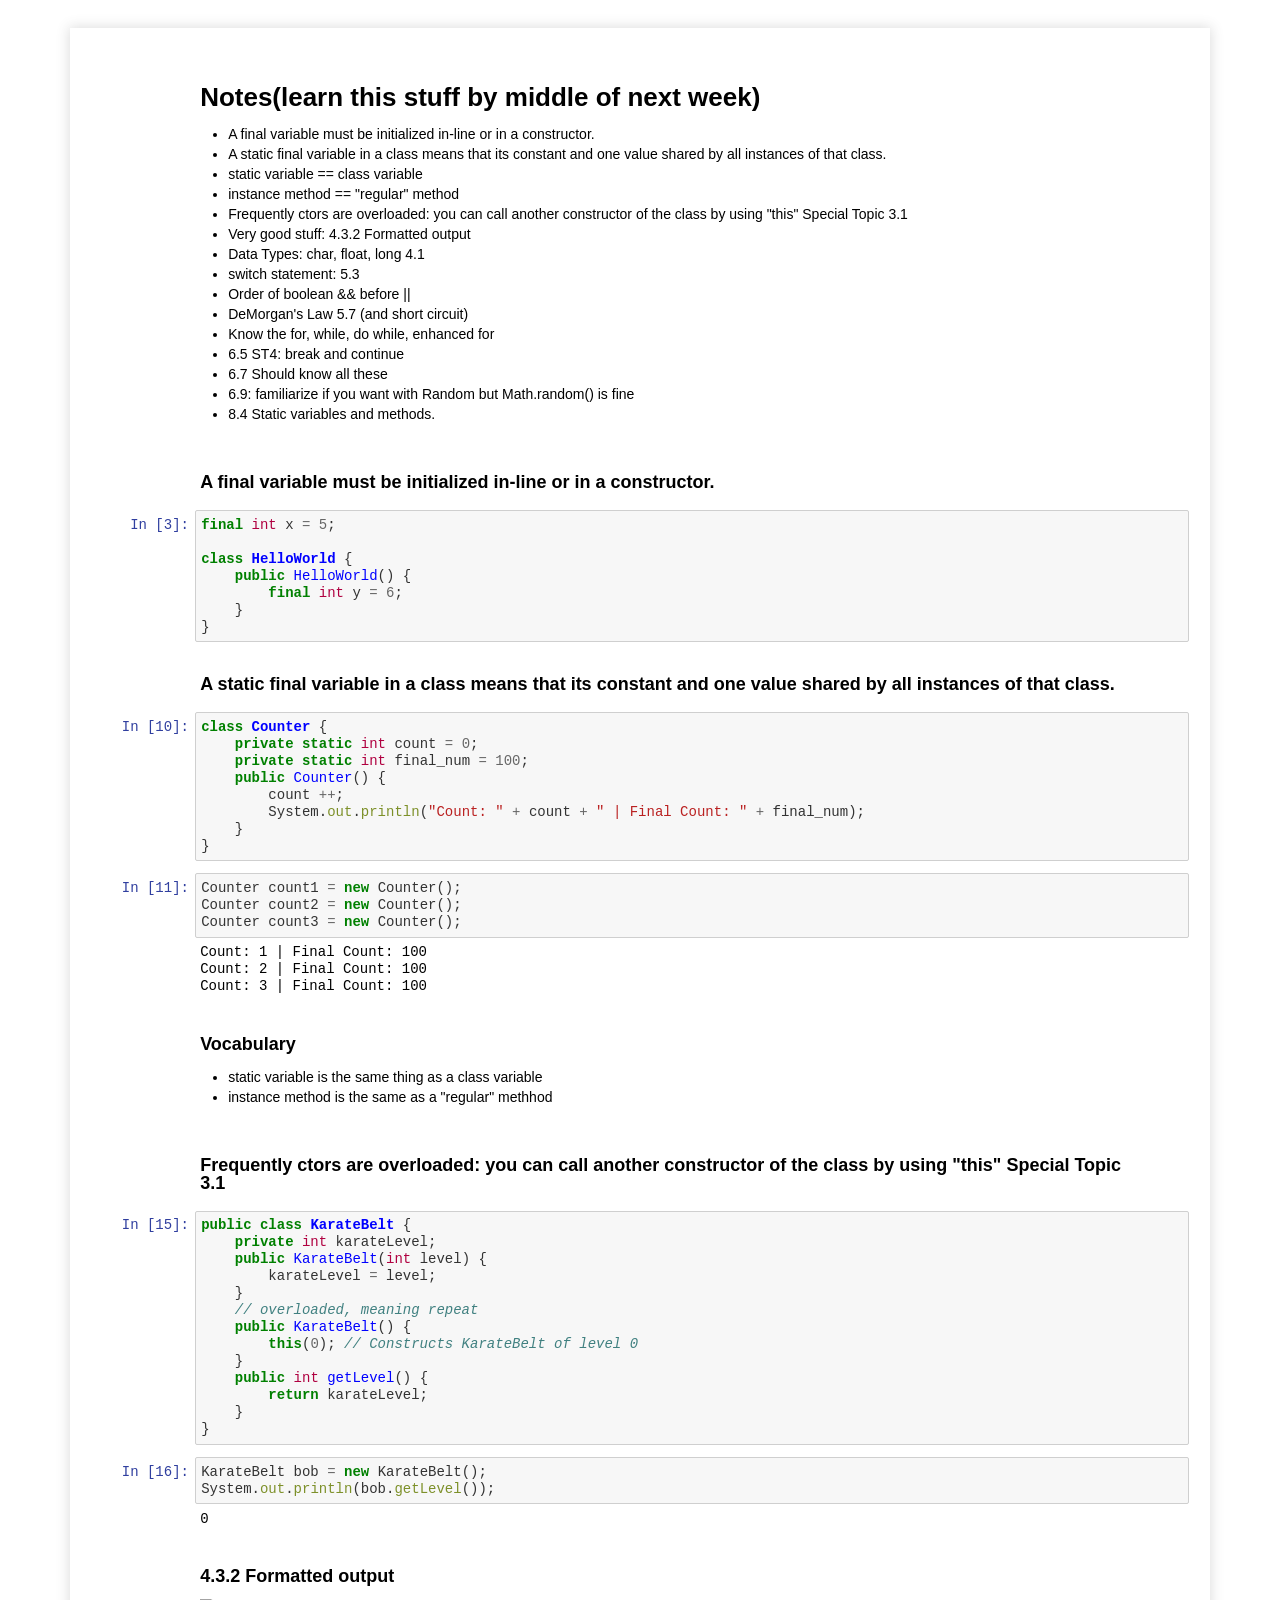
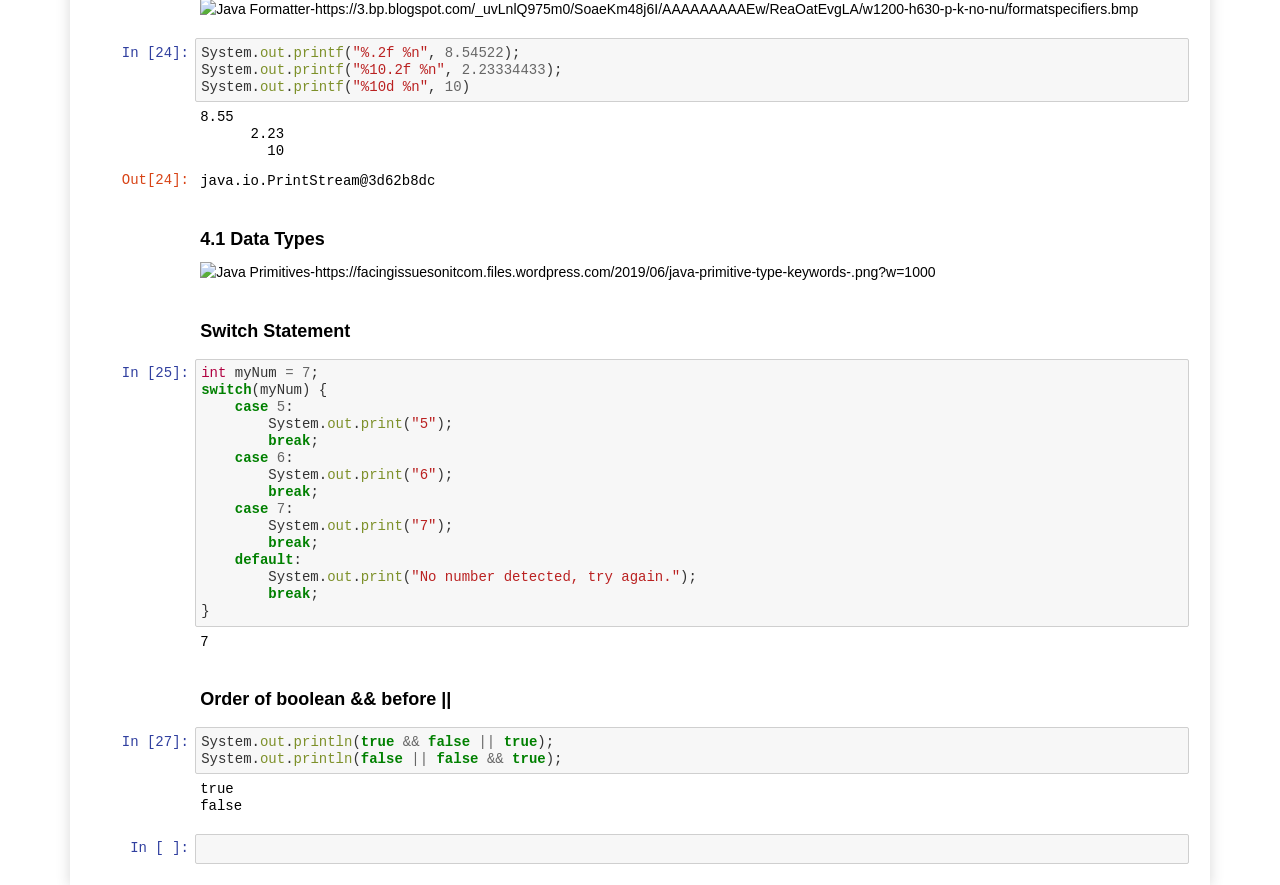
==== ds/Intro-Q3.html @ f2c1bfa1 "java notebook" ====
<!DOCTYPE html>
<html>
<head><meta charset="utf-8" />

<title>Intro-Q3</title>

<script src="https://cdnjs.cloudflare.com/ajax/libs/require.js/2.1.10/require.min.js"></script>
<script src="https://cdnjs.cloudflare.com/ajax/libs/jquery/2.0.3/jquery.min.js"></script>



<style type="text/css">
    /*!
*
* Twitter Bootstrap
*
*/
/*!
 * Bootstrap v3.3.7 (http://getbootstrap.com)
 * Copyright 2011-2016 Twitter, Inc.
 * Licensed under MIT (https://github.com/twbs/bootstrap/blob/master/LICENSE)
 */
/*! normalize.css v3.0.3 | MIT License | github.com/necolas/normalize.css */
html {
  font-family: sans-serif;
  -ms-text-size-adjust: 100%;
  -webkit-text-size-adjust: 100%;
}
body {
  margin: 0;
}
article,
aside,
details,
figcaption,
figure,
footer,
header,
hgroup,
main,
menu,
nav,
section,
summary {
  display: block;
}
audio,
canvas,
progress,
video {
  display: inline-block;
  vertical-align: baseline;
}
audio:not([controls]) {
  display: none;
  height: 0;
}
[hidden],
template {
  display: none;
}
a {
  background-color: transparent;
}
a:active,
a:hover {
  outline: 0;
}
abbr[title] {
  border-bottom: 1px dotted;
}
b,
strong {
  font-weight: bold;
}
dfn {
  font-style: italic;
}
h1 {
  font-size: 2em;
  margin: 0.67em 0;
}
mark {
  background: #ff0;
  color: #000;
}
small {
  font-size: 80%;
}
sub,
sup {
  font-size: 75%;
  line-height: 0;
  position: relative;
  vertical-align: baseline;
}
sup {
  top: -0.5em;
}
sub {
  bottom: -0.25em;
}
img {
  border: 0;
}
svg:not(:root) {
  overflow: hidden;
}
figure {
  margin: 1em 40px;
}
hr {
  box-sizing: content-box;
  height: 0;
}
pre {
  overflow: auto;
}
code,
kbd,
pre,
samp {
  font-family: monospace, monospace;
  font-size: 1em;
}
button,
input,
optgroup,
select,
textarea {
  color: inherit;
  font: inherit;
  margin: 0;
}
button {
  overflow: visible;
}
button,
select {
  text-transform: none;
}
button,
html input[type="button"],
input[type="reset"],
input[type="submit"] {
  -webkit-appearance: button;
  cursor: pointer;
}
button[disabled],
html input[disabled] {
  cursor: default;
}
button::-moz-focus-inner,
input::-moz-focus-inner {
  border: 0;
  padding: 0;
}
input {
  line-height: normal;
}
input[type="checkbox"],
input[type="radio"] {
  box-sizing: border-box;
  padding: 0;
}
input[type="number"]::-webkit-inner-spin-button,
input[type="number"]::-webkit-outer-spin-button {
  height: auto;
}
input[type="search"] {
  -webkit-appearance: textfield;
  box-sizing: content-box;
}
input[type="search"]::-webkit-search-cancel-button,
input[type="search"]::-webkit-search-decoration {
  -webkit-appearance: none;
}
fieldset {
  border: 1px solid #c0c0c0;
  margin: 0 2px;
  padding: 0.35em 0.625em 0.75em;
}
legend {
  border: 0;
  padding: 0;
}
textarea {
  overflow: auto;
}
optgroup {
  font-weight: bold;
}
table {
  border-collapse: collapse;
  border-spacing: 0;
}
td,
th {
  padding: 0;
}
/*! Source: https://github.com/h5bp/html5-boilerplate/blob/master/src/css/main.css */
@media print {
  *,
  *:before,
  *:after {
    background: transparent !important;
    box-shadow: none !important;
    text-shadow: none !important;
  }
  a,
  a:visited {
    text-decoration: underline;
  }
  a[href]:after {
    content: " (" attr(href) ")";
  }
  abbr[title]:after {
    content: " (" attr(title) ")";
  }
  a[href^="#"]:after,
  a[href^="javascript:"]:after {
    content: "";
  }
  pre,
  blockquote {
    border: 1px solid #999;
    page-break-inside: avoid;
  }
  thead {
    display: table-header-group;
  }
  tr,
  img {
    page-break-inside: avoid;
  }
  img {
    max-width: 100% !important;
  }
  p,
  h2,
  h3 {
    orphans: 3;
    widows: 3;
  }
  h2,
  h3 {
    page-break-after: avoid;
  }
  .navbar {
    display: none;
  }
  .btn > .caret,
  .dropup > .btn > .caret {
    border-top-color: #000 !important;
  }
  .label {
    border: 1px solid #000;
  }
  .table {
    border-collapse: collapse !important;
  }
  .table td,
  .table th {
    background-color: #fff !important;
  }
  .table-bordered th,
  .table-bordered td {
    border: 1px solid #ddd !important;
  }
}
@font-face {
  font-family: 'Glyphicons Halflings';
  src: url('../components/bootstrap/fonts/glyphicons-halflings-regular.eot');
  src: url('../components/bootstrap/fonts/glyphicons-halflings-regular.eot?#iefix') format('embedded-opentype'), url('../components/bootstrap/fonts/glyphicons-halflings-regular.woff2') format('woff2'), url('../components/bootstrap/fonts/glyphicons-halflings-regular.woff') format('woff'), url('../components/bootstrap/fonts/glyphicons-halflings-regular.ttf') format('truetype'), url('../components/bootstrap/fonts/glyphicons-halflings-regular.svg#glyphicons_halflingsregular') format('svg');
}
.glyphicon {
  position: relative;
  top: 1px;
  display: inline-block;
  font-family: 'Glyphicons Halflings';
  font-style: normal;
  font-weight: normal;
  line-height: 1;
  -webkit-font-smoothing: antialiased;
  -moz-osx-font-smoothing: grayscale;
}
.glyphicon-asterisk:before {
  content: "\002a";
}
.glyphicon-plus:before {
  content: "\002b";
}
.glyphicon-euro:before,
.glyphicon-eur:before {
  content: "\20ac";
}
.glyphicon-minus:before {
  content: "\2212";
}
.glyphicon-cloud:before {
  content: "\2601";
}
.glyphicon-envelope:before {
  content: "\2709";
}
.glyphicon-pencil:before {
  content: "\270f";
}
.glyphicon-glass:before {
  content: "\e001";
}
.glyphicon-music:before {
  content: "\e002";
}
.glyphicon-search:before {
  content: "\e003";
}
.glyphicon-heart:before {
  content: "\e005";
}
.glyphicon-star:before {
  content: "\e006";
}
.glyphicon-star-empty:before {
  content: "\e007";
}
.glyphicon-user:before {
  content: "\e008";
}
.glyphicon-film:before {
  content: "\e009";
}
.glyphicon-th-large:before {
  content: "\e010";
}
.glyphicon-th:before {
  content: "\e011";
}
.glyphicon-th-list:before {
  content: "\e012";
}
.glyphicon-ok:before {
  content: "\e013";
}
.glyphicon-remove:before {
  content: "\e014";
}
.glyphicon-zoom-in:before {
  content: "\e015";
}
.glyphicon-zoom-out:before {
  content: "\e016";
}
.glyphicon-off:before {
  content: "\e017";
}
.glyphicon-signal:before {
  content: "\e018";
}
.glyphicon-cog:before {
  content: "\e019";
}
.glyphicon-trash:before {
  content: "\e020";
}
.glyphicon-home:before {
  content: "\e021";
}
.glyphicon-file:before {
  content: "\e022";
}
.glyphicon-time:before {
  content: "\e023";
}
.glyphicon-road:before {
  content: "\e024";
}
.glyphicon-download-alt:before {
  content: "\e025";
}
.glyphicon-download:before {
  content: "\e026";
}
.glyphicon-upload:before {
  content: "\e027";
}
.glyphicon-inbox:before {
  content: "\e028";
}
.glyphicon-play-circle:before {
  content: "\e029";
}
.glyphicon-repeat:before {
  content: "\e030";
}
.glyphicon-refresh:before {
  content: "\e031";
}
.glyphicon-list-alt:before {
  content: "\e032";
}
.glyphicon-lock:before {
  content: "\e033";
}
.glyphicon-flag:before {
  content: "\e034";
}
.glyphicon-headphones:before {
  content: "\e035";
}
.glyphicon-volume-off:before {
  content: "\e036";
}
.glyphicon-volume-down:before {
  content: "\e037";
}
.glyphicon-volume-up:before {
  content: "\e038";
}
.glyphicon-qrcode:before {
  content: "\e039";
}
.glyphicon-barcode:before {
  content: "\e040";
}
.glyphicon-tag:before {
  content: "\e041";
}
.glyphicon-tags:before {
  content: "\e042";
}
.glyphicon-book:before {
  content: "\e043";
}
.glyphicon-bookmark:before {
  content: "\e044";
}
.glyphicon-print:before {
  content: "\e045";
}
.glyphicon-camera:before {
  content: "\e046";
}
.glyphicon-font:before {
  content: "\e047";
}
.glyphicon-bold:before {
  content: "\e048";
}
.glyphicon-italic:before {
  content: "\e049";
}
.glyphicon-text-height:before {
  content: "\e050";
}
.glyphicon-text-width:before {
  content: "\e051";
}
.glyphicon-align-left:before {
  content: "\e052";
}
.glyphicon-align-center:before {
  content: "\e053";
}
.glyphicon-align-right:before {
  content: "\e054";
}
.glyphicon-align-justify:before {
  content: "\e055";
}
.glyphicon-list:before {
  content: "\e056";
}
.glyphicon-indent-left:before {
  content: "\e057";
}
.glyphicon-indent-right:before {
  content: "\e058";
}
.glyphicon-facetime-video:before {
  content: "\e059";
}
.glyphicon-picture:before {
  content: "\e060";
}
.glyphicon-map-marker:before {
  content: "\e062";
}
.glyphicon-adjust:before {
  content: "\e063";
}
.glyphicon-tint:before {
  content: "\e064";
}
.glyphicon-edit:before {
  content: "\e065";
}
.glyphicon-share:before {
  content: "\e066";
}
.glyphicon-check:before {
  content: "\e067";
}
.glyphicon-move:before {
  content: "\e068";
}
.glyphicon-step-backward:before {
  content: "\e069";
}
.glyphicon-fast-backward:before {
  content: "\e070";
}
.glyphicon-backward:before {
  content: "\e071";
}
.glyphicon-play:before {
  content: "\e072";
}
.glyphicon-pause:before {
  content: "\e073";
}
.glyphicon-stop:before {
  content: "\e074";
}
.glyphicon-forward:before {
  content: "\e075";
}
.glyphicon-fast-forward:before {
  content: "\e076";
}
.glyphicon-step-forward:before {
  content: "\e077";
}
.glyphicon-eject:before {
  content: "\e078";
}
.glyphicon-chevron-left:before {
  content: "\e079";
}
.glyphicon-chevron-right:before {
  content: "\e080";
}
.glyphicon-plus-sign:before {
  content: "\e081";
}
.glyphicon-minus-sign:before {
  content: "\e082";
}
.glyphicon-remove-sign:before {
  content: "\e083";
}
.glyphicon-ok-sign:before {
  content: "\e084";
}
.glyphicon-question-sign:before {
  content: "\e085";
}
.glyphicon-info-sign:before {
  content: "\e086";
}
.glyphicon-screenshot:before {
  content: "\e087";
}
.glyphicon-remove-circle:before {
  content: "\e088";
}
.glyphicon-ok-circle:before {
  content: "\e089";
}
.glyphicon-ban-circle:before {
  content: "\e090";
}
.glyphicon-arrow-left:before {
  content: "\e091";
}
.glyphicon-arrow-right:before {
  content: "\e092";
}
.glyphicon-arrow-up:before {
  content: "\e093";
}
.glyphicon-arrow-down:before {
  content: "\e094";
}
.glyphicon-share-alt:before {
  content: "\e095";
}
.glyphicon-resize-full:before {
  content: "\e096";
}
.glyphicon-resize-small:before {
  content: "\e097";
}
.glyphicon-exclamation-sign:before {
  content: "\e101";
}
.glyphicon-gift:before {
  content: "\e102";
}
.glyphicon-leaf:before {
  content: "\e103";
}
.glyphicon-fire:before {
  content: "\e104";
}
.glyphicon-eye-open:before {
  content: "\e105";
}
.glyphicon-eye-close:before {
  content: "\e106";
}
.glyphicon-warning-sign:before {
  content: "\e107";
}
.glyphicon-plane:before {
  content: "\e108";
}
.glyphicon-calendar:before {
  content: "\e109";
}
.glyphicon-random:before {
  content: "\e110";
}
.glyphicon-comment:before {
  content: "\e111";
}
.glyphicon-magnet:before {
  content: "\e112";
}
.glyphicon-chevron-up:before {
  content: "\e113";
}
.glyphicon-chevron-down:before {
  content: "\e114";
}
.glyphicon-retweet:before {
  content: "\e115";
}
.glyphicon-shopping-cart:before {
  content: "\e116";
}
.glyphicon-folder-close:before {
  content: "\e117";
}
.glyphicon-folder-open:before {
  content: "\e118";
}
.glyphicon-resize-vertical:before {
  content: "\e119";
}
.glyphicon-resize-horizontal:before {
  content: "\e120";
}
.glyphicon-hdd:before {
  content: "\e121";
}
.glyphicon-bullhorn:before {
  content: "\e122";
}
.glyphicon-bell:before {
  content: "\e123";
}
.glyphicon-certificate:before {
  content: "\e124";
}
.glyphicon-thumbs-up:before {
  content: "\e125";
}
.glyphicon-thumbs-down:before {
  content: "\e126";
}
.glyphicon-hand-right:before {
  content: "\e127";
}
.glyphicon-hand-left:before {
  content: "\e128";
}
.glyphicon-hand-up:before {
  content: "\e129";
}
.glyphicon-hand-down:before {
  content: "\e130";
}
.glyphicon-circle-arrow-right:before {
  content: "\e131";
}
.glyphicon-circle-arrow-left:before {
  content: "\e132";
}
.glyphicon-circle-arrow-up:before {
  content: "\e133";
}
.glyphicon-circle-arrow-down:before {
  content: "\e134";
}
.glyphicon-globe:before {
  content: "\e135";
}
.glyphicon-wrench:before {
  content: "\e136";
}
.glyphicon-tasks:before {
  content: "\e137";
}
.glyphicon-filter:before {
  content: "\e138";
}
.glyphicon-briefcase:before {
  content: "\e139";
}
.glyphicon-fullscreen:before {
  content: "\e140";
}
.glyphicon-dashboard:before {
  content: "\e141";
}
.glyphicon-paperclip:before {
  content: "\e142";
}
.glyphicon-heart-empty:before {
  content: "\e143";
}
.glyphicon-link:before {
  content: "\e144";
}
.glyphicon-phone:before {
  content: "\e145";
}
.glyphicon-pushpin:before {
  content: "\e146";
}
.glyphicon-usd:before {
  content: "\e148";
}
.glyphicon-gbp:before {
  content: "\e149";
}
.glyphicon-sort:before {
  content: "\e150";
}
.glyphicon-sort-by-alphabet:before {
  content: "\e151";
}
.glyphicon-sort-by-alphabet-alt:before {
  content: "\e152";
}
.glyphicon-sort-by-order:before {
  content: "\e153";
}
.glyphicon-sort-by-order-alt:before {
  content: "\e154";
}
.glyphicon-sort-by-attributes:before {
  content: "\e155";
}
.glyphicon-sort-by-attributes-alt:before {
  content: "\e156";
}
.glyphicon-unchecked:before {
  content: "\e157";
}
.glyphicon-expand:before {
  content: "\e158";
}
.glyphicon-collapse-down:before {
  content: "\e159";
}
.glyphicon-collapse-up:before {
  content: "\e160";
}
.glyphicon-log-in:before {
  content: "\e161";
}
.glyphicon-flash:before {
  content: "\e162";
}
.glyphicon-log-out:before {
  content: "\e163";
}
.glyphicon-new-window:before {
  content: "\e164";
}
.glyphicon-record:before {
  content: "\e165";
}
.glyphicon-save:before {
  content: "\e166";
}
.glyphicon-open:before {
  content: "\e167";
}
.glyphicon-saved:before {
  content: "\e168";
}
.glyphicon-import:before {
  content: "\e169";
}
.glyphicon-export:before {
  content: "\e170";
}
.glyphicon-send:before {
  content: "\e171";
}
.glyphicon-floppy-disk:before {
  content: "\e172";
}
.glyphicon-floppy-saved:before {
  content: "\e173";
}
.glyphicon-floppy-remove:before {
  content: "\e174";
}
.glyphicon-floppy-save:before {
  content: "\e175";
}
.glyphicon-floppy-open:before {
  content: "\e176";
}
.glyphicon-credit-card:before {
  content: "\e177";
}
.glyphicon-transfer:before {
  content: "\e178";
}
.glyphicon-cutlery:before {
  content: "\e179";
}
.glyphicon-header:before {
  content: "\e180";
}
.glyphicon-compressed:before {
  content: "\e181";
}
.glyphicon-earphone:before {
  content: "\e182";
}
.glyphicon-phone-alt:before {
  content: "\e183";
}
.glyphicon-tower:before {
  content: "\e184";
}
.glyphicon-stats:before {
  content: "\e185";
}
.glyphicon-sd-video:before {
  content: "\e186";
}
.glyphicon-hd-video:before {
  content: "\e187";
}
.glyphicon-subtitles:before {
  content: "\e188";
}
.glyphicon-sound-stereo:before {
  content: "\e189";
}
.glyphicon-sound-dolby:before {
  content: "\e190";
}
.glyphicon-sound-5-1:before {
  content: "\e191";
}
.glyphicon-sound-6-1:before {
  content: "\e192";
}
.glyphicon-sound-7-1:before {
  content: "\e193";
}
.glyphicon-copyright-mark:before {
  content: "\e194";
}
.glyphicon-registration-mark:before {
  content: "\e195";
}
.glyphicon-cloud-download:before {
  content: "\e197";
}
.glyphicon-cloud-upload:before {
  content: "\e198";
}
.glyphicon-tree-conifer:before {
  content: "\e199";
}
.glyphicon-tree-deciduous:before {
  content: "\e200";
}
.glyphicon-cd:before {
  content: "\e201";
}
.glyphicon-save-file:before {
  content: "\e202";
}
.glyphicon-open-file:before {
  content: "\e203";
}
.glyphicon-level-up:before {
  content: "\e204";
}
.glyphicon-copy:before {
  content: "\e205";
}
.glyphicon-paste:before {
  content: "\e206";
}
.glyphicon-alert:before {
  content: "\e209";
}
.glyphicon-equalizer:before {
  content: "\e210";
}
.glyphicon-king:before {
  content: "\e211";
}
.glyphicon-queen:before {
  content: "\e212";
}
.glyphicon-pawn:before {
  content: "\e213";
}
.glyphicon-bishop:before {
  content: "\e214";
}
.glyphicon-knight:before {
  content: "\e215";
}
.glyphicon-baby-formula:before {
  content: "\e216";
}
.glyphicon-tent:before {
  content: "\26fa";
}
.glyphicon-blackboard:before {
  content: "\e218";
}
.glyphicon-bed:before {
  content: "\e219";
}
.glyphicon-apple:before {
  content: "\f8ff";
}
.glyphicon-erase:before {
  content: "\e221";
}
.glyphicon-hourglass:before {
  content: "\231b";
}
.glyphicon-lamp:before {
  content: "\e223";
}
.glyphicon-duplicate:before {
  content: "\e224";
}
.glyphicon-piggy-bank:before {
  content: "\e225";
}
.glyphicon-scissors:before {
  content: "\e226";
}
.glyphicon-bitcoin:before {
  content: "\e227";
}
.glyphicon-btc:before {
  content: "\e227";
}
.glyphicon-xbt:before {
  content: "\e227";
}
.glyphicon-yen:before {
  content: "\00a5";
}
.glyphicon-jpy:before {
  content: "\00a5";
}
.glyphicon-ruble:before {
  content: "\20bd";
}
.glyphicon-rub:before {
  content: "\20bd";
}
.glyphicon-scale:before {
  content: "\e230";
}
.glyphicon-ice-lolly:before {
  content: "\e231";
}
.glyphicon-ice-lolly-tasted:before {
  content: "\e232";
}
.glyphicon-education:before {
  content: "\e233";
}
.glyphicon-option-horizontal:before {
  content: "\e234";
}
.glyphicon-option-vertical:before {
  content: "\e235";
}
.glyphicon-menu-hamburger:before {
  content: "\e236";
}
.glyphicon-modal-window:before {
  content: "\e237";
}
.glyphicon-oil:before {
  content: "\e238";
}
.glyphicon-grain:before {
  content: "\e239";
}
.glyphicon-sunglasses:before {
  content: "\e240";
}
.glyphicon-text-size:before {
  content: "\e241";
}
.glyphicon-text-color:before {
  content: "\e242";
}
.glyphicon-text-background:before {
  content: "\e243";
}
.glyphicon-object-align-top:before {
  content: "\e244";
}
.glyphicon-object-align-bottom:before {
  content: "\e245";
}
.glyphicon-object-align-horizontal:before {
  content: "\e246";
}
.glyphicon-object-align-left:before {
  content: "\e247";
}
.glyphicon-object-align-vertical:before {
  content: "\e248";
}
.glyphicon-object-align-right:before {
  content: "\e249";
}
.glyphicon-triangle-right:before {
  content: "\e250";
}
.glyphicon-triangle-left:before {
  content: "\e251";
}
.glyphicon-triangle-bottom:before {
  content: "\e252";
}
.glyphicon-triangle-top:before {
  content: "\e253";
}
.glyphicon-console:before {
  content: "\e254";
}
.glyphicon-superscript:before {
  content: "\e255";
}
.glyphicon-subscript:before {
  content: "\e256";
}
.glyphicon-menu-left:before {
  content: "\e257";
}
.glyphicon-menu-right:before {
  content: "\e258";
}
.glyphicon-menu-down:before {
  content: "\e259";
}
.glyphicon-menu-up:before {
  content: "\e260";
}
* {
  -webkit-box-sizing: border-box;
  -moz-box-sizing: border-box;
  box-sizing: border-box;
}
*:before,
*:after {
  -webkit-box-sizing: border-box;
  -moz-box-sizing: border-box;
  box-sizing: border-box;
}
html {
  font-size: 10px;
  -webkit-tap-highlight-color: rgba(0, 0, 0, 0);
}
body {
  font-family: "Helvetica Neue", Helvetica, Arial, sans-serif;
  font-size: 13px;
  line-height: 1.42857143;
  color: #000;
  background-color: #fff;
}
input,
button,
select,
textarea {
  font-family: inherit;
  font-size: inherit;
  line-height: inherit;
}
a {
  color: #337ab7;
  text-decoration: none;
}
a:hover,
a:focus {
  color: #23527c;
  text-decoration: underline;
}
a:focus {
  outline: 5px auto -webkit-focus-ring-color;
  outline-offset: -2px;
}
figure {
  margin: 0;
}
img {
  vertical-align: middle;
}
.img-responsive,
.thumbnail > img,
.thumbnail a > img,
.carousel-inner > .item > img,
.carousel-inner > .item > a > img {
  display: block;
  max-width: 100%;
  height: auto;
}
.img-rounded {
  border-radius: 3px;
}
.img-thumbnail {
  padding: 4px;
  line-height: 1.42857143;
  background-color: #fff;
  border: 1px solid #ddd;
  border-radius: 2px;
  -webkit-transition: all 0.2s ease-in-out;
  -o-transition: all 0.2s ease-in-out;
  transition: all 0.2s ease-in-out;
  display: inline-block;
  max-width: 100%;
  height: auto;
}
.img-circle {
  border-radius: 50%;
}
hr {
  margin-top: 18px;
  margin-bottom: 18px;
  border: 0;
  border-top: 1px solid #eeeeee;
}
.sr-only {
  position: absolute;
  width: 1px;
  height: 1px;
  margin: -1px;
  padding: 0;
  overflow: hidden;
  clip: rect(0, 0, 0, 0);
  border: 0;
}
.sr-only-focusable:active,
.sr-only-focusable:focus {
  position: static;
  width: auto;
  height: auto;
  margin: 0;
  overflow: visible;
  clip: auto;
}
[role="button"] {
  cursor: pointer;
}
h1,
h2,
h3,
h4,
h5,
h6,
.h1,
.h2,
.h3,
.h4,
.h5,
.h6 {
  font-family: inherit;
  font-weight: 500;
  line-height: 1.1;
  color: inherit;
}
h1 small,
h2 small,
h3 small,
h4 small,
h5 small,
h6 small,
.h1 small,
.h2 small,
.h3 small,
.h4 small,
.h5 small,
.h6 small,
h1 .small,
h2 .small,
h3 .small,
h4 .small,
h5 .small,
h6 .small,
.h1 .small,
.h2 .small,
.h3 .small,
.h4 .small,
.h5 .small,
.h6 .small {
  font-weight: normal;
  line-height: 1;
  color: #777777;
}
h1,
.h1,
h2,
.h2,
h3,
.h3 {
  margin-top: 18px;
  margin-bottom: 9px;
}
h1 small,
.h1 small,
h2 small,
.h2 small,
h3 small,
.h3 small,
h1 .small,
.h1 .small,
h2 .small,
.h2 .small,
h3 .small,
.h3 .small {
  font-size: 65%;
}
h4,
.h4,
h5,
.h5,
h6,
.h6 {
  margin-top: 9px;
  margin-bottom: 9px;
}
h4 small,
.h4 small,
h5 small,
.h5 small,
h6 small,
.h6 small,
h4 .small,
.h4 .small,
h5 .small,
.h5 .small,
h6 .small,
.h6 .small {
  font-size: 75%;
}
h1,
.h1 {
  font-size: 33px;
}
h2,
.h2 {
  font-size: 27px;
}
h3,
.h3 {
  font-size: 23px;
}
h4,
.h4 {
  font-size: 17px;
}
h5,
.h5 {
  font-size: 13px;
}
h6,
.h6 {
  font-size: 12px;
}
p {
  margin: 0 0 9px;
}
.lead {
  margin-bottom: 18px;
  font-size: 14px;
  font-weight: 300;
  line-height: 1.4;
}
@media (min-width: 768px) {
  .lead {
    font-size: 19.5px;
  }
}
small,
.small {
  font-size: 92%;
}
mark,
.mark {
  background-color: #fcf8e3;
  padding: .2em;
}
.text-left {
  text-align: left;
}
.text-right {
  text-align: right;
}
.text-center {
  text-align: center;
}
.text-justify {
  text-align: justify;
}
.text-nowrap {
  white-space: nowrap;
}
.text-lowercase {
  text-transform: lowercase;
}
.text-uppercase {
  text-transform: uppercase;
}
.text-capitalize {
  text-transform: capitalize;
}
.text-muted {
  color: #777777;
}
.text-primary {
  color: #337ab7;
}
a.text-primary:hover,
a.text-primary:focus {
  color: #286090;
}
.text-success {
  color: #3c763d;
}
a.text-success:hover,
a.text-success:focus {
  color: #2b542c;
}
.text-info {
  color: #31708f;
}
a.text-info:hover,
a.text-info:focus {
  color: #245269;
}
.text-warning {
  color: #8a6d3b;
}
a.text-warning:hover,
a.text-warning:focus {
  color: #66512c;
}
.text-danger {
  color: #a94442;
}
a.text-danger:hover,
a.text-danger:focus {
  color: #843534;
}
.bg-primary {
  color: #fff;
  background-color: #337ab7;
}
a.bg-primary:hover,
a.bg-primary:focus {
  background-color: #286090;
}
.bg-success {
  background-color: #dff0d8;
}
a.bg-success:hover,
a.bg-success:focus {
  background-color: #c1e2b3;
}
.bg-info {
  background-color: #d9edf7;
}
a.bg-info:hover,
a.bg-info:focus {
  background-color: #afd9ee;
}
.bg-warning {
  background-color: #fcf8e3;
}
a.bg-warning:hover,
a.bg-warning:focus {
  background-color: #f7ecb5;
}
.bg-danger {
  background-color: #f2dede;
}
a.bg-danger:hover,
a.bg-danger:focus {
  background-color: #e4b9b9;
}
.page-header {
  padding-bottom: 8px;
  margin: 36px 0 18px;
  border-bottom: 1px solid #eeeeee;
}
ul,
ol {
  margin-top: 0;
  margin-bottom: 9px;
}
ul ul,
ol ul,
ul ol,
ol ol {
  margin-bottom: 0;
}
.list-unstyled {
  padding-left: 0;
  list-style: none;
}
.list-inline {
  padding-left: 0;
  list-style: none;
  margin-left: -5px;
}
.list-inline > li {
  display: inline-block;
  padding-left: 5px;
  padding-right: 5px;
}
dl {
  margin-top: 0;
  margin-bottom: 18px;
}
dt,
dd {
  line-height: 1.42857143;
}
dt {
  font-weight: bold;
}
dd {
  margin-left: 0;
}
@media (min-width: 541px) {
  .dl-horizontal dt {
    float: left;
    width: 160px;
    clear: left;
    text-align: right;
    overflow: hidden;
    text-overflow: ellipsis;
    white-space: nowrap;
  }
  .dl-horizontal dd {
    margin-left: 180px;
  }
}
abbr[title],
abbr[data-original-title] {
  cursor: help;
  border-bottom: 1px dotted #777777;
}
.initialism {
  font-size: 90%;
  text-transform: uppercase;
}
blockquote {
  padding: 9px 18px;
  margin: 0 0 18px;
  font-size: inherit;
  border-left: 5px solid #eeeeee;
}
blockquote p:last-child,
blockquote ul:last-child,
blockquote ol:last-child {
  margin-bottom: 0;
}
blockquote footer,
blockquote small,
blockquote .small {
  display: block;
  font-size: 80%;
  line-height: 1.42857143;
  color: #777777;
}
blockquote footer:before,
blockquote small:before,
blockquote .small:before {
  content: '\2014 \00A0';
}
.blockquote-reverse,
blockquote.pull-right {
  padding-right: 15px;
  padding-left: 0;
  border-right: 5px solid #eeeeee;
  border-left: 0;
  text-align: right;
}
.blockquote-reverse footer:before,
blockquote.pull-right footer:before,
.blockquote-reverse small:before,
blockquote.pull-right small:before,
.blockquote-reverse .small:before,
blockquote.pull-right .small:before {
  content: '';
}
.blockquote-reverse footer:after,
blockquote.pull-right footer:after,
.blockquote-reverse small:after,
blockquote.pull-right small:after,
.blockquote-reverse .small:after,
blockquote.pull-right .small:after {
  content: '\00A0 \2014';
}
address {
  margin-bottom: 18px;
  font-style: normal;
  line-height: 1.42857143;
}
code,
kbd,
pre,
samp {
  font-family: monospace;
}
code {
  padding: 2px 4px;
  font-size: 90%;
  color: #c7254e;
  background-color: #f9f2f4;
  border-radius: 2px;
}
kbd {
  padding: 2px 4px;
  font-size: 90%;
  color: #888;
  background-color: transparent;
  border-radius: 1px;
  box-shadow: inset 0 -1px 0 rgba(0, 0, 0, 0.25);
}
kbd kbd {
  padding: 0;
  font-size: 100%;
  font-weight: bold;
  box-shadow: none;
}
pre {
  display: block;
  padding: 8.5px;
  margin: 0 0 9px;
  font-size: 12px;
  line-height: 1.42857143;
  word-break: break-all;
  word-wrap: break-word;
  color: #333333;
  background-color: #f5f5f5;
  border: 1px solid #ccc;
  border-radius: 2px;
}
pre code {
  padding: 0;
  font-size: inherit;
  color: inherit;
  white-space: pre-wrap;
  background-color: transparent;
  border-radius: 0;
}
.pre-scrollable {
  max-height: 340px;
  overflow-y: scroll;
}
.container {
  margin-right: auto;
  margin-left: auto;
  padding-left: 0px;
  padding-right: 0px;
}
@media (min-width: 768px) {
  .container {
    width: 768px;
  }
}
@media (min-width: 992px) {
  .container {
    width: 940px;
  }
}
@media (min-width: 1200px) {
  .container {
    width: 1140px;
  }
}
.container-fluid {
  margin-right: auto;
  margin-left: auto;
  padding-left: 0px;
  padding-right: 0px;
}
.row {
  margin-left: 0px;
  margin-right: 0px;
}
.col-xs-1, .col-sm-1, .col-md-1, .col-lg-1, .col-xs-2, .col-sm-2, .col-md-2, .col-lg-2, .col-xs-3, .col-sm-3, .col-md-3, .col-lg-3, .col-xs-4, .col-sm-4, .col-md-4, .col-lg-4, .col-xs-5, .col-sm-5, .col-md-5, .col-lg-5, .col-xs-6, .col-sm-6, .col-md-6, .col-lg-6, .col-xs-7, .col-sm-7, .col-md-7, .col-lg-7, .col-xs-8, .col-sm-8, .col-md-8, .col-lg-8, .col-xs-9, .col-sm-9, .col-md-9, .col-lg-9, .col-xs-10, .col-sm-10, .col-md-10, .col-lg-10, .col-xs-11, .col-sm-11, .col-md-11, .col-lg-11, .col-xs-12, .col-sm-12, .col-md-12, .col-lg-12 {
  position: relative;
  min-height: 1px;
  padding-left: 0px;
  padding-right: 0px;
}
.col-xs-1, .col-xs-2, .col-xs-3, .col-xs-4, .col-xs-5, .col-xs-6, .col-xs-7, .col-xs-8, .col-xs-9, .col-xs-10, .col-xs-11, .col-xs-12 {
  float: left;
}
.col-xs-12 {
  width: 100%;
}
.col-xs-11 {
  width: 91.66666667%;
}
.col-xs-10 {
  width: 83.33333333%;
}
.col-xs-9 {
  width: 75%;
}
.col-xs-8 {
  width: 66.66666667%;
}
.col-xs-7 {
  width: 58.33333333%;
}
.col-xs-6 {
  width: 50%;
}
.col-xs-5 {
  width: 41.66666667%;
}
.col-xs-4 {
  width: 33.33333333%;
}
.col-xs-3 {
  width: 25%;
}
.col-xs-2 {
  width: 16.66666667%;
}
.col-xs-1 {
  width: 8.33333333%;
}
.col-xs-pull-12 {
  right: 100%;
}
.col-xs-pull-11 {
  right: 91.66666667%;
}
.col-xs-pull-10 {
  right: 83.33333333%;
}
.col-xs-pull-9 {
  right: 75%;
}
.col-xs-pull-8 {
  right: 66.66666667%;
}
.col-xs-pull-7 {
  right: 58.33333333%;
}
.col-xs-pull-6 {
  right: 50%;
}
.col-xs-pull-5 {
  right: 41.66666667%;
}
.col-xs-pull-4 {
  right: 33.33333333%;
}
.col-xs-pull-3 {
  right: 25%;
}
.col-xs-pull-2 {
  right: 16.66666667%;
}
.col-xs-pull-1 {
  right: 8.33333333%;
}
.col-xs-pull-0 {
  right: auto;
}
.col-xs-push-12 {
  left: 100%;
}
.col-xs-push-11 {
  left: 91.66666667%;
}
.col-xs-push-10 {
  left: 83.33333333%;
}
.col-xs-push-9 {
  left: 75%;
}
.col-xs-push-8 {
  left: 66.66666667%;
}
.col-xs-push-7 {
  left: 58.33333333%;
}
.col-xs-push-6 {
  left: 50%;
}
.col-xs-push-5 {
  left: 41.66666667%;
}
.col-xs-push-4 {
  left: 33.33333333%;
}
.col-xs-push-3 {
  left: 25%;
}
.col-xs-push-2 {
  left: 16.66666667%;
}
.col-xs-push-1 {
  left: 8.33333333%;
}
.col-xs-push-0 {
  left: auto;
}
.col-xs-offset-12 {
  margin-left: 100%;
}
.col-xs-offset-11 {
  margin-left: 91.66666667%;
}
.col-xs-offset-10 {
  margin-left: 83.33333333%;
}
.col-xs-offset-9 {
  margin-left: 75%;
}
.col-xs-offset-8 {
  margin-left: 66.66666667%;
}
.col-xs-offset-7 {
  margin-left: 58.33333333%;
}
.col-xs-offset-6 {
  margin-left: 50%;
}
.col-xs-offset-5 {
  margin-left: 41.66666667%;
}
.col-xs-offset-4 {
  margin-left: 33.33333333%;
}
.col-xs-offset-3 {
  margin-left: 25%;
}
.col-xs-offset-2 {
  margin-left: 16.66666667%;
}
.col-xs-offset-1 {
  margin-left: 8.33333333%;
}
.col-xs-offset-0 {
  margin-left: 0%;
}
@media (min-width: 768px) {
  .col-sm-1, .col-sm-2, .col-sm-3, .col-sm-4, .col-sm-5, .col-sm-6, .col-sm-7, .col-sm-8, .col-sm-9, .col-sm-10, .col-sm-11, .col-sm-12 {
    float: left;
  }
  .col-sm-12 {
    width: 100%;
  }
  .col-sm-11 {
    width: 91.66666667%;
  }
  .col-sm-10 {
    width: 83.33333333%;
  }
  .col-sm-9 {
    width: 75%;
  }
  .col-sm-8 {
    width: 66.66666667%;
  }
  .col-sm-7 {
    width: 58.33333333%;
  }
  .col-sm-6 {
    width: 50%;
  }
  .col-sm-5 {
    width: 41.66666667%;
  }
  .col-sm-4 {
    width: 33.33333333%;
  }
  .col-sm-3 {
    width: 25%;
  }
  .col-sm-2 {
    width: 16.66666667%;
  }
  .col-sm-1 {
    width: 8.33333333%;
  }
  .col-sm-pull-12 {
    right: 100%;
  }
  .col-sm-pull-11 {
    right: 91.66666667%;
  }
  .col-sm-pull-10 {
    right: 83.33333333%;
  }
  .col-sm-pull-9 {
    right: 75%;
  }
  .col-sm-pull-8 {
    right: 66.66666667%;
  }
  .col-sm-pull-7 {
    right: 58.33333333%;
  }
  .col-sm-pull-6 {
    right: 50%;
  }
  .col-sm-pull-5 {
    right: 41.66666667%;
  }
  .col-sm-pull-4 {
    right: 33.33333333%;
  }
  .col-sm-pull-3 {
    right: 25%;
  }
  .col-sm-pull-2 {
    right: 16.66666667%;
  }
  .col-sm-pull-1 {
    right: 8.33333333%;
  }
  .col-sm-pull-0 {
    right: auto;
  }
  .col-sm-push-12 {
    left: 100%;
  }
  .col-sm-push-11 {
    left: 91.66666667%;
  }
  .col-sm-push-10 {
    left: 83.33333333%;
  }
  .col-sm-push-9 {
    left: 75%;
  }
  .col-sm-push-8 {
    left: 66.66666667%;
  }
  .col-sm-push-7 {
    left: 58.33333333%;
  }
  .col-sm-push-6 {
    left: 50%;
  }
  .col-sm-push-5 {
    left: 41.66666667%;
  }
  .col-sm-push-4 {
    left: 33.33333333%;
  }
  .col-sm-push-3 {
    left: 25%;
  }
  .col-sm-push-2 {
    left: 16.66666667%;
  }
  .col-sm-push-1 {
    left: 8.33333333%;
  }
  .col-sm-push-0 {
    left: auto;
  }
  .col-sm-offset-12 {
    margin-left: 100%;
  }
  .col-sm-offset-11 {
    margin-left: 91.66666667%;
  }
  .col-sm-offset-10 {
    margin-left: 83.33333333%;
  }
  .col-sm-offset-9 {
    margin-left: 75%;
  }
  .col-sm-offset-8 {
    margin-left: 66.66666667%;
  }
  .col-sm-offset-7 {
    margin-left: 58.33333333%;
  }
  .col-sm-offset-6 {
    margin-left: 50%;
  }
  .col-sm-offset-5 {
    margin-left: 41.66666667%;
  }
  .col-sm-offset-4 {
    margin-left: 33.33333333%;
  }
  .col-sm-offset-3 {
    margin-left: 25%;
  }
  .col-sm-offset-2 {
    margin-left: 16.66666667%;
  }
  .col-sm-offset-1 {
    margin-left: 8.33333333%;
  }
  .col-sm-offset-0 {
    margin-left: 0%;
  }
}
@media (min-width: 992px) {
  .col-md-1, .col-md-2, .col-md-3, .col-md-4, .col-md-5, .col-md-6, .col-md-7, .col-md-8, .col-md-9, .col-md-10, .col-md-11, .col-md-12 {
    float: left;
  }
  .col-md-12 {
    width: 100%;
  }
  .col-md-11 {
    width: 91.66666667%;
  }
  .col-md-10 {
    width: 83.33333333%;
  }
  .col-md-9 {
    width: 75%;
  }
  .col-md-8 {
    width: 66.66666667%;
  }
  .col-md-7 {
    width: 58.33333333%;
  }
  .col-md-6 {
    width: 50%;
  }
  .col-md-5 {
    width: 41.66666667%;
  }
  .col-md-4 {
    width: 33.33333333%;
  }
  .col-md-3 {
    width: 25%;
  }
  .col-md-2 {
    width: 16.66666667%;
  }
  .col-md-1 {
    width: 8.33333333%;
  }
  .col-md-pull-12 {
    right: 100%;
  }
  .col-md-pull-11 {
    right: 91.66666667%;
  }
  .col-md-pull-10 {
    right: 83.33333333%;
  }
  .col-md-pull-9 {
    right: 75%;
  }
  .col-md-pull-8 {
    right: 66.66666667%;
  }
  .col-md-pull-7 {
    right: 58.33333333%;
  }
  .col-md-pull-6 {
    right: 50%;
  }
  .col-md-pull-5 {
    right: 41.66666667%;
  }
  .col-md-pull-4 {
    right: 33.33333333%;
  }
  .col-md-pull-3 {
    right: 25%;
  }
  .col-md-pull-2 {
    right: 16.66666667%;
  }
  .col-md-pull-1 {
    right: 8.33333333%;
  }
  .col-md-pull-0 {
    right: auto;
  }
  .col-md-push-12 {
    left: 100%;
  }
  .col-md-push-11 {
    left: 91.66666667%;
  }
  .col-md-push-10 {
    left: 83.33333333%;
  }
  .col-md-push-9 {
    left: 75%;
  }
  .col-md-push-8 {
    left: 66.66666667%;
  }
  .col-md-push-7 {
    left: 58.33333333%;
  }
  .col-md-push-6 {
    left: 50%;
  }
  .col-md-push-5 {
    left: 41.66666667%;
  }
  .col-md-push-4 {
    left: 33.33333333%;
  }
  .col-md-push-3 {
    left: 25%;
  }
  .col-md-push-2 {
    left: 16.66666667%;
  }
  .col-md-push-1 {
    left: 8.33333333%;
  }
  .col-md-push-0 {
    left: auto;
  }
  .col-md-offset-12 {
    margin-left: 100%;
  }
  .col-md-offset-11 {
    margin-left: 91.66666667%;
  }
  .col-md-offset-10 {
    margin-left: 83.33333333%;
  }
  .col-md-offset-9 {
    margin-left: 75%;
  }
  .col-md-offset-8 {
    margin-left: 66.66666667%;
  }
  .col-md-offset-7 {
    margin-left: 58.33333333%;
  }
  .col-md-offset-6 {
    margin-left: 50%;
  }
  .col-md-offset-5 {
    margin-left: 41.66666667%;
  }
  .col-md-offset-4 {
    margin-left: 33.33333333%;
  }
  .col-md-offset-3 {
    margin-left: 25%;
  }
  .col-md-offset-2 {
    margin-left: 16.66666667%;
  }
  .col-md-offset-1 {
    margin-left: 8.33333333%;
  }
  .col-md-offset-0 {
    margin-left: 0%;
  }
}
@media (min-width: 1200px) {
  .col-lg-1, .col-lg-2, .col-lg-3, .col-lg-4, .col-lg-5, .col-lg-6, .col-lg-7, .col-lg-8, .col-lg-9, .col-lg-10, .col-lg-11, .col-lg-12 {
    float: left;
  }
  .col-lg-12 {
    width: 100%;
  }
  .col-lg-11 {
    width: 91.66666667%;
  }
  .col-lg-10 {
    width: 83.33333333%;
  }
  .col-lg-9 {
    width: 75%;
  }
  .col-lg-8 {
    width: 66.66666667%;
  }
  .col-lg-7 {
    width: 58.33333333%;
  }
  .col-lg-6 {
    width: 50%;
  }
  .col-lg-5 {
    width: 41.66666667%;
  }
  .col-lg-4 {
    width: 33.33333333%;
  }
  .col-lg-3 {
    width: 25%;
  }
  .col-lg-2 {
    width: 16.66666667%;
  }
  .col-lg-1 {
    width: 8.33333333%;
  }
  .col-lg-pull-12 {
    right: 100%;
  }
  .col-lg-pull-11 {
    right: 91.66666667%;
  }
  .col-lg-pull-10 {
    right: 83.33333333%;
  }
  .col-lg-pull-9 {
    right: 75%;
  }
  .col-lg-pull-8 {
    right: 66.66666667%;
  }
  .col-lg-pull-7 {
    right: 58.33333333%;
  }
  .col-lg-pull-6 {
    right: 50%;
  }
  .col-lg-pull-5 {
    right: 41.66666667%;
  }
  .col-lg-pull-4 {
    right: 33.33333333%;
  }
  .col-lg-pull-3 {
    right: 25%;
  }
  .col-lg-pull-2 {
    right: 16.66666667%;
  }
  .col-lg-pull-1 {
    right: 8.33333333%;
  }
  .col-lg-pull-0 {
    right: auto;
  }
  .col-lg-push-12 {
    left: 100%;
  }
  .col-lg-push-11 {
    left: 91.66666667%;
  }
  .col-lg-push-10 {
    left: 83.33333333%;
  }
  .col-lg-push-9 {
    left: 75%;
  }
  .col-lg-push-8 {
    left: 66.66666667%;
  }
  .col-lg-push-7 {
    left: 58.33333333%;
  }
  .col-lg-push-6 {
    left: 50%;
  }
  .col-lg-push-5 {
    left: 41.66666667%;
  }
  .col-lg-push-4 {
    left: 33.33333333%;
  }
  .col-lg-push-3 {
    left: 25%;
  }
  .col-lg-push-2 {
    left: 16.66666667%;
  }
  .col-lg-push-1 {
    left: 8.33333333%;
  }
  .col-lg-push-0 {
    left: auto;
  }
  .col-lg-offset-12 {
    margin-left: 100%;
  }
  .col-lg-offset-11 {
    margin-left: 91.66666667%;
  }
  .col-lg-offset-10 {
    margin-left: 83.33333333%;
  }
  .col-lg-offset-9 {
    margin-left: 75%;
  }
  .col-lg-offset-8 {
    margin-left: 66.66666667%;
  }
  .col-lg-offset-7 {
    margin-left: 58.33333333%;
  }
  .col-lg-offset-6 {
    margin-left: 50%;
  }
  .col-lg-offset-5 {
    margin-left: 41.66666667%;
  }
  .col-lg-offset-4 {
    margin-left: 33.33333333%;
  }
  .col-lg-offset-3 {
    margin-left: 25%;
  }
  .col-lg-offset-2 {
    margin-left: 16.66666667%;
  }
  .col-lg-offset-1 {
    margin-left: 8.33333333%;
  }
  .col-lg-offset-0 {
    margin-left: 0%;
  }
}
table {
  background-color: transparent;
}
caption {
  padding-top: 8px;
  padding-bottom: 8px;
  color: #777777;
  text-align: left;
}
th {
  text-align: left;
}
.table {
  width: 100%;
  max-width: 100%;
  margin-bottom: 18px;
}
.table > thead > tr > th,
.table > tbody > tr > th,
.table > tfoot > tr > th,
.table > thead > tr > td,
.table > tbody > tr > td,
.table > tfoot > tr > td {
  padding: 8px;
  line-height: 1.42857143;
  vertical-align: top;
  border-top: 1px solid #ddd;
}
.table > thead > tr > th {
  vertical-align: bottom;
  border-bottom: 2px solid #ddd;
}
.table > caption + thead > tr:first-child > th,
.table > colgroup + thead > tr:first-child > th,
.table > thead:first-child > tr:first-child > th,
.table > caption + thead > tr:first-child > td,
.table > colgroup + thead > tr:first-child > td,
.table > thead:first-child > tr:first-child > td {
  border-top: 0;
}
.table > tbody + tbody {
  border-top: 2px solid #ddd;
}
.table .table {
  background-color: #fff;
}
.table-condensed > thead > tr > th,
.table-condensed > tbody > tr > th,
.table-condensed > tfoot > tr > th,
.table-condensed > thead > tr > td,
.table-condensed > tbody > tr > td,
.table-condensed > tfoot > tr > td {
  padding: 5px;
}
.table-bordered {
  border: 1px solid #ddd;
}
.table-bordered > thead > tr > th,
.table-bordered > tbody > tr > th,
.table-bordered > tfoot > tr > th,
.table-bordered > thead > tr > td,
.table-bordered > tbody > tr > td,
.table-bordered > tfoot > tr > td {
  border: 1px solid #ddd;
}
.table-bordered > thead > tr > th,
.table-bordered > thead > tr > td {
  border-bottom-width: 2px;
}
.table-striped > tbody > tr:nth-of-type(odd) {
  background-color: #f9f9f9;
}
.table-hover > tbody > tr:hover {
  background-color: #f5f5f5;
}
table col[class*="col-"] {
  position: static;
  float: none;
  display: table-column;
}
table td[class*="col-"],
table th[class*="col-"] {
  position: static;
  float: none;
  display: table-cell;
}
.table > thead > tr > td.active,
.table > tbody > tr > td.active,
.table > tfoot > tr > td.active,
.table > thead > tr > th.active,
.table > tbody > tr > th.active,
.table > tfoot > tr > th.active,
.table > thead > tr.active > td,
.table > tbody > tr.active > td,
.table > tfoot > tr.active > td,
.table > thead > tr.active > th,
.table > tbody > tr.active > th,
.table > tfoot > tr.active > th {
  background-color: #f5f5f5;
}
.table-hover > tbody > tr > td.active:hover,
.table-hover > tbody > tr > th.active:hover,
.table-hover > tbody > tr.active:hover > td,
.table-hover > tbody > tr:hover > .active,
.table-hover > tbody > tr.active:hover > th {
  background-color: #e8e8e8;
}
.table > thead > tr > td.success,
.table > tbody > tr > td.success,
.table > tfoot > tr > td.success,
.table > thead > tr > th.success,
.table > tbody > tr > th.success,
.table > tfoot > tr > th.success,
.table > thead > tr.success > td,
.table > tbody > tr.success > td,
.table > tfoot > tr.success > td,
.table > thead > tr.success > th,
.table > tbody > tr.success > th,
.table > tfoot > tr.success > th {
  background-color: #dff0d8;
}
.table-hover > tbody > tr > td.success:hover,
.table-hover > tbody > tr > th.success:hover,
.table-hover > tbody > tr.success:hover > td,
.table-hover > tbody > tr:hover > .success,
.table-hover > tbody > tr.success:hover > th {
  background-color: #d0e9c6;
}
.table > thead > tr > td.info,
.table > tbody > tr > td.info,
.table > tfoot > tr > td.info,
.table > thead > tr > th.info,
.table > tbody > tr > th.info,
.table > tfoot > tr > th.info,
.table > thead > tr.info > td,
.table > tbody > tr.info > td,
.table > tfoot > tr.info > td,
.table > thead > tr.info > th,
.table > tbody > tr.info > th,
.table > tfoot > tr.info > th {
  background-color: #d9edf7;
}
.table-hover > tbody > tr > td.info:hover,
.table-hover > tbody > tr > th.info:hover,
.table-hover > tbody > tr.info:hover > td,
.table-hover > tbody > tr:hover > .info,
.table-hover > tbody > tr.info:hover > th {
  background-color: #c4e3f3;
}
.table > thead > tr > td.warning,
.table > tbody > tr > td.warning,
.table > tfoot > tr > td.warning,
.table > thead > tr > th.warning,
.table > tbody > tr > th.warning,
.table > tfoot > tr > th.warning,
.table > thead > tr.warning > td,
.table > tbody > tr.warning > td,
.table > tfoot > tr.warning > td,
.table > thead > tr.warning > th,
.table > tbody > tr.warning > th,
.table > tfoot > tr.warning > th {
  background-color: #fcf8e3;
}
.table-hover > tbody > tr > td.warning:hover,
.table-hover > tbody > tr > th.warning:hover,
.table-hover > tbody > tr.warning:hover > td,
.table-hover > tbody > tr:hover > .warning,
.table-hover > tbody > tr.warning:hover > th {
  background-color: #faf2cc;
}
.table > thead > tr > td.danger,
.table > tbody > tr > td.danger,
.table > tfoot > tr > td.danger,
.table > thead > tr > th.danger,
.table > tbody > tr > th.danger,
.table > tfoot > tr > th.danger,
.table > thead > tr.danger > td,
.table > tbody > tr.danger > td,
.table > tfoot > tr.danger > td,
.table > thead > tr.danger > th,
.table > tbody > tr.danger > th,
.table > tfoot > tr.danger > th {
  background-color: #f2dede;
}
.table-hover > tbody > tr > td.danger:hover,
.table-hover > tbody > tr > th.danger:hover,
.table-hover > tbody > tr.danger:hover > td,
.table-hover > tbody > tr:hover > .danger,
.table-hover > tbody > tr.danger:hover > th {
  background-color: #ebcccc;
}
.table-responsive {
  overflow-x: auto;
  min-height: 0.01%;
}
@media screen and (max-width: 767px) {
  .table-responsive {
    width: 100%;
    margin-bottom: 13.5px;
    overflow-y: hidden;
    -ms-overflow-style: -ms-autohiding-scrollbar;
    border: 1px solid #ddd;
  }
  .table-responsive > .table {
    margin-bottom: 0;
  }
  .table-responsive > .table > thead > tr > th,
  .table-responsive > .table > tbody > tr > th,
  .table-responsive > .table > tfoot > tr > th,
  .table-responsive > .table > thead > tr > td,
  .table-responsive > .table > tbody > tr > td,
  .table-responsive > .table > tfoot > tr > td {
    white-space: nowrap;
  }
  .table-responsive > .table-bordered {
    border: 0;
  }
  .table-responsive > .table-bordered > thead > tr > th:first-child,
  .table-responsive > .table-bordered > tbody > tr > th:first-child,
  .table-responsive > .table-bordered > tfoot > tr > th:first-child,
  .table-responsive > .table-bordered > thead > tr > td:first-child,
  .table-responsive > .table-bordered > tbody > tr > td:first-child,
  .table-responsive > .table-bordered > tfoot > tr > td:first-child {
    border-left: 0;
  }
  .table-responsive > .table-bordered > thead > tr > th:last-child,
  .table-responsive > .table-bordered > tbody > tr > th:last-child,
  .table-responsive > .table-bordered > tfoot > tr > th:last-child,
  .table-responsive > .table-bordered > thead > tr > td:last-child,
  .table-responsive > .table-bordered > tbody > tr > td:last-child,
  .table-responsive > .table-bordered > tfoot > tr > td:last-child {
    border-right: 0;
  }
  .table-responsive > .table-bordered > tbody > tr:last-child > th,
  .table-responsive > .table-bordered > tfoot > tr:last-child > th,
  .table-responsive > .table-bordered > tbody > tr:last-child > td,
  .table-responsive > .table-bordered > tfoot > tr:last-child > td {
    border-bottom: 0;
  }
}
fieldset {
  padding: 0;
  margin: 0;
  border: 0;
  min-width: 0;
}
legend {
  display: block;
  width: 100%;
  padding: 0;
  margin-bottom: 18px;
  font-size: 19.5px;
  line-height: inherit;
  color: #333333;
  border: 0;
  border-bottom: 1px solid #e5e5e5;
}
label {
  display: inline-block;
  max-width: 100%;
  margin-bottom: 5px;
  font-weight: bold;
}
input[type="search"] {
  -webkit-box-sizing: border-box;
  -moz-box-sizing: border-box;
  box-sizing: border-box;
}
input[type="radio"],
input[type="checkbox"] {
  margin: 4px 0 0;
  margin-top: 1px \9;
  line-height: normal;
}
input[type="file"] {
  display: block;
}
input[type="range"] {
  display: block;
  width: 100%;
}
select[multiple],
select[size] {
  height: auto;
}
input[type="file"]:focus,
input[type="radio"]:focus,
input[type="checkbox"]:focus {
  outline: 5px auto -webkit-focus-ring-color;
  outline-offset: -2px;
}
output {
  display: block;
  padding-top: 7px;
  font-size: 13px;
  line-height: 1.42857143;
  color: #555555;
}
.form-control {
  display: block;
  width: 100%;
  height: 32px;
  padding: 6px 12px;
  font-size: 13px;
  line-height: 1.42857143;
  color: #555555;
  background-color: #fff;
  background-image: none;
  border: 1px solid #ccc;
  border-radius: 2px;
  -webkit-box-shadow: inset 0 1px 1px rgba(0, 0, 0, 0.075);
  box-shadow: inset 0 1px 1px rgba(0, 0, 0, 0.075);
  -webkit-transition: border-color ease-in-out .15s, box-shadow ease-in-out .15s;
  -o-transition: border-color ease-in-out .15s, box-shadow ease-in-out .15s;
  transition: border-color ease-in-out .15s, box-shadow ease-in-out .15s;
}
.form-control:focus {
  border-color: #66afe9;
  outline: 0;
  -webkit-box-shadow: inset 0 1px 1px rgba(0,0,0,.075), 0 0 8px rgba(102, 175, 233, 0.6);
  box-shadow: inset 0 1px 1px rgba(0,0,0,.075), 0 0 8px rgba(102, 175, 233, 0.6);
}
.form-control::-moz-placeholder {
  color: #999;
  opacity: 1;
}
.form-control:-ms-input-placeholder {
  color: #999;
}
.form-control::-webkit-input-placeholder {
  color: #999;
}
.form-control::-ms-expand {
  border: 0;
  background-color: transparent;
}
.form-control[disabled],
.form-control[readonly],
fieldset[disabled] .form-control {
  background-color: #eeeeee;
  opacity: 1;
}
.form-control[disabled],
fieldset[disabled] .form-control {
  cursor: not-allowed;
}
textarea.form-control {
  height: auto;
}
input[type="search"] {
  -webkit-appearance: none;
}
@media screen and (-webkit-min-device-pixel-ratio: 0) {
  input[type="date"].form-control,
  input[type="time"].form-control,
  input[type="datetime-local"].form-control,
  input[type="month"].form-control {
    line-height: 32px;
  }
  input[type="date"].input-sm,
  input[type="time"].input-sm,
  input[type="datetime-local"].input-sm,
  input[type="month"].input-sm,
  .input-group-sm input[type="date"],
  .input-group-sm input[type="time"],
  .input-group-sm input[type="datetime-local"],
  .input-group-sm input[type="month"] {
    line-height: 30px;
  }
  input[type="date"].input-lg,
  input[type="time"].input-lg,
  input[type="datetime-local"].input-lg,
  input[type="month"].input-lg,
  .input-group-lg input[type="date"],
  .input-group-lg input[type="time"],
  .input-group-lg input[type="datetime-local"],
  .input-group-lg input[type="month"] {
    line-height: 45px;
  }
}
.form-group {
  margin-bottom: 15px;
}
.radio,
.checkbox {
  position: relative;
  display: block;
  margin-top: 10px;
  margin-bottom: 10px;
}
.radio label,
.checkbox label {
  min-height: 18px;
  padding-left: 20px;
  margin-bottom: 0;
  font-weight: normal;
  cursor: pointer;
}
.radio input[type="radio"],
.radio-inline input[type="radio"],
.checkbox input[type="checkbox"],
.checkbox-inline input[type="checkbox"] {
  position: absolute;
  margin-left: -20px;
  margin-top: 4px \9;
}
.radio + .radio,
.checkbox + .checkbox {
  margin-top: -5px;
}
.radio-inline,
.checkbox-inline {
  position: relative;
  display: inline-block;
  padding-left: 20px;
  margin-bottom: 0;
  vertical-align: middle;
  font-weight: normal;
  cursor: pointer;
}
.radio-inline + .radio-inline,
.checkbox-inline + .checkbox-inline {
  margin-top: 0;
  margin-left: 10px;
}
input[type="radio"][disabled],
input[type="checkbox"][disabled],
input[type="radio"].disabled,
input[type="checkbox"].disabled,
fieldset[disabled] input[type="radio"],
fieldset[disabled] input[type="checkbox"] {
  cursor: not-allowed;
}
.radio-inline.disabled,
.checkbox-inline.disabled,
fieldset[disabled] .radio-inline,
fieldset[disabled] .checkbox-inline {
  cursor: not-allowed;
}
.radio.disabled label,
.checkbox.disabled label,
fieldset[disabled] .radio label,
fieldset[disabled] .checkbox label {
  cursor: not-allowed;
}
.form-control-static {
  padding-top: 7px;
  padding-bottom: 7px;
  margin-bottom: 0;
  min-height: 31px;
}
.form-control-static.input-lg,
.form-control-static.input-sm {
  padding-left: 0;
  padding-right: 0;
}
.input-sm {
  height: 30px;
  padding: 5px 10px;
  font-size: 12px;
  line-height: 1.5;
  border-radius: 1px;
}
select.input-sm {
  height: 30px;
  line-height: 30px;
}
textarea.input-sm,
select[multiple].input-sm {
  height: auto;
}
.form-group-sm .form-control {
  height: 30px;
  padding: 5px 10px;
  font-size: 12px;
  line-height: 1.5;
  border-radius: 1px;
}
.form-group-sm select.form-control {
  height: 30px;
  line-height: 30px;
}
.form-group-sm textarea.form-control,
.form-group-sm select[multiple].form-control {
  height: auto;
}
.form-group-sm .form-control-static {
  height: 30px;
  min-height: 30px;
  padding: 6px 10px;
  font-size: 12px;
  line-height: 1.5;
}
.input-lg {
  height: 45px;
  padding: 10px 16px;
  font-size: 17px;
  line-height: 1.3333333;
  border-radius: 3px;
}
select.input-lg {
  height: 45px;
  line-height: 45px;
}
textarea.input-lg,
select[multiple].input-lg {
  height: auto;
}
.form-group-lg .form-control {
  height: 45px;
  padding: 10px 16px;
  font-size: 17px;
  line-height: 1.3333333;
  border-radius: 3px;
}
.form-group-lg select.form-control {
  height: 45px;
  line-height: 45px;
}
.form-group-lg textarea.form-control,
.form-group-lg select[multiple].form-control {
  height: auto;
}
.form-group-lg .form-control-static {
  height: 45px;
  min-height: 35px;
  padding: 11px 16px;
  font-size: 17px;
  line-height: 1.3333333;
}
.has-feedback {
  position: relative;
}
.has-feedback .form-control {
  padding-right: 40px;
}
.form-control-feedback {
  position: absolute;
  top: 0;
  right: 0;
  z-index: 2;
  display: block;
  width: 32px;
  height: 32px;
  line-height: 32px;
  text-align: center;
  pointer-events: none;
}
.input-lg + .form-control-feedback,
.input-group-lg + .form-control-feedback,
.form-group-lg .form-control + .form-control-feedback {
  width: 45px;
  height: 45px;
  line-height: 45px;
}
.input-sm + .form-control-feedback,
.input-group-sm + .form-control-feedback,
.form-group-sm .form-control + .form-control-feedback {
  width: 30px;
  height: 30px;
  line-height: 30px;
}
.has-success .help-block,
.has-success .control-label,
.has-success .radio,
.has-success .checkbox,
.has-success .radio-inline,
.has-success .checkbox-inline,
.has-success.radio label,
.has-success.checkbox label,
.has-success.radio-inline label,
.has-success.checkbox-inline label {
  color: #3c763d;
}
.has-success .form-control {
  border-color: #3c763d;
  -webkit-box-shadow: inset 0 1px 1px rgba(0, 0, 0, 0.075);
  box-shadow: inset 0 1px 1px rgba(0, 0, 0, 0.075);
}
.has-success .form-control:focus {
  border-color: #2b542c;
  -webkit-box-shadow: inset 0 1px 1px rgba(0, 0, 0, 0.075), 0 0 6px #67b168;
  box-shadow: inset 0 1px 1px rgba(0, 0, 0, 0.075), 0 0 6px #67b168;
}
.has-success .input-group-addon {
  color: #3c763d;
  border-color: #3c763d;
  background-color: #dff0d8;
}
.has-success .form-control-feedback {
  color: #3c763d;
}
.has-warning .help-block,
.has-warning .control-label,
.has-warning .radio,
.has-warning .checkbox,
.has-warning .radio-inline,
.has-warning .checkbox-inline,
.has-warning.radio label,
.has-warning.checkbox label,
.has-warning.radio-inline label,
.has-warning.checkbox-inline label {
  color: #8a6d3b;
}
.has-warning .form-control {
  border-color: #8a6d3b;
  -webkit-box-shadow: inset 0 1px 1px rgba(0, 0, 0, 0.075);
  box-shadow: inset 0 1px 1px rgba(0, 0, 0, 0.075);
}
.has-warning .form-control:focus {
  border-color: #66512c;
  -webkit-box-shadow: inset 0 1px 1px rgba(0, 0, 0, 0.075), 0 0 6px #c0a16b;
  box-shadow: inset 0 1px 1px rgba(0, 0, 0, 0.075), 0 0 6px #c0a16b;
}
.has-warning .input-group-addon {
  color: #8a6d3b;
  border-color: #8a6d3b;
  background-color: #fcf8e3;
}
.has-warning .form-control-feedback {
  color: #8a6d3b;
}
.has-error .help-block,
.has-error .control-label,
.has-error .radio,
.has-error .checkbox,
.has-error .radio-inline,
.has-error .checkbox-inline,
.has-error.radio label,
.has-error.checkbox label,
.has-error.radio-inline label,
.has-error.checkbox-inline label {
  color: #a94442;
}
.has-error .form-control {
  border-color: #a94442;
  -webkit-box-shadow: inset 0 1px 1px rgba(0, 0, 0, 0.075);
  box-shadow: inset 0 1px 1px rgba(0, 0, 0, 0.075);
}
.has-error .form-control:focus {
  border-color: #843534;
  -webkit-box-shadow: inset 0 1px 1px rgba(0, 0, 0, 0.075), 0 0 6px #ce8483;
  box-shadow: inset 0 1px 1px rgba(0, 0, 0, 0.075), 0 0 6px #ce8483;
}
.has-error .input-group-addon {
  color: #a94442;
  border-color: #a94442;
  background-color: #f2dede;
}
.has-error .form-control-feedback {
  color: #a94442;
}
.has-feedback label ~ .form-control-feedback {
  top: 23px;
}
.has-feedback label.sr-only ~ .form-control-feedback {
  top: 0;
}
.help-block {
  display: block;
  margin-top: 5px;
  margin-bottom: 10px;
  color: #404040;
}
@media (min-width: 768px) {
  .form-inline .form-group {
    display: inline-block;
    margin-bottom: 0;
    vertical-align: middle;
  }
  .form-inline .form-control {
    display: inline-block;
    width: auto;
    vertical-align: middle;
  }
  .form-inline .form-control-static {
    display: inline-block;
  }
  .form-inline .input-group {
    display: inline-table;
    vertical-align: middle;
  }
  .form-inline .input-group .input-group-addon,
  .form-inline .input-group .input-group-btn,
  .form-inline .input-group .form-control {
    width: auto;
  }
  .form-inline .input-group > .form-control {
    width: 100%;
  }
  .form-inline .control-label {
    margin-bottom: 0;
    vertical-align: middle;
  }
  .form-inline .radio,
  .form-inline .checkbox {
    display: inline-block;
    margin-top: 0;
    margin-bottom: 0;
    vertical-align: middle;
  }
  .form-inline .radio label,
  .form-inline .checkbox label {
    padding-left: 0;
  }
  .form-inline .radio input[type="radio"],
  .form-inline .checkbox input[type="checkbox"] {
    position: relative;
    margin-left: 0;
  }
  .form-inline .has-feedback .form-control-feedback {
    top: 0;
  }
}
.form-horizontal .radio,
.form-horizontal .checkbox,
.form-horizontal .radio-inline,
.form-horizontal .checkbox-inline {
  margin-top: 0;
  margin-bottom: 0;
  padding-top: 7px;
}
.form-horizontal .radio,
.form-horizontal .checkbox {
  min-height: 25px;
}
.form-horizontal .form-group {
  margin-left: 0px;
  margin-right: 0px;
}
@media (min-width: 768px) {
  .form-horizontal .control-label {
    text-align: right;
    margin-bottom: 0;
    padding-top: 7px;
  }
}
.form-horizontal .has-feedback .form-control-feedback {
  right: 0px;
}
@media (min-width: 768px) {
  .form-horizontal .form-group-lg .control-label {
    padding-top: 11px;
    font-size: 17px;
  }
}
@media (min-width: 768px) {
  .form-horizontal .form-group-sm .control-label {
    padding-top: 6px;
    font-size: 12px;
  }
}
.btn {
  display: inline-block;
  margin-bottom: 0;
  font-weight: normal;
  text-align: center;
  vertical-align: middle;
  touch-action: manipulation;
  cursor: pointer;
  background-image: none;
  border: 1px solid transparent;
  white-space: nowrap;
  padding: 6px 12px;
  font-size: 13px;
  line-height: 1.42857143;
  border-radius: 2px;
  -webkit-user-select: none;
  -moz-user-select: none;
  -ms-user-select: none;
  user-select: none;
}
.btn:focus,
.btn:active:focus,
.btn.active:focus,
.btn.focus,
.btn:active.focus,
.btn.active.focus {
  outline: 5px auto -webkit-focus-ring-color;
  outline-offset: -2px;
}
.btn:hover,
.btn:focus,
.btn.focus {
  color: #333;
  text-decoration: none;
}
.btn:active,
.btn.active {
  outline: 0;
  background-image: none;
  -webkit-box-shadow: inset 0 3px 5px rgba(0, 0, 0, 0.125);
  box-shadow: inset 0 3px 5px rgba(0, 0, 0, 0.125);
}
.btn.disabled,
.btn[disabled],
fieldset[disabled] .btn {
  cursor: not-allowed;
  opacity: 0.65;
  filter: alpha(opacity=65);
  -webkit-box-shadow: none;
  box-shadow: none;
}
a.btn.disabled,
fieldset[disabled] a.btn {
  pointer-events: none;
}
.btn-default {
  color: #333;
  background-color: #fff;
  border-color: #ccc;
}
.btn-default:focus,
.btn-default.focus {
  color: #333;
  background-color: #e6e6e6;
  border-color: #8c8c8c;
}
.btn-default:hover {
  color: #333;
  background-color: #e6e6e6;
  border-color: #adadad;
}
.btn-default:active,
.btn-default.active,
.open > .dropdown-toggle.btn-default {
  color: #333;
  background-color: #e6e6e6;
  border-color: #adadad;
}
.btn-default:active:hover,
.btn-default.active:hover,
.open > .dropdown-toggle.btn-default:hover,
.btn-default:active:focus,
.btn-default.active:focus,
.open > .dropdown-toggle.btn-default:focus,
.btn-default:active.focus,
.btn-default.active.focus,
.open > .dropdown-toggle.btn-default.focus {
  color: #333;
  background-color: #d4d4d4;
  border-color: #8c8c8c;
}
.btn-default:active,
.btn-default.active,
.open > .dropdown-toggle.btn-default {
  background-image: none;
}
.btn-default.disabled:hover,
.btn-default[disabled]:hover,
fieldset[disabled] .btn-default:hover,
.btn-default.disabled:focus,
.btn-default[disabled]:focus,
fieldset[disabled] .btn-default:focus,
.btn-default.disabled.focus,
.btn-default[disabled].focus,
fieldset[disabled] .btn-default.focus {
  background-color: #fff;
  border-color: #ccc;
}
.btn-default .badge {
  color: #fff;
  background-color: #333;
}
.btn-primary {
  color: #fff;
  background-color: #337ab7;
  border-color: #2e6da4;
}
.btn-primary:focus,
.btn-primary.focus {
  color: #fff;
  background-color: #286090;
  border-color: #122b40;
}
.btn-primary:hover {
  color: #fff;
  background-color: #286090;
  border-color: #204d74;
}
.btn-primary:active,
.btn-primary.active,
.open > .dropdown-toggle.btn-primary {
  color: #fff;
  background-color: #286090;
  border-color: #204d74;
}
.btn-primary:active:hover,
.btn-primary.active:hover,
.open > .dropdown-toggle.btn-primary:hover,
.btn-primary:active:focus,
.btn-primary.active:focus,
.open > .dropdown-toggle.btn-primary:focus,
.btn-primary:active.focus,
.btn-primary.active.focus,
.open > .dropdown-toggle.btn-primary.focus {
  color: #fff;
  background-color: #204d74;
  border-color: #122b40;
}
.btn-primary:active,
.btn-primary.active,
.open > .dropdown-toggle.btn-primary {
  background-image: none;
}
.btn-primary.disabled:hover,
.btn-primary[disabled]:hover,
fieldset[disabled] .btn-primary:hover,
.btn-primary.disabled:focus,
.btn-primary[disabled]:focus,
fieldset[disabled] .btn-primary:focus,
.btn-primary.disabled.focus,
.btn-primary[disabled].focus,
fieldset[disabled] .btn-primary.focus {
  background-color: #337ab7;
  border-color: #2e6da4;
}
.btn-primary .badge {
  color: #337ab7;
  background-color: #fff;
}
.btn-success {
  color: #fff;
  background-color: #5cb85c;
  border-color: #4cae4c;
}
.btn-success:focus,
.btn-success.focus {
  color: #fff;
  background-color: #449d44;
  border-color: #255625;
}
.btn-success:hover {
  color: #fff;
  background-color: #449d44;
  border-color: #398439;
}
.btn-success:active,
.btn-success.active,
.open > .dropdown-toggle.btn-success {
  color: #fff;
  background-color: #449d44;
  border-color: #398439;
}
.btn-success:active:hover,
.btn-success.active:hover,
.open > .dropdown-toggle.btn-success:hover,
.btn-success:active:focus,
.btn-success.active:focus,
.open > .dropdown-toggle.btn-success:focus,
.btn-success:active.focus,
.btn-success.active.focus,
.open > .dropdown-toggle.btn-success.focus {
  color: #fff;
  background-color: #398439;
  border-color: #255625;
}
.btn-success:active,
.btn-success.active,
.open > .dropdown-toggle.btn-success {
  background-image: none;
}
.btn-success.disabled:hover,
.btn-success[disabled]:hover,
fieldset[disabled] .btn-success:hover,
.btn-success.disabled:focus,
.btn-success[disabled]:focus,
fieldset[disabled] .btn-success:focus,
.btn-success.disabled.focus,
.btn-success[disabled].focus,
fieldset[disabled] .btn-success.focus {
  background-color: #5cb85c;
  border-color: #4cae4c;
}
.btn-success .badge {
  color: #5cb85c;
  background-color: #fff;
}
.btn-info {
  color: #fff;
  background-color: #5bc0de;
  border-color: #46b8da;
}
.btn-info:focus,
.btn-info.focus {
  color: #fff;
  background-color: #31b0d5;
  border-color: #1b6d85;
}
.btn-info:hover {
  color: #fff;
  background-color: #31b0d5;
  border-color: #269abc;
}
.btn-info:active,
.btn-info.active,
.open > .dropdown-toggle.btn-info {
  color: #fff;
  background-color: #31b0d5;
  border-color: #269abc;
}
.btn-info:active:hover,
.btn-info.active:hover,
.open > .dropdown-toggle.btn-info:hover,
.btn-info:active:focus,
.btn-info.active:focus,
.open > .dropdown-toggle.btn-info:focus,
.btn-info:active.focus,
.btn-info.active.focus,
.open > .dropdown-toggle.btn-info.focus {
  color: #fff;
  background-color: #269abc;
  border-color: #1b6d85;
}
.btn-info:active,
.btn-info.active,
.open > .dropdown-toggle.btn-info {
  background-image: none;
}
.btn-info.disabled:hover,
.btn-info[disabled]:hover,
fieldset[disabled] .btn-info:hover,
.btn-info.disabled:focus,
.btn-info[disabled]:focus,
fieldset[disabled] .btn-info:focus,
.btn-info.disabled.focus,
.btn-info[disabled].focus,
fieldset[disabled] .btn-info.focus {
  background-color: #5bc0de;
  border-color: #46b8da;
}
.btn-info .badge {
  color: #5bc0de;
  background-color: #fff;
}
.btn-warning {
  color: #fff;
  background-color: #f0ad4e;
  border-color: #eea236;
}
.btn-warning:focus,
.btn-warning.focus {
  color: #fff;
  background-color: #ec971f;
  border-color: #985f0d;
}
.btn-warning:hover {
  color: #fff;
  background-color: #ec971f;
  border-color: #d58512;
}
.btn-warning:active,
.btn-warning.active,
.open > .dropdown-toggle.btn-warning {
  color: #fff;
  background-color: #ec971f;
  border-color: #d58512;
}
.btn-warning:active:hover,
.btn-warning.active:hover,
.open > .dropdown-toggle.btn-warning:hover,
.btn-warning:active:focus,
.btn-warning.active:focus,
.open > .dropdown-toggle.btn-warning:focus,
.btn-warning:active.focus,
.btn-warning.active.focus,
.open > .dropdown-toggle.btn-warning.focus {
  color: #fff;
  background-color: #d58512;
  border-color: #985f0d;
}
.btn-warning:active,
.btn-warning.active,
.open > .dropdown-toggle.btn-warning {
  background-image: none;
}
.btn-warning.disabled:hover,
.btn-warning[disabled]:hover,
fieldset[disabled] .btn-warning:hover,
.btn-warning.disabled:focus,
.btn-warning[disabled]:focus,
fieldset[disabled] .btn-warning:focus,
.btn-warning.disabled.focus,
.btn-warning[disabled].focus,
fieldset[disabled] .btn-warning.focus {
  background-color: #f0ad4e;
  border-color: #eea236;
}
.btn-warning .badge {
  color: #f0ad4e;
  background-color: #fff;
}
.btn-danger {
  color: #fff;
  background-color: #d9534f;
  border-color: #d43f3a;
}
.btn-danger:focus,
.btn-danger.focus {
  color: #fff;
  background-color: #c9302c;
  border-color: #761c19;
}
.btn-danger:hover {
  color: #fff;
  background-color: #c9302c;
  border-color: #ac2925;
}
.btn-danger:active,
.btn-danger.active,
.open > .dropdown-toggle.btn-danger {
  color: #fff;
  background-color: #c9302c;
  border-color: #ac2925;
}
.btn-danger:active:hover,
.btn-danger.active:hover,
.open > .dropdown-toggle.btn-danger:hover,
.btn-danger:active:focus,
.btn-danger.active:focus,
.open > .dropdown-toggle.btn-danger:focus,
.btn-danger:active.focus,
.btn-danger.active.focus,
.open > .dropdown-toggle.btn-danger.focus {
  color: #fff;
  background-color: #ac2925;
  border-color: #761c19;
}
.btn-danger:active,
.btn-danger.active,
.open > .dropdown-toggle.btn-danger {
  background-image: none;
}
.btn-danger.disabled:hover,
.btn-danger[disabled]:hover,
fieldset[disabled] .btn-danger:hover,
.btn-danger.disabled:focus,
.btn-danger[disabled]:focus,
fieldset[disabled] .btn-danger:focus,
.btn-danger.disabled.focus,
.btn-danger[disabled].focus,
fieldset[disabled] .btn-danger.focus {
  background-color: #d9534f;
  border-color: #d43f3a;
}
.btn-danger .badge {
  color: #d9534f;
  background-color: #fff;
}
.btn-link {
  color: #337ab7;
  font-weight: normal;
  border-radius: 0;
}
.btn-link,
.btn-link:active,
.btn-link.active,
.btn-link[disabled],
fieldset[disabled] .btn-link {
  background-color: transparent;
  -webkit-box-shadow: none;
  box-shadow: none;
}
.btn-link,
.btn-link:hover,
.btn-link:focus,
.btn-link:active {
  border-color: transparent;
}
.btn-link:hover,
.btn-link:focus {
  color: #23527c;
  text-decoration: underline;
  background-color: transparent;
}
.btn-link[disabled]:hover,
fieldset[disabled] .btn-link:hover,
.btn-link[disabled]:focus,
fieldset[disabled] .btn-link:focus {
  color: #777777;
  text-decoration: none;
}
.btn-lg,
.btn-group-lg > .btn {
  padding: 10px 16px;
  font-size: 17px;
  line-height: 1.3333333;
  border-radius: 3px;
}
.btn-sm,
.btn-group-sm > .btn {
  padding: 5px 10px;
  font-size: 12px;
  line-height: 1.5;
  border-radius: 1px;
}
.btn-xs,
.btn-group-xs > .btn {
  padding: 1px 5px;
  font-size: 12px;
  line-height: 1.5;
  border-radius: 1px;
}
.btn-block {
  display: block;
  width: 100%;
}
.btn-block + .btn-block {
  margin-top: 5px;
}
input[type="submit"].btn-block,
input[type="reset"].btn-block,
input[type="button"].btn-block {
  width: 100%;
}
.fade {
  opacity: 0;
  -webkit-transition: opacity 0.15s linear;
  -o-transition: opacity 0.15s linear;
  transition: opacity 0.15s linear;
}
.fade.in {
  opacity: 1;
}
.collapse {
  display: none;
}
.collapse.in {
  display: block;
}
tr.collapse.in {
  display: table-row;
}
tbody.collapse.in {
  display: table-row-group;
}
.collapsing {
  position: relative;
  height: 0;
  overflow: hidden;
  -webkit-transition-property: height, visibility;
  transition-property: height, visibility;
  -webkit-transition-duration: 0.35s;
  transition-duration: 0.35s;
  -webkit-transition-timing-function: ease;
  transition-timing-function: ease;
}
.caret {
  display: inline-block;
  width: 0;
  height: 0;
  margin-left: 2px;
  vertical-align: middle;
  border-top: 4px dashed;
  border-top: 4px solid \9;
  border-right: 4px solid transparent;
  border-left: 4px solid transparent;
}
.dropup,
.dropdown {
  position: relative;
}
.dropdown-toggle:focus {
  outline: 0;
}
.dropdown-menu {
  position: absolute;
  top: 100%;
  left: 0;
  z-index: 1000;
  display: none;
  float: left;
  min-width: 160px;
  padding: 5px 0;
  margin: 2px 0 0;
  list-style: none;
  font-size: 13px;
  text-align: left;
  background-color: #fff;
  border: 1px solid #ccc;
  border: 1px solid rgba(0, 0, 0, 0.15);
  border-radius: 2px;
  -webkit-box-shadow: 0 6px 12px rgba(0, 0, 0, 0.175);
  box-shadow: 0 6px 12px rgba(0, 0, 0, 0.175);
  background-clip: padding-box;
}
.dropdown-menu.pull-right {
  right: 0;
  left: auto;
}
.dropdown-menu .divider {
  height: 1px;
  margin: 8px 0;
  overflow: hidden;
  background-color: #e5e5e5;
}
.dropdown-menu > li > a {
  display: block;
  padding: 3px 20px;
  clear: both;
  font-weight: normal;
  line-height: 1.42857143;
  color: #333333;
  white-space: nowrap;
}
.dropdown-menu > li > a:hover,
.dropdown-menu > li > a:focus {
  text-decoration: none;
  color: #262626;
  background-color: #f5f5f5;
}
.dropdown-menu > .active > a,
.dropdown-menu > .active > a:hover,
.dropdown-menu > .active > a:focus {
  color: #fff;
  text-decoration: none;
  outline: 0;
  background-color: #337ab7;
}
.dropdown-menu > .disabled > a,
.dropdown-menu > .disabled > a:hover,
.dropdown-menu > .disabled > a:focus {
  color: #777777;
}
.dropdown-menu > .disabled > a:hover,
.dropdown-menu > .disabled > a:focus {
  text-decoration: none;
  background-color: transparent;
  background-image: none;
  filter: progid:DXImageTransform.Microsoft.gradient(enabled = false);
  cursor: not-allowed;
}
.open > .dropdown-menu {
  display: block;
}
.open > a {
  outline: 0;
}
.dropdown-menu-right {
  left: auto;
  right: 0;
}
.dropdown-menu-left {
  left: 0;
  right: auto;
}
.dropdown-header {
  display: block;
  padding: 3px 20px;
  font-size: 12px;
  line-height: 1.42857143;
  color: #777777;
  white-space: nowrap;
}
.dropdown-backdrop {
  position: fixed;
  left: 0;
  right: 0;
  bottom: 0;
  top: 0;
  z-index: 990;
}
.pull-right > .dropdown-menu {
  right: 0;
  left: auto;
}
.dropup .caret,
.navbar-fixed-bottom .dropdown .caret {
  border-top: 0;
  border-bottom: 4px dashed;
  border-bottom: 4px solid \9;
  content: "";
}
.dropup .dropdown-menu,
.navbar-fixed-bottom .dropdown .dropdown-menu {
  top: auto;
  bottom: 100%;
  margin-bottom: 2px;
}
@media (min-width: 541px) {
  .navbar-right .dropdown-menu {
    left: auto;
    right: 0;
  }
  .navbar-right .dropdown-menu-left {
    left: 0;
    right: auto;
  }
}
.btn-group,
.btn-group-vertical {
  position: relative;
  display: inline-block;
  vertical-align: middle;
}
.btn-group > .btn,
.btn-group-vertical > .btn {
  position: relative;
  float: left;
}
.btn-group > .btn:hover,
.btn-group-vertical > .btn:hover,
.btn-group > .btn:focus,
.btn-group-vertical > .btn:focus,
.btn-group > .btn:active,
.btn-group-vertical > .btn:active,
.btn-group > .btn.active,
.btn-group-vertical > .btn.active {
  z-index: 2;
}
.btn-group .btn + .btn,
.btn-group .btn + .btn-group,
.btn-group .btn-group + .btn,
.btn-group .btn-group + .btn-group {
  margin-left: -1px;
}
.btn-toolbar {
  margin-left: -5px;
}
.btn-toolbar .btn,
.btn-toolbar .btn-group,
.btn-toolbar .input-group {
  float: left;
}
.btn-toolbar > .btn,
.btn-toolbar > .btn-group,
.btn-toolbar > .input-group {
  margin-left: 5px;
}
.btn-group > .btn:not(:first-child):not(:last-child):not(.dropdown-toggle) {
  border-radius: 0;
}
.btn-group > .btn:first-child {
  margin-left: 0;
}
.btn-group > .btn:first-child:not(:last-child):not(.dropdown-toggle) {
  border-bottom-right-radius: 0;
  border-top-right-radius: 0;
}
.btn-group > .btn:last-child:not(:first-child),
.btn-group > .dropdown-toggle:not(:first-child) {
  border-bottom-left-radius: 0;
  border-top-left-radius: 0;
}
.btn-group > .btn-group {
  float: left;
}
.btn-group > .btn-group:not(:first-child):not(:last-child) > .btn {
  border-radius: 0;
}
.btn-group > .btn-group:first-child:not(:last-child) > .btn:last-child,
.btn-group > .btn-group:first-child:not(:last-child) > .dropdown-toggle {
  border-bottom-right-radius: 0;
  border-top-right-radius: 0;
}
.btn-group > .btn-group:last-child:not(:first-child) > .btn:first-child {
  border-bottom-left-radius: 0;
  border-top-left-radius: 0;
}
.btn-group .dropdown-toggle:active,
.btn-group.open .dropdown-toggle {
  outline: 0;
}
.btn-group > .btn + .dropdown-toggle {
  padding-left: 8px;
  padding-right: 8px;
}
.btn-group > .btn-lg + .dropdown-toggle {
  padding-left: 12px;
  padding-right: 12px;
}
.btn-group.open .dropdown-toggle {
  -webkit-box-shadow: inset 0 3px 5px rgba(0, 0, 0, 0.125);
  box-shadow: inset 0 3px 5px rgba(0, 0, 0, 0.125);
}
.btn-group.open .dropdown-toggle.btn-link {
  -webkit-box-shadow: none;
  box-shadow: none;
}
.btn .caret {
  margin-left: 0;
}
.btn-lg .caret {
  border-width: 5px 5px 0;
  border-bottom-width: 0;
}
.dropup .btn-lg .caret {
  border-width: 0 5px 5px;
}
.btn-group-vertical > .btn,
.btn-group-vertical > .btn-group,
.btn-group-vertical > .btn-group > .btn {
  display: block;
  float: none;
  width: 100%;
  max-width: 100%;
}
.btn-group-vertical > .btn-group > .btn {
  float: none;
}
.btn-group-vertical > .btn + .btn,
.btn-group-vertical > .btn + .btn-group,
.btn-group-vertical > .btn-group + .btn,
.btn-group-vertical > .btn-group + .btn-group {
  margin-top: -1px;
  margin-left: 0;
}
.btn-group-vertical > .btn:not(:first-child):not(:last-child) {
  border-radius: 0;
}
.btn-group-vertical > .btn:first-child:not(:last-child) {
  border-top-right-radius: 2px;
  border-top-left-radius: 2px;
  border-bottom-right-radius: 0;
  border-bottom-left-radius: 0;
}
.btn-group-vertical > .btn:last-child:not(:first-child) {
  border-top-right-radius: 0;
  border-top-left-radius: 0;
  border-bottom-right-radius: 2px;
  border-bottom-left-radius: 2px;
}
.btn-group-vertical > .btn-group:not(:first-child):not(:last-child) > .btn {
  border-radius: 0;
}
.btn-group-vertical > .btn-group:first-child:not(:last-child) > .btn:last-child,
.btn-group-vertical > .btn-group:first-child:not(:last-child) > .dropdown-toggle {
  border-bottom-right-radius: 0;
  border-bottom-left-radius: 0;
}
.btn-group-vertical > .btn-group:last-child:not(:first-child) > .btn:first-child {
  border-top-right-radius: 0;
  border-top-left-radius: 0;
}
.btn-group-justified {
  display: table;
  width: 100%;
  table-layout: fixed;
  border-collapse: separate;
}
.btn-group-justified > .btn,
.btn-group-justified > .btn-group {
  float: none;
  display: table-cell;
  width: 1%;
}
.btn-group-justified > .btn-group .btn {
  width: 100%;
}
.btn-group-justified > .btn-group .dropdown-menu {
  left: auto;
}
[data-toggle="buttons"] > .btn input[type="radio"],
[data-toggle="buttons"] > .btn-group > .btn input[type="radio"],
[data-toggle="buttons"] > .btn input[type="checkbox"],
[data-toggle="buttons"] > .btn-group > .btn input[type="checkbox"] {
  position: absolute;
  clip: rect(0, 0, 0, 0);
  pointer-events: none;
}
.input-group {
  position: relative;
  display: table;
  border-collapse: separate;
}
.input-group[class*="col-"] {
  float: none;
  padding-left: 0;
  padding-right: 0;
}
.input-group .form-control {
  position: relative;
  z-index: 2;
  float: left;
  width: 100%;
  margin-bottom: 0;
}
.input-group .form-control:focus {
  z-index: 3;
}
.input-group-lg > .form-control,
.input-group-lg > .input-group-addon,
.input-group-lg > .input-group-btn > .btn {
  height: 45px;
  padding: 10px 16px;
  font-size: 17px;
  line-height: 1.3333333;
  border-radius: 3px;
}
select.input-group-lg > .form-control,
select.input-group-lg > .input-group-addon,
select.input-group-lg > .input-group-btn > .btn {
  height: 45px;
  line-height: 45px;
}
textarea.input-group-lg > .form-control,
textarea.input-group-lg > .input-group-addon,
textarea.input-group-lg > .input-group-btn > .btn,
select[multiple].input-group-lg > .form-control,
select[multiple].input-group-lg > .input-group-addon,
select[multiple].input-group-lg > .input-group-btn > .btn {
  height: auto;
}
.input-group-sm > .form-control,
.input-group-sm > .input-group-addon,
.input-group-sm > .input-group-btn > .btn {
  height: 30px;
  padding: 5px 10px;
  font-size: 12px;
  line-height: 1.5;
  border-radius: 1px;
}
select.input-group-sm > .form-control,
select.input-group-sm > .input-group-addon,
select.input-group-sm > .input-group-btn > .btn {
  height: 30px;
  line-height: 30px;
}
textarea.input-group-sm > .form-control,
textarea.input-group-sm > .input-group-addon,
textarea.input-group-sm > .input-group-btn > .btn,
select[multiple].input-group-sm > .form-control,
select[multiple].input-group-sm > .input-group-addon,
select[multiple].input-group-sm > .input-group-btn > .btn {
  height: auto;
}
.input-group-addon,
.input-group-btn,
.input-group .form-control {
  display: table-cell;
}
.input-group-addon:not(:first-child):not(:last-child),
.input-group-btn:not(:first-child):not(:last-child),
.input-group .form-control:not(:first-child):not(:last-child) {
  border-radius: 0;
}
.input-group-addon,
.input-group-btn {
  width: 1%;
  white-space: nowrap;
  vertical-align: middle;
}
.input-group-addon {
  padding: 6px 12px;
  font-size: 13px;
  font-weight: normal;
  line-height: 1;
  color: #555555;
  text-align: center;
  background-color: #eeeeee;
  border: 1px solid #ccc;
  border-radius: 2px;
}
.input-group-addon.input-sm {
  padding: 5px 10px;
  font-size: 12px;
  border-radius: 1px;
}
.input-group-addon.input-lg {
  padding: 10px 16px;
  font-size: 17px;
  border-radius: 3px;
}
.input-group-addon input[type="radio"],
.input-group-addon input[type="checkbox"] {
  margin-top: 0;
}
.input-group .form-control:first-child,
.input-group-addon:first-child,
.input-group-btn:first-child > .btn,
.input-group-btn:first-child > .btn-group > .btn,
.input-group-btn:first-child > .dropdown-toggle,
.input-group-btn:last-child > .btn:not(:last-child):not(.dropdown-toggle),
.input-group-btn:last-child > .btn-group:not(:last-child) > .btn {
  border-bottom-right-radius: 0;
  border-top-right-radius: 0;
}
.input-group-addon:first-child {
  border-right: 0;
}
.input-group .form-control:last-child,
.input-group-addon:last-child,
.input-group-btn:last-child > .btn,
.input-group-btn:last-child > .btn-group > .btn,
.input-group-btn:last-child > .dropdown-toggle,
.input-group-btn:first-child > .btn:not(:first-child),
.input-group-btn:first-child > .btn-group:not(:first-child) > .btn {
  border-bottom-left-radius: 0;
  border-top-left-radius: 0;
}
.input-group-addon:last-child {
  border-left: 0;
}
.input-group-btn {
  position: relative;
  font-size: 0;
  white-space: nowrap;
}
.input-group-btn > .btn {
  position: relative;
}
.input-group-btn > .btn + .btn {
  margin-left: -1px;
}
.input-group-btn > .btn:hover,
.input-group-btn > .btn:focus,
.input-group-btn > .btn:active {
  z-index: 2;
}
.input-group-btn:first-child > .btn,
.input-group-btn:first-child > .btn-group {
  margin-right: -1px;
}
.input-group-btn:last-child > .btn,
.input-group-btn:last-child > .btn-group {
  z-index: 2;
  margin-left: -1px;
}
.nav {
  margin-bottom: 0;
  padding-left: 0;
  list-style: none;
}
.nav > li {
  position: relative;
  display: block;
}
.nav > li > a {
  position: relative;
  display: block;
  padding: 10px 15px;
}
.nav > li > a:hover,
.nav > li > a:focus {
  text-decoration: none;
  background-color: #eeeeee;
}
.nav > li.disabled > a {
  color: #777777;
}
.nav > li.disabled > a:hover,
.nav > li.disabled > a:focus {
  color: #777777;
  text-decoration: none;
  background-color: transparent;
  cursor: not-allowed;
}
.nav .open > a,
.nav .open > a:hover,
.nav .open > a:focus {
  background-color: #eeeeee;
  border-color: #337ab7;
}
.nav .nav-divider {
  height: 1px;
  margin: 8px 0;
  overflow: hidden;
  background-color: #e5e5e5;
}
.nav > li > a > img {
  max-width: none;
}
.nav-tabs {
  border-bottom: 1px solid #ddd;
}
.nav-tabs > li {
  float: left;
  margin-bottom: -1px;
}
.nav-tabs > li > a {
  margin-right: 2px;
  line-height: 1.42857143;
  border: 1px solid transparent;
  border-radius: 2px 2px 0 0;
}
.nav-tabs > li > a:hover {
  border-color: #eeeeee #eeeeee #ddd;
}
.nav-tabs > li.active > a,
.nav-tabs > li.active > a:hover,
.nav-tabs > li.active > a:focus {
  color: #555555;
  background-color: #fff;
  border: 1px solid #ddd;
  border-bottom-color: transparent;
  cursor: default;
}
.nav-tabs.nav-justified {
  width: 100%;
  border-bottom: 0;
}
.nav-tabs.nav-justified > li {
  float: none;
}
.nav-tabs.nav-justified > li > a {
  text-align: center;
  margin-bottom: 5px;
}
.nav-tabs.nav-justified > .dropdown .dropdown-menu {
  top: auto;
  left: auto;
}
@media (min-width: 768px) {
  .nav-tabs.nav-justified > li {
    display: table-cell;
    width: 1%;
  }
  .nav-tabs.nav-justified > li > a {
    margin-bottom: 0;
  }
}
.nav-tabs.nav-justified > li > a {
  margin-right: 0;
  border-radius: 2px;
}
.nav-tabs.nav-justified > .active > a,
.nav-tabs.nav-justified > .active > a:hover,
.nav-tabs.nav-justified > .active > a:focus {
  border: 1px solid #ddd;
}
@media (min-width: 768px) {
  .nav-tabs.nav-justified > li > a {
    border-bottom: 1px solid #ddd;
    border-radius: 2px 2px 0 0;
  }
  .nav-tabs.nav-justified > .active > a,
  .nav-tabs.nav-justified > .active > a:hover,
  .nav-tabs.nav-justified > .active > a:focus {
    border-bottom-color: #fff;
  }
}
.nav-pills > li {
  float: left;
}
.nav-pills > li > a {
  border-radius: 2px;
}
.nav-pills > li + li {
  margin-left: 2px;
}
.nav-pills > li.active > a,
.nav-pills > li.active > a:hover,
.nav-pills > li.active > a:focus {
  color: #fff;
  background-color: #337ab7;
}
.nav-stacked > li {
  float: none;
}
.nav-stacked > li + li {
  margin-top: 2px;
  margin-left: 0;
}
.nav-justified {
  width: 100%;
}
.nav-justified > li {
  float: none;
}
.nav-justified > li > a {
  text-align: center;
  margin-bottom: 5px;
}
.nav-justified > .dropdown .dropdown-menu {
  top: auto;
  left: auto;
}
@media (min-width: 768px) {
  .nav-justified > li {
    display: table-cell;
    width: 1%;
  }
  .nav-justified > li > a {
    margin-bottom: 0;
  }
}
.nav-tabs-justified {
  border-bottom: 0;
}
.nav-tabs-justified > li > a {
  margin-right: 0;
  border-radius: 2px;
}
.nav-tabs-justified > .active > a,
.nav-tabs-justified > .active > a:hover,
.nav-tabs-justified > .active > a:focus {
  border: 1px solid #ddd;
}
@media (min-width: 768px) {
  .nav-tabs-justified > li > a {
    border-bottom: 1px solid #ddd;
    border-radius: 2px 2px 0 0;
  }
  .nav-tabs-justified > .active > a,
  .nav-tabs-justified > .active > a:hover,
  .nav-tabs-justified > .active > a:focus {
    border-bottom-color: #fff;
  }
}
.tab-content > .tab-pane {
  display: none;
}
.tab-content > .active {
  display: block;
}
.nav-tabs .dropdown-menu {
  margin-top: -1px;
  border-top-right-radius: 0;
  border-top-left-radius: 0;
}
.navbar {
  position: relative;
  min-height: 30px;
  margin-bottom: 18px;
  border: 1px solid transparent;
}
@media (min-width: 541px) {
  .navbar {
    border-radius: 2px;
  }
}
@media (min-width: 541px) {
  .navbar-header {
    float: left;
  }
}
.navbar-collapse {
  overflow-x: visible;
  padding-right: 0px;
  padding-left: 0px;
  border-top: 1px solid transparent;
  box-shadow: inset 0 1px 0 rgba(255, 255, 255, 0.1);
  -webkit-overflow-scrolling: touch;
}
.navbar-collapse.in {
  overflow-y: auto;
}
@media (min-width: 541px) {
  .navbar-collapse {
    width: auto;
    border-top: 0;
    box-shadow: none;
  }
  .navbar-collapse.collapse {
    display: block !important;
    height: auto !important;
    padding-bottom: 0;
    overflow: visible !important;
  }
  .navbar-collapse.in {
    overflow-y: visible;
  }
  .navbar-fixed-top .navbar-collapse,
  .navbar-static-top .navbar-collapse,
  .navbar-fixed-bottom .navbar-collapse {
    padding-left: 0;
    padding-right: 0;
  }
}
.navbar-fixed-top .navbar-collapse,
.navbar-fixed-bottom .navbar-collapse {
  max-height: 340px;
}
@media (max-device-width: 540px) and (orientation: landscape) {
  .navbar-fixed-top .navbar-collapse,
  .navbar-fixed-bottom .navbar-collapse {
    max-height: 200px;
  }
}
.container > .navbar-header,
.container-fluid > .navbar-header,
.container > .navbar-collapse,
.container-fluid > .navbar-collapse {
  margin-right: 0px;
  margin-left: 0px;
}
@media (min-width: 541px) {
  .container > .navbar-header,
  .container-fluid > .navbar-header,
  .container > .navbar-collapse,
  .container-fluid > .navbar-collapse {
    margin-right: 0;
    margin-left: 0;
  }
}
.navbar-static-top {
  z-index: 1000;
  border-width: 0 0 1px;
}
@media (min-width: 541px) {
  .navbar-static-top {
    border-radius: 0;
  }
}
.navbar-fixed-top,
.navbar-fixed-bottom {
  position: fixed;
  right: 0;
  left: 0;
  z-index: 1030;
}
@media (min-width: 541px) {
  .navbar-fixed-top,
  .navbar-fixed-bottom {
    border-radius: 0;
  }
}
.navbar-fixed-top {
  top: 0;
  border-width: 0 0 1px;
}
.navbar-fixed-bottom {
  bottom: 0;
  margin-bottom: 0;
  border-width: 1px 0 0;
}
.navbar-brand {
  float: left;
  padding: 6px 0px;
  font-size: 17px;
  line-height: 18px;
  height: 30px;
}
.navbar-brand:hover,
.navbar-brand:focus {
  text-decoration: none;
}
.navbar-brand > img {
  display: block;
}
@media (min-width: 541px) {
  .navbar > .container .navbar-brand,
  .navbar > .container-fluid .navbar-brand {
    margin-left: 0px;
  }
}
.navbar-toggle {
  position: relative;
  float: right;
  margin-right: 0px;
  padding: 9px 10px;
  margin-top: -2px;
  margin-bottom: -2px;
  background-color: transparent;
  background-image: none;
  border: 1px solid transparent;
  border-radius: 2px;
}
.navbar-toggle:focus {
  outline: 0;
}
.navbar-toggle .icon-bar {
  display: block;
  width: 22px;
  height: 2px;
  border-radius: 1px;
}
.navbar-toggle .icon-bar + .icon-bar {
  margin-top: 4px;
}
@media (min-width: 541px) {
  .navbar-toggle {
    display: none;
  }
}
.navbar-nav {
  margin: 3px 0px;
}
.navbar-nav > li > a {
  padding-top: 10px;
  padding-bottom: 10px;
  line-height: 18px;
}
@media (max-width: 540px) {
  .navbar-nav .open .dropdown-menu {
    position: static;
    float: none;
    width: auto;
    margin-top: 0;
    background-color: transparent;
    border: 0;
    box-shadow: none;
  }
  .navbar-nav .open .dropdown-menu > li > a,
  .navbar-nav .open .dropdown-menu .dropdown-header {
    padding: 5px 15px 5px 25px;
  }
  .navbar-nav .open .dropdown-menu > li > a {
    line-height: 18px;
  }
  .navbar-nav .open .dropdown-menu > li > a:hover,
  .navbar-nav .open .dropdown-menu > li > a:focus {
    background-image: none;
  }
}
@media (min-width: 541px) {
  .navbar-nav {
    float: left;
    margin: 0;
  }
  .navbar-nav > li {
    float: left;
  }
  .navbar-nav > li > a {
    padding-top: 6px;
    padding-bottom: 6px;
  }
}
.navbar-form {
  margin-left: 0px;
  margin-right: 0px;
  padding: 10px 0px;
  border-top: 1px solid transparent;
  border-bottom: 1px solid transparent;
  -webkit-box-shadow: inset 0 1px 0 rgba(255, 255, 255, 0.1), 0 1px 0 rgba(255, 255, 255, 0.1);
  box-shadow: inset 0 1px 0 rgba(255, 255, 255, 0.1), 0 1px 0 rgba(255, 255, 255, 0.1);
  margin-top: -1px;
  margin-bottom: -1px;
}
@media (min-width: 768px) {
  .navbar-form .form-group {
    display: inline-block;
    margin-bottom: 0;
    vertical-align: middle;
  }
  .navbar-form .form-control {
    display: inline-block;
    width: auto;
    vertical-align: middle;
  }
  .navbar-form .form-control-static {
    display: inline-block;
  }
  .navbar-form .input-group {
    display: inline-table;
    vertical-align: middle;
  }
  .navbar-form .input-group .input-group-addon,
  .navbar-form .input-group .input-group-btn,
  .navbar-form .input-group .form-control {
    width: auto;
  }
  .navbar-form .input-group > .form-control {
    width: 100%;
  }
  .navbar-form .control-label {
    margin-bottom: 0;
    vertical-align: middle;
  }
  .navbar-form .radio,
  .navbar-form .checkbox {
    display: inline-block;
    margin-top: 0;
    margin-bottom: 0;
    vertical-align: middle;
  }
  .navbar-form .radio label,
  .navbar-form .checkbox label {
    padding-left: 0;
  }
  .navbar-form .radio input[type="radio"],
  .navbar-form .checkbox input[type="checkbox"] {
    position: relative;
    margin-left: 0;
  }
  .navbar-form .has-feedback .form-control-feedback {
    top: 0;
  }
}
@media (max-width: 540px) {
  .navbar-form .form-group {
    margin-bottom: 5px;
  }
  .navbar-form .form-group:last-child {
    margin-bottom: 0;
  }
}
@media (min-width: 541px) {
  .navbar-form {
    width: auto;
    border: 0;
    margin-left: 0;
    margin-right: 0;
    padding-top: 0;
    padding-bottom: 0;
    -webkit-box-shadow: none;
    box-shadow: none;
  }
}
.navbar-nav > li > .dropdown-menu {
  margin-top: 0;
  border-top-right-radius: 0;
  border-top-left-radius: 0;
}
.navbar-fixed-bottom .navbar-nav > li > .dropdown-menu {
  margin-bottom: 0;
  border-top-right-radius: 2px;
  border-top-left-radius: 2px;
  border-bottom-right-radius: 0;
  border-bottom-left-radius: 0;
}
.navbar-btn {
  margin-top: -1px;
  margin-bottom: -1px;
}
.navbar-btn.btn-sm {
  margin-top: 0px;
  margin-bottom: 0px;
}
.navbar-btn.btn-xs {
  margin-top: 4px;
  margin-bottom: 4px;
}
.navbar-text {
  margin-top: 6px;
  margin-bottom: 6px;
}
@media (min-width: 541px) {
  .navbar-text {
    float: left;
    margin-left: 0px;
    margin-right: 0px;
  }
}
@media (min-width: 541px) {
  .navbar-left {
    float: left !important;
    float: left;
  }
  .navbar-right {
    float: right !important;
    float: right;
    margin-right: 0px;
  }
  .navbar-right ~ .navbar-right {
    margin-right: 0;
  }
}
.navbar-default {
  background-color: #f8f8f8;
  border-color: #e7e7e7;
}
.navbar-default .navbar-brand {
  color: #777;
}
.navbar-default .navbar-brand:hover,
.navbar-default .navbar-brand:focus {
  color: #5e5e5e;
  background-color: transparent;
}
.navbar-default .navbar-text {
  color: #777;
}
.navbar-default .navbar-nav > li > a {
  color: #777;
}
.navbar-default .navbar-nav > li > a:hover,
.navbar-default .navbar-nav > li > a:focus {
  color: #333;
  background-color: transparent;
}
.navbar-default .navbar-nav > .active > a,
.navbar-default .navbar-nav > .active > a:hover,
.navbar-default .navbar-nav > .active > a:focus {
  color: #555;
  background-color: #e7e7e7;
}
.navbar-default .navbar-nav > .disabled > a,
.navbar-default .navbar-nav > .disabled > a:hover,
.navbar-default .navbar-nav > .disabled > a:focus {
  color: #ccc;
  background-color: transparent;
}
.navbar-default .navbar-toggle {
  border-color: #ddd;
}
.navbar-default .navbar-toggle:hover,
.navbar-default .navbar-toggle:focus {
  background-color: #ddd;
}
.navbar-default .navbar-toggle .icon-bar {
  background-color: #888;
}
.navbar-default .navbar-collapse,
.navbar-default .navbar-form {
  border-color: #e7e7e7;
}
.navbar-default .navbar-nav > .open > a,
.navbar-default .navbar-nav > .open > a:hover,
.navbar-default .navbar-nav > .open > a:focus {
  background-color: #e7e7e7;
  color: #555;
}
@media (max-width: 540px) {
  .navbar-default .navbar-nav .open .dropdown-menu > li > a {
    color: #777;
  }
  .navbar-default .navbar-nav .open .dropdown-menu > li > a:hover,
  .navbar-default .navbar-nav .open .dropdown-menu > li > a:focus {
    color: #333;
    background-color: transparent;
  }
  .navbar-default .navbar-nav .open .dropdown-menu > .active > a,
  .navbar-default .navbar-nav .open .dropdown-menu > .active > a:hover,
  .navbar-default .navbar-nav .open .dropdown-menu > .active > a:focus {
    color: #555;
    background-color: #e7e7e7;
  }
  .navbar-default .navbar-nav .open .dropdown-menu > .disabled > a,
  .navbar-default .navbar-nav .open .dropdown-menu > .disabled > a:hover,
  .navbar-default .navbar-nav .open .dropdown-menu > .disabled > a:focus {
    color: #ccc;
    background-color: transparent;
  }
}
.navbar-default .navbar-link {
  color: #777;
}
.navbar-default .navbar-link:hover {
  color: #333;
}
.navbar-default .btn-link {
  color: #777;
}
.navbar-default .btn-link:hover,
.navbar-default .btn-link:focus {
  color: #333;
}
.navbar-default .btn-link[disabled]:hover,
fieldset[disabled] .navbar-default .btn-link:hover,
.navbar-default .btn-link[disabled]:focus,
fieldset[disabled] .navbar-default .btn-link:focus {
  color: #ccc;
}
.navbar-inverse {
  background-color: #222;
  border-color: #080808;
}
.navbar-inverse .navbar-brand {
  color: #9d9d9d;
}
.navbar-inverse .navbar-brand:hover,
.navbar-inverse .navbar-brand:focus {
  color: #fff;
  background-color: transparent;
}
.navbar-inverse .navbar-text {
  color: #9d9d9d;
}
.navbar-inverse .navbar-nav > li > a {
  color: #9d9d9d;
}
.navbar-inverse .navbar-nav > li > a:hover,
.navbar-inverse .navbar-nav > li > a:focus {
  color: #fff;
  background-color: transparent;
}
.navbar-inverse .navbar-nav > .active > a,
.navbar-inverse .navbar-nav > .active > a:hover,
.navbar-inverse .navbar-nav > .active > a:focus {
  color: #fff;
  background-color: #080808;
}
.navbar-inverse .navbar-nav > .disabled > a,
.navbar-inverse .navbar-nav > .disabled > a:hover,
.navbar-inverse .navbar-nav > .disabled > a:focus {
  color: #444;
  background-color: transparent;
}
.navbar-inverse .navbar-toggle {
  border-color: #333;
}
.navbar-inverse .navbar-toggle:hover,
.navbar-inverse .navbar-toggle:focus {
  background-color: #333;
}
.navbar-inverse .navbar-toggle .icon-bar {
  background-color: #fff;
}
.navbar-inverse .navbar-collapse,
.navbar-inverse .navbar-form {
  border-color: #101010;
}
.navbar-inverse .navbar-nav > .open > a,
.navbar-inverse .navbar-nav > .open > a:hover,
.navbar-inverse .navbar-nav > .open > a:focus {
  background-color: #080808;
  color: #fff;
}
@media (max-width: 540px) {
  .navbar-inverse .navbar-nav .open .dropdown-menu > .dropdown-header {
    border-color: #080808;
  }
  .navbar-inverse .navbar-nav .open .dropdown-menu .divider {
    background-color: #080808;
  }
  .navbar-inverse .navbar-nav .open .dropdown-menu > li > a {
    color: #9d9d9d;
  }
  .navbar-inverse .navbar-nav .open .dropdown-menu > li > a:hover,
  .navbar-inverse .navbar-nav .open .dropdown-menu > li > a:focus {
    color: #fff;
    background-color: transparent;
  }
  .navbar-inverse .navbar-nav .open .dropdown-menu > .active > a,
  .navbar-inverse .navbar-nav .open .dropdown-menu > .active > a:hover,
  .navbar-inverse .navbar-nav .open .dropdown-menu > .active > a:focus {
    color: #fff;
    background-color: #080808;
  }
  .navbar-inverse .navbar-nav .open .dropdown-menu > .disabled > a,
  .navbar-inverse .navbar-nav .open .dropdown-menu > .disabled > a:hover,
  .navbar-inverse .navbar-nav .open .dropdown-menu > .disabled > a:focus {
    color: #444;
    background-color: transparent;
  }
}
.navbar-inverse .navbar-link {
  color: #9d9d9d;
}
.navbar-inverse .navbar-link:hover {
  color: #fff;
}
.navbar-inverse .btn-link {
  color: #9d9d9d;
}
.navbar-inverse .btn-link:hover,
.navbar-inverse .btn-link:focus {
  color: #fff;
}
.navbar-inverse .btn-link[disabled]:hover,
fieldset[disabled] .navbar-inverse .btn-link:hover,
.navbar-inverse .btn-link[disabled]:focus,
fieldset[disabled] .navbar-inverse .btn-link:focus {
  color: #444;
}
.breadcrumb {
  padding: 8px 15px;
  margin-bottom: 18px;
  list-style: none;
  background-color: #f5f5f5;
  border-radius: 2px;
}
.breadcrumb > li {
  display: inline-block;
}
.breadcrumb > li + li:before {
  content: "/\00a0";
  padding: 0 5px;
  color: #5e5e5e;
}
.breadcrumb > .active {
  color: #777777;
}
.pagination {
  display: inline-block;
  padding-left: 0;
  margin: 18px 0;
  border-radius: 2px;
}
.pagination > li {
  display: inline;
}
.pagination > li > a,
.pagination > li > span {
  position: relative;
  float: left;
  padding: 6px 12px;
  line-height: 1.42857143;
  text-decoration: none;
  color: #337ab7;
  background-color: #fff;
  border: 1px solid #ddd;
  margin-left: -1px;
}
.pagination > li:first-child > a,
.pagination > li:first-child > span {
  margin-left: 0;
  border-bottom-left-radius: 2px;
  border-top-left-radius: 2px;
}
.pagination > li:last-child > a,
.pagination > li:last-child > span {
  border-bottom-right-radius: 2px;
  border-top-right-radius: 2px;
}
.pagination > li > a:hover,
.pagination > li > span:hover,
.pagination > li > a:focus,
.pagination > li > span:focus {
  z-index: 2;
  color: #23527c;
  background-color: #eeeeee;
  border-color: #ddd;
}
.pagination > .active > a,
.pagination > .active > span,
.pagination > .active > a:hover,
.pagination > .active > span:hover,
.pagination > .active > a:focus,
.pagination > .active > span:focus {
  z-index: 3;
  color: #fff;
  background-color: #337ab7;
  border-color: #337ab7;
  cursor: default;
}
.pagination > .disabled > span,
.pagination > .disabled > span:hover,
.pagination > .disabled > span:focus,
.pagination > .disabled > a,
.pagination > .disabled > a:hover,
.pagination > .disabled > a:focus {
  color: #777777;
  background-color: #fff;
  border-color: #ddd;
  cursor: not-allowed;
}
.pagination-lg > li > a,
.pagination-lg > li > span {
  padding: 10px 16px;
  font-size: 17px;
  line-height: 1.3333333;
}
.pagination-lg > li:first-child > a,
.pagination-lg > li:first-child > span {
  border-bottom-left-radius: 3px;
  border-top-left-radius: 3px;
}
.pagination-lg > li:last-child > a,
.pagination-lg > li:last-child > span {
  border-bottom-right-radius: 3px;
  border-top-right-radius: 3px;
}
.pagination-sm > li > a,
.pagination-sm > li > span {
  padding: 5px 10px;
  font-size: 12px;
  line-height: 1.5;
}
.pagination-sm > li:first-child > a,
.pagination-sm > li:first-child > span {
  border-bottom-left-radius: 1px;
  border-top-left-radius: 1px;
}
.pagination-sm > li:last-child > a,
.pagination-sm > li:last-child > span {
  border-bottom-right-radius: 1px;
  border-top-right-radius: 1px;
}
.pager {
  padding-left: 0;
  margin: 18px 0;
  list-style: none;
  text-align: center;
}
.pager li {
  display: inline;
}
.pager li > a,
.pager li > span {
  display: inline-block;
  padding: 5px 14px;
  background-color: #fff;
  border: 1px solid #ddd;
  border-radius: 15px;
}
.pager li > a:hover,
.pager li > a:focus {
  text-decoration: none;
  background-color: #eeeeee;
}
.pager .next > a,
.pager .next > span {
  float: right;
}
.pager .previous > a,
.pager .previous > span {
  float: left;
}
.pager .disabled > a,
.pager .disabled > a:hover,
.pager .disabled > a:focus,
.pager .disabled > span {
  color: #777777;
  background-color: #fff;
  cursor: not-allowed;
}
.label {
  display: inline;
  padding: .2em .6em .3em;
  font-size: 75%;
  font-weight: bold;
  line-height: 1;
  color: #fff;
  text-align: center;
  white-space: nowrap;
  vertical-align: baseline;
  border-radius: .25em;
}
a.label:hover,
a.label:focus {
  color: #fff;
  text-decoration: none;
  cursor: pointer;
}
.label:empty {
  display: none;
}
.btn .label {
  position: relative;
  top: -1px;
}
.label-default {
  background-color: #777777;
}
.label-default[href]:hover,
.label-default[href]:focus {
  background-color: #5e5e5e;
}
.label-primary {
  background-color: #337ab7;
}
.label-primary[href]:hover,
.label-primary[href]:focus {
  background-color: #286090;
}
.label-success {
  background-color: #5cb85c;
}
.label-success[href]:hover,
.label-success[href]:focus {
  background-color: #449d44;
}
.label-info {
  background-color: #5bc0de;
}
.label-info[href]:hover,
.label-info[href]:focus {
  background-color: #31b0d5;
}
.label-warning {
  background-color: #f0ad4e;
}
.label-warning[href]:hover,
.label-warning[href]:focus {
  background-color: #ec971f;
}
.label-danger {
  background-color: #d9534f;
}
.label-danger[href]:hover,
.label-danger[href]:focus {
  background-color: #c9302c;
}
.badge {
  display: inline-block;
  min-width: 10px;
  padding: 3px 7px;
  font-size: 12px;
  font-weight: bold;
  color: #fff;
  line-height: 1;
  vertical-align: middle;
  white-space: nowrap;
  text-align: center;
  background-color: #777777;
  border-radius: 10px;
}
.badge:empty {
  display: none;
}
.btn .badge {
  position: relative;
  top: -1px;
}
.btn-xs .badge,
.btn-group-xs > .btn .badge {
  top: 0;
  padding: 1px 5px;
}
a.badge:hover,
a.badge:focus {
  color: #fff;
  text-decoration: none;
  cursor: pointer;
}
.list-group-item.active > .badge,
.nav-pills > .active > a > .badge {
  color: #337ab7;
  background-color: #fff;
}
.list-group-item > .badge {
  float: right;
}
.list-group-item > .badge + .badge {
  margin-right: 5px;
}
.nav-pills > li > a > .badge {
  margin-left: 3px;
}
.jumbotron {
  padding-top: 30px;
  padding-bottom: 30px;
  margin-bottom: 30px;
  color: inherit;
  background-color: #eeeeee;
}
.jumbotron h1,
.jumbotron .h1 {
  color: inherit;
}
.jumbotron p {
  margin-bottom: 15px;
  font-size: 20px;
  font-weight: 200;
}
.jumbotron > hr {
  border-top-color: #d5d5d5;
}
.container .jumbotron,
.container-fluid .jumbotron {
  border-radius: 3px;
  padding-left: 0px;
  padding-right: 0px;
}
.jumbotron .container {
  max-width: 100%;
}
@media screen and (min-width: 768px) {
  .jumbotron {
    padding-top: 48px;
    padding-bottom: 48px;
  }
  .container .jumbotron,
  .container-fluid .jumbotron {
    padding-left: 60px;
    padding-right: 60px;
  }
  .jumbotron h1,
  .jumbotron .h1 {
    font-size: 59px;
  }
}
.thumbnail {
  display: block;
  padding: 4px;
  margin-bottom: 18px;
  line-height: 1.42857143;
  background-color: #fff;
  border: 1px solid #ddd;
  border-radius: 2px;
  -webkit-transition: border 0.2s ease-in-out;
  -o-transition: border 0.2s ease-in-out;
  transition: border 0.2s ease-in-out;
}
.thumbnail > img,
.thumbnail a > img {
  margin-left: auto;
  margin-right: auto;
}
a.thumbnail:hover,
a.thumbnail:focus,
a.thumbnail.active {
  border-color: #337ab7;
}
.thumbnail .caption {
  padding: 9px;
  color: #000;
}
.alert {
  padding: 15px;
  margin-bottom: 18px;
  border: 1px solid transparent;
  border-radius: 2px;
}
.alert h4 {
  margin-top: 0;
  color: inherit;
}
.alert .alert-link {
  font-weight: bold;
}
.alert > p,
.alert > ul {
  margin-bottom: 0;
}
.alert > p + p {
  margin-top: 5px;
}
.alert-dismissable,
.alert-dismissible {
  padding-right: 35px;
}
.alert-dismissable .close,
.alert-dismissible .close {
  position: relative;
  top: -2px;
  right: -21px;
  color: inherit;
}
.alert-success {
  background-color: #dff0d8;
  border-color: #d6e9c6;
  color: #3c763d;
}
.alert-success hr {
  border-top-color: #c9e2b3;
}
.alert-success .alert-link {
  color: #2b542c;
}
.alert-info {
  background-color: #d9edf7;
  border-color: #bce8f1;
  color: #31708f;
}
.alert-info hr {
  border-top-color: #a6e1ec;
}
.alert-info .alert-link {
  color: #245269;
}
.alert-warning {
  background-color: #fcf8e3;
  border-color: #faebcc;
  color: #8a6d3b;
}
.alert-warning hr {
  border-top-color: #f7e1b5;
}
.alert-warning .alert-link {
  color: #66512c;
}
.alert-danger {
  background-color: #f2dede;
  border-color: #ebccd1;
  color: #a94442;
}
.alert-danger hr {
  border-top-color: #e4b9c0;
}
.alert-danger .alert-link {
  color: #843534;
}
@-webkit-keyframes progress-bar-stripes {
  from {
    background-position: 40px 0;
  }
  to {
    background-position: 0 0;
  }
}
@keyframes progress-bar-stripes {
  from {
    background-position: 40px 0;
  }
  to {
    background-position: 0 0;
  }
}
.progress {
  overflow: hidden;
  height: 18px;
  margin-bottom: 18px;
  background-color: #f5f5f5;
  border-radius: 2px;
  -webkit-box-shadow: inset 0 1px 2px rgba(0, 0, 0, 0.1);
  box-shadow: inset 0 1px 2px rgba(0, 0, 0, 0.1);
}
.progress-bar {
  float: left;
  width: 0%;
  height: 100%;
  font-size: 12px;
  line-height: 18px;
  color: #fff;
  text-align: center;
  background-color: #337ab7;
  -webkit-box-shadow: inset 0 -1px 0 rgba(0, 0, 0, 0.15);
  box-shadow: inset 0 -1px 0 rgba(0, 0, 0, 0.15);
  -webkit-transition: width 0.6s ease;
  -o-transition: width 0.6s ease;
  transition: width 0.6s ease;
}
.progress-striped .progress-bar,
.progress-bar-striped {
  background-image: -webkit-linear-gradient(45deg, rgba(255, 255, 255, 0.15) 25%, transparent 25%, transparent 50%, rgba(255, 255, 255, 0.15) 50%, rgba(255, 255, 255, 0.15) 75%, transparent 75%, transparent);
  background-image: -o-linear-gradient(45deg, rgba(255, 255, 255, 0.15) 25%, transparent 25%, transparent 50%, rgba(255, 255, 255, 0.15) 50%, rgba(255, 255, 255, 0.15) 75%, transparent 75%, transparent);
  background-image: linear-gradient(45deg, rgba(255, 255, 255, 0.15) 25%, transparent 25%, transparent 50%, rgba(255, 255, 255, 0.15) 50%, rgba(255, 255, 255, 0.15) 75%, transparent 75%, transparent);
  background-size: 40px 40px;
}
.progress.active .progress-bar,
.progress-bar.active {
  -webkit-animation: progress-bar-stripes 2s linear infinite;
  -o-animation: progress-bar-stripes 2s linear infinite;
  animation: progress-bar-stripes 2s linear infinite;
}
.progress-bar-success {
  background-color: #5cb85c;
}
.progress-striped .progress-bar-success {
  background-image: -webkit-linear-gradient(45deg, rgba(255, 255, 255, 0.15) 25%, transparent 25%, transparent 50%, rgba(255, 255, 255, 0.15) 50%, rgba(255, 255, 255, 0.15) 75%, transparent 75%, transparent);
  background-image: -o-linear-gradient(45deg, rgba(255, 255, 255, 0.15) 25%, transparent 25%, transparent 50%, rgba(255, 255, 255, 0.15) 50%, rgba(255, 255, 255, 0.15) 75%, transparent 75%, transparent);
  background-image: linear-gradient(45deg, rgba(255, 255, 255, 0.15) 25%, transparent 25%, transparent 50%, rgba(255, 255, 255, 0.15) 50%, rgba(255, 255, 255, 0.15) 75%, transparent 75%, transparent);
}
.progress-bar-info {
  background-color: #5bc0de;
}
.progress-striped .progress-bar-info {
  background-image: -webkit-linear-gradient(45deg, rgba(255, 255, 255, 0.15) 25%, transparent 25%, transparent 50%, rgba(255, 255, 255, 0.15) 50%, rgba(255, 255, 255, 0.15) 75%, transparent 75%, transparent);
  background-image: -o-linear-gradient(45deg, rgba(255, 255, 255, 0.15) 25%, transparent 25%, transparent 50%, rgba(255, 255, 255, 0.15) 50%, rgba(255, 255, 255, 0.15) 75%, transparent 75%, transparent);
  background-image: linear-gradient(45deg, rgba(255, 255, 255, 0.15) 25%, transparent 25%, transparent 50%, rgba(255, 255, 255, 0.15) 50%, rgba(255, 255, 255, 0.15) 75%, transparent 75%, transparent);
}
.progress-bar-warning {
  background-color: #f0ad4e;
}
.progress-striped .progress-bar-warning {
  background-image: -webkit-linear-gradient(45deg, rgba(255, 255, 255, 0.15) 25%, transparent 25%, transparent 50%, rgba(255, 255, 255, 0.15) 50%, rgba(255, 255, 255, 0.15) 75%, transparent 75%, transparent);
  background-image: -o-linear-gradient(45deg, rgba(255, 255, 255, 0.15) 25%, transparent 25%, transparent 50%, rgba(255, 255, 255, 0.15) 50%, rgba(255, 255, 255, 0.15) 75%, transparent 75%, transparent);
  background-image: linear-gradient(45deg, rgba(255, 255, 255, 0.15) 25%, transparent 25%, transparent 50%, rgba(255, 255, 255, 0.15) 50%, rgba(255, 255, 255, 0.15) 75%, transparent 75%, transparent);
}
.progress-bar-danger {
  background-color: #d9534f;
}
.progress-striped .progress-bar-danger {
  background-image: -webkit-linear-gradient(45deg, rgba(255, 255, 255, 0.15) 25%, transparent 25%, transparent 50%, rgba(255, 255, 255, 0.15) 50%, rgba(255, 255, 255, 0.15) 75%, transparent 75%, transparent);
  background-image: -o-linear-gradient(45deg, rgba(255, 255, 255, 0.15) 25%, transparent 25%, transparent 50%, rgba(255, 255, 255, 0.15) 50%, rgba(255, 255, 255, 0.15) 75%, transparent 75%, transparent);
  background-image: linear-gradient(45deg, rgba(255, 255, 255, 0.15) 25%, transparent 25%, transparent 50%, rgba(255, 255, 255, 0.15) 50%, rgba(255, 255, 255, 0.15) 75%, transparent 75%, transparent);
}
.media {
  margin-top: 15px;
}
.media:first-child {
  margin-top: 0;
}
.media,
.media-body {
  zoom: 1;
  overflow: hidden;
}
.media-body {
  width: 10000px;
}
.media-object {
  display: block;
}
.media-object.img-thumbnail {
  max-width: none;
}
.media-right,
.media > .pull-right {
  padding-left: 10px;
}
.media-left,
.media > .pull-left {
  padding-right: 10px;
}
.media-left,
.media-right,
.media-body {
  display: table-cell;
  vertical-align: top;
}
.media-middle {
  vertical-align: middle;
}
.media-bottom {
  vertical-align: bottom;
}
.media-heading {
  margin-top: 0;
  margin-bottom: 5px;
}
.media-list {
  padding-left: 0;
  list-style: none;
}
.list-group {
  margin-bottom: 20px;
  padding-left: 0;
}
.list-group-item {
  position: relative;
  display: block;
  padding: 10px 15px;
  margin-bottom: -1px;
  background-color: #fff;
  border: 1px solid #ddd;
}
.list-group-item:first-child {
  border-top-right-radius: 2px;
  border-top-left-radius: 2px;
}
.list-group-item:last-child {
  margin-bottom: 0;
  border-bottom-right-radius: 2px;
  border-bottom-left-radius: 2px;
}
a.list-group-item,
button.list-group-item {
  color: #555;
}
a.list-group-item .list-group-item-heading,
button.list-group-item .list-group-item-heading {
  color: #333;
}
a.list-group-item:hover,
button.list-group-item:hover,
a.list-group-item:focus,
button.list-group-item:focus {
  text-decoration: none;
  color: #555;
  background-color: #f5f5f5;
}
button.list-group-item {
  width: 100%;
  text-align: left;
}
.list-group-item.disabled,
.list-group-item.disabled:hover,
.list-group-item.disabled:focus {
  background-color: #eeeeee;
  color: #777777;
  cursor: not-allowed;
}
.list-group-item.disabled .list-group-item-heading,
.list-group-item.disabled:hover .list-group-item-heading,
.list-group-item.disabled:focus .list-group-item-heading {
  color: inherit;
}
.list-group-item.disabled .list-group-item-text,
.list-group-item.disabled:hover .list-group-item-text,
.list-group-item.disabled:focus .list-group-item-text {
  color: #777777;
}
.list-group-item.active,
.list-group-item.active:hover,
.list-group-item.active:focus {
  z-index: 2;
  color: #fff;
  background-color: #337ab7;
  border-color: #337ab7;
}
.list-group-item.active .list-group-item-heading,
.list-group-item.active:hover .list-group-item-heading,
.list-group-item.active:focus .list-group-item-heading,
.list-group-item.active .list-group-item-heading > small,
.list-group-item.active:hover .list-group-item-heading > small,
.list-group-item.active:focus .list-group-item-heading > small,
.list-group-item.active .list-group-item-heading > .small,
.list-group-item.active:hover .list-group-item-heading > .small,
.list-group-item.active:focus .list-group-item-heading > .small {
  color: inherit;
}
.list-group-item.active .list-group-item-text,
.list-group-item.active:hover .list-group-item-text,
.list-group-item.active:focus .list-group-item-text {
  color: #c7ddef;
}
.list-group-item-success {
  color: #3c763d;
  background-color: #dff0d8;
}
a.list-group-item-success,
button.list-group-item-success {
  color: #3c763d;
}
a.list-group-item-success .list-group-item-heading,
button.list-group-item-success .list-group-item-heading {
  color: inherit;
}
a.list-group-item-success:hover,
button.list-group-item-success:hover,
a.list-group-item-success:focus,
button.list-group-item-success:focus {
  color: #3c763d;
  background-color: #d0e9c6;
}
a.list-group-item-success.active,
button.list-group-item-success.active,
a.list-group-item-success.active:hover,
button.list-group-item-success.active:hover,
a.list-group-item-success.active:focus,
button.list-group-item-success.active:focus {
  color: #fff;
  background-color: #3c763d;
  border-color: #3c763d;
}
.list-group-item-info {
  color: #31708f;
  background-color: #d9edf7;
}
a.list-group-item-info,
button.list-group-item-info {
  color: #31708f;
}
a.list-group-item-info .list-group-item-heading,
button.list-group-item-info .list-group-item-heading {
  color: inherit;
}
a.list-group-item-info:hover,
button.list-group-item-info:hover,
a.list-group-item-info:focus,
button.list-group-item-info:focus {
  color: #31708f;
  background-color: #c4e3f3;
}
a.list-group-item-info.active,
button.list-group-item-info.active,
a.list-group-item-info.active:hover,
button.list-group-item-info.active:hover,
a.list-group-item-info.active:focus,
button.list-group-item-info.active:focus {
  color: #fff;
  background-color: #31708f;
  border-color: #31708f;
}
.list-group-item-warning {
  color: #8a6d3b;
  background-color: #fcf8e3;
}
a.list-group-item-warning,
button.list-group-item-warning {
  color: #8a6d3b;
}
a.list-group-item-warning .list-group-item-heading,
button.list-group-item-warning .list-group-item-heading {
  color: inherit;
}
a.list-group-item-warning:hover,
button.list-group-item-warning:hover,
a.list-group-item-warning:focus,
button.list-group-item-warning:focus {
  color: #8a6d3b;
  background-color: #faf2cc;
}
a.list-group-item-warning.active,
button.list-group-item-warning.active,
a.list-group-item-warning.active:hover,
button.list-group-item-warning.active:hover,
a.list-group-item-warning.active:focus,
button.list-group-item-warning.active:focus {
  color: #fff;
  background-color: #8a6d3b;
  border-color: #8a6d3b;
}
.list-group-item-danger {
  color: #a94442;
  background-color: #f2dede;
}
a.list-group-item-danger,
button.list-group-item-danger {
  color: #a94442;
}
a.list-group-item-danger .list-group-item-heading,
button.list-group-item-danger .list-group-item-heading {
  color: inherit;
}
a.list-group-item-danger:hover,
button.list-group-item-danger:hover,
a.list-group-item-danger:focus,
button.list-group-item-danger:focus {
  color: #a94442;
  background-color: #ebcccc;
}
a.list-group-item-danger.active,
button.list-group-item-danger.active,
a.list-group-item-danger.active:hover,
button.list-group-item-danger.active:hover,
a.list-group-item-danger.active:focus,
button.list-group-item-danger.active:focus {
  color: #fff;
  background-color: #a94442;
  border-color: #a94442;
}
.list-group-item-heading {
  margin-top: 0;
  margin-bottom: 5px;
}
.list-group-item-text {
  margin-bottom: 0;
  line-height: 1.3;
}
.panel {
  margin-bottom: 18px;
  background-color: #fff;
  border: 1px solid transparent;
  border-radius: 2px;
  -webkit-box-shadow: 0 1px 1px rgba(0, 0, 0, 0.05);
  box-shadow: 0 1px 1px rgba(0, 0, 0, 0.05);
}
.panel-body {
  padding: 15px;
}
.panel-heading {
  padding: 10px 15px;
  border-bottom: 1px solid transparent;
  border-top-right-radius: 1px;
  border-top-left-radius: 1px;
}
.panel-heading > .dropdown .dropdown-toggle {
  color: inherit;
}
.panel-title {
  margin-top: 0;
  margin-bottom: 0;
  font-size: 15px;
  color: inherit;
}
.panel-title > a,
.panel-title > small,
.panel-title > .small,
.panel-title > small > a,
.panel-title > .small > a {
  color: inherit;
}
.panel-footer {
  padding: 10px 15px;
  background-color: #f5f5f5;
  border-top: 1px solid #ddd;
  border-bottom-right-radius: 1px;
  border-bottom-left-radius: 1px;
}
.panel > .list-group,
.panel > .panel-collapse > .list-group {
  margin-bottom: 0;
}
.panel > .list-group .list-group-item,
.panel > .panel-collapse > .list-group .list-group-item {
  border-width: 1px 0;
  border-radius: 0;
}
.panel > .list-group:first-child .list-group-item:first-child,
.panel > .panel-collapse > .list-group:first-child .list-group-item:first-child {
  border-top: 0;
  border-top-right-radius: 1px;
  border-top-left-radius: 1px;
}
.panel > .list-group:last-child .list-group-item:last-child,
.panel > .panel-collapse > .list-group:last-child .list-group-item:last-child {
  border-bottom: 0;
  border-bottom-right-radius: 1px;
  border-bottom-left-radius: 1px;
}
.panel > .panel-heading + .panel-collapse > .list-group .list-group-item:first-child {
  border-top-right-radius: 0;
  border-top-left-radius: 0;
}
.panel-heading + .list-group .list-group-item:first-child {
  border-top-width: 0;
}
.list-group + .panel-footer {
  border-top-width: 0;
}
.panel > .table,
.panel > .table-responsive > .table,
.panel > .panel-collapse > .table {
  margin-bottom: 0;
}
.panel > .table caption,
.panel > .table-responsive > .table caption,
.panel > .panel-collapse > .table caption {
  padding-left: 15px;
  padding-right: 15px;
}
.panel > .table:first-child,
.panel > .table-responsive:first-child > .table:first-child {
  border-top-right-radius: 1px;
  border-top-left-radius: 1px;
}
.panel > .table:first-child > thead:first-child > tr:first-child,
.panel > .table-responsive:first-child > .table:first-child > thead:first-child > tr:first-child,
.panel > .table:first-child > tbody:first-child > tr:first-child,
.panel > .table-responsive:first-child > .table:first-child > tbody:first-child > tr:first-child {
  border-top-left-radius: 1px;
  border-top-right-radius: 1px;
}
.panel > .table:first-child > thead:first-child > tr:first-child td:first-child,
.panel > .table-responsive:first-child > .table:first-child > thead:first-child > tr:first-child td:first-child,
.panel > .table:first-child > tbody:first-child > tr:first-child td:first-child,
.panel > .table-responsive:first-child > .table:first-child > tbody:first-child > tr:first-child td:first-child,
.panel > .table:first-child > thead:first-child > tr:first-child th:first-child,
.panel > .table-responsive:first-child > .table:first-child > thead:first-child > tr:first-child th:first-child,
.panel > .table:first-child > tbody:first-child > tr:first-child th:first-child,
.panel > .table-responsive:first-child > .table:first-child > tbody:first-child > tr:first-child th:first-child {
  border-top-left-radius: 1px;
}
.panel > .table:first-child > thead:first-child > tr:first-child td:last-child,
.panel > .table-responsive:first-child > .table:first-child > thead:first-child > tr:first-child td:last-child,
.panel > .table:first-child > tbody:first-child > tr:first-child td:last-child,
.panel > .table-responsive:first-child > .table:first-child > tbody:first-child > tr:first-child td:last-child,
.panel > .table:first-child > thead:first-child > tr:first-child th:last-child,
.panel > .table-responsive:first-child > .table:first-child > thead:first-child > tr:first-child th:last-child,
.panel > .table:first-child > tbody:first-child > tr:first-child th:last-child,
.panel > .table-responsive:first-child > .table:first-child > tbody:first-child > tr:first-child th:last-child {
  border-top-right-radius: 1px;
}
.panel > .table:last-child,
.panel > .table-responsive:last-child > .table:last-child {
  border-bottom-right-radius: 1px;
  border-bottom-left-radius: 1px;
}
.panel > .table:last-child > tbody:last-child > tr:last-child,
.panel > .table-responsive:last-child > .table:last-child > tbody:last-child > tr:last-child,
.panel > .table:last-child > tfoot:last-child > tr:last-child,
.panel > .table-responsive:last-child > .table:last-child > tfoot:last-child > tr:last-child {
  border-bottom-left-radius: 1px;
  border-bottom-right-radius: 1px;
}
.panel > .table:last-child > tbody:last-child > tr:last-child td:first-child,
.panel > .table-responsive:last-child > .table:last-child > tbody:last-child > tr:last-child td:first-child,
.panel > .table:last-child > tfoot:last-child > tr:last-child td:first-child,
.panel > .table-responsive:last-child > .table:last-child > tfoot:last-child > tr:last-child td:first-child,
.panel > .table:last-child > tbody:last-child > tr:last-child th:first-child,
.panel > .table-responsive:last-child > .table:last-child > tbody:last-child > tr:last-child th:first-child,
.panel > .table:last-child > tfoot:last-child > tr:last-child th:first-child,
.panel > .table-responsive:last-child > .table:last-child > tfoot:last-child > tr:last-child th:first-child {
  border-bottom-left-radius: 1px;
}
.panel > .table:last-child > tbody:last-child > tr:last-child td:last-child,
.panel > .table-responsive:last-child > .table:last-child > tbody:last-child > tr:last-child td:last-child,
.panel > .table:last-child > tfoot:last-child > tr:last-child td:last-child,
.panel > .table-responsive:last-child > .table:last-child > tfoot:last-child > tr:last-child td:last-child,
.panel > .table:last-child > tbody:last-child > tr:last-child th:last-child,
.panel > .table-responsive:last-child > .table:last-child > tbody:last-child > tr:last-child th:last-child,
.panel > .table:last-child > tfoot:last-child > tr:last-child th:last-child,
.panel > .table-responsive:last-child > .table:last-child > tfoot:last-child > tr:last-child th:last-child {
  border-bottom-right-radius: 1px;
}
.panel > .panel-body + .table,
.panel > .panel-body + .table-responsive,
.panel > .table + .panel-body,
.panel > .table-responsive + .panel-body {
  border-top: 1px solid #ddd;
}
.panel > .table > tbody:first-child > tr:first-child th,
.panel > .table > tbody:first-child > tr:first-child td {
  border-top: 0;
}
.panel > .table-bordered,
.panel > .table-responsive > .table-bordered {
  border: 0;
}
.panel > .table-bordered > thead > tr > th:first-child,
.panel > .table-responsive > .table-bordered > thead > tr > th:first-child,
.panel > .table-bordered > tbody > tr > th:first-child,
.panel > .table-responsive > .table-bordered > tbody > tr > th:first-child,
.panel > .table-bordered > tfoot > tr > th:first-child,
.panel > .table-responsive > .table-bordered > tfoot > tr > th:first-child,
.panel > .table-bordered > thead > tr > td:first-child,
.panel > .table-responsive > .table-bordered > thead > tr > td:first-child,
.panel > .table-bordered > tbody > tr > td:first-child,
.panel > .table-responsive > .table-bordered > tbody > tr > td:first-child,
.panel > .table-bordered > tfoot > tr > td:first-child,
.panel > .table-responsive > .table-bordered > tfoot > tr > td:first-child {
  border-left: 0;
}
.panel > .table-bordered > thead > tr > th:last-child,
.panel > .table-responsive > .table-bordered > thead > tr > th:last-child,
.panel > .table-bordered > tbody > tr > th:last-child,
.panel > .table-responsive > .table-bordered > tbody > tr > th:last-child,
.panel > .table-bordered > tfoot > tr > th:last-child,
.panel > .table-responsive > .table-bordered > tfoot > tr > th:last-child,
.panel > .table-bordered > thead > tr > td:last-child,
.panel > .table-responsive > .table-bordered > thead > tr > td:last-child,
.panel > .table-bordered > tbody > tr > td:last-child,
.panel > .table-responsive > .table-bordered > tbody > tr > td:last-child,
.panel > .table-bordered > tfoot > tr > td:last-child,
.panel > .table-responsive > .table-bordered > tfoot > tr > td:last-child {
  border-right: 0;
}
.panel > .table-bordered > thead > tr:first-child > td,
.panel > .table-responsive > .table-bordered > thead > tr:first-child > td,
.panel > .table-bordered > tbody > tr:first-child > td,
.panel > .table-responsive > .table-bordered > tbody > tr:first-child > td,
.panel > .table-bordered > thead > tr:first-child > th,
.panel > .table-responsive > .table-bordered > thead > tr:first-child > th,
.panel > .table-bordered > tbody > tr:first-child > th,
.panel > .table-responsive > .table-bordered > tbody > tr:first-child > th {
  border-bottom: 0;
}
.panel > .table-bordered > tbody > tr:last-child > td,
.panel > .table-responsive > .table-bordered > tbody > tr:last-child > td,
.panel > .table-bordered > tfoot > tr:last-child > td,
.panel > .table-responsive > .table-bordered > tfoot > tr:last-child > td,
.panel > .table-bordered > tbody > tr:last-child > th,
.panel > .table-responsive > .table-bordered > tbody > tr:last-child > th,
.panel > .table-bordered > tfoot > tr:last-child > th,
.panel > .table-responsive > .table-bordered > tfoot > tr:last-child > th {
  border-bottom: 0;
}
.panel > .table-responsive {
  border: 0;
  margin-bottom: 0;
}
.panel-group {
  margin-bottom: 18px;
}
.panel-group .panel {
  margin-bottom: 0;
  border-radius: 2px;
}
.panel-group .panel + .panel {
  margin-top: 5px;
}
.panel-group .panel-heading {
  border-bottom: 0;
}
.panel-group .panel-heading + .panel-collapse > .panel-body,
.panel-group .panel-heading + .panel-collapse > .list-group {
  border-top: 1px solid #ddd;
}
.panel-group .panel-footer {
  border-top: 0;
}
.panel-group .panel-footer + .panel-collapse .panel-body {
  border-bottom: 1px solid #ddd;
}
.panel-default {
  border-color: #ddd;
}
.panel-default > .panel-heading {
  color: #333333;
  background-color: #f5f5f5;
  border-color: #ddd;
}
.panel-default > .panel-heading + .panel-collapse > .panel-body {
  border-top-color: #ddd;
}
.panel-default > .panel-heading .badge {
  color: #f5f5f5;
  background-color: #333333;
}
.panel-default > .panel-footer + .panel-collapse > .panel-body {
  border-bottom-color: #ddd;
}
.panel-primary {
  border-color: #337ab7;
}
.panel-primary > .panel-heading {
  color: #fff;
  background-color: #337ab7;
  border-color: #337ab7;
}
.panel-primary > .panel-heading + .panel-collapse > .panel-body {
  border-top-color: #337ab7;
}
.panel-primary > .panel-heading .badge {
  color: #337ab7;
  background-color: #fff;
}
.panel-primary > .panel-footer + .panel-collapse > .panel-body {
  border-bottom-color: #337ab7;
}
.panel-success {
  border-color: #d6e9c6;
}
.panel-success > .panel-heading {
  color: #3c763d;
  background-color: #dff0d8;
  border-color: #d6e9c6;
}
.panel-success > .panel-heading + .panel-collapse > .panel-body {
  border-top-color: #d6e9c6;
}
.panel-success > .panel-heading .badge {
  color: #dff0d8;
  background-color: #3c763d;
}
.panel-success > .panel-footer + .panel-collapse > .panel-body {
  border-bottom-color: #d6e9c6;
}
.panel-info {
  border-color: #bce8f1;
}
.panel-info > .panel-heading {
  color: #31708f;
  background-color: #d9edf7;
  border-color: #bce8f1;
}
.panel-info > .panel-heading + .panel-collapse > .panel-body {
  border-top-color: #bce8f1;
}
.panel-info > .panel-heading .badge {
  color: #d9edf7;
  background-color: #31708f;
}
.panel-info > .panel-footer + .panel-collapse > .panel-body {
  border-bottom-color: #bce8f1;
}
.panel-warning {
  border-color: #faebcc;
}
.panel-warning > .panel-heading {
  color: #8a6d3b;
  background-color: #fcf8e3;
  border-color: #faebcc;
}
.panel-warning > .panel-heading + .panel-collapse > .panel-body {
  border-top-color: #faebcc;
}
.panel-warning > .panel-heading .badge {
  color: #fcf8e3;
  background-color: #8a6d3b;
}
.panel-warning > .panel-footer + .panel-collapse > .panel-body {
  border-bottom-color: #faebcc;
}
.panel-danger {
  border-color: #ebccd1;
}
.panel-danger > .panel-heading {
  color: #a94442;
  background-color: #f2dede;
  border-color: #ebccd1;
}
.panel-danger > .panel-heading + .panel-collapse > .panel-body {
  border-top-color: #ebccd1;
}
.panel-danger > .panel-heading .badge {
  color: #f2dede;
  background-color: #a94442;
}
.panel-danger > .panel-footer + .panel-collapse > .panel-body {
  border-bottom-color: #ebccd1;
}
.embed-responsive {
  position: relative;
  display: block;
  height: 0;
  padding: 0;
  overflow: hidden;
}
.embed-responsive .embed-responsive-item,
.embed-responsive iframe,
.embed-responsive embed,
.embed-responsive object,
.embed-responsive video {
  position: absolute;
  top: 0;
  left: 0;
  bottom: 0;
  height: 100%;
  width: 100%;
  border: 0;
}
.embed-responsive-16by9 {
  padding-bottom: 56.25%;
}
.embed-responsive-4by3 {
  padding-bottom: 75%;
}
.well {
  min-height: 20px;
  padding: 19px;
  margin-bottom: 20px;
  background-color: #f5f5f5;
  border: 1px solid #e3e3e3;
  border-radius: 2px;
  -webkit-box-shadow: inset 0 1px 1px rgba(0, 0, 0, 0.05);
  box-shadow: inset 0 1px 1px rgba(0, 0, 0, 0.05);
}
.well blockquote {
  border-color: #ddd;
  border-color: rgba(0, 0, 0, 0.15);
}
.well-lg {
  padding: 24px;
  border-radius: 3px;
}
.well-sm {
  padding: 9px;
  border-radius: 1px;
}
.close {
  float: right;
  font-size: 19.5px;
  font-weight: bold;
  line-height: 1;
  color: #000;
  text-shadow: 0 1px 0 #fff;
  opacity: 0.2;
  filter: alpha(opacity=20);
}
.close:hover,
.close:focus {
  color: #000;
  text-decoration: none;
  cursor: pointer;
  opacity: 0.5;
  filter: alpha(opacity=50);
}
button.close {
  padding: 0;
  cursor: pointer;
  background: transparent;
  border: 0;
  -webkit-appearance: none;
}
.modal-open {
  overflow: hidden;
}
.modal {
  display: none;
  overflow: hidden;
  position: fixed;
  top: 0;
  right: 0;
  bottom: 0;
  left: 0;
  z-index: 1050;
  -webkit-overflow-scrolling: touch;
  outline: 0;
}
.modal.fade .modal-dialog {
  -webkit-transform: translate(0, -25%);
  -ms-transform: translate(0, -25%);
  -o-transform: translate(0, -25%);
  transform: translate(0, -25%);
  -webkit-transition: -webkit-transform 0.3s ease-out;
  -moz-transition: -moz-transform 0.3s ease-out;
  -o-transition: -o-transform 0.3s ease-out;
  transition: transform 0.3s ease-out;
}
.modal.in .modal-dialog {
  -webkit-transform: translate(0, 0);
  -ms-transform: translate(0, 0);
  -o-transform: translate(0, 0);
  transform: translate(0, 0);
}
.modal-open .modal {
  overflow-x: hidden;
  overflow-y: auto;
}
.modal-dialog {
  position: relative;
  width: auto;
  margin: 10px;
}
.modal-content {
  position: relative;
  background-color: #fff;
  border: 1px solid #999;
  border: 1px solid rgba(0, 0, 0, 0.2);
  border-radius: 3px;
  -webkit-box-shadow: 0 3px 9px rgba(0, 0, 0, 0.5);
  box-shadow: 0 3px 9px rgba(0, 0, 0, 0.5);
  background-clip: padding-box;
  outline: 0;
}
.modal-backdrop {
  position: fixed;
  top: 0;
  right: 0;
  bottom: 0;
  left: 0;
  z-index: 1040;
  background-color: #000;
}
.modal-backdrop.fade {
  opacity: 0;
  filter: alpha(opacity=0);
}
.modal-backdrop.in {
  opacity: 0.5;
  filter: alpha(opacity=50);
}
.modal-header {
  padding: 15px;
  border-bottom: 1px solid #e5e5e5;
}
.modal-header .close {
  margin-top: -2px;
}
.modal-title {
  margin: 0;
  line-height: 1.42857143;
}
.modal-body {
  position: relative;
  padding: 15px;
}
.modal-footer {
  padding: 15px;
  text-align: right;
  border-top: 1px solid #e5e5e5;
}
.modal-footer .btn + .btn {
  margin-left: 5px;
  margin-bottom: 0;
}
.modal-footer .btn-group .btn + .btn {
  margin-left: -1px;
}
.modal-footer .btn-block + .btn-block {
  margin-left: 0;
}
.modal-scrollbar-measure {
  position: absolute;
  top: -9999px;
  width: 50px;
  height: 50px;
  overflow: scroll;
}
@media (min-width: 768px) {
  .modal-dialog {
    width: 600px;
    margin: 30px auto;
  }
  .modal-content {
    -webkit-box-shadow: 0 5px 15px rgba(0, 0, 0, 0.5);
    box-shadow: 0 5px 15px rgba(0, 0, 0, 0.5);
  }
  .modal-sm {
    width: 300px;
  }
}
@media (min-width: 992px) {
  .modal-lg {
    width: 900px;
  }
}
.tooltip {
  position: absolute;
  z-index: 1070;
  display: block;
  font-family: "Helvetica Neue", Helvetica, Arial, sans-serif;
  font-style: normal;
  font-weight: normal;
  letter-spacing: normal;
  line-break: auto;
  line-height: 1.42857143;
  text-align: left;
  text-align: start;
  text-decoration: none;
  text-shadow: none;
  text-transform: none;
  white-space: normal;
  word-break: normal;
  word-spacing: normal;
  word-wrap: normal;
  font-size: 12px;
  opacity: 0;
  filter: alpha(opacity=0);
}
.tooltip.in {
  opacity: 0.9;
  filter: alpha(opacity=90);
}
.tooltip.top {
  margin-top: -3px;
  padding: 5px 0;
}
.tooltip.right {
  margin-left: 3px;
  padding: 0 5px;
}
.tooltip.bottom {
  margin-top: 3px;
  padding: 5px 0;
}
.tooltip.left {
  margin-left: -3px;
  padding: 0 5px;
}
.tooltip-inner {
  max-width: 200px;
  padding: 3px 8px;
  color: #fff;
  text-align: center;
  background-color: #000;
  border-radius: 2px;
}
.tooltip-arrow {
  position: absolute;
  width: 0;
  height: 0;
  border-color: transparent;
  border-style: solid;
}
.tooltip.top .tooltip-arrow {
  bottom: 0;
  left: 50%;
  margin-left: -5px;
  border-width: 5px 5px 0;
  border-top-color: #000;
}
.tooltip.top-left .tooltip-arrow {
  bottom: 0;
  right: 5px;
  margin-bottom: -5px;
  border-width: 5px 5px 0;
  border-top-color: #000;
}
.tooltip.top-right .tooltip-arrow {
  bottom: 0;
  left: 5px;
  margin-bottom: -5px;
  border-width: 5px 5px 0;
  border-top-color: #000;
}
.tooltip.right .tooltip-arrow {
  top: 50%;
  left: 0;
  margin-top: -5px;
  border-width: 5px 5px 5px 0;
  border-right-color: #000;
}
.tooltip.left .tooltip-arrow {
  top: 50%;
  right: 0;
  margin-top: -5px;
  border-width: 5px 0 5px 5px;
  border-left-color: #000;
}
.tooltip.bottom .tooltip-arrow {
  top: 0;
  left: 50%;
  margin-left: -5px;
  border-width: 0 5px 5px;
  border-bottom-color: #000;
}
.tooltip.bottom-left .tooltip-arrow {
  top: 0;
  right: 5px;
  margin-top: -5px;
  border-width: 0 5px 5px;
  border-bottom-color: #000;
}
.tooltip.bottom-right .tooltip-arrow {
  top: 0;
  left: 5px;
  margin-top: -5px;
  border-width: 0 5px 5px;
  border-bottom-color: #000;
}
.popover {
  position: absolute;
  top: 0;
  left: 0;
  z-index: 1060;
  display: none;
  max-width: 276px;
  padding: 1px;
  font-family: "Helvetica Neue", Helvetica, Arial, sans-serif;
  font-style: normal;
  font-weight: normal;
  letter-spacing: normal;
  line-break: auto;
  line-height: 1.42857143;
  text-align: left;
  text-align: start;
  text-decoration: none;
  text-shadow: none;
  text-transform: none;
  white-space: normal;
  word-break: normal;
  word-spacing: normal;
  word-wrap: normal;
  font-size: 13px;
  background-color: #fff;
  background-clip: padding-box;
  border: 1px solid #ccc;
  border: 1px solid rgba(0, 0, 0, 0.2);
  border-radius: 3px;
  -webkit-box-shadow: 0 5px 10px rgba(0, 0, 0, 0.2);
  box-shadow: 0 5px 10px rgba(0, 0, 0, 0.2);
}
.popover.top {
  margin-top: -10px;
}
.popover.right {
  margin-left: 10px;
}
.popover.bottom {
  margin-top: 10px;
}
.popover.left {
  margin-left: -10px;
}
.popover-title {
  margin: 0;
  padding: 8px 14px;
  font-size: 13px;
  background-color: #f7f7f7;
  border-bottom: 1px solid #ebebeb;
  border-radius: 2px 2px 0 0;
}
.popover-content {
  padding: 9px 14px;
}
.popover > .arrow,
.popover > .arrow:after {
  position: absolute;
  display: block;
  width: 0;
  height: 0;
  border-color: transparent;
  border-style: solid;
}
.popover > .arrow {
  border-width: 11px;
}
.popover > .arrow:after {
  border-width: 10px;
  content: "";
}
.popover.top > .arrow {
  left: 50%;
  margin-left: -11px;
  border-bottom-width: 0;
  border-top-color: #999999;
  border-top-color: rgba(0, 0, 0, 0.25);
  bottom: -11px;
}
.popover.top > .arrow:after {
  content: " ";
  bottom: 1px;
  margin-left: -10px;
  border-bottom-width: 0;
  border-top-color: #fff;
}
.popover.right > .arrow {
  top: 50%;
  left: -11px;
  margin-top: -11px;
  border-left-width: 0;
  border-right-color: #999999;
  border-right-color: rgba(0, 0, 0, 0.25);
}
.popover.right > .arrow:after {
  content: " ";
  left: 1px;
  bottom: -10px;
  border-left-width: 0;
  border-right-color: #fff;
}
.popover.bottom > .arrow {
  left: 50%;
  margin-left: -11px;
  border-top-width: 0;
  border-bottom-color: #999999;
  border-bottom-color: rgba(0, 0, 0, 0.25);
  top: -11px;
}
.popover.bottom > .arrow:after {
  content: " ";
  top: 1px;
  margin-left: -10px;
  border-top-width: 0;
  border-bottom-color: #fff;
}
.popover.left > .arrow {
  top: 50%;
  right: -11px;
  margin-top: -11px;
  border-right-width: 0;
  border-left-color: #999999;
  border-left-color: rgba(0, 0, 0, 0.25);
}
.popover.left > .arrow:after {
  content: " ";
  right: 1px;
  border-right-width: 0;
  border-left-color: #fff;
  bottom: -10px;
}
.carousel {
  position: relative;
}
.carousel-inner {
  position: relative;
  overflow: hidden;
  width: 100%;
}
.carousel-inner > .item {
  display: none;
  position: relative;
  -webkit-transition: 0.6s ease-in-out left;
  -o-transition: 0.6s ease-in-out left;
  transition: 0.6s ease-in-out left;
}
.carousel-inner > .item > img,
.carousel-inner > .item > a > img {
  line-height: 1;
}
@media all and (transform-3d), (-webkit-transform-3d) {
  .carousel-inner > .item {
    -webkit-transition: -webkit-transform 0.6s ease-in-out;
    -moz-transition: -moz-transform 0.6s ease-in-out;
    -o-transition: -o-transform 0.6s ease-in-out;
    transition: transform 0.6s ease-in-out;
    -webkit-backface-visibility: hidden;
    -moz-backface-visibility: hidden;
    backface-visibility: hidden;
    -webkit-perspective: 1000px;
    -moz-perspective: 1000px;
    perspective: 1000px;
  }
  .carousel-inner > .item.next,
  .carousel-inner > .item.active.right {
    -webkit-transform: translate3d(100%, 0, 0);
    transform: translate3d(100%, 0, 0);
    left: 0;
  }
  .carousel-inner > .item.prev,
  .carousel-inner > .item.active.left {
    -webkit-transform: translate3d(-100%, 0, 0);
    transform: translate3d(-100%, 0, 0);
    left: 0;
  }
  .carousel-inner > .item.next.left,
  .carousel-inner > .item.prev.right,
  .carousel-inner > .item.active {
    -webkit-transform: translate3d(0, 0, 0);
    transform: translate3d(0, 0, 0);
    left: 0;
  }
}
.carousel-inner > .active,
.carousel-inner > .next,
.carousel-inner > .prev {
  display: block;
}
.carousel-inner > .active {
  left: 0;
}
.carousel-inner > .next,
.carousel-inner > .prev {
  position: absolute;
  top: 0;
  width: 100%;
}
.carousel-inner > .next {
  left: 100%;
}
.carousel-inner > .prev {
  left: -100%;
}
.carousel-inner > .next.left,
.carousel-inner > .prev.right {
  left: 0;
}
.carousel-inner > .active.left {
  left: -100%;
}
.carousel-inner > .active.right {
  left: 100%;
}
.carousel-control {
  position: absolute;
  top: 0;
  left: 0;
  bottom: 0;
  width: 15%;
  opacity: 0.5;
  filter: alpha(opacity=50);
  font-size: 20px;
  color: #fff;
  text-align: center;
  text-shadow: 0 1px 2px rgba(0, 0, 0, 0.6);
  background-color: rgba(0, 0, 0, 0);
}
.carousel-control.left {
  background-image: -webkit-linear-gradient(left, rgba(0, 0, 0, 0.5) 0%, rgba(0, 0, 0, 0.0001) 100%);
  background-image: -o-linear-gradient(left, rgba(0, 0, 0, 0.5) 0%, rgba(0, 0, 0, 0.0001) 100%);
  background-image: linear-gradient(to right, rgba(0, 0, 0, 0.5) 0%, rgba(0, 0, 0, 0.0001) 100%);
  background-repeat: repeat-x;
  filter: progid:DXImageTransform.Microsoft.gradient(startColorstr='#80000000', endColorstr='#00000000', GradientType=1);
}
.carousel-control.right {
  left: auto;
  right: 0;
  background-image: -webkit-linear-gradient(left, rgba(0, 0, 0, 0.0001) 0%, rgba(0, 0, 0, 0.5) 100%);
  background-image: -o-linear-gradient(left, rgba(0, 0, 0, 0.0001) 0%, rgba(0, 0, 0, 0.5) 100%);
  background-image: linear-gradient(to right, rgba(0, 0, 0, 0.0001) 0%, rgba(0, 0, 0, 0.5) 100%);
  background-repeat: repeat-x;
  filter: progid:DXImageTransform.Microsoft.gradient(startColorstr='#00000000', endColorstr='#80000000', GradientType=1);
}
.carousel-control:hover,
.carousel-control:focus {
  outline: 0;
  color: #fff;
  text-decoration: none;
  opacity: 0.9;
  filter: alpha(opacity=90);
}
.carousel-control .icon-prev,
.carousel-control .icon-next,
.carousel-control .glyphicon-chevron-left,
.carousel-control .glyphicon-chevron-right {
  position: absolute;
  top: 50%;
  margin-top: -10px;
  z-index: 5;
  display: inline-block;
}
.carousel-control .icon-prev,
.carousel-control .glyphicon-chevron-left {
  left: 50%;
  margin-left: -10px;
}
.carousel-control .icon-next,
.carousel-control .glyphicon-chevron-right {
  right: 50%;
  margin-right: -10px;
}
.carousel-control .icon-prev,
.carousel-control .icon-next {
  width: 20px;
  height: 20px;
  line-height: 1;
  font-family: serif;
}
.carousel-control .icon-prev:before {
  content: '\2039';
}
.carousel-control .icon-next:before {
  content: '\203a';
}
.carousel-indicators {
  position: absolute;
  bottom: 10px;
  left: 50%;
  z-index: 15;
  width: 60%;
  margin-left: -30%;
  padding-left: 0;
  list-style: none;
  text-align: center;
}
.carousel-indicators li {
  display: inline-block;
  width: 10px;
  height: 10px;
  margin: 1px;
  text-indent: -999px;
  border: 1px solid #fff;
  border-radius: 10px;
  cursor: pointer;
  background-color: #000 \9;
  background-color: rgba(0, 0, 0, 0);
}
.carousel-indicators .active {
  margin: 0;
  width: 12px;
  height: 12px;
  background-color: #fff;
}
.carousel-caption {
  position: absolute;
  left: 15%;
  right: 15%;
  bottom: 20px;
  z-index: 10;
  padding-top: 20px;
  padding-bottom: 20px;
  color: #fff;
  text-align: center;
  text-shadow: 0 1px 2px rgba(0, 0, 0, 0.6);
}
.carousel-caption .btn {
  text-shadow: none;
}
@media screen and (min-width: 768px) {
  .carousel-control .glyphicon-chevron-left,
  .carousel-control .glyphicon-chevron-right,
  .carousel-control .icon-prev,
  .carousel-control .icon-next {
    width: 30px;
    height: 30px;
    margin-top: -10px;
    font-size: 30px;
  }
  .carousel-control .glyphicon-chevron-left,
  .carousel-control .icon-prev {
    margin-left: -10px;
  }
  .carousel-control .glyphicon-chevron-right,
  .carousel-control .icon-next {
    margin-right: -10px;
  }
  .carousel-caption {
    left: 20%;
    right: 20%;
    padding-bottom: 30px;
  }
  .carousel-indicators {
    bottom: 20px;
  }
}
.clearfix:before,
.clearfix:after,
.dl-horizontal dd:before,
.dl-horizontal dd:after,
.container:before,
.container:after,
.container-fluid:before,
.container-fluid:after,
.row:before,
.row:after,
.form-horizontal .form-group:before,
.form-horizontal .form-group:after,
.btn-toolbar:before,
.btn-toolbar:after,
.btn-group-vertical > .btn-group:before,
.btn-group-vertical > .btn-group:after,
.nav:before,
.nav:after,
.navbar:before,
.navbar:after,
.navbar-header:before,
.navbar-header:after,
.navbar-collapse:before,
.navbar-collapse:after,
.pager:before,
.pager:after,
.panel-body:before,
.panel-body:after,
.modal-header:before,
.modal-header:after,
.modal-footer:before,
.modal-footer:after,
.item_buttons:before,
.item_buttons:after {
  content: " ";
  display: table;
}
.clearfix:after,
.dl-horizontal dd:after,
.container:after,
.container-fluid:after,
.row:after,
.form-horizontal .form-group:after,
.btn-toolbar:after,
.btn-group-vertical > .btn-group:after,
.nav:after,
.navbar:after,
.navbar-header:after,
.navbar-collapse:after,
.pager:after,
.panel-body:after,
.modal-header:after,
.modal-footer:after,
.item_buttons:after {
  clear: both;
}
.center-block {
  display: block;
  margin-left: auto;
  margin-right: auto;
}
.pull-right {
  float: right !important;
}
.pull-left {
  float: left !important;
}
.hide {
  display: none !important;
}
.show {
  display: block !important;
}
.invisible {
  visibility: hidden;
}
.text-hide {
  font: 0/0 a;
  color: transparent;
  text-shadow: none;
  background-color: transparent;
  border: 0;
}
.hidden {
  display: none !important;
}
.affix {
  position: fixed;
}
@-ms-viewport {
  width: device-width;
}
.visible-xs,
.visible-sm,
.visible-md,
.visible-lg {
  display: none !important;
}
.visible-xs-block,
.visible-xs-inline,
.visible-xs-inline-block,
.visible-sm-block,
.visible-sm-inline,
.visible-sm-inline-block,
.visible-md-block,
.visible-md-inline,
.visible-md-inline-block,
.visible-lg-block,
.visible-lg-inline,
.visible-lg-inline-block {
  display: none !important;
}
@media (max-width: 767px) {
  .visible-xs {
    display: block !important;
  }
  table.visible-xs {
    display: table !important;
  }
  tr.visible-xs {
    display: table-row !important;
  }
  th.visible-xs,
  td.visible-xs {
    display: table-cell !important;
  }
}
@media (max-width: 767px) {
  .visible-xs-block {
    display: block !important;
  }
}
@media (max-width: 767px) {
  .visible-xs-inline {
    display: inline !important;
  }
}
@media (max-width: 767px) {
  .visible-xs-inline-block {
    display: inline-block !important;
  }
}
@media (min-width: 768px) and (max-width: 991px) {
  .visible-sm {
    display: block !important;
  }
  table.visible-sm {
    display: table !important;
  }
  tr.visible-sm {
    display: table-row !important;
  }
  th.visible-sm,
  td.visible-sm {
    display: table-cell !important;
  }
}
@media (min-width: 768px) and (max-width: 991px) {
  .visible-sm-block {
    display: block !important;
  }
}
@media (min-width: 768px) and (max-width: 991px) {
  .visible-sm-inline {
    display: inline !important;
  }
}
@media (min-width: 768px) and (max-width: 991px) {
  .visible-sm-inline-block {
    display: inline-block !important;
  }
}
@media (min-width: 992px) and (max-width: 1199px) {
  .visible-md {
    display: block !important;
  }
  table.visible-md {
    display: table !important;
  }
  tr.visible-md {
    display: table-row !important;
  }
  th.visible-md,
  td.visible-md {
    display: table-cell !important;
  }
}
@media (min-width: 992px) and (max-width: 1199px) {
  .visible-md-block {
    display: block !important;
  }
}
@media (min-width: 992px) and (max-width: 1199px) {
  .visible-md-inline {
    display: inline !important;
  }
}
@media (min-width: 992px) and (max-width: 1199px) {
  .visible-md-inline-block {
    display: inline-block !important;
  }
}
@media (min-width: 1200px) {
  .visible-lg {
    display: block !important;
  }
  table.visible-lg {
    display: table !important;
  }
  tr.visible-lg {
    display: table-row !important;
  }
  th.visible-lg,
  td.visible-lg {
    display: table-cell !important;
  }
}
@media (min-width: 1200px) {
  .visible-lg-block {
    display: block !important;
  }
}
@media (min-width: 1200px) {
  .visible-lg-inline {
    display: inline !important;
  }
}
@media (min-width: 1200px) {
  .visible-lg-inline-block {
    display: inline-block !important;
  }
}
@media (max-width: 767px) {
  .hidden-xs {
    display: none !important;
  }
}
@media (min-width: 768px) and (max-width: 991px) {
  .hidden-sm {
    display: none !important;
  }
}
@media (min-width: 992px) and (max-width: 1199px) {
  .hidden-md {
    display: none !important;
  }
}
@media (min-width: 1200px) {
  .hidden-lg {
    display: none !important;
  }
}
.visible-print {
  display: none !important;
}
@media print {
  .visible-print {
    display: block !important;
  }
  table.visible-print {
    display: table !important;
  }
  tr.visible-print {
    display: table-row !important;
  }
  th.visible-print,
  td.visible-print {
    display: table-cell !important;
  }
}
.visible-print-block {
  display: none !important;
}
@media print {
  .visible-print-block {
    display: block !important;
  }
}
.visible-print-inline {
  display: none !important;
}
@media print {
  .visible-print-inline {
    display: inline !important;
  }
}
.visible-print-inline-block {
  display: none !important;
}
@media print {
  .visible-print-inline-block {
    display: inline-block !important;
  }
}
@media print {
  .hidden-print {
    display: none !important;
  }
}
/*!
*
* Font Awesome
*
*/
/*!
 *  Font Awesome 4.7.0 by @davegandy - http://fontawesome.io - @fontawesome
 *  License - http://fontawesome.io/license (Font: SIL OFL 1.1, CSS: MIT License)
 */
/* FONT PATH
 * -------------------------- */
@font-face {
  font-family: 'FontAwesome';
  src: url('../components/font-awesome/fonts/fontawesome-webfont.eot?v=4.7.0');
  src: url('../components/font-awesome/fonts/fontawesome-webfont.eot?#iefix&v=4.7.0') format('embedded-opentype'), url('../components/font-awesome/fonts/fontawesome-webfont.woff2?v=4.7.0') format('woff2'), url('../components/font-awesome/fonts/fontawesome-webfont.woff?v=4.7.0') format('woff'), url('../components/font-awesome/fonts/fontawesome-webfont.ttf?v=4.7.0') format('truetype'), url('../components/font-awesome/fonts/fontawesome-webfont.svg?v=4.7.0#fontawesomeregular') format('svg');
  font-weight: normal;
  font-style: normal;
}
.fa {
  display: inline-block;
  font: normal normal normal 14px/1 FontAwesome;
  font-size: inherit;
  text-rendering: auto;
  -webkit-font-smoothing: antialiased;
  -moz-osx-font-smoothing: grayscale;
}
/* makes the font 33% larger relative to the icon container */
.fa-lg {
  font-size: 1.33333333em;
  line-height: 0.75em;
  vertical-align: -15%;
}
.fa-2x {
  font-size: 2em;
}
.fa-3x {
  font-size: 3em;
}
.fa-4x {
  font-size: 4em;
}
.fa-5x {
  font-size: 5em;
}
.fa-fw {
  width: 1.28571429em;
  text-align: center;
}
.fa-ul {
  padding-left: 0;
  margin-left: 2.14285714em;
  list-style-type: none;
}
.fa-ul > li {
  position: relative;
}
.fa-li {
  position: absolute;
  left: -2.14285714em;
  width: 2.14285714em;
  top: 0.14285714em;
  text-align: center;
}
.fa-li.fa-lg {
  left: -1.85714286em;
}
.fa-border {
  padding: .2em .25em .15em;
  border: solid 0.08em #eee;
  border-radius: .1em;
}
.fa-pull-left {
  float: left;
}
.fa-pull-right {
  float: right;
}
.fa.fa-pull-left {
  margin-right: .3em;
}
.fa.fa-pull-right {
  margin-left: .3em;
}
/* Deprecated as of 4.4.0 */
.pull-right {
  float: right;
}
.pull-left {
  float: left;
}
.fa.pull-left {
  margin-right: .3em;
}
.fa.pull-right {
  margin-left: .3em;
}
.fa-spin {
  -webkit-animation: fa-spin 2s infinite linear;
  animation: fa-spin 2s infinite linear;
}
.fa-pulse {
  -webkit-animation: fa-spin 1s infinite steps(8);
  animation: fa-spin 1s infinite steps(8);
}
@-webkit-keyframes fa-spin {
  0% {
    -webkit-transform: rotate(0deg);
    transform: rotate(0deg);
  }
  100% {
    -webkit-transform: rotate(359deg);
    transform: rotate(359deg);
  }
}
@keyframes fa-spin {
  0% {
    -webkit-transform: rotate(0deg);
    transform: rotate(0deg);
  }
  100% {
    -webkit-transform: rotate(359deg);
    transform: rotate(359deg);
  }
}
.fa-rotate-90 {
  -ms-filter: "progid:DXImageTransform.Microsoft.BasicImage(rotation=1)";
  -webkit-transform: rotate(90deg);
  -ms-transform: rotate(90deg);
  transform: rotate(90deg);
}
.fa-rotate-180 {
  -ms-filter: "progid:DXImageTransform.Microsoft.BasicImage(rotation=2)";
  -webkit-transform: rotate(180deg);
  -ms-transform: rotate(180deg);
  transform: rotate(180deg);
}
.fa-rotate-270 {
  -ms-filter: "progid:DXImageTransform.Microsoft.BasicImage(rotation=3)";
  -webkit-transform: rotate(270deg);
  -ms-transform: rotate(270deg);
  transform: rotate(270deg);
}
.fa-flip-horizontal {
  -ms-filter: "progid:DXImageTransform.Microsoft.BasicImage(rotation=0, mirror=1)";
  -webkit-transform: scale(-1, 1);
  -ms-transform: scale(-1, 1);
  transform: scale(-1, 1);
}
.fa-flip-vertical {
  -ms-filter: "progid:DXImageTransform.Microsoft.BasicImage(rotation=2, mirror=1)";
  -webkit-transform: scale(1, -1);
  -ms-transform: scale(1, -1);
  transform: scale(1, -1);
}
:root .fa-rotate-90,
:root .fa-rotate-180,
:root .fa-rotate-270,
:root .fa-flip-horizontal,
:root .fa-flip-vertical {
  filter: none;
}
.fa-stack {
  position: relative;
  display: inline-block;
  width: 2em;
  height: 2em;
  line-height: 2em;
  vertical-align: middle;
}
.fa-stack-1x,
.fa-stack-2x {
  position: absolute;
  left: 0;
  width: 100%;
  text-align: center;
}
.fa-stack-1x {
  line-height: inherit;
}
.fa-stack-2x {
  font-size: 2em;
}
.fa-inverse {
  color: #fff;
}
/* Font Awesome uses the Unicode Private Use Area (PUA) to ensure screen
   readers do not read off random characters that represent icons */
.fa-glass:before {
  content: "\f000";
}
.fa-music:before {
  content: "\f001";
}
.fa-search:before {
  content: "\f002";
}
.fa-envelope-o:before {
  content: "\f003";
}
.fa-heart:before {
  content: "\f004";
}
.fa-star:before {
  content: "\f005";
}
.fa-star-o:before {
  content: "\f006";
}
.fa-user:before {
  content: "\f007";
}
.fa-film:before {
  content: "\f008";
}
.fa-th-large:before {
  content: "\f009";
}
.fa-th:before {
  content: "\f00a";
}
.fa-th-list:before {
  content: "\f00b";
}
.fa-check:before {
  content: "\f00c";
}
.fa-remove:before,
.fa-close:before,
.fa-times:before {
  content: "\f00d";
}
.fa-search-plus:before {
  content: "\f00e";
}
.fa-search-minus:before {
  content: "\f010";
}
.fa-power-off:before {
  content: "\f011";
}
.fa-signal:before {
  content: "\f012";
}
.fa-gear:before,
.fa-cog:before {
  content: "\f013";
}
.fa-trash-o:before {
  content: "\f014";
}
.fa-home:before {
  content: "\f015";
}
.fa-file-o:before {
  content: "\f016";
}
.fa-clock-o:before {
  content: "\f017";
}
.fa-road:before {
  content: "\f018";
}
.fa-download:before {
  content: "\f019";
}
.fa-arrow-circle-o-down:before {
  content: "\f01a";
}
.fa-arrow-circle-o-up:before {
  content: "\f01b";
}
.fa-inbox:before {
  content: "\f01c";
}
.fa-play-circle-o:before {
  content: "\f01d";
}
.fa-rotate-right:before,
.fa-repeat:before {
  content: "\f01e";
}
.fa-refresh:before {
  content: "\f021";
}
.fa-list-alt:before {
  content: "\f022";
}
.fa-lock:before {
  content: "\f023";
}
.fa-flag:before {
  content: "\f024";
}
.fa-headphones:before {
  content: "\f025";
}
.fa-volume-off:before {
  content: "\f026";
}
.fa-volume-down:before {
  content: "\f027";
}
.fa-volume-up:before {
  content: "\f028";
}
.fa-qrcode:before {
  content: "\f029";
}
.fa-barcode:before {
  content: "\f02a";
}
.fa-tag:before {
  content: "\f02b";
}
.fa-tags:before {
  content: "\f02c";
}
.fa-book:before {
  content: "\f02d";
}
.fa-bookmark:before {
  content: "\f02e";
}
.fa-print:before {
  content: "\f02f";
}
.fa-camera:before {
  content: "\f030";
}
.fa-font:before {
  content: "\f031";
}
.fa-bold:before {
  content: "\f032";
}
.fa-italic:before {
  content: "\f033";
}
.fa-text-height:before {
  content: "\f034";
}
.fa-text-width:before {
  content: "\f035";
}
.fa-align-left:before {
  content: "\f036";
}
.fa-align-center:before {
  content: "\f037";
}
.fa-align-right:before {
  content: "\f038";
}
.fa-align-justify:before {
  content: "\f039";
}
.fa-list:before {
  content: "\f03a";
}
.fa-dedent:before,
.fa-outdent:before {
  content: "\f03b";
}
.fa-indent:before {
  content: "\f03c";
}
.fa-video-camera:before {
  content: "\f03d";
}
.fa-photo:before,
.fa-image:before,
.fa-picture-o:before {
  content: "\f03e";
}
.fa-pencil:before {
  content: "\f040";
}
.fa-map-marker:before {
  content: "\f041";
}
.fa-adjust:before {
  content: "\f042";
}
.fa-tint:before {
  content: "\f043";
}
.fa-edit:before,
.fa-pencil-square-o:before {
  content: "\f044";
}
.fa-share-square-o:before {
  content: "\f045";
}
.fa-check-square-o:before {
  content: "\f046";
}
.fa-arrows:before {
  content: "\f047";
}
.fa-step-backward:before {
  content: "\f048";
}
.fa-fast-backward:before {
  content: "\f049";
}
.fa-backward:before {
  content: "\f04a";
}
.fa-play:before {
  content: "\f04b";
}
.fa-pause:before {
  content: "\f04c";
}
.fa-stop:before {
  content: "\f04d";
}
.fa-forward:before {
  content: "\f04e";
}
.fa-fast-forward:before {
  content: "\f050";
}
.fa-step-forward:before {
  content: "\f051";
}
.fa-eject:before {
  content: "\f052";
}
.fa-chevron-left:before {
  content: "\f053";
}
.fa-chevron-right:before {
  content: "\f054";
}
.fa-plus-circle:before {
  content: "\f055";
}
.fa-minus-circle:before {
  content: "\f056";
}
.fa-times-circle:before {
  content: "\f057";
}
.fa-check-circle:before {
  content: "\f058";
}
.fa-question-circle:before {
  content: "\f059";
}
.fa-info-circle:before {
  content: "\f05a";
}
.fa-crosshairs:before {
  content: "\f05b";
}
.fa-times-circle-o:before {
  content: "\f05c";
}
.fa-check-circle-o:before {
  content: "\f05d";
}
.fa-ban:before {
  content: "\f05e";
}
.fa-arrow-left:before {
  content: "\f060";
}
.fa-arrow-right:before {
  content: "\f061";
}
.fa-arrow-up:before {
  content: "\f062";
}
.fa-arrow-down:before {
  content: "\f063";
}
.fa-mail-forward:before,
.fa-share:before {
  content: "\f064";
}
.fa-expand:before {
  content: "\f065";
}
.fa-compress:before {
  content: "\f066";
}
.fa-plus:before {
  content: "\f067";
}
.fa-minus:before {
  content: "\f068";
}
.fa-asterisk:before {
  content: "\f069";
}
.fa-exclamation-circle:before {
  content: "\f06a";
}
.fa-gift:before {
  content: "\f06b";
}
.fa-leaf:before {
  content: "\f06c";
}
.fa-fire:before {
  content: "\f06d";
}
.fa-eye:before {
  content: "\f06e";
}
.fa-eye-slash:before {
  content: "\f070";
}
.fa-warning:before,
.fa-exclamation-triangle:before {
  content: "\f071";
}
.fa-plane:before {
  content: "\f072";
}
.fa-calendar:before {
  content: "\f073";
}
.fa-random:before {
  content: "\f074";
}
.fa-comment:before {
  content: "\f075";
}
.fa-magnet:before {
  content: "\f076";
}
.fa-chevron-up:before {
  content: "\f077";
}
.fa-chevron-down:before {
  content: "\f078";
}
.fa-retweet:before {
  content: "\f079";
}
.fa-shopping-cart:before {
  content: "\f07a";
}
.fa-folder:before {
  content: "\f07b";
}
.fa-folder-open:before {
  content: "\f07c";
}
.fa-arrows-v:before {
  content: "\f07d";
}
.fa-arrows-h:before {
  content: "\f07e";
}
.fa-bar-chart-o:before,
.fa-bar-chart:before {
  content: "\f080";
}
.fa-twitter-square:before {
  content: "\f081";
}
.fa-facebook-square:before {
  content: "\f082";
}
.fa-camera-retro:before {
  content: "\f083";
}
.fa-key:before {
  content: "\f084";
}
.fa-gears:before,
.fa-cogs:before {
  content: "\f085";
}
.fa-comments:before {
  content: "\f086";
}
.fa-thumbs-o-up:before {
  content: "\f087";
}
.fa-thumbs-o-down:before {
  content: "\f088";
}
.fa-star-half:before {
  content: "\f089";
}
.fa-heart-o:before {
  content: "\f08a";
}
.fa-sign-out:before {
  content: "\f08b";
}
.fa-linkedin-square:before {
  content: "\f08c";
}
.fa-thumb-tack:before {
  content: "\f08d";
}
.fa-external-link:before {
  content: "\f08e";
}
.fa-sign-in:before {
  content: "\f090";
}
.fa-trophy:before {
  content: "\f091";
}
.fa-github-square:before {
  content: "\f092";
}
.fa-upload:before {
  content: "\f093";
}
.fa-lemon-o:before {
  content: "\f094";
}
.fa-phone:before {
  content: "\f095";
}
.fa-square-o:before {
  content: "\f096";
}
.fa-bookmark-o:before {
  content: "\f097";
}
.fa-phone-square:before {
  content: "\f098";
}
.fa-twitter:before {
  content: "\f099";
}
.fa-facebook-f:before,
.fa-facebook:before {
  content: "\f09a";
}
.fa-github:before {
  content: "\f09b";
}
.fa-unlock:before {
  content: "\f09c";
}
.fa-credit-card:before {
  content: "\f09d";
}
.fa-feed:before,
.fa-rss:before {
  content: "\f09e";
}
.fa-hdd-o:before {
  content: "\f0a0";
}
.fa-bullhorn:before {
  content: "\f0a1";
}
.fa-bell:before {
  content: "\f0f3";
}
.fa-certificate:before {
  content: "\f0a3";
}
.fa-hand-o-right:before {
  content: "\f0a4";
}
.fa-hand-o-left:before {
  content: "\f0a5";
}
.fa-hand-o-up:before {
  content: "\f0a6";
}
.fa-hand-o-down:before {
  content: "\f0a7";
}
.fa-arrow-circle-left:before {
  content: "\f0a8";
}
.fa-arrow-circle-right:before {
  content: "\f0a9";
}
.fa-arrow-circle-up:before {
  content: "\f0aa";
}
.fa-arrow-circle-down:before {
  content: "\f0ab";
}
.fa-globe:before {
  content: "\f0ac";
}
.fa-wrench:before {
  content: "\f0ad";
}
.fa-tasks:before {
  content: "\f0ae";
}
.fa-filter:before {
  content: "\f0b0";
}
.fa-briefcase:before {
  content: "\f0b1";
}
.fa-arrows-alt:before {
  content: "\f0b2";
}
.fa-group:before,
.fa-users:before {
  content: "\f0c0";
}
.fa-chain:before,
.fa-link:before {
  content: "\f0c1";
}
.fa-cloud:before {
  content: "\f0c2";
}
.fa-flask:before {
  content: "\f0c3";
}
.fa-cut:before,
.fa-scissors:before {
  content: "\f0c4";
}
.fa-copy:before,
.fa-files-o:before {
  content: "\f0c5";
}
.fa-paperclip:before {
  content: "\f0c6";
}
.fa-save:before,
.fa-floppy-o:before {
  content: "\f0c7";
}
.fa-square:before {
  content: "\f0c8";
}
.fa-navicon:before,
.fa-reorder:before,
.fa-bars:before {
  content: "\f0c9";
}
.fa-list-ul:before {
  content: "\f0ca";
}
.fa-list-ol:before {
  content: "\f0cb";
}
.fa-strikethrough:before {
  content: "\f0cc";
}
.fa-underline:before {
  content: "\f0cd";
}
.fa-table:before {
  content: "\f0ce";
}
.fa-magic:before {
  content: "\f0d0";
}
.fa-truck:before {
  content: "\f0d1";
}
.fa-pinterest:before {
  content: "\f0d2";
}
.fa-pinterest-square:before {
  content: "\f0d3";
}
.fa-google-plus-square:before {
  content: "\f0d4";
}
.fa-google-plus:before {
  content: "\f0d5";
}
.fa-money:before {
  content: "\f0d6";
}
.fa-caret-down:before {
  content: "\f0d7";
}
.fa-caret-up:before {
  content: "\f0d8";
}
.fa-caret-left:before {
  content: "\f0d9";
}
.fa-caret-right:before {
  content: "\f0da";
}
.fa-columns:before {
  content: "\f0db";
}
.fa-unsorted:before,
.fa-sort:before {
  content: "\f0dc";
}
.fa-sort-down:before,
.fa-sort-desc:before {
  content: "\f0dd";
}
.fa-sort-up:before,
.fa-sort-asc:before {
  content: "\f0de";
}
.fa-envelope:before {
  content: "\f0e0";
}
.fa-linkedin:before {
  content: "\f0e1";
}
.fa-rotate-left:before,
.fa-undo:before {
  content: "\f0e2";
}
.fa-legal:before,
.fa-gavel:before {
  content: "\f0e3";
}
.fa-dashboard:before,
.fa-tachometer:before {
  content: "\f0e4";
}
.fa-comment-o:before {
  content: "\f0e5";
}
.fa-comments-o:before {
  content: "\f0e6";
}
.fa-flash:before,
.fa-bolt:before {
  content: "\f0e7";
}
.fa-sitemap:before {
  content: "\f0e8";
}
.fa-umbrella:before {
  content: "\f0e9";
}
.fa-paste:before,
.fa-clipboard:before {
  content: "\f0ea";
}
.fa-lightbulb-o:before {
  content: "\f0eb";
}
.fa-exchange:before {
  content: "\f0ec";
}
.fa-cloud-download:before {
  content: "\f0ed";
}
.fa-cloud-upload:before {
  content: "\f0ee";
}
.fa-user-md:before {
  content: "\f0f0";
}
.fa-stethoscope:before {
  content: "\f0f1";
}
.fa-suitcase:before {
  content: "\f0f2";
}
.fa-bell-o:before {
  content: "\f0a2";
}
.fa-coffee:before {
  content: "\f0f4";
}
.fa-cutlery:before {
  content: "\f0f5";
}
.fa-file-text-o:before {
  content: "\f0f6";
}
.fa-building-o:before {
  content: "\f0f7";
}
.fa-hospital-o:before {
  content: "\f0f8";
}
.fa-ambulance:before {
  content: "\f0f9";
}
.fa-medkit:before {
  content: "\f0fa";
}
.fa-fighter-jet:before {
  content: "\f0fb";
}
.fa-beer:before {
  content: "\f0fc";
}
.fa-h-square:before {
  content: "\f0fd";
}
.fa-plus-square:before {
  content: "\f0fe";
}
.fa-angle-double-left:before {
  content: "\f100";
}
.fa-angle-double-right:before {
  content: "\f101";
}
.fa-angle-double-up:before {
  content: "\f102";
}
.fa-angle-double-down:before {
  content: "\f103";
}
.fa-angle-left:before {
  content: "\f104";
}
.fa-angle-right:before {
  content: "\f105";
}
.fa-angle-up:before {
  content: "\f106";
}
.fa-angle-down:before {
  content: "\f107";
}
.fa-desktop:before {
  content: "\f108";
}
.fa-laptop:before {
  content: "\f109";
}
.fa-tablet:before {
  content: "\f10a";
}
.fa-mobile-phone:before,
.fa-mobile:before {
  content: "\f10b";
}
.fa-circle-o:before {
  content: "\f10c";
}
.fa-quote-left:before {
  content: "\f10d";
}
.fa-quote-right:before {
  content: "\f10e";
}
.fa-spinner:before {
  content: "\f110";
}
.fa-circle:before {
  content: "\f111";
}
.fa-mail-reply:before,
.fa-reply:before {
  content: "\f112";
}
.fa-github-alt:before {
  content: "\f113";
}
.fa-folder-o:before {
  content: "\f114";
}
.fa-folder-open-o:before {
  content: "\f115";
}
.fa-smile-o:before {
  content: "\f118";
}
.fa-frown-o:before {
  content: "\f119";
}
.fa-meh-o:before {
  content: "\f11a";
}
.fa-gamepad:before {
  content: "\f11b";
}
.fa-keyboard-o:before {
  content: "\f11c";
}
.fa-flag-o:before {
  content: "\f11d";
}
.fa-flag-checkered:before {
  content: "\f11e";
}
.fa-terminal:before {
  content: "\f120";
}
.fa-code:before {
  content: "\f121";
}
.fa-mail-reply-all:before,
.fa-reply-all:before {
  content: "\f122";
}
.fa-star-half-empty:before,
.fa-star-half-full:before,
.fa-star-half-o:before {
  content: "\f123";
}
.fa-location-arrow:before {
  content: "\f124";
}
.fa-crop:before {
  content: "\f125";
}
.fa-code-fork:before {
  content: "\f126";
}
.fa-unlink:before,
.fa-chain-broken:before {
  content: "\f127";
}
.fa-question:before {
  content: "\f128";
}
.fa-info:before {
  content: "\f129";
}
.fa-exclamation:before {
  content: "\f12a";
}
.fa-superscript:before {
  content: "\f12b";
}
.fa-subscript:before {
  content: "\f12c";
}
.fa-eraser:before {
  content: "\f12d";
}
.fa-puzzle-piece:before {
  content: "\f12e";
}
.fa-microphone:before {
  content: "\f130";
}
.fa-microphone-slash:before {
  content: "\f131";
}
.fa-shield:before {
  content: "\f132";
}
.fa-calendar-o:before {
  content: "\f133";
}
.fa-fire-extinguisher:before {
  content: "\f134";
}
.fa-rocket:before {
  content: "\f135";
}
.fa-maxcdn:before {
  content: "\f136";
}
.fa-chevron-circle-left:before {
  content: "\f137";
}
.fa-chevron-circle-right:before {
  content: "\f138";
}
.fa-chevron-circle-up:before {
  content: "\f139";
}
.fa-chevron-circle-down:before {
  content: "\f13a";
}
.fa-html5:before {
  content: "\f13b";
}
.fa-css3:before {
  content: "\f13c";
}
.fa-anchor:before {
  content: "\f13d";
}
.fa-unlock-alt:before {
  content: "\f13e";
}
.fa-bullseye:before {
  content: "\f140";
}
.fa-ellipsis-h:before {
  content: "\f141";
}
.fa-ellipsis-v:before {
  content: "\f142";
}
.fa-rss-square:before {
  content: "\f143";
}
.fa-play-circle:before {
  content: "\f144";
}
.fa-ticket:before {
  content: "\f145";
}
.fa-minus-square:before {
  content: "\f146";
}
.fa-minus-square-o:before {
  content: "\f147";
}
.fa-level-up:before {
  content: "\f148";
}
.fa-level-down:before {
  content: "\f149";
}
.fa-check-square:before {
  content: "\f14a";
}
.fa-pencil-square:before {
  content: "\f14b";
}
.fa-external-link-square:before {
  content: "\f14c";
}
.fa-share-square:before {
  content: "\f14d";
}
.fa-compass:before {
  content: "\f14e";
}
.fa-toggle-down:before,
.fa-caret-square-o-down:before {
  content: "\f150";
}
.fa-toggle-up:before,
.fa-caret-square-o-up:before {
  content: "\f151";
}
.fa-toggle-right:before,
.fa-caret-square-o-right:before {
  content: "\f152";
}
.fa-euro:before,
.fa-eur:before {
  content: "\f153";
}
.fa-gbp:before {
  content: "\f154";
}
.fa-dollar:before,
.fa-usd:before {
  content: "\f155";
}
.fa-rupee:before,
.fa-inr:before {
  content: "\f156";
}
.fa-cny:before,
.fa-rmb:before,
.fa-yen:before,
.fa-jpy:before {
  content: "\f157";
}
.fa-ruble:before,
.fa-rouble:before,
.fa-rub:before {
  content: "\f158";
}
.fa-won:before,
.fa-krw:before {
  content: "\f159";
}
.fa-bitcoin:before,
.fa-btc:before {
  content: "\f15a";
}
.fa-file:before {
  content: "\f15b";
}
.fa-file-text:before {
  content: "\f15c";
}
.fa-sort-alpha-asc:before {
  content: "\f15d";
}
.fa-sort-alpha-desc:before {
  content: "\f15e";
}
.fa-sort-amount-asc:before {
  content: "\f160";
}
.fa-sort-amount-desc:before {
  content: "\f161";
}
.fa-sort-numeric-asc:before {
  content: "\f162";
}
.fa-sort-numeric-desc:before {
  content: "\f163";
}
.fa-thumbs-up:before {
  content: "\f164";
}
.fa-thumbs-down:before {
  content: "\f165";
}
.fa-youtube-square:before {
  content: "\f166";
}
.fa-youtube:before {
  content: "\f167";
}
.fa-xing:before {
  content: "\f168";
}
.fa-xing-square:before {
  content: "\f169";
}
.fa-youtube-play:before {
  content: "\f16a";
}
.fa-dropbox:before {
  content: "\f16b";
}
.fa-stack-overflow:before {
  content: "\f16c";
}
.fa-instagram:before {
  content: "\f16d";
}
.fa-flickr:before {
  content: "\f16e";
}
.fa-adn:before {
  content: "\f170";
}
.fa-bitbucket:before {
  content: "\f171";
}
.fa-bitbucket-square:before {
  content: "\f172";
}
.fa-tumblr:before {
  content: "\f173";
}
.fa-tumblr-square:before {
  content: "\f174";
}
.fa-long-arrow-down:before {
  content: "\f175";
}
.fa-long-arrow-up:before {
  content: "\f176";
}
.fa-long-arrow-left:before {
  content: "\f177";
}
.fa-long-arrow-right:before {
  content: "\f178";
}
.fa-apple:before {
  content: "\f179";
}
.fa-windows:before {
  content: "\f17a";
}
.fa-android:before {
  content: "\f17b";
}
.fa-linux:before {
  content: "\f17c";
}
.fa-dribbble:before {
  content: "\f17d";
}
.fa-skype:before {
  content: "\f17e";
}
.fa-foursquare:before {
  content: "\f180";
}
.fa-trello:before {
  content: "\f181";
}
.fa-female:before {
  content: "\f182";
}
.fa-male:before {
  content: "\f183";
}
.fa-gittip:before,
.fa-gratipay:before {
  content: "\f184";
}
.fa-sun-o:before {
  content: "\f185";
}
.fa-moon-o:before {
  content: "\f186";
}
.fa-archive:before {
  content: "\f187";
}
.fa-bug:before {
  content: "\f188";
}
.fa-vk:before {
  content: "\f189";
}
.fa-weibo:before {
  content: "\f18a";
}
.fa-renren:before {
  content: "\f18b";
}
.fa-pagelines:before {
  content: "\f18c";
}
.fa-stack-exchange:before {
  content: "\f18d";
}
.fa-arrow-circle-o-right:before {
  content: "\f18e";
}
.fa-arrow-circle-o-left:before {
  content: "\f190";
}
.fa-toggle-left:before,
.fa-caret-square-o-left:before {
  content: "\f191";
}
.fa-dot-circle-o:before {
  content: "\f192";
}
.fa-wheelchair:before {
  content: "\f193";
}
.fa-vimeo-square:before {
  content: "\f194";
}
.fa-turkish-lira:before,
.fa-try:before {
  content: "\f195";
}
.fa-plus-square-o:before {
  content: "\f196";
}
.fa-space-shuttle:before {
  content: "\f197";
}
.fa-slack:before {
  content: "\f198";
}
.fa-envelope-square:before {
  content: "\f199";
}
.fa-wordpress:before {
  content: "\f19a";
}
.fa-openid:before {
  content: "\f19b";
}
.fa-institution:before,
.fa-bank:before,
.fa-university:before {
  content: "\f19c";
}
.fa-mortar-board:before,
.fa-graduation-cap:before {
  content: "\f19d";
}
.fa-yahoo:before {
  content: "\f19e";
}
.fa-google:before {
  content: "\f1a0";
}
.fa-reddit:before {
  content: "\f1a1";
}
.fa-reddit-square:before {
  content: "\f1a2";
}
.fa-stumbleupon-circle:before {
  content: "\f1a3";
}
.fa-stumbleupon:before {
  content: "\f1a4";
}
.fa-delicious:before {
  content: "\f1a5";
}
.fa-digg:before {
  content: "\f1a6";
}
.fa-pied-piper-pp:before {
  content: "\f1a7";
}
.fa-pied-piper-alt:before {
  content: "\f1a8";
}
.fa-drupal:before {
  content: "\f1a9";
}
.fa-joomla:before {
  content: "\f1aa";
}
.fa-language:before {
  content: "\f1ab";
}
.fa-fax:before {
  content: "\f1ac";
}
.fa-building:before {
  content: "\f1ad";
}
.fa-child:before {
  content: "\f1ae";
}
.fa-paw:before {
  content: "\f1b0";
}
.fa-spoon:before {
  content: "\f1b1";
}
.fa-cube:before {
  content: "\f1b2";
}
.fa-cubes:before {
  content: "\f1b3";
}
.fa-behance:before {
  content: "\f1b4";
}
.fa-behance-square:before {
  content: "\f1b5";
}
.fa-steam:before {
  content: "\f1b6";
}
.fa-steam-square:before {
  content: "\f1b7";
}
.fa-recycle:before {
  content: "\f1b8";
}
.fa-automobile:before,
.fa-car:before {
  content: "\f1b9";
}
.fa-cab:before,
.fa-taxi:before {
  content: "\f1ba";
}
.fa-tree:before {
  content: "\f1bb";
}
.fa-spotify:before {
  content: "\f1bc";
}
.fa-deviantart:before {
  content: "\f1bd";
}
.fa-soundcloud:before {
  content: "\f1be";
}
.fa-database:before {
  content: "\f1c0";
}
.fa-file-pdf-o:before {
  content: "\f1c1";
}
.fa-file-word-o:before {
  content: "\f1c2";
}
.fa-file-excel-o:before {
  content: "\f1c3";
}
.fa-file-powerpoint-o:before {
  content: "\f1c4";
}
.fa-file-photo-o:before,
.fa-file-picture-o:before,
.fa-file-image-o:before {
  content: "\f1c5";
}
.fa-file-zip-o:before,
.fa-file-archive-o:before {
  content: "\f1c6";
}
.fa-file-sound-o:before,
.fa-file-audio-o:before {
  content: "\f1c7";
}
.fa-file-movie-o:before,
.fa-file-video-o:before {
  content: "\f1c8";
}
.fa-file-code-o:before {
  content: "\f1c9";
}
.fa-vine:before {
  content: "\f1ca";
}
.fa-codepen:before {
  content: "\f1cb";
}
.fa-jsfiddle:before {
  content: "\f1cc";
}
.fa-life-bouy:before,
.fa-life-buoy:before,
.fa-life-saver:before,
.fa-support:before,
.fa-life-ring:before {
  content: "\f1cd";
}
.fa-circle-o-notch:before {
  content: "\f1ce";
}
.fa-ra:before,
.fa-resistance:before,
.fa-rebel:before {
  content: "\f1d0";
}
.fa-ge:before,
.fa-empire:before {
  content: "\f1d1";
}
.fa-git-square:before {
  content: "\f1d2";
}
.fa-git:before {
  content: "\f1d3";
}
.fa-y-combinator-square:before,
.fa-yc-square:before,
.fa-hacker-news:before {
  content: "\f1d4";
}
.fa-tencent-weibo:before {
  content: "\f1d5";
}
.fa-qq:before {
  content: "\f1d6";
}
.fa-wechat:before,
.fa-weixin:before {
  content: "\f1d7";
}
.fa-send:before,
.fa-paper-plane:before {
  content: "\f1d8";
}
.fa-send-o:before,
.fa-paper-plane-o:before {
  content: "\f1d9";
}
.fa-history:before {
  content: "\f1da";
}
.fa-circle-thin:before {
  content: "\f1db";
}
.fa-header:before {
  content: "\f1dc";
}
.fa-paragraph:before {
  content: "\f1dd";
}
.fa-sliders:before {
  content: "\f1de";
}
.fa-share-alt:before {
  content: "\f1e0";
}
.fa-share-alt-square:before {
  content: "\f1e1";
}
.fa-bomb:before {
  content: "\f1e2";
}
.fa-soccer-ball-o:before,
.fa-futbol-o:before {
  content: "\f1e3";
}
.fa-tty:before {
  content: "\f1e4";
}
.fa-binoculars:before {
  content: "\f1e5";
}
.fa-plug:before {
  content: "\f1e6";
}
.fa-slideshare:before {
  content: "\f1e7";
}
.fa-twitch:before {
  content: "\f1e8";
}
.fa-yelp:before {
  content: "\f1e9";
}
.fa-newspaper-o:before {
  content: "\f1ea";
}
.fa-wifi:before {
  content: "\f1eb";
}
.fa-calculator:before {
  content: "\f1ec";
}
.fa-paypal:before {
  content: "\f1ed";
}
.fa-google-wallet:before {
  content: "\f1ee";
}
.fa-cc-visa:before {
  content: "\f1f0";
}
.fa-cc-mastercard:before {
  content: "\f1f1";
}
.fa-cc-discover:before {
  content: "\f1f2";
}
.fa-cc-amex:before {
  content: "\f1f3";
}
.fa-cc-paypal:before {
  content: "\f1f4";
}
.fa-cc-stripe:before {
  content: "\f1f5";
}
.fa-bell-slash:before {
  content: "\f1f6";
}
.fa-bell-slash-o:before {
  content: "\f1f7";
}
.fa-trash:before {
  content: "\f1f8";
}
.fa-copyright:before {
  content: "\f1f9";
}
.fa-at:before {
  content: "\f1fa";
}
.fa-eyedropper:before {
  content: "\f1fb";
}
.fa-paint-brush:before {
  content: "\f1fc";
}
.fa-birthday-cake:before {
  content: "\f1fd";
}
.fa-area-chart:before {
  content: "\f1fe";
}
.fa-pie-chart:before {
  content: "\f200";
}
.fa-line-chart:before {
  content: "\f201";
}
.fa-lastfm:before {
  content: "\f202";
}
.fa-lastfm-square:before {
  content: "\f203";
}
.fa-toggle-off:before {
  content: "\f204";
}
.fa-toggle-on:before {
  content: "\f205";
}
.fa-bicycle:before {
  content: "\f206";
}
.fa-bus:before {
  content: "\f207";
}
.fa-ioxhost:before {
  content: "\f208";
}
.fa-angellist:before {
  content: "\f209";
}
.fa-cc:before {
  content: "\f20a";
}
.fa-shekel:before,
.fa-sheqel:before,
.fa-ils:before {
  content: "\f20b";
}
.fa-meanpath:before {
  content: "\f20c";
}
.fa-buysellads:before {
  content: "\f20d";
}
.fa-connectdevelop:before {
  content: "\f20e";
}
.fa-dashcube:before {
  content: "\f210";
}
.fa-forumbee:before {
  content: "\f211";
}
.fa-leanpub:before {
  content: "\f212";
}
.fa-sellsy:before {
  content: "\f213";
}
.fa-shirtsinbulk:before {
  content: "\f214";
}
.fa-simplybuilt:before {
  content: "\f215";
}
.fa-skyatlas:before {
  content: "\f216";
}
.fa-cart-plus:before {
  content: "\f217";
}
.fa-cart-arrow-down:before {
  content: "\f218";
}
.fa-diamond:before {
  content: "\f219";
}
.fa-ship:before {
  content: "\f21a";
}
.fa-user-secret:before {
  content: "\f21b";
}
.fa-motorcycle:before {
  content: "\f21c";
}
.fa-street-view:before {
  content: "\f21d";
}
.fa-heartbeat:before {
  content: "\f21e";
}
.fa-venus:before {
  content: "\f221";
}
.fa-mars:before {
  content: "\f222";
}
.fa-mercury:before {
  content: "\f223";
}
.fa-intersex:before,
.fa-transgender:before {
  content: "\f224";
}
.fa-transgender-alt:before {
  content: "\f225";
}
.fa-venus-double:before {
  content: "\f226";
}
.fa-mars-double:before {
  content: "\f227";
}
.fa-venus-mars:before {
  content: "\f228";
}
.fa-mars-stroke:before {
  content: "\f229";
}
.fa-mars-stroke-v:before {
  content: "\f22a";
}
.fa-mars-stroke-h:before {
  content: "\f22b";
}
.fa-neuter:before {
  content: "\f22c";
}
.fa-genderless:before {
  content: "\f22d";
}
.fa-facebook-official:before {
  content: "\f230";
}
.fa-pinterest-p:before {
  content: "\f231";
}
.fa-whatsapp:before {
  content: "\f232";
}
.fa-server:before {
  content: "\f233";
}
.fa-user-plus:before {
  content: "\f234";
}
.fa-user-times:before {
  content: "\f235";
}
.fa-hotel:before,
.fa-bed:before {
  content: "\f236";
}
.fa-viacoin:before {
  content: "\f237";
}
.fa-train:before {
  content: "\f238";
}
.fa-subway:before {
  content: "\f239";
}
.fa-medium:before {
  content: "\f23a";
}
.fa-yc:before,
.fa-y-combinator:before {
  content: "\f23b";
}
.fa-optin-monster:before {
  content: "\f23c";
}
.fa-opencart:before {
  content: "\f23d";
}
.fa-expeditedssl:before {
  content: "\f23e";
}
.fa-battery-4:before,
.fa-battery:before,
.fa-battery-full:before {
  content: "\f240";
}
.fa-battery-3:before,
.fa-battery-three-quarters:before {
  content: "\f241";
}
.fa-battery-2:before,
.fa-battery-half:before {
  content: "\f242";
}
.fa-battery-1:before,
.fa-battery-quarter:before {
  content: "\f243";
}
.fa-battery-0:before,
.fa-battery-empty:before {
  content: "\f244";
}
.fa-mouse-pointer:before {
  content: "\f245";
}
.fa-i-cursor:before {
  content: "\f246";
}
.fa-object-group:before {
  content: "\f247";
}
.fa-object-ungroup:before {
  content: "\f248";
}
.fa-sticky-note:before {
  content: "\f249";
}
.fa-sticky-note-o:before {
  content: "\f24a";
}
.fa-cc-jcb:before {
  content: "\f24b";
}
.fa-cc-diners-club:before {
  content: "\f24c";
}
.fa-clone:before {
  content: "\f24d";
}
.fa-balance-scale:before {
  content: "\f24e";
}
.fa-hourglass-o:before {
  content: "\f250";
}
.fa-hourglass-1:before,
.fa-hourglass-start:before {
  content: "\f251";
}
.fa-hourglass-2:before,
.fa-hourglass-half:before {
  content: "\f252";
}
.fa-hourglass-3:before,
.fa-hourglass-end:before {
  content: "\f253";
}
.fa-hourglass:before {
  content: "\f254";
}
.fa-hand-grab-o:before,
.fa-hand-rock-o:before {
  content: "\f255";
}
.fa-hand-stop-o:before,
.fa-hand-paper-o:before {
  content: "\f256";
}
.fa-hand-scissors-o:before {
  content: "\f257";
}
.fa-hand-lizard-o:before {
  content: "\f258";
}
.fa-hand-spock-o:before {
  content: "\f259";
}
.fa-hand-pointer-o:before {
  content: "\f25a";
}
.fa-hand-peace-o:before {
  content: "\f25b";
}
.fa-trademark:before {
  content: "\f25c";
}
.fa-registered:before {
  content: "\f25d";
}
.fa-creative-commons:before {
  content: "\f25e";
}
.fa-gg:before {
  content: "\f260";
}
.fa-gg-circle:before {
  content: "\f261";
}
.fa-tripadvisor:before {
  content: "\f262";
}
.fa-odnoklassniki:before {
  content: "\f263";
}
.fa-odnoklassniki-square:before {
  content: "\f264";
}
.fa-get-pocket:before {
  content: "\f265";
}
.fa-wikipedia-w:before {
  content: "\f266";
}
.fa-safari:before {
  content: "\f267";
}
.fa-chrome:before {
  content: "\f268";
}
.fa-firefox:before {
  content: "\f269";
}
.fa-opera:before {
  content: "\f26a";
}
.fa-internet-explorer:before {
  content: "\f26b";
}
.fa-tv:before,
.fa-television:before {
  content: "\f26c";
}
.fa-contao:before {
  content: "\f26d";
}
.fa-500px:before {
  content: "\f26e";
}
.fa-amazon:before {
  content: "\f270";
}
.fa-calendar-plus-o:before {
  content: "\f271";
}
.fa-calendar-minus-o:before {
  content: "\f272";
}
.fa-calendar-times-o:before {
  content: "\f273";
}
.fa-calendar-check-o:before {
  content: "\f274";
}
.fa-industry:before {
  content: "\f275";
}
.fa-map-pin:before {
  content: "\f276";
}
.fa-map-signs:before {
  content: "\f277";
}
.fa-map-o:before {
  content: "\f278";
}
.fa-map:before {
  content: "\f279";
}
.fa-commenting:before {
  content: "\f27a";
}
.fa-commenting-o:before {
  content: "\f27b";
}
.fa-houzz:before {
  content: "\f27c";
}
.fa-vimeo:before {
  content: "\f27d";
}
.fa-black-tie:before {
  content: "\f27e";
}
.fa-fonticons:before {
  content: "\f280";
}
.fa-reddit-alien:before {
  content: "\f281";
}
.fa-edge:before {
  content: "\f282";
}
.fa-credit-card-alt:before {
  content: "\f283";
}
.fa-codiepie:before {
  content: "\f284";
}
.fa-modx:before {
  content: "\f285";
}
.fa-fort-awesome:before {
  content: "\f286";
}
.fa-usb:before {
  content: "\f287";
}
.fa-product-hunt:before {
  content: "\f288";
}
.fa-mixcloud:before {
  content: "\f289";
}
.fa-scribd:before {
  content: "\f28a";
}
.fa-pause-circle:before {
  content: "\f28b";
}
.fa-pause-circle-o:before {
  content: "\f28c";
}
.fa-stop-circle:before {
  content: "\f28d";
}
.fa-stop-circle-o:before {
  content: "\f28e";
}
.fa-shopping-bag:before {
  content: "\f290";
}
.fa-shopping-basket:before {
  content: "\f291";
}
.fa-hashtag:before {
  content: "\f292";
}
.fa-bluetooth:before {
  content: "\f293";
}
.fa-bluetooth-b:before {
  content: "\f294";
}
.fa-percent:before {
  content: "\f295";
}
.fa-gitlab:before {
  content: "\f296";
}
.fa-wpbeginner:before {
  content: "\f297";
}
.fa-wpforms:before {
  content: "\f298";
}
.fa-envira:before {
  content: "\f299";
}
.fa-universal-access:before {
  content: "\f29a";
}
.fa-wheelchair-alt:before {
  content: "\f29b";
}
.fa-question-circle-o:before {
  content: "\f29c";
}
.fa-blind:before {
  content: "\f29d";
}
.fa-audio-description:before {
  content: "\f29e";
}
.fa-volume-control-phone:before {
  content: "\f2a0";
}
.fa-braille:before {
  content: "\f2a1";
}
.fa-assistive-listening-systems:before {
  content: "\f2a2";
}
.fa-asl-interpreting:before,
.fa-american-sign-language-interpreting:before {
  content: "\f2a3";
}
.fa-deafness:before,
.fa-hard-of-hearing:before,
.fa-deaf:before {
  content: "\f2a4";
}
.fa-glide:before {
  content: "\f2a5";
}
.fa-glide-g:before {
  content: "\f2a6";
}
.fa-signing:before,
.fa-sign-language:before {
  content: "\f2a7";
}
.fa-low-vision:before {
  content: "\f2a8";
}
.fa-viadeo:before {
  content: "\f2a9";
}
.fa-viadeo-square:before {
  content: "\f2aa";
}
.fa-snapchat:before {
  content: "\f2ab";
}
.fa-snapchat-ghost:before {
  content: "\f2ac";
}
.fa-snapchat-square:before {
  content: "\f2ad";
}
.fa-pied-piper:before {
  content: "\f2ae";
}
.fa-first-order:before {
  content: "\f2b0";
}
.fa-yoast:before {
  content: "\f2b1";
}
.fa-themeisle:before {
  content: "\f2b2";
}
.fa-google-plus-circle:before,
.fa-google-plus-official:before {
  content: "\f2b3";
}
.fa-fa:before,
.fa-font-awesome:before {
  content: "\f2b4";
}
.fa-handshake-o:before {
  content: "\f2b5";
}
.fa-envelope-open:before {
  content: "\f2b6";
}
.fa-envelope-open-o:before {
  content: "\f2b7";
}
.fa-linode:before {
  content: "\f2b8";
}
.fa-address-book:before {
  content: "\f2b9";
}
.fa-address-book-o:before {
  content: "\f2ba";
}
.fa-vcard:before,
.fa-address-card:before {
  content: "\f2bb";
}
.fa-vcard-o:before,
.fa-address-card-o:before {
  content: "\f2bc";
}
.fa-user-circle:before {
  content: "\f2bd";
}
.fa-user-circle-o:before {
  content: "\f2be";
}
.fa-user-o:before {
  content: "\f2c0";
}
.fa-id-badge:before {
  content: "\f2c1";
}
.fa-drivers-license:before,
.fa-id-card:before {
  content: "\f2c2";
}
.fa-drivers-license-o:before,
.fa-id-card-o:before {
  content: "\f2c3";
}
.fa-quora:before {
  content: "\f2c4";
}
.fa-free-code-camp:before {
  content: "\f2c5";
}
.fa-telegram:before {
  content: "\f2c6";
}
.fa-thermometer-4:before,
.fa-thermometer:before,
.fa-thermometer-full:before {
  content: "\f2c7";
}
.fa-thermometer-3:before,
.fa-thermometer-three-quarters:before {
  content: "\f2c8";
}
.fa-thermometer-2:before,
.fa-thermometer-half:before {
  content: "\f2c9";
}
.fa-thermometer-1:before,
.fa-thermometer-quarter:before {
  content: "\f2ca";
}
.fa-thermometer-0:before,
.fa-thermometer-empty:before {
  content: "\f2cb";
}
.fa-shower:before {
  content: "\f2cc";
}
.fa-bathtub:before,
.fa-s15:before,
.fa-bath:before {
  content: "\f2cd";
}
.fa-podcast:before {
  content: "\f2ce";
}
.fa-window-maximize:before {
  content: "\f2d0";
}
.fa-window-minimize:before {
  content: "\f2d1";
}
.fa-window-restore:before {
  content: "\f2d2";
}
.fa-times-rectangle:before,
.fa-window-close:before {
  content: "\f2d3";
}
.fa-times-rectangle-o:before,
.fa-window-close-o:before {
  content: "\f2d4";
}
.fa-bandcamp:before {
  content: "\f2d5";
}
.fa-grav:before {
  content: "\f2d6";
}
.fa-etsy:before {
  content: "\f2d7";
}
.fa-imdb:before {
  content: "\f2d8";
}
.fa-ravelry:before {
  content: "\f2d9";
}
.fa-eercast:before {
  content: "\f2da";
}
.fa-microchip:before {
  content: "\f2db";
}
.fa-snowflake-o:before {
  content: "\f2dc";
}
.fa-superpowers:before {
  content: "\f2dd";
}
.fa-wpexplorer:before {
  content: "\f2de";
}
.fa-meetup:before {
  content: "\f2e0";
}
.sr-only {
  position: absolute;
  width: 1px;
  height: 1px;
  padding: 0;
  margin: -1px;
  overflow: hidden;
  clip: rect(0, 0, 0, 0);
  border: 0;
}
.sr-only-focusable:active,
.sr-only-focusable:focus {
  position: static;
  width: auto;
  height: auto;
  margin: 0;
  overflow: visible;
  clip: auto;
}
.sr-only-focusable:active,
.sr-only-focusable:focus {
  position: static;
  width: auto;
  height: auto;
  margin: 0;
  overflow: visible;
  clip: auto;
}
/*!
*
* IPython base
*
*/
.modal.fade .modal-dialog {
  -webkit-transform: translate(0, 0);
  -ms-transform: translate(0, 0);
  -o-transform: translate(0, 0);
  transform: translate(0, 0);
}
code {
  color: #000;
}
pre {
  font-size: inherit;
  line-height: inherit;
}
label {
  font-weight: normal;
}
/* Make the page background atleast 100% the height of the view port */
/* Make the page itself atleast 70% the height of the view port */
.border-box-sizing {
  box-sizing: border-box;
  -moz-box-sizing: border-box;
  -webkit-box-sizing: border-box;
}
.corner-all {
  border-radius: 2px;
}
.no-padding {
  padding: 0px;
}
/* Flexible box model classes */
/* Taken from Alex Russell http://infrequently.org/2009/08/css-3-progress/ */
/* This file is a compatability layer.  It allows the usage of flexible box 
model layouts accross multiple browsers, including older browsers.  The newest,
universal implementation of the flexible box model is used when available (see
`Modern browsers` comments below).  Browsers that are known to implement this 
new spec completely include:

    Firefox 28.0+
    Chrome 29.0+
    Internet Explorer 11+ 
    Opera 17.0+

Browsers not listed, including Safari, are supported via the styling under the
`Old browsers` comments below.
*/
.hbox {
  /* Old browsers */
  display: -webkit-box;
  -webkit-box-orient: horizontal;
  -webkit-box-align: stretch;
  display: -moz-box;
  -moz-box-orient: horizontal;
  -moz-box-align: stretch;
  display: box;
  box-orient: horizontal;
  box-align: stretch;
  /* Modern browsers */
  display: flex;
  flex-direction: row;
  align-items: stretch;
}
.hbox > * {
  /* Old browsers */
  -webkit-box-flex: 0;
  -moz-box-flex: 0;
  box-flex: 0;
  /* Modern browsers */
  flex: none;
}
.vbox {
  /* Old browsers */
  display: -webkit-box;
  -webkit-box-orient: vertical;
  -webkit-box-align: stretch;
  display: -moz-box;
  -moz-box-orient: vertical;
  -moz-box-align: stretch;
  display: box;
  box-orient: vertical;
  box-align: stretch;
  /* Modern browsers */
  display: flex;
  flex-direction: column;
  align-items: stretch;
}
.vbox > * {
  /* Old browsers */
  -webkit-box-flex: 0;
  -moz-box-flex: 0;
  box-flex: 0;
  /* Modern browsers */
  flex: none;
}
.hbox.reverse,
.vbox.reverse,
.reverse {
  /* Old browsers */
  -webkit-box-direction: reverse;
  -moz-box-direction: reverse;
  box-direction: reverse;
  /* Modern browsers */
  flex-direction: row-reverse;
}
.hbox.box-flex0,
.vbox.box-flex0,
.box-flex0 {
  /* Old browsers */
  -webkit-box-flex: 0;
  -moz-box-flex: 0;
  box-flex: 0;
  /* Modern browsers */
  flex: none;
  width: auto;
}
.hbox.box-flex1,
.vbox.box-flex1,
.box-flex1 {
  /* Old browsers */
  -webkit-box-flex: 1;
  -moz-box-flex: 1;
  box-flex: 1;
  /* Modern browsers */
  flex: 1;
}
.hbox.box-flex,
.vbox.box-flex,
.box-flex {
  /* Old browsers */
  /* Old browsers */
  -webkit-box-flex: 1;
  -moz-box-flex: 1;
  box-flex: 1;
  /* Modern browsers */
  flex: 1;
}
.hbox.box-flex2,
.vbox.box-flex2,
.box-flex2 {
  /* Old browsers */
  -webkit-box-flex: 2;
  -moz-box-flex: 2;
  box-flex: 2;
  /* Modern browsers */
  flex: 2;
}
.box-group1 {
  /*  Deprecated */
  -webkit-box-flex-group: 1;
  -moz-box-flex-group: 1;
  box-flex-group: 1;
}
.box-group2 {
  /* Deprecated */
  -webkit-box-flex-group: 2;
  -moz-box-flex-group: 2;
  box-flex-group: 2;
}
.hbox.start,
.vbox.start,
.start {
  /* Old browsers */
  -webkit-box-pack: start;
  -moz-box-pack: start;
  box-pack: start;
  /* Modern browsers */
  justify-content: flex-start;
}
.hbox.end,
.vbox.end,
.end {
  /* Old browsers */
  -webkit-box-pack: end;
  -moz-box-pack: end;
  box-pack: end;
  /* Modern browsers */
  justify-content: flex-end;
}
.hbox.center,
.vbox.center,
.center {
  /* Old browsers */
  -webkit-box-pack: center;
  -moz-box-pack: center;
  box-pack: center;
  /* Modern browsers */
  justify-content: center;
}
.hbox.baseline,
.vbox.baseline,
.baseline {
  /* Old browsers */
  -webkit-box-pack: baseline;
  -moz-box-pack: baseline;
  box-pack: baseline;
  /* Modern browsers */
  justify-content: baseline;
}
.hbox.stretch,
.vbox.stretch,
.stretch {
  /* Old browsers */
  -webkit-box-pack: stretch;
  -moz-box-pack: stretch;
  box-pack: stretch;
  /* Modern browsers */
  justify-content: stretch;
}
.hbox.align-start,
.vbox.align-start,
.align-start {
  /* Old browsers */
  -webkit-box-align: start;
  -moz-box-align: start;
  box-align: start;
  /* Modern browsers */
  align-items: flex-start;
}
.hbox.align-end,
.vbox.align-end,
.align-end {
  /* Old browsers */
  -webkit-box-align: end;
  -moz-box-align: end;
  box-align: end;
  /* Modern browsers */
  align-items: flex-end;
}
.hbox.align-center,
.vbox.align-center,
.align-center {
  /* Old browsers */
  -webkit-box-align: center;
  -moz-box-align: center;
  box-align: center;
  /* Modern browsers */
  align-items: center;
}
.hbox.align-baseline,
.vbox.align-baseline,
.align-baseline {
  /* Old browsers */
  -webkit-box-align: baseline;
  -moz-box-align: baseline;
  box-align: baseline;
  /* Modern browsers */
  align-items: baseline;
}
.hbox.align-stretch,
.vbox.align-stretch,
.align-stretch {
  /* Old browsers */
  -webkit-box-align: stretch;
  -moz-box-align: stretch;
  box-align: stretch;
  /* Modern browsers */
  align-items: stretch;
}
div.error {
  margin: 2em;
  text-align: center;
}
div.error > h1 {
  font-size: 500%;
  line-height: normal;
}
div.error > p {
  font-size: 200%;
  line-height: normal;
}
div.traceback-wrapper {
  text-align: left;
  max-width: 800px;
  margin: auto;
}
div.traceback-wrapper pre.traceback {
  max-height: 600px;
  overflow: auto;
}
/**
 * Primary styles
 *
 * Author: Jupyter Development Team
 */
body {
  background-color: #fff;
  /* This makes sure that the body covers the entire window and needs to
       be in a different element than the display: box in wrapper below */
  position: absolute;
  left: 0px;
  right: 0px;
  top: 0px;
  bottom: 0px;
  overflow: visible;
}
body > #header {
  /* Initially hidden to prevent FLOUC */
  display: none;
  background-color: #fff;
  /* Display over codemirror */
  position: relative;
  z-index: 100;
}
body > #header #header-container {
  display: flex;
  flex-direction: row;
  justify-content: space-between;
  padding: 5px;
  padding-bottom: 5px;
  padding-top: 5px;
  box-sizing: border-box;
  -moz-box-sizing: border-box;
  -webkit-box-sizing: border-box;
}
body > #header .header-bar {
  width: 100%;
  height: 1px;
  background: #e7e7e7;
  margin-bottom: -1px;
}
@media print {
  body > #header {
    display: none !important;
  }
}
#header-spacer {
  width: 100%;
  visibility: hidden;
}
@media print {
  #header-spacer {
    display: none;
  }
}
#ipython_notebook {
  padding-left: 0px;
  padding-top: 1px;
  padding-bottom: 1px;
}
[dir="rtl"] #ipython_notebook {
  margin-right: 10px;
  margin-left: 0;
}
[dir="rtl"] #ipython_notebook.pull-left {
  float: right !important;
  float: right;
}
.flex-spacer {
  flex: 1;
}
#noscript {
  width: auto;
  padding-top: 16px;
  padding-bottom: 16px;
  text-align: center;
  font-size: 22px;
  color: red;
  font-weight: bold;
}
#ipython_notebook img {
  height: 28px;
}
#site {
  width: 100%;
  display: none;
  box-sizing: border-box;
  -moz-box-sizing: border-box;
  -webkit-box-sizing: border-box;
  overflow: auto;
}
@media print {
  #site {
    height: auto !important;
  }
}
/* Smaller buttons */
.ui-button .ui-button-text {
  padding: 0.2em 0.8em;
  font-size: 77%;
}
input.ui-button {
  padding: 0.3em 0.9em;
}
span#kernel_logo_widget {
  margin: 0 10px;
}
span#login_widget {
  float: right;
}
[dir="rtl"] span#login_widget {
  float: left;
}
span#login_widget > .button,
#logout {
  color: #333;
  background-color: #fff;
  border-color: #ccc;
}
span#login_widget > .button:focus,
#logout:focus,
span#login_widget > .button.focus,
#logout.focus {
  color: #333;
  background-color: #e6e6e6;
  border-color: #8c8c8c;
}
span#login_widget > .button:hover,
#logout:hover {
  color: #333;
  background-color: #e6e6e6;
  border-color: #adadad;
}
span#login_widget > .button:active,
#logout:active,
span#login_widget > .button.active,
#logout.active,
.open > .dropdown-togglespan#login_widget > .button,
.open > .dropdown-toggle#logout {
  color: #333;
  background-color: #e6e6e6;
  border-color: #adadad;
}
span#login_widget > .button:active:hover,
#logout:active:hover,
span#login_widget > .button.active:hover,
#logout.active:hover,
.open > .dropdown-togglespan#login_widget > .button:hover,
.open > .dropdown-toggle#logout:hover,
span#login_widget > .button:active:focus,
#logout:active:focus,
span#login_widget > .button.active:focus,
#logout.active:focus,
.open > .dropdown-togglespan#login_widget > .button:focus,
.open > .dropdown-toggle#logout:focus,
span#login_widget > .button:active.focus,
#logout:active.focus,
span#login_widget > .button.active.focus,
#logout.active.focus,
.open > .dropdown-togglespan#login_widget > .button.focus,
.open > .dropdown-toggle#logout.focus {
  color: #333;
  background-color: #d4d4d4;
  border-color: #8c8c8c;
}
span#login_widget > .button:active,
#logout:active,
span#login_widget > .button.active,
#logout.active,
.open > .dropdown-togglespan#login_widget > .button,
.open > .dropdown-toggle#logout {
  background-image: none;
}
span#login_widget > .button.disabled:hover,
#logout.disabled:hover,
span#login_widget > .button[disabled]:hover,
#logout[disabled]:hover,
fieldset[disabled] span#login_widget > .button:hover,
fieldset[disabled] #logout:hover,
span#login_widget > .button.disabled:focus,
#logout.disabled:focus,
span#login_widget > .button[disabled]:focus,
#logout[disabled]:focus,
fieldset[disabled] span#login_widget > .button:focus,
fieldset[disabled] #logout:focus,
span#login_widget > .button.disabled.focus,
#logout.disabled.focus,
span#login_widget > .button[disabled].focus,
#logout[disabled].focus,
fieldset[disabled] span#login_widget > .button.focus,
fieldset[disabled] #logout.focus {
  background-color: #fff;
  border-color: #ccc;
}
span#login_widget > .button .badge,
#logout .badge {
  color: #fff;
  background-color: #333;
}
.nav-header {
  text-transform: none;
}
#header > span {
  margin-top: 10px;
}
.modal_stretch .modal-dialog {
  /* Old browsers */
  display: -webkit-box;
  -webkit-box-orient: vertical;
  -webkit-box-align: stretch;
  display: -moz-box;
  -moz-box-orient: vertical;
  -moz-box-align: stretch;
  display: box;
  box-orient: vertical;
  box-align: stretch;
  /* Modern browsers */
  display: flex;
  flex-direction: column;
  align-items: stretch;
  min-height: 80vh;
}
.modal_stretch .modal-dialog .modal-body {
  max-height: calc(100vh - 200px);
  overflow: auto;
  flex: 1;
}
.modal-header {
  cursor: move;
}
@media (min-width: 768px) {
  .modal .modal-dialog {
    width: 700px;
  }
}
@media (min-width: 768px) {
  select.form-control {
    margin-left: 12px;
    margin-right: 12px;
  }
}
/*!
*
* IPython auth
*
*/
.center-nav {
  display: inline-block;
  margin-bottom: -4px;
}
[dir="rtl"] .center-nav form.pull-left {
  float: right !important;
  float: right;
}
[dir="rtl"] .center-nav .navbar-text {
  float: right;
}
[dir="rtl"] .navbar-inner {
  text-align: right;
}
[dir="rtl"] div.text-left {
  text-align: right;
}
/*!
*
* IPython tree view
*
*/
/* We need an invisible input field on top of the sentense*/
/* "Drag file onto the list ..." */
.alternate_upload {
  background-color: none;
  display: inline;
}
.alternate_upload.form {
  padding: 0;
  margin: 0;
}
.alternate_upload input.fileinput {
  position: absolute;
  display: block;
  width: 100%;
  height: 100%;
  overflow: hidden;
  cursor: pointer;
  opacity: 0;
  z-index: 2;
}
.alternate_upload .btn-xs > input.fileinput {
  margin: -1px -5px;
}
.alternate_upload .btn-upload {
  position: relative;
  height: 22px;
}
::-webkit-file-upload-button {
  cursor: pointer;
}
/**
 * Primary styles
 *
 * Author: Jupyter Development Team
 */
ul#tabs {
  margin-bottom: 4px;
}
ul#tabs a {
  padding-top: 6px;
  padding-bottom: 4px;
}
[dir="rtl"] ul#tabs.nav-tabs > li {
  float: right;
}
[dir="rtl"] ul#tabs.nav.nav-tabs {
  padding-right: 0;
}
ul.breadcrumb a:focus,
ul.breadcrumb a:hover {
  text-decoration: none;
}
ul.breadcrumb i.icon-home {
  font-size: 16px;
  margin-right: 4px;
}
ul.breadcrumb span {
  color: #5e5e5e;
}
.list_toolbar {
  padding: 4px 0 4px 0;
  vertical-align: middle;
}
.list_toolbar .tree-buttons {
  padding-top: 1px;
}
[dir="rtl"] .list_toolbar .tree-buttons .pull-right {
  float: left !important;
  float: left;
}
[dir="rtl"] .list_toolbar .col-sm-4,
[dir="rtl"] .list_toolbar .col-sm-8 {
  float: right;
}
.dynamic-buttons {
  padding-top: 3px;
  display: inline-block;
}
.list_toolbar [class*="span"] {
  min-height: 24px;
}
.list_header {
  font-weight: bold;
  background-color: #EEE;
}
.list_placeholder {
  font-weight: bold;
  padding-top: 4px;
  padding-bottom: 4px;
  padding-left: 7px;
  padding-right: 7px;
}
.list_container {
  margin-top: 4px;
  margin-bottom: 20px;
  border: 1px solid #ddd;
  border-radius: 2px;
}
.list_container > div {
  border-bottom: 1px solid #ddd;
}
.list_container > div:hover .list-item {
  background-color: red;
}
.list_container > div:last-child {
  border: none;
}
.list_item:hover .list_item {
  background-color: #ddd;
}
.list_item a {
  text-decoration: none;
}
.list_item:hover {
  background-color: #fafafa;
}
.list_header > div,
.list_item > div {
  padding-top: 4px;
  padding-bottom: 4px;
  padding-left: 7px;
  padding-right: 7px;
  line-height: 22px;
}
.list_header > div input,
.list_item > div input {
  margin-right: 7px;
  margin-left: 14px;
  vertical-align: text-bottom;
  line-height: 22px;
  position: relative;
  top: -1px;
}
.list_header > div .item_link,
.list_item > div .item_link {
  margin-left: -1px;
  vertical-align: baseline;
  line-height: 22px;
}
[dir="rtl"] .list_item > div input {
  margin-right: 0;
}
.new-file input[type=checkbox] {
  visibility: hidden;
}
.item_name {
  line-height: 22px;
  height: 24px;
}
.item_icon {
  font-size: 14px;
  color: #5e5e5e;
  margin-right: 7px;
  margin-left: 7px;
  line-height: 22px;
  vertical-align: baseline;
}
.item_modified {
  margin-right: 7px;
  margin-left: 7px;
}
[dir="rtl"] .item_modified.pull-right {
  float: left !important;
  float: left;
}
.item_buttons {
  line-height: 1em;
  margin-left: -5px;
}
.item_buttons .btn,
.item_buttons .btn-group,
.item_buttons .input-group {
  float: left;
}
.item_buttons > .btn,
.item_buttons > .btn-group,
.item_buttons > .input-group {
  margin-left: 5px;
}
.item_buttons .btn {
  min-width: 13ex;
}
.item_buttons .running-indicator {
  padding-top: 4px;
  color: #5cb85c;
}
.item_buttons .kernel-name {
  padding-top: 4px;
  color: #5bc0de;
  margin-right: 7px;
  float: left;
}
[dir="rtl"] .item_buttons.pull-right {
  float: left !important;
  float: left;
}
[dir="rtl"] .item_buttons .kernel-name {
  margin-left: 7px;
  float: right;
}
.toolbar_info {
  height: 24px;
  line-height: 24px;
}
.list_item input:not([type=checkbox]) {
  padding-top: 3px;
  padding-bottom: 3px;
  height: 22px;
  line-height: 14px;
  margin: 0px;
}
.highlight_text {
  color: blue;
}
#project_name {
  display: inline-block;
  padding-left: 7px;
  margin-left: -2px;
}
#project_name > .breadcrumb {
  padding: 0px;
  margin-bottom: 0px;
  background-color: transparent;
  font-weight: bold;
}
.sort_button {
  display: inline-block;
  padding-left: 7px;
}
[dir="rtl"] .sort_button.pull-right {
  float: left !important;
  float: left;
}
#tree-selector {
  padding-right: 0px;
}
#button-select-all {
  min-width: 50px;
}
[dir="rtl"] #button-select-all.btn {
  float: right ;
}
#select-all {
  margin-left: 7px;
  margin-right: 2px;
  margin-top: 2px;
  height: 16px;
}
[dir="rtl"] #select-all.pull-left {
  float: right !important;
  float: right;
}
.menu_icon {
  margin-right: 2px;
}
.tab-content .row {
  margin-left: 0px;
  margin-right: 0px;
}
.folder_icon:before {
  display: inline-block;
  font: normal normal normal 14px/1 FontAwesome;
  font-size: inherit;
  text-rendering: auto;
  -webkit-font-smoothing: antialiased;
  -moz-osx-font-smoothing: grayscale;
  content: "\f114";
}
.folder_icon:before.fa-pull-left {
  margin-right: .3em;
}
.folder_icon:before.fa-pull-right {
  margin-left: .3em;
}
.folder_icon:before.pull-left {
  margin-right: .3em;
}
.folder_icon:before.pull-right {
  margin-left: .3em;
}
.notebook_icon:before {
  display: inline-block;
  font: normal normal normal 14px/1 FontAwesome;
  font-size: inherit;
  text-rendering: auto;
  -webkit-font-smoothing: antialiased;
  -moz-osx-font-smoothing: grayscale;
  content: "\f02d";
  position: relative;
  top: -1px;
}
.notebook_icon:before.fa-pull-left {
  margin-right: .3em;
}
.notebook_icon:before.fa-pull-right {
  margin-left: .3em;
}
.notebook_icon:before.pull-left {
  margin-right: .3em;
}
.notebook_icon:before.pull-right {
  margin-left: .3em;
}
.running_notebook_icon:before {
  display: inline-block;
  font: normal normal normal 14px/1 FontAwesome;
  font-size: inherit;
  text-rendering: auto;
  -webkit-font-smoothing: antialiased;
  -moz-osx-font-smoothing: grayscale;
  content: "\f02d";
  position: relative;
  top: -1px;
  color: #5cb85c;
}
.running_notebook_icon:before.fa-pull-left {
  margin-right: .3em;
}
.running_notebook_icon:before.fa-pull-right {
  margin-left: .3em;
}
.running_notebook_icon:before.pull-left {
  margin-right: .3em;
}
.running_notebook_icon:before.pull-right {
  margin-left: .3em;
}
.file_icon:before {
  display: inline-block;
  font: normal normal normal 14px/1 FontAwesome;
  font-size: inherit;
  text-rendering: auto;
  -webkit-font-smoothing: antialiased;
  -moz-osx-font-smoothing: grayscale;
  content: "\f016";
  position: relative;
  top: -2px;
}
.file_icon:before.fa-pull-left {
  margin-right: .3em;
}
.file_icon:before.fa-pull-right {
  margin-left: .3em;
}
.file_icon:before.pull-left {
  margin-right: .3em;
}
.file_icon:before.pull-right {
  margin-left: .3em;
}
#notebook_toolbar .pull-right {
  padding-top: 0px;
  margin-right: -1px;
}
ul#new-menu {
  left: auto;
  right: 0;
}
#new-menu .dropdown-header {
  font-size: 10px;
  border-bottom: 1px solid #e5e5e5;
  padding: 0 0 3px;
  margin: -3px 20px 0;
}
.kernel-menu-icon {
  padding-right: 12px;
  width: 24px;
  content: "\f096";
}
.kernel-menu-icon:before {
  content: "\f096";
}
.kernel-menu-icon-current:before {
  content: "\f00c";
}
#tab_content {
  padding-top: 20px;
}
#running .panel-group .panel {
  margin-top: 3px;
  margin-bottom: 1em;
}
#running .panel-group .panel .panel-heading {
  background-color: #EEE;
  padding-top: 4px;
  padding-bottom: 4px;
  padding-left: 7px;
  padding-right: 7px;
  line-height: 22px;
}
#running .panel-group .panel .panel-heading a:focus,
#running .panel-group .panel .panel-heading a:hover {
  text-decoration: none;
}
#running .panel-group .panel .panel-body {
  padding: 0px;
}
#running .panel-group .panel .panel-body .list_container {
  margin-top: 0px;
  margin-bottom: 0px;
  border: 0px;
  border-radius: 0px;
}
#running .panel-group .panel .panel-body .list_container .list_item {
  border-bottom: 1px solid #ddd;
}
#running .panel-group .panel .panel-body .list_container .list_item:last-child {
  border-bottom: 0px;
}
.delete-button {
  display: none;
}
.duplicate-button {
  display: none;
}
.rename-button {
  display: none;
}
.move-button {
  display: none;
}
.download-button {
  display: none;
}
.shutdown-button {
  display: none;
}
.dynamic-instructions {
  display: inline-block;
  padding-top: 4px;
}
/*!
*
* IPython text editor webapp
*
*/
.selected-keymap i.fa {
  padding: 0px 5px;
}
.selected-keymap i.fa:before {
  content: "\f00c";
}
#mode-menu {
  overflow: auto;
  max-height: 20em;
}
.edit_app #header {
  -webkit-box-shadow: 0px 0px 12px 1px rgba(87, 87, 87, 0.2);
  box-shadow: 0px 0px 12px 1px rgba(87, 87, 87, 0.2);
}
.edit_app #menubar .navbar {
  /* Use a negative 1 bottom margin, so the border overlaps the border of the
    header */
  margin-bottom: -1px;
}
.dirty-indicator {
  display: inline-block;
  font: normal normal normal 14px/1 FontAwesome;
  font-size: inherit;
  text-rendering: auto;
  -webkit-font-smoothing: antialiased;
  -moz-osx-font-smoothing: grayscale;
  width: 20px;
}
.dirty-indicator.fa-pull-left {
  margin-right: .3em;
}
.dirty-indicator.fa-pull-right {
  margin-left: .3em;
}
.dirty-indicator.pull-left {
  margin-right: .3em;
}
.dirty-indicator.pull-right {
  margin-left: .3em;
}
.dirty-indicator-dirty {
  display: inline-block;
  font: normal normal normal 14px/1 FontAwesome;
  font-size: inherit;
  text-rendering: auto;
  -webkit-font-smoothing: antialiased;
  -moz-osx-font-smoothing: grayscale;
  width: 20px;
}
.dirty-indicator-dirty.fa-pull-left {
  margin-right: .3em;
}
.dirty-indicator-dirty.fa-pull-right {
  margin-left: .3em;
}
.dirty-indicator-dirty.pull-left {
  margin-right: .3em;
}
.dirty-indicator-dirty.pull-right {
  margin-left: .3em;
}
.dirty-indicator-clean {
  display: inline-block;
  font: normal normal normal 14px/1 FontAwesome;
  font-size: inherit;
  text-rendering: auto;
  -webkit-font-smoothing: antialiased;
  -moz-osx-font-smoothing: grayscale;
  width: 20px;
}
.dirty-indicator-clean.fa-pull-left {
  margin-right: .3em;
}
.dirty-indicator-clean.fa-pull-right {
  margin-left: .3em;
}
.dirty-indicator-clean.pull-left {
  margin-right: .3em;
}
.dirty-indicator-clean.pull-right {
  margin-left: .3em;
}
.dirty-indicator-clean:before {
  display: inline-block;
  font: normal normal normal 14px/1 FontAwesome;
  font-size: inherit;
  text-rendering: auto;
  -webkit-font-smoothing: antialiased;
  -moz-osx-font-smoothing: grayscale;
  content: "\f00c";
}
.dirty-indicator-clean:before.fa-pull-left {
  margin-right: .3em;
}
.dirty-indicator-clean:before.fa-pull-right {
  margin-left: .3em;
}
.dirty-indicator-clean:before.pull-left {
  margin-right: .3em;
}
.dirty-indicator-clean:before.pull-right {
  margin-left: .3em;
}
#filename {
  font-size: 16pt;
  display: table;
  padding: 0px 5px;
}
#current-mode {
  padding-left: 5px;
  padding-right: 5px;
}
#texteditor-backdrop {
  padding-top: 20px;
  padding-bottom: 20px;
}
@media not print {
  #texteditor-backdrop {
    background-color: #EEE;
  }
}
@media print {
  #texteditor-backdrop #texteditor-container .CodeMirror-gutter,
  #texteditor-backdrop #texteditor-container .CodeMirror-gutters {
    background-color: #fff;
  }
}
@media not print {
  #texteditor-backdrop #texteditor-container .CodeMirror-gutter,
  #texteditor-backdrop #texteditor-container .CodeMirror-gutters {
    background-color: #fff;
  }
}
@media not print {
  #texteditor-backdrop #texteditor-container {
    padding: 0px;
    background-color: #fff;
    -webkit-box-shadow: 0px 0px 12px 1px rgba(87, 87, 87, 0.2);
    box-shadow: 0px 0px 12px 1px rgba(87, 87, 87, 0.2);
  }
}
.CodeMirror-dialog {
  background-color: #fff;
}
/*!
*
* IPython notebook
*
*/
/* CSS font colors for translated ANSI escape sequences */
/* The color values are a mix of
   http://www.xcolors.net/dl/baskerville-ivorylight and
   http://www.xcolors.net/dl/euphrasia */
.ansi-black-fg {
  color: #3E424D;
}
.ansi-black-bg {
  background-color: #3E424D;
}
.ansi-black-intense-fg {
  color: #282C36;
}
.ansi-black-intense-bg {
  background-color: #282C36;
}
.ansi-red-fg {
  color: #E75C58;
}
.ansi-red-bg {
  background-color: #E75C58;
}
.ansi-red-intense-fg {
  color: #B22B31;
}
.ansi-red-intense-bg {
  background-color: #B22B31;
}
.ansi-green-fg {
  color: #00A250;
}
.ansi-green-bg {
  background-color: #00A250;
}
.ansi-green-intense-fg {
  color: #007427;
}
.ansi-green-intense-bg {
  background-color: #007427;
}
.ansi-yellow-fg {
  color: #DDB62B;
}
.ansi-yellow-bg {
  background-color: #DDB62B;
}
.ansi-yellow-intense-fg {
  color: #B27D12;
}
.ansi-yellow-intense-bg {
  background-color: #B27D12;
}
.ansi-blue-fg {
  color: #208FFB;
}
.ansi-blue-bg {
  background-color: #208FFB;
}
.ansi-blue-intense-fg {
  color: #0065CA;
}
.ansi-blue-intense-bg {
  background-color: #0065CA;
}
.ansi-magenta-fg {
  color: #D160C4;
}
.ansi-magenta-bg {
  background-color: #D160C4;
}
.ansi-magenta-intense-fg {
  color: #A03196;
}
.ansi-magenta-intense-bg {
  background-color: #A03196;
}
.ansi-cyan-fg {
  color: #60C6C8;
}
.ansi-cyan-bg {
  background-color: #60C6C8;
}
.ansi-cyan-intense-fg {
  color: #258F8F;
}
.ansi-cyan-intense-bg {
  background-color: #258F8F;
}
.ansi-white-fg {
  color: #C5C1B4;
}
.ansi-white-bg {
  background-color: #C5C1B4;
}
.ansi-white-intense-fg {
  color: #A1A6B2;
}
.ansi-white-intense-bg {
  background-color: #A1A6B2;
}
.ansi-default-inverse-fg {
  color: #FFFFFF;
}
.ansi-default-inverse-bg {
  background-color: #000000;
}
.ansi-bold {
  font-weight: bold;
}
.ansi-underline {
  text-decoration: underline;
}
/* The following styles are deprecated an will be removed in a future version */
.ansibold {
  font-weight: bold;
}
.ansi-inverse {
  outline: 0.5px dotted;
}
/* use dark versions for foreground, to improve visibility */
.ansiblack {
  color: black;
}
.ansired {
  color: darkred;
}
.ansigreen {
  color: darkgreen;
}
.ansiyellow {
  color: #c4a000;
}
.ansiblue {
  color: darkblue;
}
.ansipurple {
  color: darkviolet;
}
.ansicyan {
  color: steelblue;
}
.ansigray {
  color: gray;
}
/* and light for background, for the same reason */
.ansibgblack {
  background-color: black;
}
.ansibgred {
  background-color: red;
}
.ansibggreen {
  background-color: green;
}
.ansibgyellow {
  background-color: yellow;
}
.ansibgblue {
  background-color: blue;
}
.ansibgpurple {
  background-color: magenta;
}
.ansibgcyan {
  background-color: cyan;
}
.ansibggray {
  background-color: gray;
}
div.cell {
  /* Old browsers */
  display: -webkit-box;
  -webkit-box-orient: vertical;
  -webkit-box-align: stretch;
  display: -moz-box;
  -moz-box-orient: vertical;
  -moz-box-align: stretch;
  display: box;
  box-orient: vertical;
  box-align: stretch;
  /* Modern browsers */
  display: flex;
  flex-direction: column;
  align-items: stretch;
  border-radius: 2px;
  box-sizing: border-box;
  -moz-box-sizing: border-box;
  -webkit-box-sizing: border-box;
  border-width: 1px;
  border-style: solid;
  border-color: transparent;
  width: 100%;
  padding: 5px;
  /* This acts as a spacer between cells, that is outside the border */
  margin: 0px;
  outline: none;
  position: relative;
  overflow: visible;
}
div.cell:before {
  position: absolute;
  display: block;
  top: -1px;
  left: -1px;
  width: 5px;
  height: calc(100% +  2px);
  content: '';
  background: transparent;
}
div.cell.jupyter-soft-selected {
  border-left-color: #E3F2FD;
  border-left-width: 1px;
  padding-left: 5px;
  border-right-color: #E3F2FD;
  border-right-width: 1px;
  background: #E3F2FD;
}
@media print {
  div.cell.jupyter-soft-selected {
    border-color: transparent;
  }
}
div.cell.selected,
div.cell.selected.jupyter-soft-selected {
  border-color: #ababab;
}
div.cell.selected:before,
div.cell.selected.jupyter-soft-selected:before {
  position: absolute;
  display: block;
  top: -1px;
  left: -1px;
  width: 5px;
  height: calc(100% +  2px);
  content: '';
  background: #42A5F5;
}
@media print {
  div.cell.selected,
  div.cell.selected.jupyter-soft-selected {
    border-color: transparent;
  }
}
.edit_mode div.cell.selected {
  border-color: #66BB6A;
}
.edit_mode div.cell.selected:before {
  position: absolute;
  display: block;
  top: -1px;
  left: -1px;
  width: 5px;
  height: calc(100% +  2px);
  content: '';
  background: #66BB6A;
}
@media print {
  .edit_mode div.cell.selected {
    border-color: transparent;
  }
}
.prompt {
  /* This needs to be wide enough for 3 digit prompt numbers: In[100]: */
  min-width: 14ex;
  /* This padding is tuned to match the padding on the CodeMirror editor. */
  padding: 0.4em;
  margin: 0px;
  font-family: monospace;
  text-align: right;
  /* This has to match that of the the CodeMirror class line-height below */
  line-height: 1.21429em;
  /* Don't highlight prompt number selection */
  -webkit-touch-callout: none;
  -webkit-user-select: none;
  -khtml-user-select: none;
  -moz-user-select: none;
  -ms-user-select: none;
  user-select: none;
  /* Use default cursor */
  cursor: default;
}
@media (max-width: 540px) {
  .prompt {
    text-align: left;
  }
}
div.inner_cell {
  min-width: 0;
  /* Old browsers */
  display: -webkit-box;
  -webkit-box-orient: vertical;
  -webkit-box-align: stretch;
  display: -moz-box;
  -moz-box-orient: vertical;
  -moz-box-align: stretch;
  display: box;
  box-orient: vertical;
  box-align: stretch;
  /* Modern browsers */
  display: flex;
  flex-direction: column;
  align-items: stretch;
  /* Old browsers */
  -webkit-box-flex: 1;
  -moz-box-flex: 1;
  box-flex: 1;
  /* Modern browsers */
  flex: 1;
}
/* input_area and input_prompt must match in top border and margin for alignment */
div.input_area {
  border: 1px solid #cfcfcf;
  border-radius: 2px;
  background: #f7f7f7;
  line-height: 1.21429em;
}
/* This is needed so that empty prompt areas can collapse to zero height when there
   is no content in the output_subarea and the prompt. The main purpose of this is
   to make sure that empty JavaScript output_subareas have no height. */
div.prompt:empty {
  padding-top: 0;
  padding-bottom: 0;
}
div.unrecognized_cell {
  padding: 5px 5px 5px 0px;
  /* Old browsers */
  display: -webkit-box;
  -webkit-box-orient: horizontal;
  -webkit-box-align: stretch;
  display: -moz-box;
  -moz-box-orient: horizontal;
  -moz-box-align: stretch;
  display: box;
  box-orient: horizontal;
  box-align: stretch;
  /* Modern browsers */
  display: flex;
  flex-direction: row;
  align-items: stretch;
}
div.unrecognized_cell .inner_cell {
  border-radius: 2px;
  padding: 5px;
  font-weight: bold;
  color: red;
  border: 1px solid #cfcfcf;
  background: #eaeaea;
}
div.unrecognized_cell .inner_cell a {
  color: inherit;
  text-decoration: none;
}
div.unrecognized_cell .inner_cell a:hover {
  color: inherit;
  text-decoration: none;
}
@media (max-width: 540px) {
  div.unrecognized_cell > div.prompt {
    display: none;
  }
}
div.code_cell {
  /* avoid page breaking on code cells when printing */
}
@media print {
  div.code_cell {
    page-break-inside: avoid;
  }
}
/* any special styling for code cells that are currently running goes here */
div.input {
  page-break-inside: avoid;
  /* Old browsers */
  display: -webkit-box;
  -webkit-box-orient: horizontal;
  -webkit-box-align: stretch;
  display: -moz-box;
  -moz-box-orient: horizontal;
  -moz-box-align: stretch;
  display: box;
  box-orient: horizontal;
  box-align: stretch;
  /* Modern browsers */
  display: flex;
  flex-direction: row;
  align-items: stretch;
}
@media (max-width: 540px) {
  div.input {
    /* Old browsers */
    display: -webkit-box;
    -webkit-box-orient: vertical;
    -webkit-box-align: stretch;
    display: -moz-box;
    -moz-box-orient: vertical;
    -moz-box-align: stretch;
    display: box;
    box-orient: vertical;
    box-align: stretch;
    /* Modern browsers */
    display: flex;
    flex-direction: column;
    align-items: stretch;
  }
}
/* input_area and input_prompt must match in top border and margin for alignment */
div.input_prompt {
  color: #303F9F;
  border-top: 1px solid transparent;
}
div.input_area > div.highlight {
  margin: 0.4em;
  border: none;
  padding: 0px;
  background-color: transparent;
}
div.input_area > div.highlight > pre {
  margin: 0px;
  border: none;
  padding: 0px;
  background-color: transparent;
}
/* The following gets added to the <head> if it is detected that the user has a
 * monospace font with inconsistent normal/bold/italic height.  See
 * notebookmain.js.  Such fonts will have keywords vertically offset with
 * respect to the rest of the text.  The user should select a better font.
 * See: https://github.com/ipython/ipython/issues/1503
 *
 * .CodeMirror span {
 *      vertical-align: bottom;
 * }
 */
.CodeMirror {
  line-height: 1.21429em;
  /* Changed from 1em to our global default */
  font-size: 14px;
  height: auto;
  /* Changed to auto to autogrow */
  background: none;
  /* Changed from white to allow our bg to show through */
}
.CodeMirror-scroll {
  /*  The CodeMirror docs are a bit fuzzy on if overflow-y should be hidden or visible.*/
  /*  We have found that if it is visible, vertical scrollbars appear with font size changes.*/
  overflow-y: hidden;
  overflow-x: auto;
}
.CodeMirror-lines {
  /* In CM2, this used to be 0.4em, but in CM3 it went to 4px. We need the em value because */
  /* we have set a different line-height and want this to scale with that. */
  /* Note that this should set vertical padding only, since CodeMirror assumes
       that horizontal padding will be set on CodeMirror pre */
  padding: 0.4em 0;
}
.CodeMirror-linenumber {
  padding: 0 8px 0 4px;
}
.CodeMirror-gutters {
  border-bottom-left-radius: 2px;
  border-top-left-radius: 2px;
}
.CodeMirror pre {
  /* In CM3 this went to 4px from 0 in CM2. This sets horizontal padding only,
    use .CodeMirror-lines for vertical */
  padding: 0 0.4em;
  border: 0;
  border-radius: 0;
}
.CodeMirror-cursor {
  border-left: 1.4px solid black;
}
@media screen and (min-width: 2138px) and (max-width: 4319px) {
  .CodeMirror-cursor {
    border-left: 2px solid black;
  }
}
@media screen and (min-width: 4320px) {
  .CodeMirror-cursor {
    border-left: 4px solid black;
  }
}
/*

Original style from softwaremaniacs.org (c) Ivan Sagalaev <Maniac@SoftwareManiacs.Org>
Adapted from GitHub theme

*/
.highlight-base {
  color: #000;
}
.highlight-variable {
  color: #000;
}
.highlight-variable-2 {
  color: #1a1a1a;
}
.highlight-variable-3 {
  color: #333333;
}
.highlight-string {
  color: #BA2121;
}
.highlight-comment {
  color: #408080;
  font-style: italic;
}
.highlight-number {
  color: #080;
}
.highlight-atom {
  color: #88F;
}
.highlight-keyword {
  color: #008000;
  font-weight: bold;
}
.highlight-builtin {
  color: #008000;
}
.highlight-error {
  color: #f00;
}
.highlight-operator {
  color: #AA22FF;
  font-weight: bold;
}
.highlight-meta {
  color: #AA22FF;
}
/* previously not defined, copying from default codemirror */
.highlight-def {
  color: #00f;
}
.highlight-string-2 {
  color: #f50;
}
.highlight-qualifier {
  color: #555;
}
.highlight-bracket {
  color: #997;
}
.highlight-tag {
  color: #170;
}
.highlight-attribute {
  color: #00c;
}
.highlight-header {
  color: blue;
}
.highlight-quote {
  color: #090;
}
.highlight-link {
  color: #00c;
}
/* apply the same style to codemirror */
.cm-s-ipython span.cm-keyword {
  color: #008000;
  font-weight: bold;
}
.cm-s-ipython span.cm-atom {
  color: #88F;
}
.cm-s-ipython span.cm-number {
  color: #080;
}
.cm-s-ipython span.cm-def {
  color: #00f;
}
.cm-s-ipython span.cm-variable {
  color: #000;
}
.cm-s-ipython span.cm-operator {
  color: #AA22FF;
  font-weight: bold;
}
.cm-s-ipython span.cm-variable-2 {
  color: #1a1a1a;
}
.cm-s-ipython span.cm-variable-3 {
  color: #333333;
}
.cm-s-ipython span.cm-comment {
  color: #408080;
  font-style: italic;
}
.cm-s-ipython span.cm-string {
  color: #BA2121;
}
.cm-s-ipython span.cm-string-2 {
  color: #f50;
}
.cm-s-ipython span.cm-meta {
  color: #AA22FF;
}
.cm-s-ipython span.cm-qualifier {
  color: #555;
}
.cm-s-ipython span.cm-builtin {
  color: #008000;
}
.cm-s-ipython span.cm-bracket {
  color: #997;
}
.cm-s-ipython span.cm-tag {
  color: #170;
}
.cm-s-ipython span.cm-attribute {
  color: #00c;
}
.cm-s-ipython span.cm-header {
  color: blue;
}
.cm-s-ipython span.cm-quote {
  color: #090;
}
.cm-s-ipython span.cm-link {
  color: #00c;
}
.cm-s-ipython span.cm-error {
  color: #f00;
}
.cm-s-ipython span.cm-tab {
  background: url([data-uri]);
  background-position: right;
  background-repeat: no-repeat;
}
div.output_wrapper {
  /* this position must be relative to enable descendents to be absolute within it */
  position: relative;
  /* Old browsers */
  display: -webkit-box;
  -webkit-box-orient: vertical;
  -webkit-box-align: stretch;
  display: -moz-box;
  -moz-box-orient: vertical;
  -moz-box-align: stretch;
  display: box;
  box-orient: vertical;
  box-align: stretch;
  /* Modern browsers */
  display: flex;
  flex-direction: column;
  align-items: stretch;
  z-index: 1;
}
/* class for the output area when it should be height-limited */
div.output_scroll {
  /* ideally, this would be max-height, but FF barfs all over that */
  height: 24em;
  /* FF needs this *and the wrapper* to specify full width, or it will shrinkwrap */
  width: 100%;
  overflow: auto;
  border-radius: 2px;
  -webkit-box-shadow: inset 0 2px 8px rgba(0, 0, 0, 0.8);
  box-shadow: inset 0 2px 8px rgba(0, 0, 0, 0.8);
  display: block;
}
/* output div while it is collapsed */
div.output_collapsed {
  margin: 0px;
  padding: 0px;
  /* Old browsers */
  display: -webkit-box;
  -webkit-box-orient: vertical;
  -webkit-box-align: stretch;
  display: -moz-box;
  -moz-box-orient: vertical;
  -moz-box-align: stretch;
  display: box;
  box-orient: vertical;
  box-align: stretch;
  /* Modern browsers */
  display: flex;
  flex-direction: column;
  align-items: stretch;
}
div.out_prompt_overlay {
  height: 100%;
  padding: 0px 0.4em;
  position: absolute;
  border-radius: 2px;
}
div.out_prompt_overlay:hover {
  /* use inner shadow to get border that is computed the same on WebKit/FF */
  -webkit-box-shadow: inset 0 0 1px #000;
  box-shadow: inset 0 0 1px #000;
  background: rgba(240, 240, 240, 0.5);
}
div.output_prompt {
  color: #D84315;
}
/* This class is the outer container of all output sections. */
div.output_area {
  padding: 0px;
  page-break-inside: avoid;
  /* Old browsers */
  display: -webkit-box;
  -webkit-box-orient: horizontal;
  -webkit-box-align: stretch;
  display: -moz-box;
  -moz-box-orient: horizontal;
  -moz-box-align: stretch;
  display: box;
  box-orient: horizontal;
  box-align: stretch;
  /* Modern browsers */
  display: flex;
  flex-direction: row;
  align-items: stretch;
}
div.output_area .MathJax_Display {
  text-align: left !important;
}
div.output_area .rendered_html table {
  margin-left: 0;
  margin-right: 0;
}
div.output_area .rendered_html img {
  margin-left: 0;
  margin-right: 0;
}
div.output_area img,
div.output_area svg {
  max-width: 100%;
  height: auto;
}
div.output_area img.unconfined,
div.output_area svg.unconfined {
  max-width: none;
}
div.output_area .mglyph > img {
  max-width: none;
}
/* This is needed to protect the pre formating from global settings such
   as that of bootstrap */
.output {
  /* Old browsers */
  display: -webkit-box;
  -webkit-box-orient: vertical;
  -webkit-box-align: stretch;
  display: -moz-box;
  -moz-box-orient: vertical;
  -moz-box-align: stretch;
  display: box;
  box-orient: vertical;
  box-align: stretch;
  /* Modern browsers */
  display: flex;
  flex-direction: column;
  align-items: stretch;
}
@media (max-width: 540px) {
  div.output_area {
    /* Old browsers */
    display: -webkit-box;
    -webkit-box-orient: vertical;
    -webkit-box-align: stretch;
    display: -moz-box;
    -moz-box-orient: vertical;
    -moz-box-align: stretch;
    display: box;
    box-orient: vertical;
    box-align: stretch;
    /* Modern browsers */
    display: flex;
    flex-direction: column;
    align-items: stretch;
  }
}
div.output_area pre {
  margin: 0;
  padding: 1px 0 1px 0;
  border: 0;
  vertical-align: baseline;
  color: black;
  background-color: transparent;
  border-radius: 0;
}
/* This class is for the output subarea inside the output_area and after
   the prompt div. */
div.output_subarea {
  overflow-x: auto;
  padding: 0.4em;
  /* Old browsers */
  -webkit-box-flex: 1;
  -moz-box-flex: 1;
  box-flex: 1;
  /* Modern browsers */
  flex: 1;
  max-width: calc(100% - 14ex);
}
div.output_scroll div.output_subarea {
  overflow-x: visible;
}
/* The rest of the output_* classes are for special styling of the different
   output types */
/* all text output has this class: */
div.output_text {
  text-align: left;
  color: #000;
  /* This has to match that of the the CodeMirror class line-height below */
  line-height: 1.21429em;
}
/* stdout/stderr are 'text' as well as 'stream', but execute_result/error are *not* streams */
div.output_stderr {
  background: #fdd;
  /* very light red background for stderr */
}
div.output_latex {
  text-align: left;
}
/* Empty output_javascript divs should have no height */
div.output_javascript:empty {
  padding: 0;
}
.js-error {
  color: darkred;
}
/* raw_input styles */
div.raw_input_container {
  line-height: 1.21429em;
  padding-top: 5px;
}
pre.raw_input_prompt {
  /* nothing needed here. */
}
input.raw_input {
  font-family: monospace;
  font-size: inherit;
  color: inherit;
  width: auto;
  /* make sure input baseline aligns with prompt */
  vertical-align: baseline;
  /* padding + margin = 0.5em between prompt and cursor */
  padding: 0em 0.25em;
  margin: 0em 0.25em;
}
input.raw_input:focus {
  box-shadow: none;
}
p.p-space {
  margin-bottom: 10px;
}
div.output_unrecognized {
  padding: 5px;
  font-weight: bold;
  color: red;
}
div.output_unrecognized a {
  color: inherit;
  text-decoration: none;
}
div.output_unrecognized a:hover {
  color: inherit;
  text-decoration: none;
}
.rendered_html {
  color: #000;
  /* any extras will just be numbers: */
}
.rendered_html em {
  font-style: italic;
}
.rendered_html strong {
  font-weight: bold;
}
.rendered_html u {
  text-decoration: underline;
}
.rendered_html :link {
  text-decoration: underline;
}
.rendered_html :visited {
  text-decoration: underline;
}
.rendered_html h1 {
  font-size: 185.7%;
  margin: 1.08em 0 0 0;
  font-weight: bold;
  line-height: 1.0;
}
.rendered_html h2 {
  font-size: 157.1%;
  margin: 1.27em 0 0 0;
  font-weight: bold;
  line-height: 1.0;
}
.rendered_html h3 {
  font-size: 128.6%;
  margin: 1.55em 0 0 0;
  font-weight: bold;
  line-height: 1.0;
}
.rendered_html h4 {
  font-size: 100%;
  margin: 2em 0 0 0;
  font-weight: bold;
  line-height: 1.0;
}
.rendered_html h5 {
  font-size: 100%;
  margin: 2em 0 0 0;
  font-weight: bold;
  line-height: 1.0;
  font-style: italic;
}
.rendered_html h6 {
  font-size: 100%;
  margin: 2em 0 0 0;
  font-weight: bold;
  line-height: 1.0;
  font-style: italic;
}
.rendered_html h1:first-child {
  margin-top: 0.538em;
}
.rendered_html h2:first-child {
  margin-top: 0.636em;
}
.rendered_html h3:first-child {
  margin-top: 0.777em;
}
.rendered_html h4:first-child {
  margin-top: 1em;
}
.rendered_html h5:first-child {
  margin-top: 1em;
}
.rendered_html h6:first-child {
  margin-top: 1em;
}
.rendered_html ul:not(.list-inline),
.rendered_html ol:not(.list-inline) {
  padding-left: 2em;
}
.rendered_html ul {
  list-style: disc;
}
.rendered_html ul ul {
  list-style: square;
  margin-top: 0;
}
.rendered_html ul ul ul {
  list-style: circle;
}
.rendered_html ol {
  list-style: decimal;
}
.rendered_html ol ol {
  list-style: upper-alpha;
  margin-top: 0;
}
.rendered_html ol ol ol {
  list-style: lower-alpha;
}
.rendered_html ol ol ol ol {
  list-style: lower-roman;
}
.rendered_html ol ol ol ol ol {
  list-style: decimal;
}
.rendered_html * + ul {
  margin-top: 1em;
}
.rendered_html * + ol {
  margin-top: 1em;
}
.rendered_html hr {
  color: black;
  background-color: black;
}
.rendered_html pre {
  margin: 1em 2em;
  padding: 0px;
  background-color: #fff;
}
.rendered_html code {
  background-color: #eff0f1;
}
.rendered_html p code {
  padding: 1px 5px;
}
.rendered_html pre code {
  background-color: #fff;
}
.rendered_html pre,
.rendered_html code {
  border: 0;
  color: #000;
  font-size: 100%;
}
.rendered_html blockquote {
  margin: 1em 2em;
}
.rendered_html table {
  margin-left: auto;
  margin-right: auto;
  border: none;
  border-collapse: collapse;
  border-spacing: 0;
  color: black;
  font-size: 12px;
  table-layout: fixed;
}
.rendered_html thead {
  border-bottom: 1px solid black;
  vertical-align: bottom;
}
.rendered_html tr,
.rendered_html th,
.rendered_html td {
  text-align: right;
  vertical-align: middle;
  padding: 0.5em 0.5em;
  line-height: normal;
  white-space: normal;
  max-width: none;
  border: none;
}
.rendered_html th {
  font-weight: bold;
}
.rendered_html tbody tr:nth-child(odd) {
  background: #f5f5f5;
}
.rendered_html tbody tr:hover {
  background: rgba(66, 165, 245, 0.2);
}
.rendered_html * + table {
  margin-top: 1em;
}
.rendered_html p {
  text-align: left;
}
.rendered_html * + p {
  margin-top: 1em;
}
.rendered_html img {
  display: block;
  margin-left: auto;
  margin-right: auto;
}
.rendered_html * + img {
  margin-top: 1em;
}
.rendered_html img,
.rendered_html svg {
  max-width: 100%;
  height: auto;
}
.rendered_html img.unconfined,
.rendered_html svg.unconfined {
  max-width: none;
}
.rendered_html .alert {
  margin-bottom: initial;
}
.rendered_html * + .alert {
  margin-top: 1em;
}
[dir="rtl"] .rendered_html p {
  text-align: right;
}
div.text_cell {
  /* Old browsers */
  display: -webkit-box;
  -webkit-box-orient: horizontal;
  -webkit-box-align: stretch;
  display: -moz-box;
  -moz-box-orient: horizontal;
  -moz-box-align: stretch;
  display: box;
  box-orient: horizontal;
  box-align: stretch;
  /* Modern browsers */
  display: flex;
  flex-direction: row;
  align-items: stretch;
}
@media (max-width: 540px) {
  div.text_cell > div.prompt {
    display: none;
  }
}
div.text_cell_render {
  /*font-family: "Helvetica Neue", Arial, Helvetica, Geneva, sans-serif;*/
  outline: none;
  resize: none;
  width: inherit;
  border-style: none;
  padding: 0.5em 0.5em 0.5em 0.4em;
  color: #000;
  box-sizing: border-box;
  -moz-box-sizing: border-box;
  -webkit-box-sizing: border-box;
}
a.anchor-link:link {
  text-decoration: none;
  padding: 0px 20px;
  visibility: hidden;
}
h1:hover .anchor-link,
h2:hover .anchor-link,
h3:hover .anchor-link,
h4:hover .anchor-link,
h5:hover .anchor-link,
h6:hover .anchor-link {
  visibility: visible;
}
.text_cell.rendered .input_area {
  display: none;
}
.text_cell.rendered .rendered_html {
  overflow-x: auto;
  overflow-y: hidden;
}
.text_cell.rendered .rendered_html tr,
.text_cell.rendered .rendered_html th,
.text_cell.rendered .rendered_html td {
  max-width: none;
}
.text_cell.unrendered .text_cell_render {
  display: none;
}
.text_cell .dropzone .input_area {
  border: 2px dashed #bababa;
  margin: -1px;
}
.cm-header-1,
.cm-header-2,
.cm-header-3,
.cm-header-4,
.cm-header-5,
.cm-header-6 {
  font-weight: bold;
  font-family: "Helvetica Neue", Helvetica, Arial, sans-serif;
}
.cm-header-1 {
  font-size: 185.7%;
}
.cm-header-2 {
  font-size: 157.1%;
}
.cm-header-3 {
  font-size: 128.6%;
}
.cm-header-4 {
  font-size: 110%;
}
.cm-header-5 {
  font-size: 100%;
  font-style: italic;
}
.cm-header-6 {
  font-size: 100%;
  font-style: italic;
}
/*!
*
* IPython notebook webapp
*
*/
@media (max-width: 767px) {
  .notebook_app {
    padding-left: 0px;
    padding-right: 0px;
  }
}
#ipython-main-app {
  box-sizing: border-box;
  -moz-box-sizing: border-box;
  -webkit-box-sizing: border-box;
  height: 100%;
}
div#notebook_panel {
  margin: 0px;
  padding: 0px;
  box-sizing: border-box;
  -moz-box-sizing: border-box;
  -webkit-box-sizing: border-box;
  height: 100%;
}
div#notebook {
  font-size: 14px;
  line-height: 20px;
  overflow-y: hidden;
  overflow-x: auto;
  width: 100%;
  /* This spaces the page away from the edge of the notebook area */
  padding-top: 20px;
  margin: 0px;
  outline: none;
  box-sizing: border-box;
  -moz-box-sizing: border-box;
  -webkit-box-sizing: border-box;
  min-height: 100%;
}
@media not print {
  #notebook-container {
    padding: 15px;
    background-color: #fff;
    min-height: 0;
    -webkit-box-shadow: 0px 0px 12px 1px rgba(87, 87, 87, 0.2);
    box-shadow: 0px 0px 12px 1px rgba(87, 87, 87, 0.2);
  }
}
@media print {
  #notebook-container {
    width: 100%;
  }
}
div.ui-widget-content {
  border: 1px solid #ababab;
  outline: none;
}
pre.dialog {
  background-color: #f7f7f7;
  border: 1px solid #ddd;
  border-radius: 2px;
  padding: 0.4em;
  padding-left: 2em;
}
p.dialog {
  padding: 0.2em;
}
/* Word-wrap output correctly.  This is the CSS3 spelling, though Firefox seems
   to not honor it correctly.  Webkit browsers (Chrome, rekonq, Safari) do.
 */
pre,
code,
kbd,
samp {
  white-space: pre-wrap;
}
#fonttest {
  font-family: monospace;
}
p {
  margin-bottom: 0;
}
.end_space {
  min-height: 100px;
  transition: height .2s ease;
}
.notebook_app > #header {
  -webkit-box-shadow: 0px 0px 12px 1px rgba(87, 87, 87, 0.2);
  box-shadow: 0px 0px 12px 1px rgba(87, 87, 87, 0.2);
}
@media not print {
  .notebook_app {
    background-color: #EEE;
  }
}
kbd {
  border-style: solid;
  border-width: 1px;
  box-shadow: none;
  margin: 2px;
  padding-left: 2px;
  padding-right: 2px;
  padding-top: 1px;
  padding-bottom: 1px;
}
.jupyter-keybindings {
  padding: 1px;
  line-height: 24px;
  border-bottom: 1px solid gray;
}
.jupyter-keybindings input {
  margin: 0;
  padding: 0;
  border: none;
}
.jupyter-keybindings i {
  padding: 6px;
}
.well code {
  background-color: #ffffff;
  border-color: #ababab;
  border-width: 1px;
  border-style: solid;
  padding: 2px;
  padding-top: 1px;
  padding-bottom: 1px;
}
/* CSS for the cell toolbar */
.celltoolbar {
  border: thin solid #CFCFCF;
  border-bottom: none;
  background: #EEE;
  border-radius: 2px 2px 0px 0px;
  width: 100%;
  height: 29px;
  padding-right: 4px;
  /* Old browsers */
  display: -webkit-box;
  -webkit-box-orient: horizontal;
  -webkit-box-align: stretch;
  display: -moz-box;
  -moz-box-orient: horizontal;
  -moz-box-align: stretch;
  display: box;
  box-orient: horizontal;
  box-align: stretch;
  /* Modern browsers */
  display: flex;
  flex-direction: row;
  align-items: stretch;
  /* Old browsers */
  -webkit-box-pack: end;
  -moz-box-pack: end;
  box-pack: end;
  /* Modern browsers */
  justify-content: flex-end;
  display: -webkit-flex;
}
@media print {
  .celltoolbar {
    display: none;
  }
}
.ctb_hideshow {
  display: none;
  vertical-align: bottom;
}
/* ctb_show is added to the ctb_hideshow div to show the cell toolbar.
   Cell toolbars are only shown when the ctb_global_show class is also set.
*/
.ctb_global_show .ctb_show.ctb_hideshow {
  display: block;
}
.ctb_global_show .ctb_show + .input_area,
.ctb_global_show .ctb_show + div.text_cell_input,
.ctb_global_show .ctb_show ~ div.text_cell_render {
  border-top-right-radius: 0px;
  border-top-left-radius: 0px;
}
.ctb_global_show .ctb_show ~ div.text_cell_render {
  border: 1px solid #cfcfcf;
}
.celltoolbar {
  font-size: 87%;
  padding-top: 3px;
}
.celltoolbar select {
  display: block;
  width: 100%;
  height: 32px;
  padding: 6px 12px;
  font-size: 13px;
  line-height: 1.42857143;
  color: #555555;
  background-color: #fff;
  background-image: none;
  border: 1px solid #ccc;
  border-radius: 2px;
  -webkit-box-shadow: inset 0 1px 1px rgba(0, 0, 0, 0.075);
  box-shadow: inset 0 1px 1px rgba(0, 0, 0, 0.075);
  -webkit-transition: border-color ease-in-out .15s, box-shadow ease-in-out .15s;
  -o-transition: border-color ease-in-out .15s, box-shadow ease-in-out .15s;
  transition: border-color ease-in-out .15s, box-shadow ease-in-out .15s;
  height: 30px;
  padding: 5px 10px;
  font-size: 12px;
  line-height: 1.5;
  border-radius: 1px;
  width: inherit;
  font-size: inherit;
  height: 22px;
  padding: 0px;
  display: inline-block;
}
.celltoolbar select:focus {
  border-color: #66afe9;
  outline: 0;
  -webkit-box-shadow: inset 0 1px 1px rgba(0,0,0,.075), 0 0 8px rgba(102, 175, 233, 0.6);
  box-shadow: inset 0 1px 1px rgba(0,0,0,.075), 0 0 8px rgba(102, 175, 233, 0.6);
}
.celltoolbar select::-moz-placeholder {
  color: #999;
  opacity: 1;
}
.celltoolbar select:-ms-input-placeholder {
  color: #999;
}
.celltoolbar select::-webkit-input-placeholder {
  color: #999;
}
.celltoolbar select::-ms-expand {
  border: 0;
  background-color: transparent;
}
.celltoolbar select[disabled],
.celltoolbar select[readonly],
fieldset[disabled] .celltoolbar select {
  background-color: #eeeeee;
  opacity: 1;
}
.celltoolbar select[disabled],
fieldset[disabled] .celltoolbar select {
  cursor: not-allowed;
}
textarea.celltoolbar select {
  height: auto;
}
select.celltoolbar select {
  height: 30px;
  line-height: 30px;
}
textarea.celltoolbar select,
select[multiple].celltoolbar select {
  height: auto;
}
.celltoolbar label {
  margin-left: 5px;
  margin-right: 5px;
}
.tags_button_container {
  width: 100%;
  display: flex;
}
.tag-container {
  display: flex;
  flex-direction: row;
  flex-grow: 1;
  overflow: hidden;
  position: relative;
}
.tag-container > * {
  margin: 0 4px;
}
.remove-tag-btn {
  margin-left: 4px;
}
.tags-input {
  display: flex;
}
.cell-tag:last-child:after {
  content: "";
  position: absolute;
  right: 0;
  width: 40px;
  height: 100%;
  /* Fade to background color of cell toolbar */
  background: linear-gradient(to right, rgba(0, 0, 0, 0), #EEE);
}
.tags-input > * {
  margin-left: 4px;
}
.cell-tag,
.tags-input input,
.tags-input button {
  display: block;
  width: 100%;
  height: 32px;
  padding: 6px 12px;
  font-size: 13px;
  line-height: 1.42857143;
  color: #555555;
  background-color: #fff;
  background-image: none;
  border: 1px solid #ccc;
  border-radius: 2px;
  -webkit-box-shadow: inset 0 1px 1px rgba(0, 0, 0, 0.075);
  box-shadow: inset 0 1px 1px rgba(0, 0, 0, 0.075);
  -webkit-transition: border-color ease-in-out .15s, box-shadow ease-in-out .15s;
  -o-transition: border-color ease-in-out .15s, box-shadow ease-in-out .15s;
  transition: border-color ease-in-out .15s, box-shadow ease-in-out .15s;
  height: 30px;
  padding: 5px 10px;
  font-size: 12px;
  line-height: 1.5;
  border-radius: 1px;
  box-shadow: none;
  width: inherit;
  font-size: inherit;
  height: 22px;
  line-height: 22px;
  padding: 0px 4px;
  display: inline-block;
}
.cell-tag:focus,
.tags-input input:focus,
.tags-input button:focus {
  border-color: #66afe9;
  outline: 0;
  -webkit-box-shadow: inset 0 1px 1px rgba(0,0,0,.075), 0 0 8px rgba(102, 175, 233, 0.6);
  box-shadow: inset 0 1px 1px rgba(0,0,0,.075), 0 0 8px rgba(102, 175, 233, 0.6);
}
.cell-tag::-moz-placeholder,
.tags-input input::-moz-placeholder,
.tags-input button::-moz-placeholder {
  color: #999;
  opacity: 1;
}
.cell-tag:-ms-input-placeholder,
.tags-input input:-ms-input-placeholder,
.tags-input button:-ms-input-placeholder {
  color: #999;
}
.cell-tag::-webkit-input-placeholder,
.tags-input input::-webkit-input-placeholder,
.tags-input button::-webkit-input-placeholder {
  color: #999;
}
.cell-tag::-ms-expand,
.tags-input input::-ms-expand,
.tags-input button::-ms-expand {
  border: 0;
  background-color: transparent;
}
.cell-tag[disabled],
.tags-input input[disabled],
.tags-input button[disabled],
.cell-tag[readonly],
.tags-input input[readonly],
.tags-input button[readonly],
fieldset[disabled] .cell-tag,
fieldset[disabled] .tags-input input,
fieldset[disabled] .tags-input button {
  background-color: #eeeeee;
  opacity: 1;
}
.cell-tag[disabled],
.tags-input input[disabled],
.tags-input button[disabled],
fieldset[disabled] .cell-tag,
fieldset[disabled] .tags-input input,
fieldset[disabled] .tags-input button {
  cursor: not-allowed;
}
textarea.cell-tag,
textarea.tags-input input,
textarea.tags-input button {
  height: auto;
}
select.cell-tag,
select.tags-input input,
select.tags-input button {
  height: 30px;
  line-height: 30px;
}
textarea.cell-tag,
textarea.tags-input input,
textarea.tags-input button,
select[multiple].cell-tag,
select[multiple].tags-input input,
select[multiple].tags-input button {
  height: auto;
}
.cell-tag,
.tags-input button {
  padding: 0px 4px;
}
.cell-tag {
  background-color: #fff;
  white-space: nowrap;
}
.tags-input input[type=text]:focus {
  outline: none;
  box-shadow: none;
  border-color: #ccc;
}
.completions {
  position: absolute;
  z-index: 110;
  overflow: hidden;
  border: 1px solid #ababab;
  border-radius: 2px;
  -webkit-box-shadow: 0px 6px 10px -1px #adadad;
  box-shadow: 0px 6px 10px -1px #adadad;
  line-height: 1;
}
.completions select {
  background: white;
  outline: none;
  border: none;
  padding: 0px;
  margin: 0px;
  overflow: auto;
  font-family: monospace;
  font-size: 110%;
  color: #000;
  width: auto;
}
.completions select option.context {
  color: #286090;
}
#kernel_logo_widget .current_kernel_logo {
  display: none;
  margin-top: -1px;
  margin-bottom: -1px;
  width: 32px;
  height: 32px;
}
[dir="rtl"] #kernel_logo_widget {
  float: left !important;
  float: left;
}
.modal .modal-body .move-path {
  display: flex;
  flex-direction: row;
  justify-content: space;
  align-items: center;
}
.modal .modal-body .move-path .server-root {
  padding-right: 20px;
}
.modal .modal-body .move-path .path-input {
  flex: 1;
}
#menubar {
  box-sizing: border-box;
  -moz-box-sizing: border-box;
  -webkit-box-sizing: border-box;
  margin-top: 1px;
}
#menubar .navbar {
  border-top: 1px;
  border-radius: 0px 0px 2px 2px;
  margin-bottom: 0px;
}
#menubar .navbar-toggle {
  float: left;
  padding-top: 7px;
  padding-bottom: 7px;
  border: none;
}
#menubar .navbar-collapse {
  clear: left;
}
[dir="rtl"] #menubar .navbar-toggle {
  float: right;
}
[dir="rtl"] #menubar .navbar-collapse {
  clear: right;
}
[dir="rtl"] #menubar .navbar-nav {
  float: right;
}
[dir="rtl"] #menubar .nav {
  padding-right: 0px;
}
[dir="rtl"] #menubar .navbar-nav > li {
  float: right;
}
[dir="rtl"] #menubar .navbar-right {
  float: left !important;
}
[dir="rtl"] ul.dropdown-menu {
  text-align: right;
  left: auto;
}
[dir="rtl"] ul#new-menu.dropdown-menu {
  right: auto;
  left: 0;
}
.nav-wrapper {
  border-bottom: 1px solid #e7e7e7;
}
i.menu-icon {
  padding-top: 4px;
}
[dir="rtl"] i.menu-icon.pull-right {
  float: left !important;
  float: left;
}
ul#help_menu li a {
  overflow: hidden;
  padding-right: 2.2em;
}
ul#help_menu li a i {
  margin-right: -1.2em;
}
[dir="rtl"] ul#help_menu li a {
  padding-left: 2.2em;
}
[dir="rtl"] ul#help_menu li a i {
  margin-right: 0;
  margin-left: -1.2em;
}
[dir="rtl"] ul#help_menu li a i.pull-right {
  float: left !important;
  float: left;
}
.dropdown-submenu {
  position: relative;
}
.dropdown-submenu > .dropdown-menu {
  top: 0;
  left: 100%;
  margin-top: -6px;
  margin-left: -1px;
}
[dir="rtl"] .dropdown-submenu > .dropdown-menu {
  right: 100%;
  margin-right: -1px;
}
.dropdown-submenu:hover > .dropdown-menu {
  display: block;
}
.dropdown-submenu > a:after {
  display: inline-block;
  font: normal normal normal 14px/1 FontAwesome;
  font-size: inherit;
  text-rendering: auto;
  -webkit-font-smoothing: antialiased;
  -moz-osx-font-smoothing: grayscale;
  display: block;
  content: "\f0da";
  float: right;
  color: #333333;
  margin-top: 2px;
  margin-right: -10px;
}
.dropdown-submenu > a:after.fa-pull-left {
  margin-right: .3em;
}
.dropdown-submenu > a:after.fa-pull-right {
  margin-left: .3em;
}
.dropdown-submenu > a:after.pull-left {
  margin-right: .3em;
}
.dropdown-submenu > a:after.pull-right {
  margin-left: .3em;
}
[dir="rtl"] .dropdown-submenu > a:after {
  float: left;
  content: "\f0d9";
  margin-right: 0;
  margin-left: -10px;
}
.dropdown-submenu:hover > a:after {
  color: #262626;
}
.dropdown-submenu.pull-left {
  float: none;
}
.dropdown-submenu.pull-left > .dropdown-menu {
  left: -100%;
  margin-left: 10px;
}
#notification_area {
  float: right !important;
  float: right;
  z-index: 10;
}
[dir="rtl"] #notification_area {
  float: left !important;
  float: left;
}
.indicator_area {
  float: right !important;
  float: right;
  color: #777;
  margin-left: 5px;
  margin-right: 5px;
  width: 11px;
  z-index: 10;
  text-align: center;
  width: auto;
}
[dir="rtl"] .indicator_area {
  float: left !important;
  float: left;
}
#kernel_indicator {
  float: right !important;
  float: right;
  color: #777;
  margin-left: 5px;
  margin-right: 5px;
  width: 11px;
  z-index: 10;
  text-align: center;
  width: auto;
  border-left: 1px solid;
}
#kernel_indicator .kernel_indicator_name {
  padding-left: 5px;
  padding-right: 5px;
}
[dir="rtl"] #kernel_indicator {
  float: left !important;
  float: left;
  border-left: 0;
  border-right: 1px solid;
}
#modal_indicator {
  float: right !important;
  float: right;
  color: #777;
  margin-left: 5px;
  margin-right: 5px;
  width: 11px;
  z-index: 10;
  text-align: center;
  width: auto;
}
[dir="rtl"] #modal_indicator {
  float: left !important;
  float: left;
}
#readonly-indicator {
  float: right !important;
  float: right;
  color: #777;
  margin-left: 5px;
  margin-right: 5px;
  width: 11px;
  z-index: 10;
  text-align: center;
  width: auto;
  margin-top: 2px;
  margin-bottom: 0px;
  margin-left: 0px;
  margin-right: 0px;
  display: none;
}
.modal_indicator:before {
  width: 1.28571429em;
  text-align: center;
}
.edit_mode .modal_indicator:before {
  display: inline-block;
  font: normal normal normal 14px/1 FontAwesome;
  font-size: inherit;
  text-rendering: auto;
  -webkit-font-smoothing: antialiased;
  -moz-osx-font-smoothing: grayscale;
  content: "\f040";
}
.edit_mode .modal_indicator:before.fa-pull-left {
  margin-right: .3em;
}
.edit_mode .modal_indicator:before.fa-pull-right {
  margin-left: .3em;
}
.edit_mode .modal_indicator:before.pull-left {
  margin-right: .3em;
}
.edit_mode .modal_indicator:before.pull-right {
  margin-left: .3em;
}
.command_mode .modal_indicator:before {
  display: inline-block;
  font: normal normal normal 14px/1 FontAwesome;
  font-size: inherit;
  text-rendering: auto;
  -webkit-font-smoothing: antialiased;
  -moz-osx-font-smoothing: grayscale;
  content: ' ';
}
.command_mode .modal_indicator:before.fa-pull-left {
  margin-right: .3em;
}
.command_mode .modal_indicator:before.fa-pull-right {
  margin-left: .3em;
}
.command_mode .modal_indicator:before.pull-left {
  margin-right: .3em;
}
.command_mode .modal_indicator:before.pull-right {
  margin-left: .3em;
}
.kernel_idle_icon:before {
  display: inline-block;
  font: normal normal normal 14px/1 FontAwesome;
  font-size: inherit;
  text-rendering: auto;
  -webkit-font-smoothing: antialiased;
  -moz-osx-font-smoothing: grayscale;
  content: "\f10c";
}
.kernel_idle_icon:before.fa-pull-left {
  margin-right: .3em;
}
.kernel_idle_icon:before.fa-pull-right {
  margin-left: .3em;
}
.kernel_idle_icon:before.pull-left {
  margin-right: .3em;
}
.kernel_idle_icon:before.pull-right {
  margin-left: .3em;
}
.kernel_busy_icon:before {
  display: inline-block;
  font: normal normal normal 14px/1 FontAwesome;
  font-size: inherit;
  text-rendering: auto;
  -webkit-font-smoothing: antialiased;
  -moz-osx-font-smoothing: grayscale;
  content: "\f111";
}
.kernel_busy_icon:before.fa-pull-left {
  margin-right: .3em;
}
.kernel_busy_icon:before.fa-pull-right {
  margin-left: .3em;
}
.kernel_busy_icon:before.pull-left {
  margin-right: .3em;
}
.kernel_busy_icon:before.pull-right {
  margin-left: .3em;
}
.kernel_dead_icon:before {
  display: inline-block;
  font: normal normal normal 14px/1 FontAwesome;
  font-size: inherit;
  text-rendering: auto;
  -webkit-font-smoothing: antialiased;
  -moz-osx-font-smoothing: grayscale;
  content: "\f1e2";
}
.kernel_dead_icon:before.fa-pull-left {
  margin-right: .3em;
}
.kernel_dead_icon:before.fa-pull-right {
  margin-left: .3em;
}
.kernel_dead_icon:before.pull-left {
  margin-right: .3em;
}
.kernel_dead_icon:before.pull-right {
  margin-left: .3em;
}
.kernel_disconnected_icon:before {
  display: inline-block;
  font: normal normal normal 14px/1 FontAwesome;
  font-size: inherit;
  text-rendering: auto;
  -webkit-font-smoothing: antialiased;
  -moz-osx-font-smoothing: grayscale;
  content: "\f127";
}
.kernel_disconnected_icon:before.fa-pull-left {
  margin-right: .3em;
}
.kernel_disconnected_icon:before.fa-pull-right {
  margin-left: .3em;
}
.kernel_disconnected_icon:before.pull-left {
  margin-right: .3em;
}
.kernel_disconnected_icon:before.pull-right {
  margin-left: .3em;
}
.notification_widget {
  color: #777;
  z-index: 10;
  background: rgba(240, 240, 240, 0.5);
  margin-right: 4px;
  color: #333;
  background-color: #fff;
  border-color: #ccc;
}
.notification_widget:focus,
.notification_widget.focus {
  color: #333;
  background-color: #e6e6e6;
  border-color: #8c8c8c;
}
.notification_widget:hover {
  color: #333;
  background-color: #e6e6e6;
  border-color: #adadad;
}
.notification_widget:active,
.notification_widget.active,
.open > .dropdown-toggle.notification_widget {
  color: #333;
  background-color: #e6e6e6;
  border-color: #adadad;
}
.notification_widget:active:hover,
.notification_widget.active:hover,
.open > .dropdown-toggle.notification_widget:hover,
.notification_widget:active:focus,
.notification_widget.active:focus,
.open > .dropdown-toggle.notification_widget:focus,
.notification_widget:active.focus,
.notification_widget.active.focus,
.open > .dropdown-toggle.notification_widget.focus {
  color: #333;
  background-color: #d4d4d4;
  border-color: #8c8c8c;
}
.notification_widget:active,
.notification_widget.active,
.open > .dropdown-toggle.notification_widget {
  background-image: none;
}
.notification_widget.disabled:hover,
.notification_widget[disabled]:hover,
fieldset[disabled] .notification_widget:hover,
.notification_widget.disabled:focus,
.notification_widget[disabled]:focus,
fieldset[disabled] .notification_widget:focus,
.notification_widget.disabled.focus,
.notification_widget[disabled].focus,
fieldset[disabled] .notification_widget.focus {
  background-color: #fff;
  border-color: #ccc;
}
.notification_widget .badge {
  color: #fff;
  background-color: #333;
}
.notification_widget.warning {
  color: #fff;
  background-color: #f0ad4e;
  border-color: #eea236;
}
.notification_widget.warning:focus,
.notification_widget.warning.focus {
  color: #fff;
  background-color: #ec971f;
  border-color: #985f0d;
}
.notification_widget.warning:hover {
  color: #fff;
  background-color: #ec971f;
  border-color: #d58512;
}
.notification_widget.warning:active,
.notification_widget.warning.active,
.open > .dropdown-toggle.notification_widget.warning {
  color: #fff;
  background-color: #ec971f;
  border-color: #d58512;
}
.notification_widget.warning:active:hover,
.notification_widget.warning.active:hover,
.open > .dropdown-toggle.notification_widget.warning:hover,
.notification_widget.warning:active:focus,
.notification_widget.warning.active:focus,
.open > .dropdown-toggle.notification_widget.warning:focus,
.notification_widget.warning:active.focus,
.notification_widget.warning.active.focus,
.open > .dropdown-toggle.notification_widget.warning.focus {
  color: #fff;
  background-color: #d58512;
  border-color: #985f0d;
}
.notification_widget.warning:active,
.notification_widget.warning.active,
.open > .dropdown-toggle.notification_widget.warning {
  background-image: none;
}
.notification_widget.warning.disabled:hover,
.notification_widget.warning[disabled]:hover,
fieldset[disabled] .notification_widget.warning:hover,
.notification_widget.warning.disabled:focus,
.notification_widget.warning[disabled]:focus,
fieldset[disabled] .notification_widget.warning:focus,
.notification_widget.warning.disabled.focus,
.notification_widget.warning[disabled].focus,
fieldset[disabled] .notification_widget.warning.focus {
  background-color: #f0ad4e;
  border-color: #eea236;
}
.notification_widget.warning .badge {
  color: #f0ad4e;
  background-color: #fff;
}
.notification_widget.success {
  color: #fff;
  background-color: #5cb85c;
  border-color: #4cae4c;
}
.notification_widget.success:focus,
.notification_widget.success.focus {
  color: #fff;
  background-color: #449d44;
  border-color: #255625;
}
.notification_widget.success:hover {
  color: #fff;
  background-color: #449d44;
  border-color: #398439;
}
.notification_widget.success:active,
.notification_widget.success.active,
.open > .dropdown-toggle.notification_widget.success {
  color: #fff;
  background-color: #449d44;
  border-color: #398439;
}
.notification_widget.success:active:hover,
.notification_widget.success.active:hover,
.open > .dropdown-toggle.notification_widget.success:hover,
.notification_widget.success:active:focus,
.notification_widget.success.active:focus,
.open > .dropdown-toggle.notification_widget.success:focus,
.notification_widget.success:active.focus,
.notification_widget.success.active.focus,
.open > .dropdown-toggle.notification_widget.success.focus {
  color: #fff;
  background-color: #398439;
  border-color: #255625;
}
.notification_widget.success:active,
.notification_widget.success.active,
.open > .dropdown-toggle.notification_widget.success {
  background-image: none;
}
.notification_widget.success.disabled:hover,
.notification_widget.success[disabled]:hover,
fieldset[disabled] .notification_widget.success:hover,
.notification_widget.success.disabled:focus,
.notification_widget.success[disabled]:focus,
fieldset[disabled] .notification_widget.success:focus,
.notification_widget.success.disabled.focus,
.notification_widget.success[disabled].focus,
fieldset[disabled] .notification_widget.success.focus {
  background-color: #5cb85c;
  border-color: #4cae4c;
}
.notification_widget.success .badge {
  color: #5cb85c;
  background-color: #fff;
}
.notification_widget.info {
  color: #fff;
  background-color: #5bc0de;
  border-color: #46b8da;
}
.notification_widget.info:focus,
.notification_widget.info.focus {
  color: #fff;
  background-color: #31b0d5;
  border-color: #1b6d85;
}
.notification_widget.info:hover {
  color: #fff;
  background-color: #31b0d5;
  border-color: #269abc;
}
.notification_widget.info:active,
.notification_widget.info.active,
.open > .dropdown-toggle.notification_widget.info {
  color: #fff;
  background-color: #31b0d5;
  border-color: #269abc;
}
.notification_widget.info:active:hover,
.notification_widget.info.active:hover,
.open > .dropdown-toggle.notification_widget.info:hover,
.notification_widget.info:active:focus,
.notification_widget.info.active:focus,
.open > .dropdown-toggle.notification_widget.info:focus,
.notification_widget.info:active.focus,
.notification_widget.info.active.focus,
.open > .dropdown-toggle.notification_widget.info.focus {
  color: #fff;
  background-color: #269abc;
  border-color: #1b6d85;
}
.notification_widget.info:active,
.notification_widget.info.active,
.open > .dropdown-toggle.notification_widget.info {
  background-image: none;
}
.notification_widget.info.disabled:hover,
.notification_widget.info[disabled]:hover,
fieldset[disabled] .notification_widget.info:hover,
.notification_widget.info.disabled:focus,
.notification_widget.info[disabled]:focus,
fieldset[disabled] .notification_widget.info:focus,
.notification_widget.info.disabled.focus,
.notification_widget.info[disabled].focus,
fieldset[disabled] .notification_widget.info.focus {
  background-color: #5bc0de;
  border-color: #46b8da;
}
.notification_widget.info .badge {
  color: #5bc0de;
  background-color: #fff;
}
.notification_widget.danger {
  color: #fff;
  background-color: #d9534f;
  border-color: #d43f3a;
}
.notification_widget.danger:focus,
.notification_widget.danger.focus {
  color: #fff;
  background-color: #c9302c;
  border-color: #761c19;
}
.notification_widget.danger:hover {
  color: #fff;
  background-color: #c9302c;
  border-color: #ac2925;
}
.notification_widget.danger:active,
.notification_widget.danger.active,
.open > .dropdown-toggle.notification_widget.danger {
  color: #fff;
  background-color: #c9302c;
  border-color: #ac2925;
}
.notification_widget.danger:active:hover,
.notification_widget.danger.active:hover,
.open > .dropdown-toggle.notification_widget.danger:hover,
.notification_widget.danger:active:focus,
.notification_widget.danger.active:focus,
.open > .dropdown-toggle.notification_widget.danger:focus,
.notification_widget.danger:active.focus,
.notification_widget.danger.active.focus,
.open > .dropdown-toggle.notification_widget.danger.focus {
  color: #fff;
  background-color: #ac2925;
  border-color: #761c19;
}
.notification_widget.danger:active,
.notification_widget.danger.active,
.open > .dropdown-toggle.notification_widget.danger {
  background-image: none;
}
.notification_widget.danger.disabled:hover,
.notification_widget.danger[disabled]:hover,
fieldset[disabled] .notification_widget.danger:hover,
.notification_widget.danger.disabled:focus,
.notification_widget.danger[disabled]:focus,
fieldset[disabled] .notification_widget.danger:focus,
.notification_widget.danger.disabled.focus,
.notification_widget.danger[disabled].focus,
fieldset[disabled] .notification_widget.danger.focus {
  background-color: #d9534f;
  border-color: #d43f3a;
}
.notification_widget.danger .badge {
  color: #d9534f;
  background-color: #fff;
}
div#pager {
  background-color: #fff;
  font-size: 14px;
  line-height: 20px;
  overflow: hidden;
  display: none;
  position: fixed;
  bottom: 0px;
  width: 100%;
  max-height: 50%;
  padding-top: 8px;
  -webkit-box-shadow: 0px 0px 12px 1px rgba(87, 87, 87, 0.2);
  box-shadow: 0px 0px 12px 1px rgba(87, 87, 87, 0.2);
  /* Display over codemirror */
  z-index: 100;
  /* Hack which prevents jquery ui resizable from changing top. */
  top: auto !important;
}
div#pager pre {
  line-height: 1.21429em;
  color: #000;
  background-color: #f7f7f7;
  padding: 0.4em;
}
div#pager #pager-button-area {
  position: absolute;
  top: 8px;
  right: 20px;
}
div#pager #pager-contents {
  position: relative;
  overflow: auto;
  width: 100%;
  height: 100%;
}
div#pager #pager-contents #pager-container {
  position: relative;
  padding: 15px 0px;
  box-sizing: border-box;
  -moz-box-sizing: border-box;
  -webkit-box-sizing: border-box;
}
div#pager .ui-resizable-handle {
  top: 0px;
  height: 8px;
  background: #f7f7f7;
  border-top: 1px solid #cfcfcf;
  border-bottom: 1px solid #cfcfcf;
  /* This injects handle bars (a short, wide = symbol) for 
        the resize handle. */
}
div#pager .ui-resizable-handle::after {
  content: '';
  top: 2px;
  left: 50%;
  height: 3px;
  width: 30px;
  margin-left: -15px;
  position: absolute;
  border-top: 1px solid #cfcfcf;
}
.quickhelp {
  /* Old browsers */
  display: -webkit-box;
  -webkit-box-orient: horizontal;
  -webkit-box-align: stretch;
  display: -moz-box;
  -moz-box-orient: horizontal;
  -moz-box-align: stretch;
  display: box;
  box-orient: horizontal;
  box-align: stretch;
  /* Modern browsers */
  display: flex;
  flex-direction: row;
  align-items: stretch;
  line-height: 1.8em;
}
.shortcut_key {
  display: inline-block;
  width: 21ex;
  text-align: right;
  font-family: monospace;
}
.shortcut_descr {
  display: inline-block;
  /* Old browsers */
  -webkit-box-flex: 1;
  -moz-box-flex: 1;
  box-flex: 1;
  /* Modern browsers */
  flex: 1;
}
span.save_widget {
  height: 30px;
  margin-top: 4px;
  display: flex;
  justify-content: flex-start;
  align-items: baseline;
  width: 50%;
  flex: 1;
}
span.save_widget span.filename {
  height: 100%;
  line-height: 1em;
  margin-left: 16px;
  border: none;
  font-size: 146.5%;
  text-overflow: ellipsis;
  overflow: hidden;
  white-space: nowrap;
  border-radius: 2px;
}
span.save_widget span.filename:hover {
  background-color: #e6e6e6;
}
[dir="rtl"] span.save_widget.pull-left {
  float: right !important;
  float: right;
}
[dir="rtl"] span.save_widget span.filename {
  margin-left: 0;
  margin-right: 16px;
}
span.checkpoint_status,
span.autosave_status {
  font-size: small;
  white-space: nowrap;
  padding: 0 5px;
}
@media (max-width: 767px) {
  span.save_widget {
    font-size: small;
    padding: 0 0 0 5px;
  }
  span.checkpoint_status,
  span.autosave_status {
    display: none;
  }
}
@media (min-width: 768px) and (max-width: 991px) {
  span.checkpoint_status {
    display: none;
  }
  span.autosave_status {
    font-size: x-small;
  }
}
.toolbar {
  padding: 0px;
  margin-left: -5px;
  margin-top: 2px;
  margin-bottom: 5px;
  box-sizing: border-box;
  -moz-box-sizing: border-box;
  -webkit-box-sizing: border-box;
}
.toolbar select,
.toolbar label {
  width: auto;
  vertical-align: middle;
  margin-right: 2px;
  margin-bottom: 0px;
  display: inline;
  font-size: 92%;
  margin-left: 0.3em;
  margin-right: 0.3em;
  padding: 0px;
  padding-top: 3px;
}
.toolbar .btn {
  padding: 2px 8px;
}
.toolbar .btn-group {
  margin-top: 0px;
  margin-left: 5px;
}
.toolbar-btn-label {
  margin-left: 6px;
}
#maintoolbar {
  margin-bottom: -3px;
  margin-top: -8px;
  border: 0px;
  min-height: 27px;
  margin-left: 0px;
  padding-top: 11px;
  padding-bottom: 3px;
}
#maintoolbar .navbar-text {
  float: none;
  vertical-align: middle;
  text-align: right;
  margin-left: 5px;
  margin-right: 0px;
  margin-top: 0px;
}
.select-xs {
  height: 24px;
}
[dir="rtl"] .btn-group > .btn,
.btn-group-vertical > .btn {
  float: right;
}
.pulse,
.dropdown-menu > li > a.pulse,
li.pulse > a.dropdown-toggle,
li.pulse.open > a.dropdown-toggle {
  background-color: #F37626;
  color: white;
}
/**
 * Primary styles
 *
 * Author: Jupyter Development Team
 */
/** WARNING IF YOU ARE EDITTING THIS FILE, if this is a .css file, It has a lot
 * of chance of beeing generated from the ../less/[samename].less file, you can
 * try to get back the less file by reverting somme commit in history
 **/
/*
 * We'll try to get something pretty, so we
 * have some strange css to have the scroll bar on
 * the left with fix button on the top right of the tooltip
 */
@-moz-keyframes fadeOut {
  from {
    opacity: 1;
  }
  to {
    opacity: 0;
  }
}
@-webkit-keyframes fadeOut {
  from {
    opacity: 1;
  }
  to {
    opacity: 0;
  }
}
@-moz-keyframes fadeIn {
  from {
    opacity: 0;
  }
  to {
    opacity: 1;
  }
}
@-webkit-keyframes fadeIn {
  from {
    opacity: 0;
  }
  to {
    opacity: 1;
  }
}
/*properties of tooltip after "expand"*/
.bigtooltip {
  overflow: auto;
  height: 200px;
  -webkit-transition-property: height;
  -webkit-transition-duration: 500ms;
  -moz-transition-property: height;
  -moz-transition-duration: 500ms;
  transition-property: height;
  transition-duration: 500ms;
}
/*properties of tooltip before "expand"*/
.smalltooltip {
  -webkit-transition-property: height;
  -webkit-transition-duration: 500ms;
  -moz-transition-property: height;
  -moz-transition-duration: 500ms;
  transition-property: height;
  transition-duration: 500ms;
  text-overflow: ellipsis;
  overflow: hidden;
  height: 80px;
}
.tooltipbuttons {
  position: absolute;
  padding-right: 15px;
  top: 0px;
  right: 0px;
}
.tooltiptext {
  /*avoid the button to overlap on some docstring*/
  padding-right: 30px;
}
.ipython_tooltip {
  max-width: 700px;
  /*fade-in animation when inserted*/
  -webkit-animation: fadeOut 400ms;
  -moz-animation: fadeOut 400ms;
  animation: fadeOut 400ms;
  -webkit-animation: fadeIn 400ms;
  -moz-animation: fadeIn 400ms;
  animation: fadeIn 400ms;
  vertical-align: middle;
  background-color: #f7f7f7;
  overflow: visible;
  border: #ababab 1px solid;
  outline: none;
  padding: 3px;
  margin: 0px;
  padding-left: 7px;
  font-family: monospace;
  min-height: 50px;
  -moz-box-shadow: 0px 6px 10px -1px #adadad;
  -webkit-box-shadow: 0px 6px 10px -1px #adadad;
  box-shadow: 0px 6px 10px -1px #adadad;
  border-radius: 2px;
  position: absolute;
  z-index: 1000;
}
.ipython_tooltip a {
  float: right;
}
.ipython_tooltip .tooltiptext pre {
  border: 0;
  border-radius: 0;
  font-size: 100%;
  background-color: #f7f7f7;
}
.pretooltiparrow {
  left: 0px;
  margin: 0px;
  top: -16px;
  width: 40px;
  height: 16px;
  overflow: hidden;
  position: absolute;
}
.pretooltiparrow:before {
  background-color: #f7f7f7;
  border: 1px #ababab solid;
  z-index: 11;
  content: "";
  position: absolute;
  left: 15px;
  top: 10px;
  width: 25px;
  height: 25px;
  -webkit-transform: rotate(45deg);
  -moz-transform: rotate(45deg);
  -ms-transform: rotate(45deg);
  -o-transform: rotate(45deg);
}
ul.typeahead-list i {
  margin-left: -10px;
  width: 18px;
}
[dir="rtl"] ul.typeahead-list i {
  margin-left: 0;
  margin-right: -10px;
}
ul.typeahead-list {
  max-height: 80vh;
  overflow: auto;
}
ul.typeahead-list > li > a {
  /** Firefox bug **/
  /* see https://github.com/jupyter/notebook/issues/559 */
  white-space: normal;
}
ul.typeahead-list  > li > a.pull-right {
  float: left !important;
  float: left;
}
[dir="rtl"] .typeahead-list {
  text-align: right;
}
.cmd-palette .modal-body {
  padding: 7px;
}
.cmd-palette form {
  background: white;
}
.cmd-palette input {
  outline: none;
}
.no-shortcut {
  min-width: 20px;
  color: transparent;
}
[dir="rtl"] .no-shortcut.pull-right {
  float: left !important;
  float: left;
}
[dir="rtl"] .command-shortcut.pull-right {
  float: left !important;
  float: left;
}
.command-shortcut:before {
  content: "(command mode)";
  padding-right: 3px;
  color: #777777;
}
.edit-shortcut:before {
  content: "(edit)";
  padding-right: 3px;
  color: #777777;
}
[dir="rtl"] .edit-shortcut.pull-right {
  float: left !important;
  float: left;
}
#find-and-replace #replace-preview .match,
#find-and-replace #replace-preview .insert {
  background-color: #BBDEFB;
  border-color: #90CAF9;
  border-style: solid;
  border-width: 1px;
  border-radius: 0px;
}
[dir="ltr"] #find-and-replace .input-group-btn + .form-control {
  border-left: none;
}
[dir="rtl"] #find-and-replace .input-group-btn + .form-control {
  border-right: none;
}
#find-and-replace #replace-preview .replace .match {
  background-color: #FFCDD2;
  border-color: #EF9A9A;
  border-radius: 0px;
}
#find-and-replace #replace-preview .replace .insert {
  background-color: #C8E6C9;
  border-color: #A5D6A7;
  border-radius: 0px;
}
#find-and-replace #replace-preview {
  max-height: 60vh;
  overflow: auto;
}
#find-and-replace #replace-preview pre {
  padding: 5px 10px;
}
.terminal-app {
  background: #EEE;
}
.terminal-app #header {
  background: #fff;
  -webkit-box-shadow: 0px 0px 12px 1px rgba(87, 87, 87, 0.2);
  box-shadow: 0px 0px 12px 1px rgba(87, 87, 87, 0.2);
}
.terminal-app .terminal {
  width: 100%;
  float: left;
  font-family: monospace;
  color: white;
  background: black;
  padding: 0.4em;
  border-radius: 2px;
  -webkit-box-shadow: 0px 0px 12px 1px rgba(87, 87, 87, 0.4);
  box-shadow: 0px 0px 12px 1px rgba(87, 87, 87, 0.4);
}
.terminal-app .terminal,
.terminal-app .terminal dummy-screen {
  line-height: 1em;
  font-size: 14px;
}
.terminal-app .terminal .xterm-rows {
  padding: 10px;
}
.terminal-app .terminal-cursor {
  color: black;
  background: white;
}
.terminal-app #terminado-container {
  margin-top: 20px;
}
/*# sourceMappingURL=style.min.css.map */
    </style>
<style type="text/css">
    .highlight .hll { background-color: #ffffcc }
.highlight  { background: #f8f8f8; }
.highlight .c { color: #408080; font-style: italic } /* Comment */
.highlight .err { border: 1px solid #FF0000 } /* Error */
.highlight .k { color: #008000; font-weight: bold } /* Keyword */
.highlight .o { color: #666666 } /* Operator */
.highlight .ch { color: #408080; font-style: italic } /* Comment.Hashbang */
.highlight .cm { color: #408080; font-style: italic } /* Comment.Multiline */
.highlight .cp { color: #BC7A00 } /* Comment.Preproc */
.highlight .cpf { color: #408080; font-style: italic } /* Comment.PreprocFile */
.highlight .c1 { color: #408080; font-style: italic } /* Comment.Single */
.highlight .cs { color: #408080; font-style: italic } /* Comment.Special */
.highlight .gd { color: #A00000 } /* Generic.Deleted */
.highlight .ge { font-style: italic } /* Generic.Emph */
.highlight .gr { color: #FF0000 } /* Generic.Error */
.highlight .gh { color: #000080; font-weight: bold } /* Generic.Heading */
.highlight .gi { color: #00A000 } /* Generic.Inserted */
.highlight .go { color: #888888 } /* Generic.Output */
.highlight .gp { color: #000080; font-weight: bold } /* Generic.Prompt */
.highlight .gs { font-weight: bold } /* Generic.Strong */
.highlight .gu { color: #800080; font-weight: bold } /* Generic.Subheading */
.highlight .gt { color: #0044DD } /* Generic.Traceback */
.highlight .kc { color: #008000; font-weight: bold } /* Keyword.Constant */
.highlight .kd { color: #008000; font-weight: bold } /* Keyword.Declaration */
.highlight .kn { color: #008000; font-weight: bold } /* Keyword.Namespace */
.highlight .kp { color: #008000 } /* Keyword.Pseudo */
.highlight .kr { color: #008000; font-weight: bold } /* Keyword.Reserved */
.highlight .kt { color: #B00040 } /* Keyword.Type */
.highlight .m { color: #666666 } /* Literal.Number */
.highlight .s { color: #BA2121 } /* Literal.String */
.highlight .na { color: #7D9029 } /* Name.Attribute */
.highlight .nb { color: #008000 } /* Name.Builtin */
.highlight .nc { color: #0000FF; font-weight: bold } /* Name.Class */
.highlight .no { color: #880000 } /* Name.Constant */
.highlight .nd { color: #AA22FF } /* Name.Decorator */
.highlight .ni { color: #999999; font-weight: bold } /* Name.Entity */
.highlight .ne { color: #D2413A; font-weight: bold } /* Name.Exception */
.highlight .nf { color: #0000FF } /* Name.Function */
.highlight .nl { color: #A0A000 } /* Name.Label */
.highlight .nn { color: #0000FF; font-weight: bold } /* Name.Namespace */
.highlight .nt { color: #008000; font-weight: bold } /* Name.Tag */
.highlight .nv { color: #19177C } /* Name.Variable */
.highlight .ow { color: #AA22FF; font-weight: bold } /* Operator.Word */
.highlight .w { color: #bbbbbb } /* Text.Whitespace */
.highlight .mb { color: #666666 } /* Literal.Number.Bin */
.highlight .mf { color: #666666 } /* Literal.Number.Float */
.highlight .mh { color: #666666 } /* Literal.Number.Hex */
.highlight .mi { color: #666666 } /* Literal.Number.Integer */
.highlight .mo { color: #666666 } /* Literal.Number.Oct */
.highlight .sa { color: #BA2121 } /* Literal.String.Affix */
.highlight .sb { color: #BA2121 } /* Literal.String.Backtick */
.highlight .sc { color: #BA2121 } /* Literal.String.Char */
.highlight .dl { color: #BA2121 } /* Literal.String.Delimiter */
.highlight .sd { color: #BA2121; font-style: italic } /* Literal.String.Doc */
.highlight .s2 { color: #BA2121 } /* Literal.String.Double */
.highlight .se { color: #BB6622; font-weight: bold } /* Literal.String.Escape */
.highlight .sh { color: #BA2121 } /* Literal.String.Heredoc */
.highlight .si { color: #BB6688; font-weight: bold } /* Literal.String.Interpol */
.highlight .sx { color: #008000 } /* Literal.String.Other */
.highlight .sr { color: #BB6688 } /* Literal.String.Regex */
.highlight .s1 { color: #BA2121 } /* Literal.String.Single */
.highlight .ss { color: #19177C } /* Literal.String.Symbol */
.highlight .bp { color: #008000 } /* Name.Builtin.Pseudo */
.highlight .fm { color: #0000FF } /* Name.Function.Magic */
.highlight .vc { color: #19177C } /* Name.Variable.Class */
.highlight .vg { color: #19177C } /* Name.Variable.Global */
.highlight .vi { color: #19177C } /* Name.Variable.Instance */
.highlight .vm { color: #19177C } /* Name.Variable.Magic */
.highlight .il { color: #666666 } /* Literal.Number.Integer.Long */
    </style>


<style type="text/css">
/* Overrides of notebook CSS for static HTML export */
body {
  overflow: visible;
  padding: 8px;
}

div#notebook {
  overflow: visible;
  border-top: none;
}@media print {
  div.cell {
    display: block;
    page-break-inside: avoid;
  } 
  div.output_wrapper { 
    display: block;
    page-break-inside: avoid; 
  }
  div.output { 
    display: block;
    page-break-inside: avoid; 
  }
}
</style>

<!-- Custom stylesheet, it must be in the same directory as the html file -->
<link rel="stylesheet" href="custom.css">

<!-- Loading mathjax macro -->
<!-- Load mathjax -->
    <script src="https://cdnjs.cloudflare.com/ajax/libs/mathjax/2.7.5/latest.js?config=TeX-AMS_HTML"></script>
    <!-- MathJax configuration -->
    <script type="text/x-mathjax-config">
    MathJax.Hub.Config({
        tex2jax: {
            inlineMath: [ ['$','$'], ["\\(","\\)"] ],
            displayMath: [ ['$$','$$'], ["\\[","\\]"] ],
            processEscapes: true,
            processEnvironments: true
        },
        // Center justify equations in code and markdown cells. Elsewhere
        // we use CSS to left justify single line equations in code cells.
        displayAlign: 'center',
        "HTML-CSS": {
            styles: {'.MathJax_Display': {"margin": 0}},
            linebreaks: { automatic: true }
        }
    });
    </script>
    <!-- End of mathjax configuration --></head>
<body>
  <div tabindex="-1" id="notebook" class="border-box-sizing">
    <div class="container" id="notebook-container">

<div class="cell border-box-sizing text_cell rendered"><div class="prompt input_prompt">
</div><div class="inner_cell">
<div class="text_cell_render border-box-sizing rendered_html">
<p><h1> Notes(learn this stuff by middle of next week) </h1></p>
<ul>
    <li> A final variable must be initialized in-line or in a constructor. </li>
    <li> A static final variable in a class means that its constant and one value shared by all instances of that class. </li>
    <li> static variable == class variable </li>
    <li> instance method == "regular" method </li>
    <li> Frequently ctors are overloaded: you can call another constructor of the class by using "this" Special Topic 3.1 </li>
    <li> Very good stuff: 4.3.2 Formatted output </li>
    <li> Data Types: char, float, long 4.1 </li>
    <li> switch statement: 5.3 </li>
    <li> Order of boolean && before || </li>
    <li> DeMorgan's Law 5.7 (and short circuit) </li>
    <li> Know the for, while, do while, enhanced for </li>
    <li> 6.5 ST4: break and continue </li>
    <li> 6.7 Should know all these </li>
    <li> 6.9: familiarize if you want with Random but Math.random() is fine </li>
    <li> 8.4 Static variables and methods. </li>
</ul>
</div>
</div>
</div>
<div class="cell border-box-sizing text_cell rendered"><div class="prompt input_prompt">
</div><div class="inner_cell">
<div class="text_cell_render border-box-sizing rendered_html">
<h3 id="A-final-variable-must-be-initialized-in-line-or-in-a-constructor.">A final variable must be initialized in-line or in a constructor.<a class="anchor-link" href="#A-final-variable-must-be-initialized-in-line-or-in-a-constructor.">&#182;</a></h3>
</div>
</div>
</div>
<div class="cell border-box-sizing code_cell rendered">
<div class="input">
<div class="prompt input_prompt">In&nbsp;[3]:</div>
<div class="inner_cell">
    <div class="input_area">
<div class=" highlight hl-java"><pre><span></span><span class="kd">final</span> <span class="kt">int</span> <span class="n">x</span> <span class="o">=</span> <span class="mi">5</span><span class="p">;</span>

<span class="kd">class</span> <span class="nc">HelloWorld</span> <span class="p">{</span>
    <span class="kd">public</span> <span class="nf">HelloWorld</span><span class="p">()</span> <span class="p">{</span>
        <span class="kd">final</span> <span class="kt">int</span> <span class="n">y</span> <span class="o">=</span> <span class="mi">6</span><span class="p">;</span>
    <span class="p">}</span>
<span class="p">}</span>
</pre></div>

    </div>
</div>
</div>

</div>
<div class="cell border-box-sizing text_cell rendered"><div class="prompt input_prompt">
</div><div class="inner_cell">
<div class="text_cell_render border-box-sizing rendered_html">
<h3 id="A-static-final-variable-in-a-class-means-that-its-constant-and-one-value-shared-by-all-instances-of-that-class.">A static final variable in a class means that its constant and one value shared by all instances of that class.<a class="anchor-link" href="#A-static-final-variable-in-a-class-means-that-its-constant-and-one-value-shared-by-all-instances-of-that-class.">&#182;</a></h3>
</div>
</div>
</div>
<div class="cell border-box-sizing code_cell rendered">
<div class="input">
<div class="prompt input_prompt">In&nbsp;[10]:</div>
<div class="inner_cell">
    <div class="input_area">
<div class=" highlight hl-java"><pre><span></span><span class="kd">class</span> <span class="nc">Counter</span> <span class="p">{</span>
    <span class="kd">private</span> <span class="kd">static</span> <span class="kt">int</span> <span class="n">count</span> <span class="o">=</span> <span class="mi">0</span><span class="p">;</span>
    <span class="kd">private</span> <span class="kd">static</span> <span class="kt">int</span> <span class="n">final_num</span> <span class="o">=</span> <span class="mi">100</span><span class="p">;</span>
    <span class="kd">public</span> <span class="nf">Counter</span><span class="p">()</span> <span class="p">{</span>
        <span class="n">count</span> <span class="o">++</span><span class="p">;</span>
        <span class="n">System</span><span class="p">.</span><span class="na">out</span><span class="p">.</span><span class="na">println</span><span class="p">(</span><span class="s">&quot;Count: &quot;</span> <span class="o">+</span> <span class="n">count</span> <span class="o">+</span> <span class="s">&quot; | Final Count: &quot;</span> <span class="o">+</span> <span class="n">final_num</span><span class="p">);</span>
    <span class="p">}</span>
<span class="p">}</span>
</pre></div>

    </div>
</div>
</div>

</div>
<div class="cell border-box-sizing code_cell rendered">
<div class="input">
<div class="prompt input_prompt">In&nbsp;[11]:</div>
<div class="inner_cell">
    <div class="input_area">
<div class=" highlight hl-java"><pre><span></span><span class="n">Counter</span> <span class="n">count1</span> <span class="o">=</span> <span class="k">new</span> <span class="n">Counter</span><span class="p">();</span>
<span class="n">Counter</span> <span class="n">count2</span> <span class="o">=</span> <span class="k">new</span> <span class="n">Counter</span><span class="p">();</span>
<span class="n">Counter</span> <span class="n">count3</span> <span class="o">=</span> <span class="k">new</span> <span class="n">Counter</span><span class="p">();</span>
</pre></div>

    </div>
</div>
</div>

<div class="output_wrapper">
<div class="output">


<div class="output_area">

    <div class="prompt"></div>


<div class="output_subarea output_stream output_stdout output_text">
<pre>Count: 1 | Final Count: 100
Count: 2 | Final Count: 100
Count: 3 | Final Count: 100
</pre>
</div>
</div>

</div>
</div>

</div>
<div class="cell border-box-sizing text_cell rendered"><div class="prompt input_prompt">
</div><div class="inner_cell">
<div class="text_cell_render border-box-sizing rendered_html">
<h3 id="Vocabulary">Vocabulary<a class="anchor-link" href="#Vocabulary">&#182;</a></h3><ul>
<li>static variable is the same thing as a class variable</li>
<li>instance method is the same as a "regular" methhod</li>
</ul>

</div>
</div>
</div>
<div class="cell border-box-sizing text_cell rendered"><div class="prompt input_prompt">
</div><div class="inner_cell">
<div class="text_cell_render border-box-sizing rendered_html">
<h3 id="Frequently-ctors-are-overloaded:-you-can-call-another-constructor-of-the-class-by-using-&quot;this&quot;-Special-Topic-3.1">Frequently ctors are overloaded: you can call another constructor of the class by using "this" Special Topic 3.1<a class="anchor-link" href="#Frequently-ctors-are-overloaded:-you-can-call-another-constructor-of-the-class-by-using-&quot;this&quot;-Special-Topic-3.1">&#182;</a></h3>
</div>
</div>
</div>
<div class="cell border-box-sizing code_cell rendered">
<div class="input">
<div class="prompt input_prompt">In&nbsp;[15]:</div>
<div class="inner_cell">
    <div class="input_area">
<div class=" highlight hl-java"><pre><span></span><span class="kd">public</span> <span class="kd">class</span> <span class="nc">KarateBelt</span> <span class="p">{</span>
    <span class="kd">private</span> <span class="kt">int</span> <span class="n">karateLevel</span><span class="p">;</span>
    <span class="kd">public</span> <span class="nf">KarateBelt</span><span class="p">(</span><span class="kt">int</span> <span class="n">level</span><span class="p">)</span> <span class="p">{</span>
        <span class="n">karateLevel</span> <span class="o">=</span> <span class="n">level</span><span class="p">;</span>
    <span class="p">}</span>
    <span class="c1">// overloaded, meaning repeat</span>
    <span class="kd">public</span> <span class="nf">KarateBelt</span><span class="p">()</span> <span class="p">{</span>
        <span class="k">this</span><span class="p">(</span><span class="mi">0</span><span class="p">);</span> <span class="c1">// Constructs KarateBelt of level 0</span>
    <span class="p">}</span>
    <span class="kd">public</span> <span class="kt">int</span> <span class="nf">getLevel</span><span class="p">()</span> <span class="p">{</span>
        <span class="k">return</span> <span class="n">karateLevel</span><span class="p">;</span>
    <span class="p">}</span>
<span class="p">}</span>
</pre></div>

    </div>
</div>
</div>

</div>
<div class="cell border-box-sizing code_cell rendered">
<div class="input">
<div class="prompt input_prompt">In&nbsp;[16]:</div>
<div class="inner_cell">
    <div class="input_area">
<div class=" highlight hl-java"><pre><span></span><span class="n">KarateBelt</span> <span class="n">bob</span> <span class="o">=</span> <span class="k">new</span> <span class="n">KarateBelt</span><span class="p">();</span>
<span class="n">System</span><span class="p">.</span><span class="na">out</span><span class="p">.</span><span class="na">println</span><span class="p">(</span><span class="n">bob</span><span class="p">.</span><span class="na">getLevel</span><span class="p">());</span>
</pre></div>

    </div>
</div>
</div>

<div class="output_wrapper">
<div class="output">


<div class="output_area">

    <div class="prompt"></div>


<div class="output_subarea output_stream output_stdout output_text">
<pre>0
</pre>
</div>
</div>

</div>
</div>

</div>
<div class="cell border-box-sizing text_cell rendered"><div class="prompt input_prompt">
</div><div class="inner_cell">
<div class="text_cell_render border-box-sizing rendered_html">
<h3 id="4.3.2-Formatted-output">4.3.2 Formatted output<a class="anchor-link" href="#4.3.2-Formatted-output">&#182;</a></h3><p><img src="https://3.bp.blogspot.com/_uvLnlQ975m0/SoaeKm48j6I/AAAAAAAAAEw/ReaOatEvgLA/w1200-h630-p-k-no-nu/formatspecifiers.bmp" alt="Java Formatter-https://3.bp.blogspot.com/_uvLnlQ975m0/SoaeKm48j6I/AAAAAAAAAEw/ReaOatEvgLA/w1200-h630-p-k-no-nu/formatspecifiers.bmp"></p>

</div>
</div>
</div>
<div class="cell border-box-sizing code_cell rendered">
<div class="input">
<div class="prompt input_prompt">In&nbsp;[24]:</div>
<div class="inner_cell">
    <div class="input_area">
<div class=" highlight hl-java"><pre><span></span><span class="n">System</span><span class="p">.</span><span class="na">out</span><span class="p">.</span><span class="na">printf</span><span class="p">(</span><span class="s">&quot;%.2f %n&quot;</span><span class="p">,</span> <span class="mf">8.54522</span><span class="p">);</span>
<span class="n">System</span><span class="p">.</span><span class="na">out</span><span class="p">.</span><span class="na">printf</span><span class="p">(</span><span class="s">&quot;%10.2f %n&quot;</span><span class="p">,</span> <span class="mf">2.23334433</span><span class="p">);</span>
<span class="n">System</span><span class="p">.</span><span class="na">out</span><span class="p">.</span><span class="na">printf</span><span class="p">(</span><span class="s">&quot;%10d %n&quot;</span><span class="p">,</span> <span class="mi">10</span><span class="p">)</span>
</pre></div>

    </div>
</div>
</div>

<div class="output_wrapper">
<div class="output">


<div class="output_area">

    <div class="prompt"></div>


<div class="output_subarea output_stream output_stdout output_text">
<pre>8.55 
      2.23 
        10 
</pre>
</div>
</div>

<div class="output_area">

    <div class="prompt output_prompt">Out[24]:</div>




<div class="output_text output_subarea output_execute_result">
<pre>java.io.PrintStream@3d62b8dc</pre>
</div>

</div>

</div>
</div>

</div>
<div class="cell border-box-sizing text_cell rendered"><div class="prompt input_prompt">
</div><div class="inner_cell">
<div class="text_cell_render border-box-sizing rendered_html">
<h3 id="4.1-Data-Types">4.1 Data Types<a class="anchor-link" href="#4.1-Data-Types">&#182;</a></h3><p><img src="https://facingissuesonitcom.files.wordpress.com/2019/06/java-primitive-type-keywords-.png?w=1000" alt="Java Primitives-https://facingissuesonitcom.files.wordpress.com/2019/06/java-primitive-type-keywords-.png?w=1000"></p>

</div>
</div>
</div>
<div class="cell border-box-sizing text_cell rendered"><div class="prompt input_prompt">
</div><div class="inner_cell">
<div class="text_cell_render border-box-sizing rendered_html">
<h3 id="Switch-Statement">Switch Statement<a class="anchor-link" href="#Switch-Statement">&#182;</a></h3>
</div>
</div>
</div>
<div class="cell border-box-sizing code_cell rendered">
<div class="input">
<div class="prompt input_prompt">In&nbsp;[25]:</div>
<div class="inner_cell">
    <div class="input_area">
<div class=" highlight hl-java"><pre><span></span><span class="kt">int</span> <span class="n">myNum</span> <span class="o">=</span> <span class="mi">7</span><span class="p">;</span>
<span class="k">switch</span><span class="p">(</span><span class="n">myNum</span><span class="p">)</span> <span class="p">{</span>
    <span class="k">case</span> <span class="mi">5</span><span class="p">:</span>
        <span class="n">System</span><span class="p">.</span><span class="na">out</span><span class="p">.</span><span class="na">print</span><span class="p">(</span><span class="s">&quot;5&quot;</span><span class="p">);</span>
        <span class="k">break</span><span class="p">;</span>
    <span class="k">case</span> <span class="mi">6</span><span class="p">:</span>
        <span class="n">System</span><span class="p">.</span><span class="na">out</span><span class="p">.</span><span class="na">print</span><span class="p">(</span><span class="s">&quot;6&quot;</span><span class="p">);</span>
        <span class="k">break</span><span class="p">;</span>
    <span class="k">case</span> <span class="mi">7</span><span class="p">:</span>
        <span class="n">System</span><span class="p">.</span><span class="na">out</span><span class="p">.</span><span class="na">print</span><span class="p">(</span><span class="s">&quot;7&quot;</span><span class="p">);</span>
        <span class="k">break</span><span class="p">;</span>
    <span class="k">default</span><span class="p">:</span>
        <span class="n">System</span><span class="p">.</span><span class="na">out</span><span class="p">.</span><span class="na">print</span><span class="p">(</span><span class="s">&quot;No number detected, try again.&quot;</span><span class="p">);</span>
        <span class="k">break</span><span class="p">;</span>
<span class="p">}</span>
</pre></div>

    </div>
</div>
</div>

<div class="output_wrapper">
<div class="output">


<div class="output_area">

    <div class="prompt"></div>


<div class="output_subarea output_stream output_stdout output_text">
<pre>7</pre>
</div>
</div>

</div>
</div>

</div>
<div class="cell border-box-sizing text_cell rendered"><div class="prompt input_prompt">
</div><div class="inner_cell">
<div class="text_cell_render border-box-sizing rendered_html">
<h3 id="Order-of-boolean-&amp;&amp;-before-||">Order of boolean &amp;&amp; before ||<a class="anchor-link" href="#Order-of-boolean-&amp;&amp;-before-||">&#182;</a></h3>
</div>
</div>
</div>
<div class="cell border-box-sizing code_cell rendered">
<div class="input">
<div class="prompt input_prompt">In&nbsp;[27]:</div>
<div class="inner_cell">
    <div class="input_area">
<div class=" highlight hl-java"><pre><span></span><span class="n">System</span><span class="p">.</span><span class="na">out</span><span class="p">.</span><span class="na">println</span><span class="p">(</span><span class="kc">true</span> <span class="o">&amp;&amp;</span> <span class="kc">false</span> <span class="o">||</span> <span class="kc">true</span><span class="p">);</span>
<span class="n">System</span><span class="p">.</span><span class="na">out</span><span class="p">.</span><span class="na">println</span><span class="p">(</span><span class="kc">false</span> <span class="o">||</span> <span class="kc">false</span> <span class="o">&amp;&amp;</span> <span class="kc">true</span><span class="p">);</span>
</pre></div>

    </div>
</div>
</div>

<div class="output_wrapper">
<div class="output">


<div class="output_area">

    <div class="prompt"></div>


<div class="output_subarea output_stream output_stdout output_text">
<pre>true
false
</pre>
</div>
</div>

</div>
</div>

</div>
<div class="cell border-box-sizing code_cell rendered">
<div class="input">
<div class="prompt input_prompt">In&nbsp;[&nbsp;]:</div>
<div class="inner_cell">
    <div class="input_area">
<div class=" highlight hl-java"><pre><span></span>
</pre></div>

    </div>
</div>
</div>

</div>
    </div>
  </div>
</body>

 


</html>
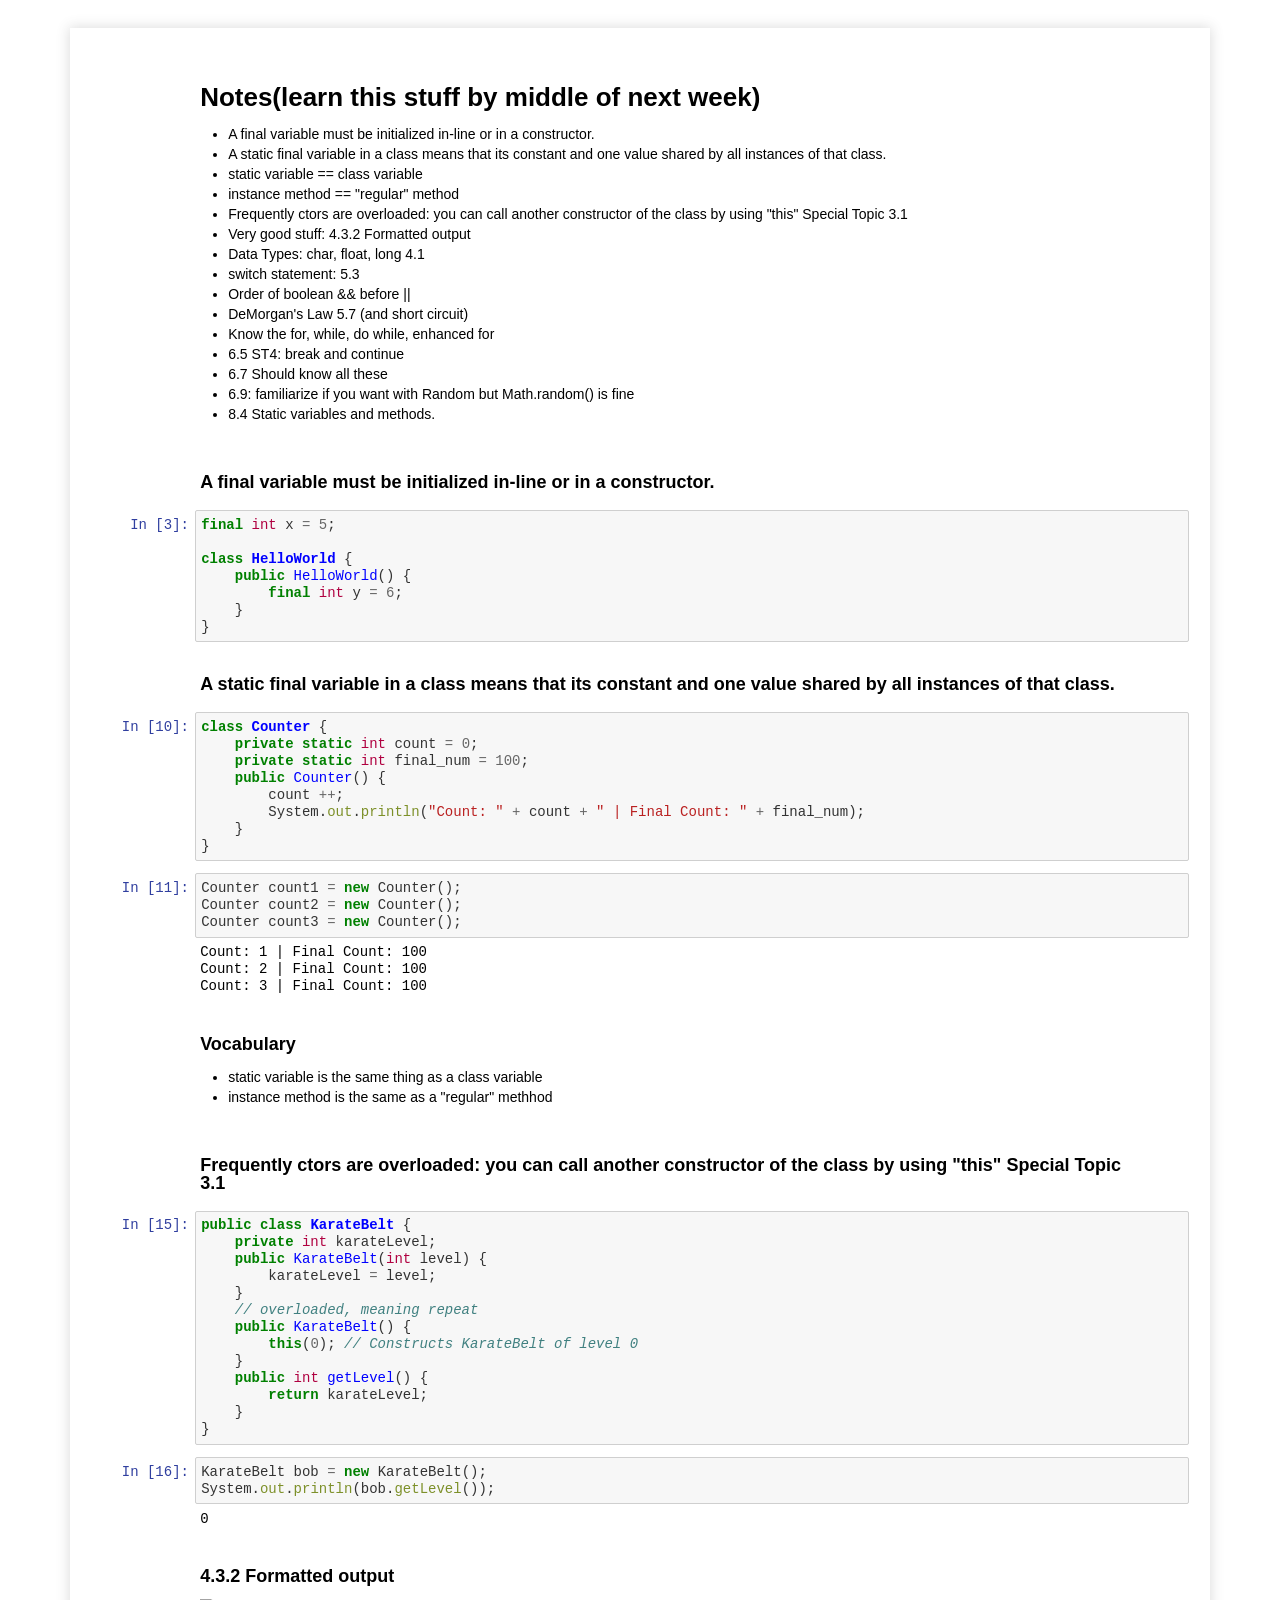
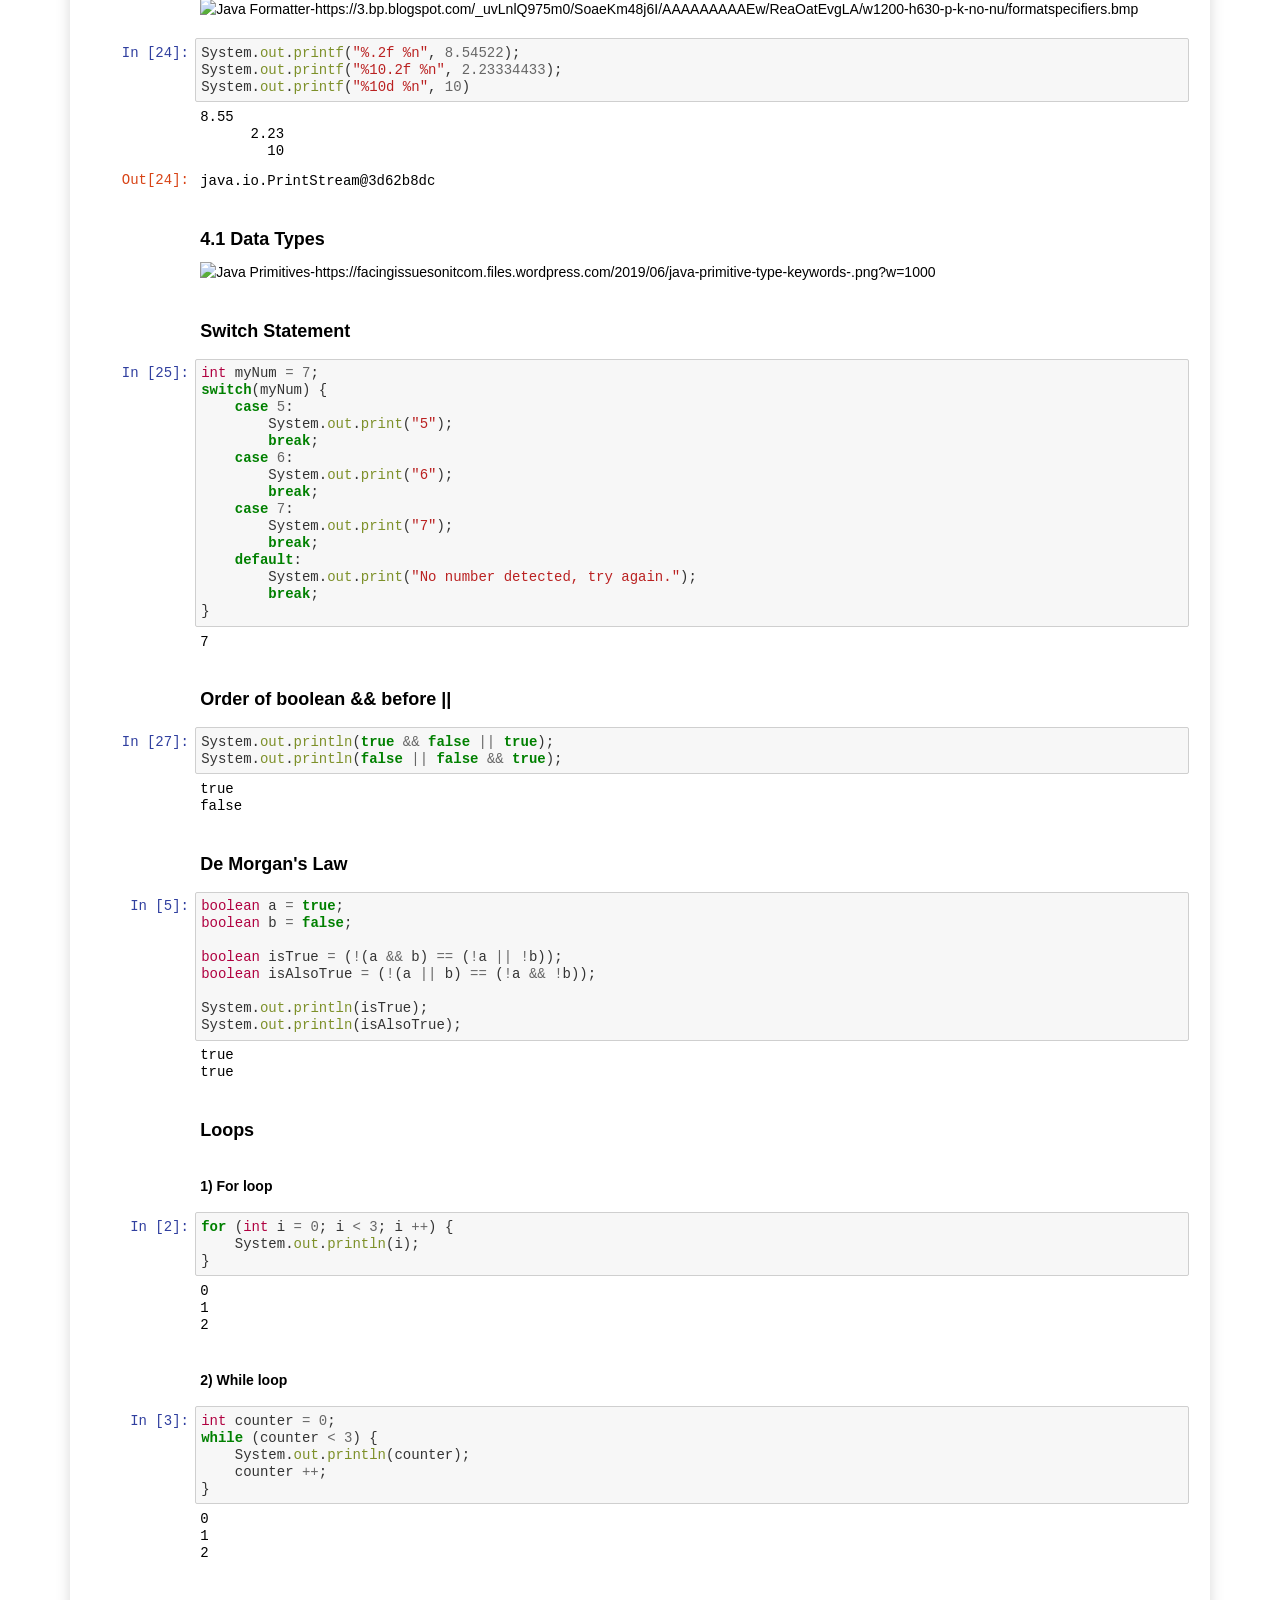
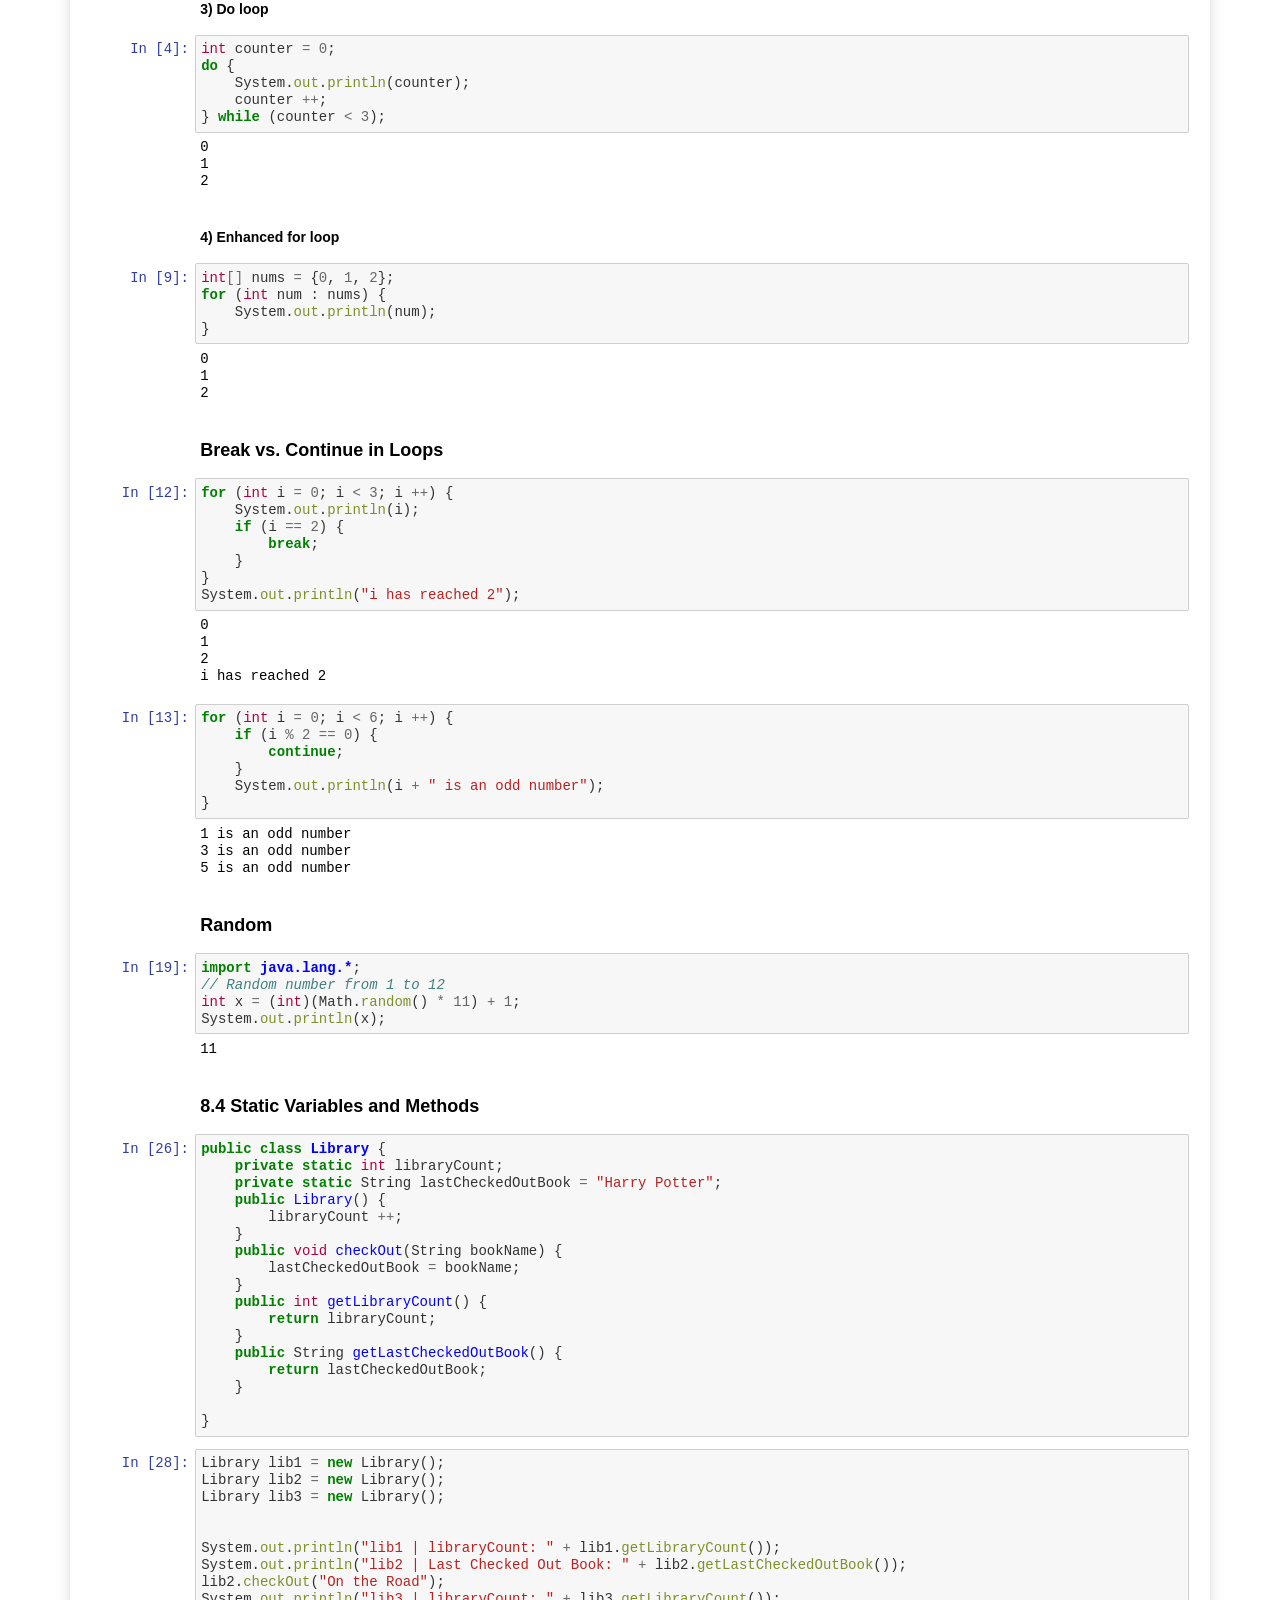
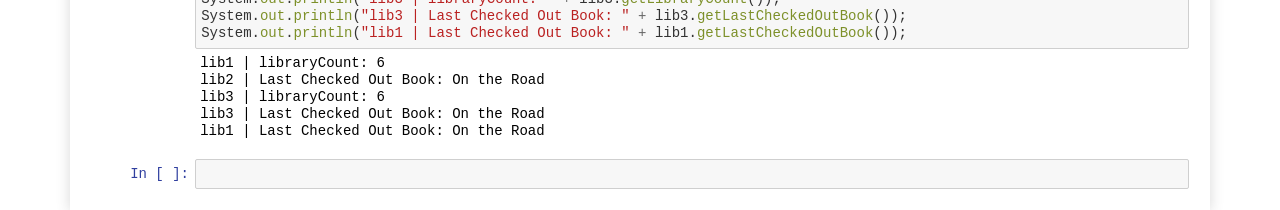
==== commit db1c7f2b: "updated notebook" ====
--- a/ds/Intro-Q3.html
+++ b/ds/Intro-Q3.html
@@ -13416,6 +13416,439 @@
 </div>
 
 </div>
+<div class="cell border-box-sizing text_cell rendered"><div class="prompt input_prompt">
+</div><div class="inner_cell">
+<div class="text_cell_render border-box-sizing rendered_html">
+<h3 id="De-Morgan's-Law">De Morgan's Law<a class="anchor-link" href="#De-Morgan's-Law">&#182;</a></h3>
+</div>
+</div>
+</div>
+<div class="cell border-box-sizing code_cell rendered">
+<div class="input">
+<div class="prompt input_prompt">In&nbsp;[5]:</div>
+<div class="inner_cell">
+    <div class="input_area">
+<div class=" highlight hl-java"><pre><span></span><span class="kt">boolean</span> <span class="n">a</span> <span class="o">=</span> <span class="kc">true</span><span class="p">;</span>
+<span class="kt">boolean</span> <span class="n">b</span> <span class="o">=</span> <span class="kc">false</span><span class="p">;</span>
+
+<span class="kt">boolean</span> <span class="n">isTrue</span> <span class="o">=</span> <span class="p">(</span><span class="o">!</span><span class="p">(</span><span class="n">a</span> <span class="o">&amp;&amp;</span> <span class="n">b</span><span class="p">)</span> <span class="o">==</span> <span class="p">(</span><span class="o">!</span><span class="n">a</span> <span class="o">||</span> <span class="o">!</span><span class="n">b</span><span class="p">));</span>
+<span class="kt">boolean</span> <span class="n">isAlsoTrue</span> <span class="o">=</span> <span class="p">(</span><span class="o">!</span><span class="p">(</span><span class="n">a</span> <span class="o">||</span> <span class="n">b</span><span class="p">)</span> <span class="o">==</span> <span class="p">(</span><span class="o">!</span><span class="n">a</span> <span class="o">&amp;&amp;</span> <span class="o">!</span><span class="n">b</span><span class="p">));</span>
+
+<span class="n">System</span><span class="p">.</span><span class="na">out</span><span class="p">.</span><span class="na">println</span><span class="p">(</span><span class="n">isTrue</span><span class="p">);</span>
+<span class="n">System</span><span class="p">.</span><span class="na">out</span><span class="p">.</span><span class="na">println</span><span class="p">(</span><span class="n">isAlsoTrue</span><span class="p">);</span>
+</pre></div>
+
+    </div>
+</div>
+</div>
+
+<div class="output_wrapper">
+<div class="output">
+
+
+<div class="output_area">
+
+    <div class="prompt"></div>
+
+
+<div class="output_subarea output_stream output_stdout output_text">
+<pre>true
+true
+</pre>
+</div>
+</div>
+
+</div>
+</div>
+
+</div>
+<div class="cell border-box-sizing text_cell rendered"><div class="prompt input_prompt">
+</div><div class="inner_cell">
+<div class="text_cell_render border-box-sizing rendered_html">
+<h3 id="Loops">Loops<a class="anchor-link" href="#Loops">&#182;</a></h3>
+</div>
+</div>
+</div>
+<div class="cell border-box-sizing text_cell rendered"><div class="prompt input_prompt">
+</div><div class="inner_cell">
+<div class="text_cell_render border-box-sizing rendered_html">
+<h4 id="1)-For-loop">1) For loop<a class="anchor-link" href="#1)-For-loop">&#182;</a></h4>
+</div>
+</div>
+</div>
+<div class="cell border-box-sizing code_cell rendered">
+<div class="input">
+<div class="prompt input_prompt">In&nbsp;[2]:</div>
+<div class="inner_cell">
+    <div class="input_area">
+<div class=" highlight hl-java"><pre><span></span><span class="k">for</span> <span class="p">(</span><span class="kt">int</span> <span class="n">i</span> <span class="o">=</span> <span class="mi">0</span><span class="p">;</span> <span class="n">i</span> <span class="o">&lt;</span> <span class="mi">3</span><span class="p">;</span> <span class="n">i</span> <span class="o">++</span><span class="p">)</span> <span class="p">{</span>
+    <span class="n">System</span><span class="p">.</span><span class="na">out</span><span class="p">.</span><span class="na">println</span><span class="p">(</span><span class="n">i</span><span class="p">);</span>
+<span class="p">}</span>
+</pre></div>
+
+    </div>
+</div>
+</div>
+
+<div class="output_wrapper">
+<div class="output">
+
+
+<div class="output_area">
+
+    <div class="prompt"></div>
+
+
+<div class="output_subarea output_stream output_stdout output_text">
+<pre>0
+1
+2
+</pre>
+</div>
+</div>
+
+</div>
+</div>
+
+</div>
+<div class="cell border-box-sizing text_cell rendered"><div class="prompt input_prompt">
+</div><div class="inner_cell">
+<div class="text_cell_render border-box-sizing rendered_html">
+<h4 id="2)-While-loop">2) While loop<a class="anchor-link" href="#2)-While-loop">&#182;</a></h4>
+</div>
+</div>
+</div>
+<div class="cell border-box-sizing code_cell rendered">
+<div class="input">
+<div class="prompt input_prompt">In&nbsp;[3]:</div>
+<div class="inner_cell">
+    <div class="input_area">
+<div class=" highlight hl-java"><pre><span></span><span class="kt">int</span> <span class="n">counter</span> <span class="o">=</span> <span class="mi">0</span><span class="p">;</span>
+<span class="k">while</span> <span class="p">(</span><span class="n">counter</span> <span class="o">&lt;</span> <span class="mi">3</span><span class="p">)</span> <span class="p">{</span>
+    <span class="n">System</span><span class="p">.</span><span class="na">out</span><span class="p">.</span><span class="na">println</span><span class="p">(</span><span class="n">counter</span><span class="p">);</span>
+    <span class="n">counter</span> <span class="o">++</span><span class="p">;</span>
+<span class="p">}</span>
+</pre></div>
+
+    </div>
+</div>
+</div>
+
+<div class="output_wrapper">
+<div class="output">
+
+
+<div class="output_area">
+
+    <div class="prompt"></div>
+
+
+<div class="output_subarea output_stream output_stdout output_text">
+<pre>0
+1
+2
+</pre>
+</div>
+</div>
+
+</div>
+</div>
+
+</div>
+<div class="cell border-box-sizing text_cell rendered"><div class="prompt input_prompt">
+</div><div class="inner_cell">
+<div class="text_cell_render border-box-sizing rendered_html">
+<h4 id="3)-Do-loop">3) Do loop<a class="anchor-link" href="#3)-Do-loop">&#182;</a></h4>
+</div>
+</div>
+</div>
+<div class="cell border-box-sizing code_cell rendered">
+<div class="input">
+<div class="prompt input_prompt">In&nbsp;[4]:</div>
+<div class="inner_cell">
+    <div class="input_area">
+<div class=" highlight hl-java"><pre><span></span><span class="kt">int</span> <span class="n">counter</span> <span class="o">=</span> <span class="mi">0</span><span class="p">;</span>
+<span class="k">do</span> <span class="p">{</span>
+    <span class="n">System</span><span class="p">.</span><span class="na">out</span><span class="p">.</span><span class="na">println</span><span class="p">(</span><span class="n">counter</span><span class="p">);</span>
+    <span class="n">counter</span> <span class="o">++</span><span class="p">;</span>
+<span class="p">}</span> <span class="k">while</span> <span class="p">(</span><span class="n">counter</span> <span class="o">&lt;</span> <span class="mi">3</span><span class="p">);</span>
+</pre></div>
+
+    </div>
+</div>
+</div>
+
+<div class="output_wrapper">
+<div class="output">
+
+
+<div class="output_area">
+
+    <div class="prompt"></div>
+
+
+<div class="output_subarea output_stream output_stdout output_text">
+<pre>0
+1
+2
+</pre>
+</div>
+</div>
+
+</div>
+</div>
+
+</div>
+<div class="cell border-box-sizing text_cell rendered"><div class="prompt input_prompt">
+</div><div class="inner_cell">
+<div class="text_cell_render border-box-sizing rendered_html">
+<h4 id="4)-Enhanced-for-loop">4) Enhanced for loop<a class="anchor-link" href="#4)-Enhanced-for-loop">&#182;</a></h4>
+</div>
+</div>
+</div>
+<div class="cell border-box-sizing code_cell rendered">
+<div class="input">
+<div class="prompt input_prompt">In&nbsp;[9]:</div>
+<div class="inner_cell">
+    <div class="input_area">
+<div class=" highlight hl-java"><pre><span></span><span class="kt">int</span><span class="o">[]</span> <span class="n">nums</span> <span class="o">=</span> <span class="p">{</span><span class="mi">0</span><span class="p">,</span> <span class="mi">1</span><span class="p">,</span> <span class="mi">2</span><span class="p">};</span>
+<span class="k">for</span> <span class="p">(</span><span class="kt">int</span> <span class="n">num</span> <span class="p">:</span> <span class="n">nums</span><span class="p">)</span> <span class="p">{</span>
+    <span class="n">System</span><span class="p">.</span><span class="na">out</span><span class="p">.</span><span class="na">println</span><span class="p">(</span><span class="n">num</span><span class="p">);</span>
+<span class="p">}</span>
+</pre></div>
+
+    </div>
+</div>
+</div>
+
+<div class="output_wrapper">
+<div class="output">
+
+
+<div class="output_area">
+
+    <div class="prompt"></div>
+
+
+<div class="output_subarea output_stream output_stdout output_text">
+<pre>0
+1
+2
+</pre>
+</div>
+</div>
+
+</div>
+</div>
+
+</div>
+<div class="cell border-box-sizing text_cell rendered"><div class="prompt input_prompt">
+</div><div class="inner_cell">
+<div class="text_cell_render border-box-sizing rendered_html">
+<h3 id="Break-vs.-Continue-in-Loops">Break vs. Continue in Loops<a class="anchor-link" href="#Break-vs.-Continue-in-Loops">&#182;</a></h3>
+</div>
+</div>
+</div>
+<div class="cell border-box-sizing code_cell rendered">
+<div class="input">
+<div class="prompt input_prompt">In&nbsp;[12]:</div>
+<div class="inner_cell">
+    <div class="input_area">
+<div class=" highlight hl-java"><pre><span></span><span class="k">for</span> <span class="p">(</span><span class="kt">int</span> <span class="n">i</span> <span class="o">=</span> <span class="mi">0</span><span class="p">;</span> <span class="n">i</span> <span class="o">&lt;</span> <span class="mi">3</span><span class="p">;</span> <span class="n">i</span> <span class="o">++</span><span class="p">)</span> <span class="p">{</span>
+    <span class="n">System</span><span class="p">.</span><span class="na">out</span><span class="p">.</span><span class="na">println</span><span class="p">(</span><span class="n">i</span><span class="p">);</span>
+    <span class="k">if</span> <span class="p">(</span><span class="n">i</span> <span class="o">==</span> <span class="mi">2</span><span class="p">)</span> <span class="p">{</span>
+        <span class="k">break</span><span class="p">;</span>
+    <span class="p">}</span>
+<span class="p">}</span>
+<span class="n">System</span><span class="p">.</span><span class="na">out</span><span class="p">.</span><span class="na">println</span><span class="p">(</span><span class="s">&quot;i has reached 2&quot;</span><span class="p">);</span>
+</pre></div>
+
+    </div>
+</div>
+</div>
+
+<div class="output_wrapper">
+<div class="output">
+
+
+<div class="output_area">
+
+    <div class="prompt"></div>
+
+
+<div class="output_subarea output_stream output_stdout output_text">
+<pre>0
+1
+2
+i has reached 2
+</pre>
+</div>
+</div>
+
+</div>
+</div>
+
+</div>
+<div class="cell border-box-sizing code_cell rendered">
+<div class="input">
+<div class="prompt input_prompt">In&nbsp;[13]:</div>
+<div class="inner_cell">
+    <div class="input_area">
+<div class=" highlight hl-java"><pre><span></span><span class="k">for</span> <span class="p">(</span><span class="kt">int</span> <span class="n">i</span> <span class="o">=</span> <span class="mi">0</span><span class="p">;</span> <span class="n">i</span> <span class="o">&lt;</span> <span class="mi">6</span><span class="p">;</span> <span class="n">i</span> <span class="o">++</span><span class="p">)</span> <span class="p">{</span>
+    <span class="k">if</span> <span class="p">(</span><span class="n">i</span> <span class="o">%</span> <span class="mi">2</span> <span class="o">==</span> <span class="mi">0</span><span class="p">)</span> <span class="p">{</span>
+        <span class="k">continue</span><span class="p">;</span>
+    <span class="p">}</span>
+    <span class="n">System</span><span class="p">.</span><span class="na">out</span><span class="p">.</span><span class="na">println</span><span class="p">(</span><span class="n">i</span> <span class="o">+</span> <span class="s">&quot; is an odd number&quot;</span><span class="p">);</span>
+<span class="p">}</span>
+</pre></div>
+
+    </div>
+</div>
+</div>
+
+<div class="output_wrapper">
+<div class="output">
+
+
+<div class="output_area">
+
+    <div class="prompt"></div>
+
+
+<div class="output_subarea output_stream output_stdout output_text">
+<pre>1 is an odd number
+3 is an odd number
+5 is an odd number
+</pre>
+</div>
+</div>
+
+</div>
+</div>
+
+</div>
+<div class="cell border-box-sizing text_cell rendered"><div class="prompt input_prompt">
+</div><div class="inner_cell">
+<div class="text_cell_render border-box-sizing rendered_html">
+<h3 id="Random">Random<a class="anchor-link" href="#Random">&#182;</a></h3>
+</div>
+</div>
+</div>
+<div class="cell border-box-sizing code_cell rendered">
+<div class="input">
+<div class="prompt input_prompt">In&nbsp;[19]:</div>
+<div class="inner_cell">
+    <div class="input_area">
+<div class=" highlight hl-java"><pre><span></span><span class="kn">import</span> <span class="nn">java.lang.*</span><span class="p">;</span>
+<span class="c1">// Random number from 1 to 12</span>
+<span class="kt">int</span> <span class="n">x</span> <span class="o">=</span> <span class="p">(</span><span class="kt">int</span><span class="p">)(</span><span class="n">Math</span><span class="p">.</span><span class="na">random</span><span class="p">()</span> <span class="o">*</span> <span class="mi">11</span><span class="p">)</span> <span class="o">+</span> <span class="mi">1</span><span class="p">;</span>
+<span class="n">System</span><span class="p">.</span><span class="na">out</span><span class="p">.</span><span class="na">println</span><span class="p">(</span><span class="n">x</span><span class="p">);</span>
+</pre></div>
+
+    </div>
+</div>
+</div>
+
+<div class="output_wrapper">
+<div class="output">
+
+
+<div class="output_area">
+
+    <div class="prompt"></div>
+
+
+<div class="output_subarea output_stream output_stdout output_text">
+<pre>11
+</pre>
+</div>
+</div>
+
+</div>
+</div>
+
+</div>
+<div class="cell border-box-sizing text_cell rendered"><div class="prompt input_prompt">
+</div><div class="inner_cell">
+<div class="text_cell_render border-box-sizing rendered_html">
+<h3 id="8.4-Static-Variables-and-Methods">8.4 Static Variables and Methods<a class="anchor-link" href="#8.4-Static-Variables-and-Methods">&#182;</a></h3>
+</div>
+</div>
+</div>
+<div class="cell border-box-sizing code_cell rendered">
+<div class="input">
+<div class="prompt input_prompt">In&nbsp;[26]:</div>
+<div class="inner_cell">
+    <div class="input_area">
+<div class=" highlight hl-java"><pre><span></span><span class="kd">public</span> <span class="kd">class</span> <span class="nc">Library</span> <span class="p">{</span>
+    <span class="kd">private</span> <span class="kd">static</span> <span class="kt">int</span> <span class="n">libraryCount</span><span class="p">;</span>
+    <span class="kd">private</span> <span class="kd">static</span> <span class="n">String</span> <span class="n">lastCheckedOutBook</span> <span class="o">=</span> <span class="s">&quot;Harry Potter&quot;</span><span class="p">;</span>
+    <span class="kd">public</span> <span class="nf">Library</span><span class="p">()</span> <span class="p">{</span>
+        <span class="n">libraryCount</span> <span class="o">++</span><span class="p">;</span>
+    <span class="p">}</span>
+    <span class="kd">public</span> <span class="kt">void</span> <span class="nf">checkOut</span><span class="p">(</span><span class="n">String</span> <span class="n">bookName</span><span class="p">)</span> <span class="p">{</span>
+        <span class="n">lastCheckedOutBook</span> <span class="o">=</span> <span class="n">bookName</span><span class="p">;</span>
+    <span class="p">}</span>
+    <span class="kd">public</span> <span class="kt">int</span> <span class="nf">getLibraryCount</span><span class="p">()</span> <span class="p">{</span>
+        <span class="k">return</span> <span class="n">libraryCount</span><span class="p">;</span>
+    <span class="p">}</span>
+    <span class="kd">public</span> <span class="n">String</span> <span class="nf">getLastCheckedOutBook</span><span class="p">()</span> <span class="p">{</span>
+        <span class="k">return</span> <span class="n">lastCheckedOutBook</span><span class="p">;</span>
+    <span class="p">}</span>
+
+<span class="p">}</span>
+</pre></div>
+
+    </div>
+</div>
+</div>
+
+</div>
+<div class="cell border-box-sizing code_cell rendered">
+<div class="input">
+<div class="prompt input_prompt">In&nbsp;[28]:</div>
+<div class="inner_cell">
+    <div class="input_area">
+<div class=" highlight hl-java"><pre><span></span><span class="n">Library</span> <span class="n">lib1</span> <span class="o">=</span> <span class="k">new</span> <span class="n">Library</span><span class="p">();</span>
+<span class="n">Library</span> <span class="n">lib2</span> <span class="o">=</span> <span class="k">new</span> <span class="n">Library</span><span class="p">();</span>
+<span class="n">Library</span> <span class="n">lib3</span> <span class="o">=</span> <span class="k">new</span> <span class="n">Library</span><span class="p">();</span>
+
+
+<span class="n">System</span><span class="p">.</span><span class="na">out</span><span class="p">.</span><span class="na">println</span><span class="p">(</span><span class="s">&quot;lib1 | libraryCount: &quot;</span> <span class="o">+</span> <span class="n">lib1</span><span class="p">.</span><span class="na">getLibraryCount</span><span class="p">());</span>
+<span class="n">System</span><span class="p">.</span><span class="na">out</span><span class="p">.</span><span class="na">println</span><span class="p">(</span><span class="s">&quot;lib2 | Last Checked Out Book: &quot;</span> <span class="o">+</span> <span class="n">lib2</span><span class="p">.</span><span class="na">getLastCheckedOutBook</span><span class="p">());</span>
+<span class="n">lib2</span><span class="p">.</span><span class="na">checkOut</span><span class="p">(</span><span class="s">&quot;On the Road&quot;</span><span class="p">);</span>
+<span class="n">System</span><span class="p">.</span><span class="na">out</span><span class="p">.</span><span class="na">println</span><span class="p">(</span><span class="s">&quot;lib3 | libraryCount: &quot;</span> <span class="o">+</span> <span class="n">lib3</span><span class="p">.</span><span class="na">getLibraryCount</span><span class="p">());</span>
+<span class="n">System</span><span class="p">.</span><span class="na">out</span><span class="p">.</span><span class="na">println</span><span class="p">(</span><span class="s">&quot;lib3 | Last Checked Out Book: &quot;</span> <span class="o">+</span> <span class="n">lib3</span><span class="p">.</span><span class="na">getLastCheckedOutBook</span><span class="p">());</span>
+<span class="n">System</span><span class="p">.</span><span class="na">out</span><span class="p">.</span><span class="na">println</span><span class="p">(</span><span class="s">&quot;lib1 | Last Checked Out Book: &quot;</span> <span class="o">+</span> <span class="n">lib1</span><span class="p">.</span><span class="na">getLastCheckedOutBook</span><span class="p">());</span>
+</pre></div>
+
+    </div>
+</div>
+</div>
+
+<div class="output_wrapper">
+<div class="output">
+
+
+<div class="output_area">
+
+    <div class="prompt"></div>
+
+
+<div class="output_subarea output_stream output_stdout output_text">
+<pre>lib1 | libraryCount: 6
+lib2 | Last Checked Out Book: On the Road
+lib3 | libraryCount: 6
+lib3 | Last Checked Out Book: On the Road
+lib1 | Last Checked Out Book: On the Road
+</pre>
+</div>
+</div>
+
+</div>
+</div>
+
+</div>
 <div class="cell border-box-sizing code_cell rendered">
 <div class="input">
 <div class="prompt input_prompt">In&nbsp;[&nbsp;]:</div>
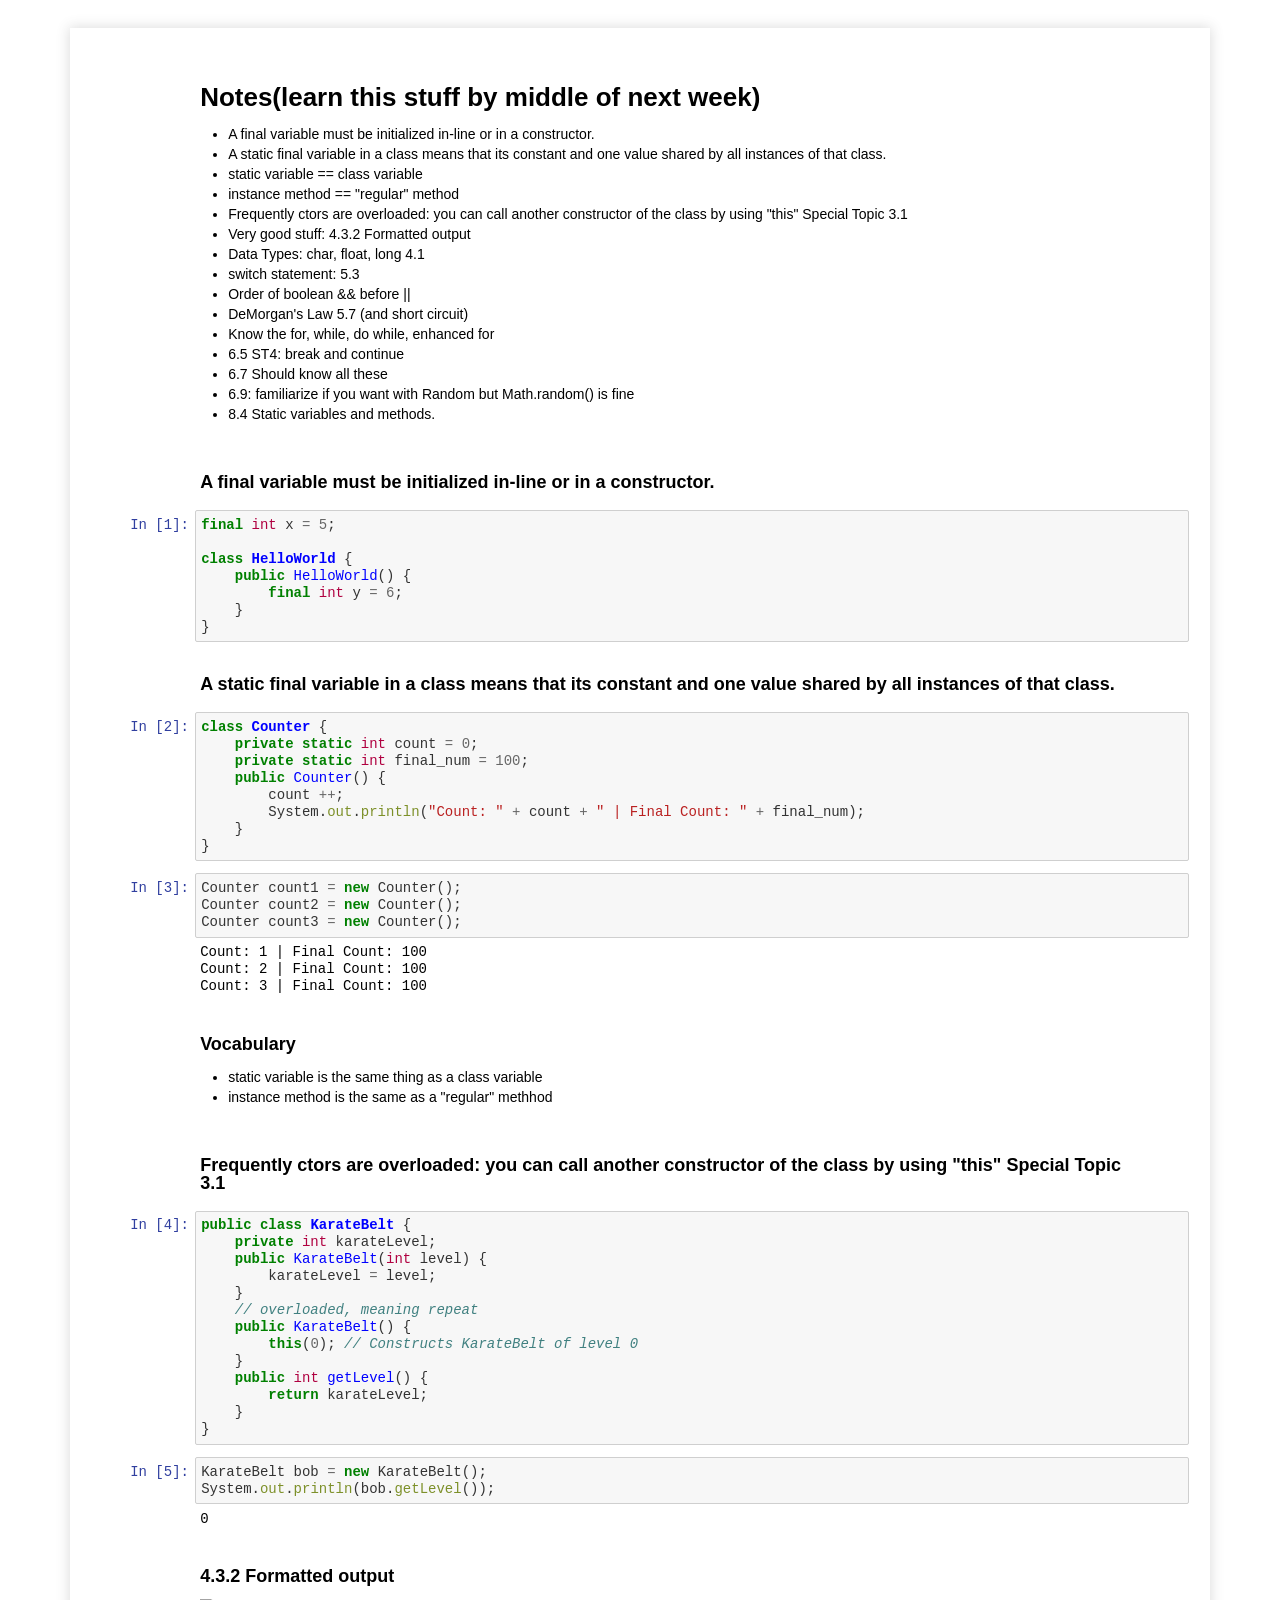
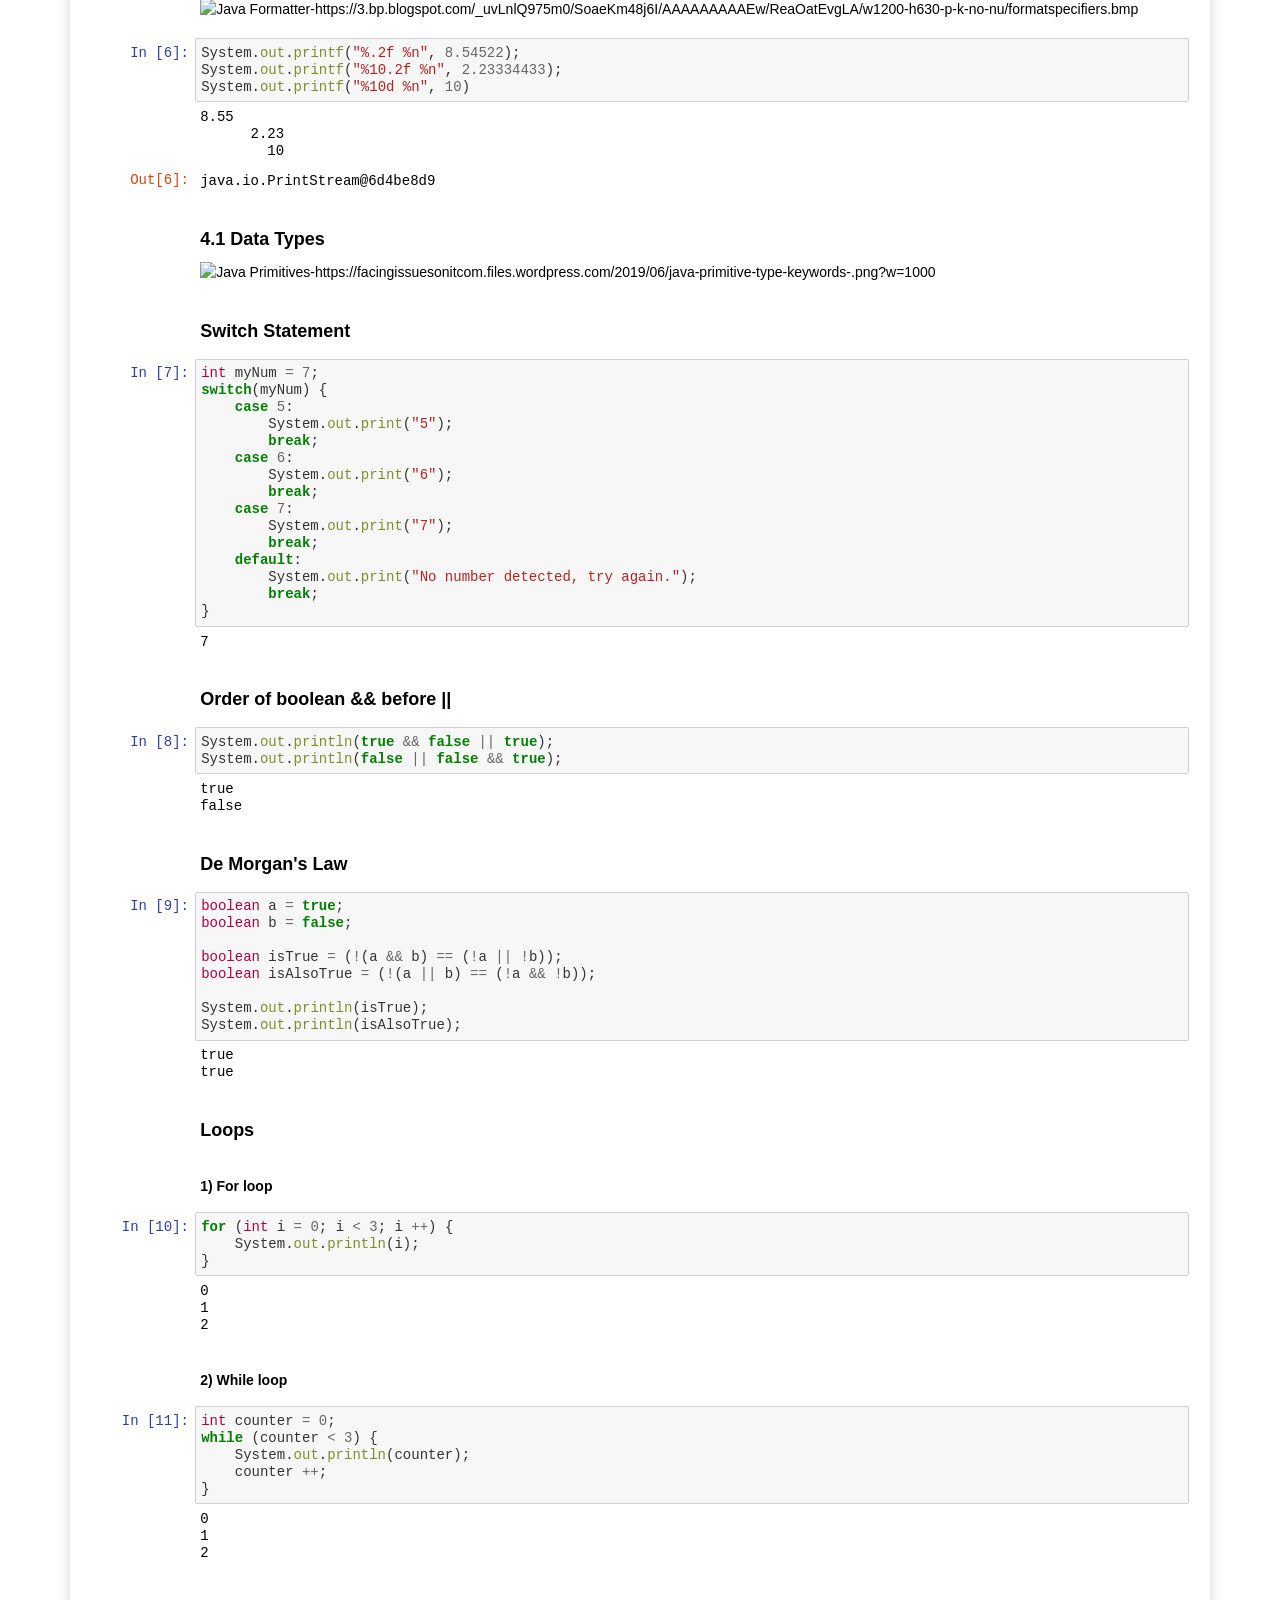
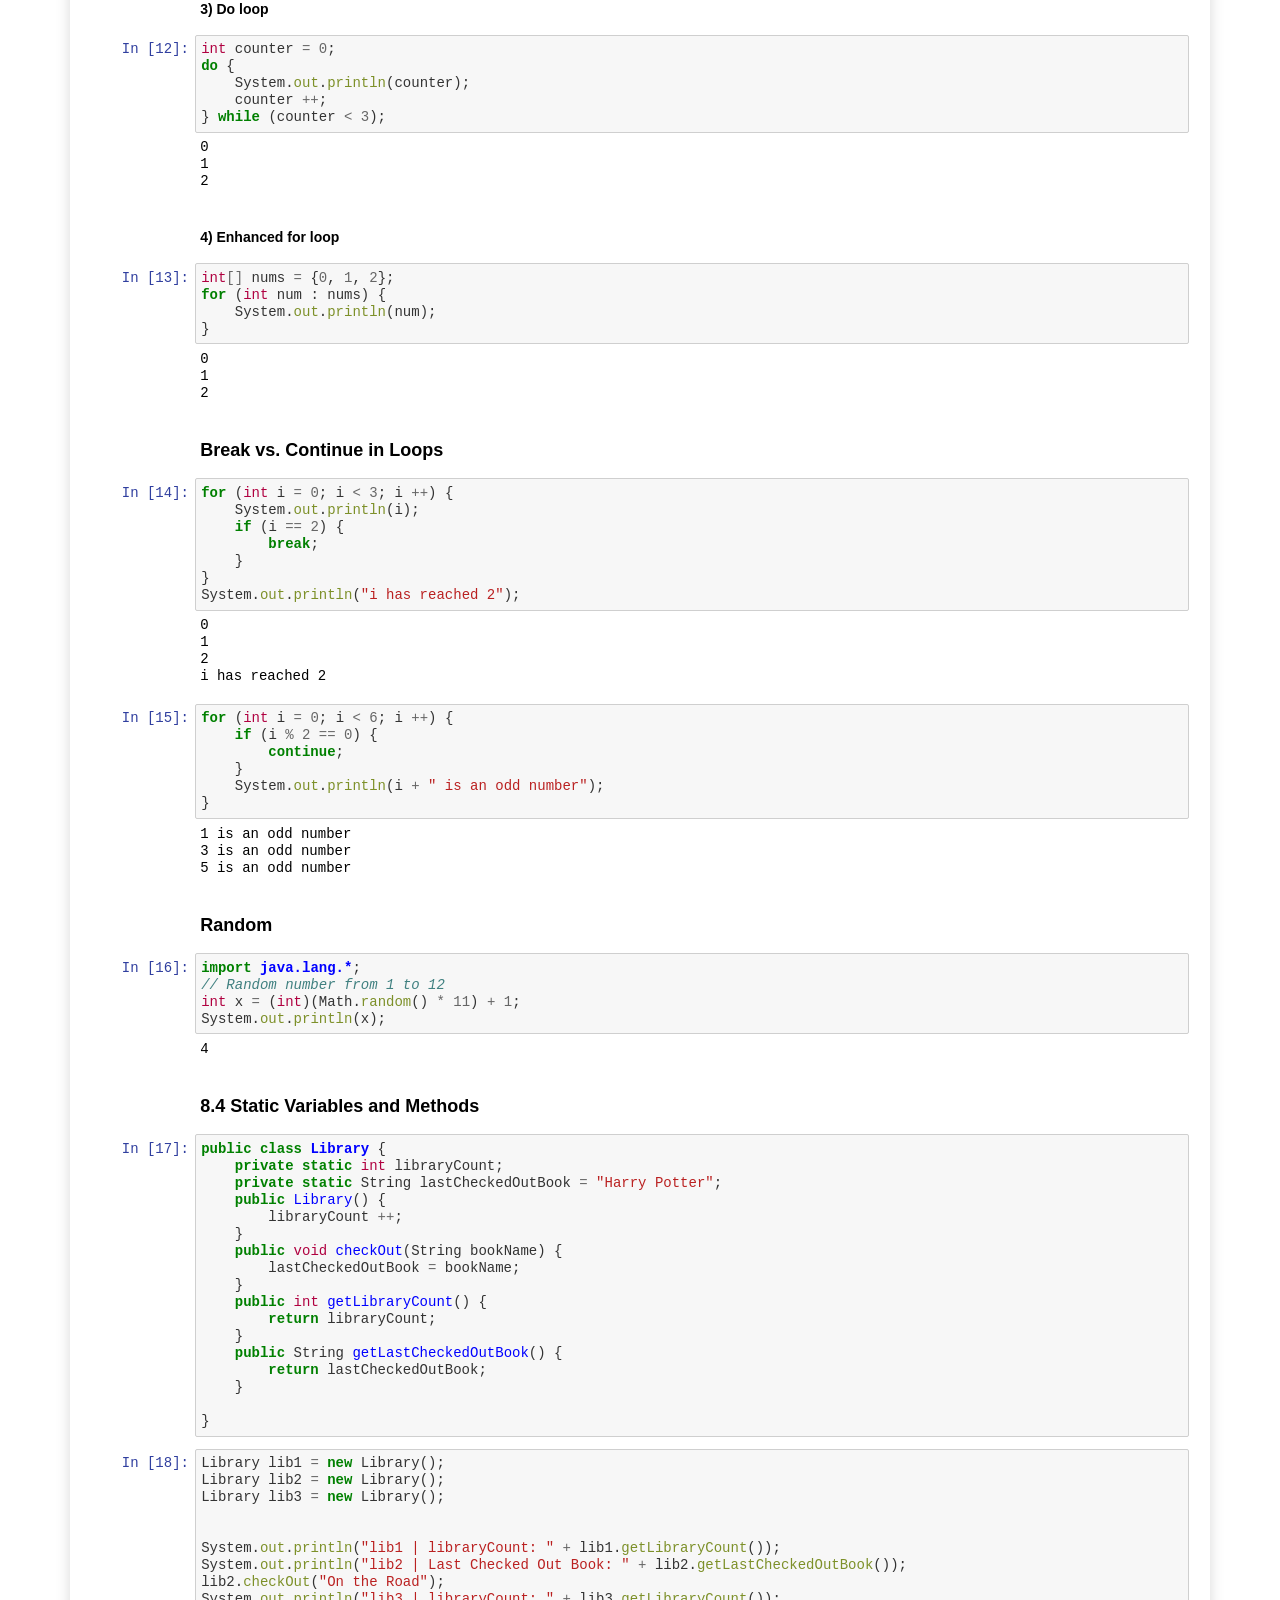
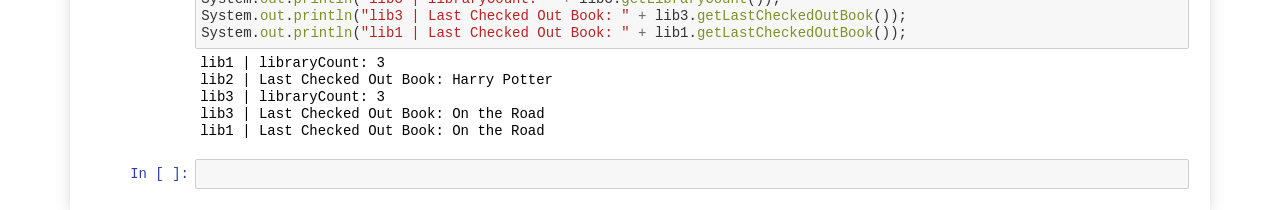
==== commit 74c59edf: "cleaned notebook running orders" ====
--- a/ds/Intro-Q3.html
+++ b/ds/Intro-Q3.html
@@ -13107,7 +13107,7 @@
 </div>
 <div class="cell border-box-sizing code_cell rendered">
 <div class="input">
-<div class="prompt input_prompt">In&nbsp;[3]:</div>
+<div class="prompt input_prompt">In&nbsp;[1]:</div>
 <div class="inner_cell">
     <div class="input_area">
 <div class=" highlight hl-java"><pre><span></span><span class="kd">final</span> <span class="kt">int</span> <span class="n">x</span> <span class="o">=</span> <span class="mi">5</span><span class="p">;</span>
@@ -13133,7 +13133,7 @@
 </div>
 <div class="cell border-box-sizing code_cell rendered">
 <div class="input">
-<div class="prompt input_prompt">In&nbsp;[10]:</div>
+<div class="prompt input_prompt">In&nbsp;[2]:</div>
 <div class="inner_cell">
     <div class="input_area">
 <div class=" highlight hl-java"><pre><span></span><span class="kd">class</span> <span class="nc">Counter</span> <span class="p">{</span>
@@ -13153,7 +13153,7 @@
 </div>
 <div class="cell border-box-sizing code_cell rendered">
 <div class="input">
-<div class="prompt input_prompt">In&nbsp;[11]:</div>
+<div class="prompt input_prompt">In&nbsp;[3]:</div>
 <div class="inner_cell">
     <div class="input_area">
 <div class=" highlight hl-java"><pre><span></span><span class="n">Counter</span> <span class="n">count1</span> <span class="o">=</span> <span class="k">new</span> <span class="n">Counter</span><span class="p">();</span>
@@ -13206,7 +13206,7 @@
 </div>
 <div class="cell border-box-sizing code_cell rendered">
 <div class="input">
-<div class="prompt input_prompt">In&nbsp;[15]:</div>
+<div class="prompt input_prompt">In&nbsp;[4]:</div>
 <div class="inner_cell">
     <div class="input_area">
 <div class=" highlight hl-java"><pre><span></span><span class="kd">public</span> <span class="kd">class</span> <span class="nc">KarateBelt</span> <span class="p">{</span>
@@ -13231,7 +13231,7 @@
 </div>
 <div class="cell border-box-sizing code_cell rendered">
 <div class="input">
-<div class="prompt input_prompt">In&nbsp;[16]:</div>
+<div class="prompt input_prompt">In&nbsp;[5]:</div>
 <div class="inner_cell">
     <div class="input_area">
 <div class=" highlight hl-java"><pre><span></span><span class="n">KarateBelt</span> <span class="n">bob</span> <span class="o">=</span> <span class="k">new</span> <span class="n">KarateBelt</span><span class="p">();</span>
@@ -13271,7 +13271,7 @@
 </div>
 <div class="cell border-box-sizing code_cell rendered">
 <div class="input">
-<div class="prompt input_prompt">In&nbsp;[24]:</div>
+<div class="prompt input_prompt">In&nbsp;[6]:</div>
 <div class="inner_cell">
     <div class="input_area">
 <div class=" highlight hl-java"><pre><span></span><span class="n">System</span><span class="p">.</span><span class="na">out</span><span class="p">.</span><span class="na">printf</span><span class="p">(</span><span class="s">&quot;%.2f %n&quot;</span><span class="p">,</span> <span class="mf">8.54522</span><span class="p">);</span>
@@ -13302,13 +13302,13 @@
 
 <div class="output_area">
 
-    <div class="prompt output_prompt">Out[24]:</div>
+    <div class="prompt output_prompt">Out[6]:</div>
 
 
 
 
 <div class="output_text output_subarea output_execute_result">
-<pre>java.io.PrintStream@3d62b8dc</pre>
+<pre>java.io.PrintStream@6d4be8d9</pre>
 </div>
 
 </div>
@@ -13334,7 +13334,7 @@
 </div>
 <div class="cell border-box-sizing code_cell rendered">
 <div class="input">
-<div class="prompt input_prompt">In&nbsp;[25]:</div>
+<div class="prompt input_prompt">In&nbsp;[7]:</div>
 <div class="inner_cell">
     <div class="input_area">
 <div class=" highlight hl-java"><pre><span></span><span class="kt">int</span> <span class="n">myNum</span> <span class="o">=</span> <span class="mi">7</span><span class="p">;</span>
@@ -13385,7 +13385,7 @@
 </div>
 <div class="cell border-box-sizing code_cell rendered">
 <div class="input">
-<div class="prompt input_prompt">In&nbsp;[27]:</div>
+<div class="prompt input_prompt">In&nbsp;[8]:</div>
 <div class="inner_cell">
     <div class="input_area">
 <div class=" highlight hl-java"><pre><span></span><span class="n">System</span><span class="p">.</span><span class="na">out</span><span class="p">.</span><span class="na">println</span><span class="p">(</span><span class="kc">true</span> <span class="o">&amp;&amp;</span> <span class="kc">false</span> <span class="o">||</span> <span class="kc">true</span><span class="p">);</span>
@@ -13425,7 +13425,7 @@
 </div>
 <div class="cell border-box-sizing code_cell rendered">
 <div class="input">
-<div class="prompt input_prompt">In&nbsp;[5]:</div>
+<div class="prompt input_prompt">In&nbsp;[9]:</div>
 <div class="inner_cell">
     <div class="input_area">
 <div class=" highlight hl-java"><pre><span></span><span class="kt">boolean</span> <span class="n">a</span> <span class="o">=</span> <span class="kc">true</span><span class="p">;</span>
@@ -13478,7 +13478,7 @@
 </div>
 <div class="cell border-box-sizing code_cell rendered">
 <div class="input">
-<div class="prompt input_prompt">In&nbsp;[2]:</div>
+<div class="prompt input_prompt">In&nbsp;[10]:</div>
 <div class="inner_cell">
     <div class="input_area">
 <div class=" highlight hl-java"><pre><span></span><span class="k">for</span> <span class="p">(</span><span class="kt">int</span> <span class="n">i</span> <span class="o">=</span> <span class="mi">0</span><span class="p">;</span> <span class="n">i</span> <span class="o">&lt;</span> <span class="mi">3</span><span class="p">;</span> <span class="n">i</span> <span class="o">++</span><span class="p">)</span> <span class="p">{</span>
@@ -13520,7 +13520,7 @@
 </div>
 <div class="cell border-box-sizing code_cell rendered">
 <div class="input">
-<div class="prompt input_prompt">In&nbsp;[3]:</div>
+<div class="prompt input_prompt">In&nbsp;[11]:</div>
 <div class="inner_cell">
     <div class="input_area">
 <div class=" highlight hl-java"><pre><span></span><span class="kt">int</span> <span class="n">counter</span> <span class="o">=</span> <span class="mi">0</span><span class="p">;</span>
@@ -13564,7 +13564,7 @@
 </div>
 <div class="cell border-box-sizing code_cell rendered">
 <div class="input">
-<div class="prompt input_prompt">In&nbsp;[4]:</div>
+<div class="prompt input_prompt">In&nbsp;[12]:</div>
 <div class="inner_cell">
     <div class="input_area">
 <div class=" highlight hl-java"><pre><span></span><span class="kt">int</span> <span class="n">counter</span> <span class="o">=</span> <span class="mi">0</span><span class="p">;</span>
@@ -13608,7 +13608,7 @@
 </div>
 <div class="cell border-box-sizing code_cell rendered">
 <div class="input">
-<div class="prompt input_prompt">In&nbsp;[9]:</div>
+<div class="prompt input_prompt">In&nbsp;[13]:</div>
 <div class="inner_cell">
     <div class="input_area">
 <div class=" highlight hl-java"><pre><span></span><span class="kt">int</span><span class="o">[]</span> <span class="n">nums</span> <span class="o">=</span> <span class="p">{</span><span class="mi">0</span><span class="p">,</span> <span class="mi">1</span><span class="p">,</span> <span class="mi">2</span><span class="p">};</span>
@@ -13651,7 +13651,7 @@
 </div>
 <div class="cell border-box-sizing code_cell rendered">
 <div class="input">
-<div class="prompt input_prompt">In&nbsp;[12]:</div>
+<div class="prompt input_prompt">In&nbsp;[14]:</div>
 <div class="inner_cell">
     <div class="input_area">
 <div class=" highlight hl-java"><pre><span></span><span class="k">for</span> <span class="p">(</span><span class="kt">int</span> <span class="n">i</span> <span class="o">=</span> <span class="mi">0</span><span class="p">;</span> <span class="n">i</span> <span class="o">&lt;</span> <span class="mi">3</span><span class="p">;</span> <span class="n">i</span> <span class="o">++</span><span class="p">)</span> <span class="p">{</span>
@@ -13691,7 +13691,7 @@
 </div>
 <div class="cell border-box-sizing code_cell rendered">
 <div class="input">
-<div class="prompt input_prompt">In&nbsp;[13]:</div>
+<div class="prompt input_prompt">In&nbsp;[15]:</div>
 <div class="inner_cell">
     <div class="input_area">
 <div class=" highlight hl-java"><pre><span></span><span class="k">for</span> <span class="p">(</span><span class="kt">int</span> <span class="n">i</span> <span class="o">=</span> <span class="mi">0</span><span class="p">;</span> <span class="n">i</span> <span class="o">&lt;</span> <span class="mi">6</span><span class="p">;</span> <span class="n">i</span> <span class="o">++</span><span class="p">)</span> <span class="p">{</span>
@@ -13736,7 +13736,7 @@
 </div>
 <div class="cell border-box-sizing code_cell rendered">
 <div class="input">
-<div class="prompt input_prompt">In&nbsp;[19]:</div>
+<div class="prompt input_prompt">In&nbsp;[16]:</div>
 <div class="inner_cell">
     <div class="input_area">
 <div class=" highlight hl-java"><pre><span></span><span class="kn">import</span> <span class="nn">java.lang.*</span><span class="p">;</span>
@@ -13759,7 +13759,7 @@
 
 
 <div class="output_subarea output_stream output_stdout output_text">
-<pre>11
+<pre>4
 </pre>
 </div>
 </div>
@@ -13777,7 +13777,7 @@
 </div>
 <div class="cell border-box-sizing code_cell rendered">
 <div class="input">
-<div class="prompt input_prompt">In&nbsp;[26]:</div>
+<div class="prompt input_prompt">In&nbsp;[17]:</div>
 <div class="inner_cell">
     <div class="input_area">
 <div class=" highlight hl-java"><pre><span></span><span class="kd">public</span> <span class="kd">class</span> <span class="nc">Library</span> <span class="p">{</span>
@@ -13806,7 +13806,7 @@
 </div>
 <div class="cell border-box-sizing code_cell rendered">
 <div class="input">
-<div class="prompt input_prompt">In&nbsp;[28]:</div>
+<div class="prompt input_prompt">In&nbsp;[18]:</div>
 <div class="inner_cell">
     <div class="input_area">
 <div class=" highlight hl-java"><pre><span></span><span class="n">Library</span> <span class="n">lib1</span> <span class="o">=</span> <span class="k">new</span> <span class="n">Library</span><span class="p">();</span>
@@ -13836,9 +13836,9 @@
 
 
 <div class="output_subarea output_stream output_stdout output_text">
-<pre>lib1 | libraryCount: 6
-lib2 | Last Checked Out Book: On the Road
-lib3 | libraryCount: 6
+<pre>lib1 | libraryCount: 3
+lib2 | Last Checked Out Book: Harry Potter
+lib3 | libraryCount: 3
 lib3 | Last Checked Out Book: On the Road
 lib1 | Last Checked Out Book: On the Road
 </pre>
